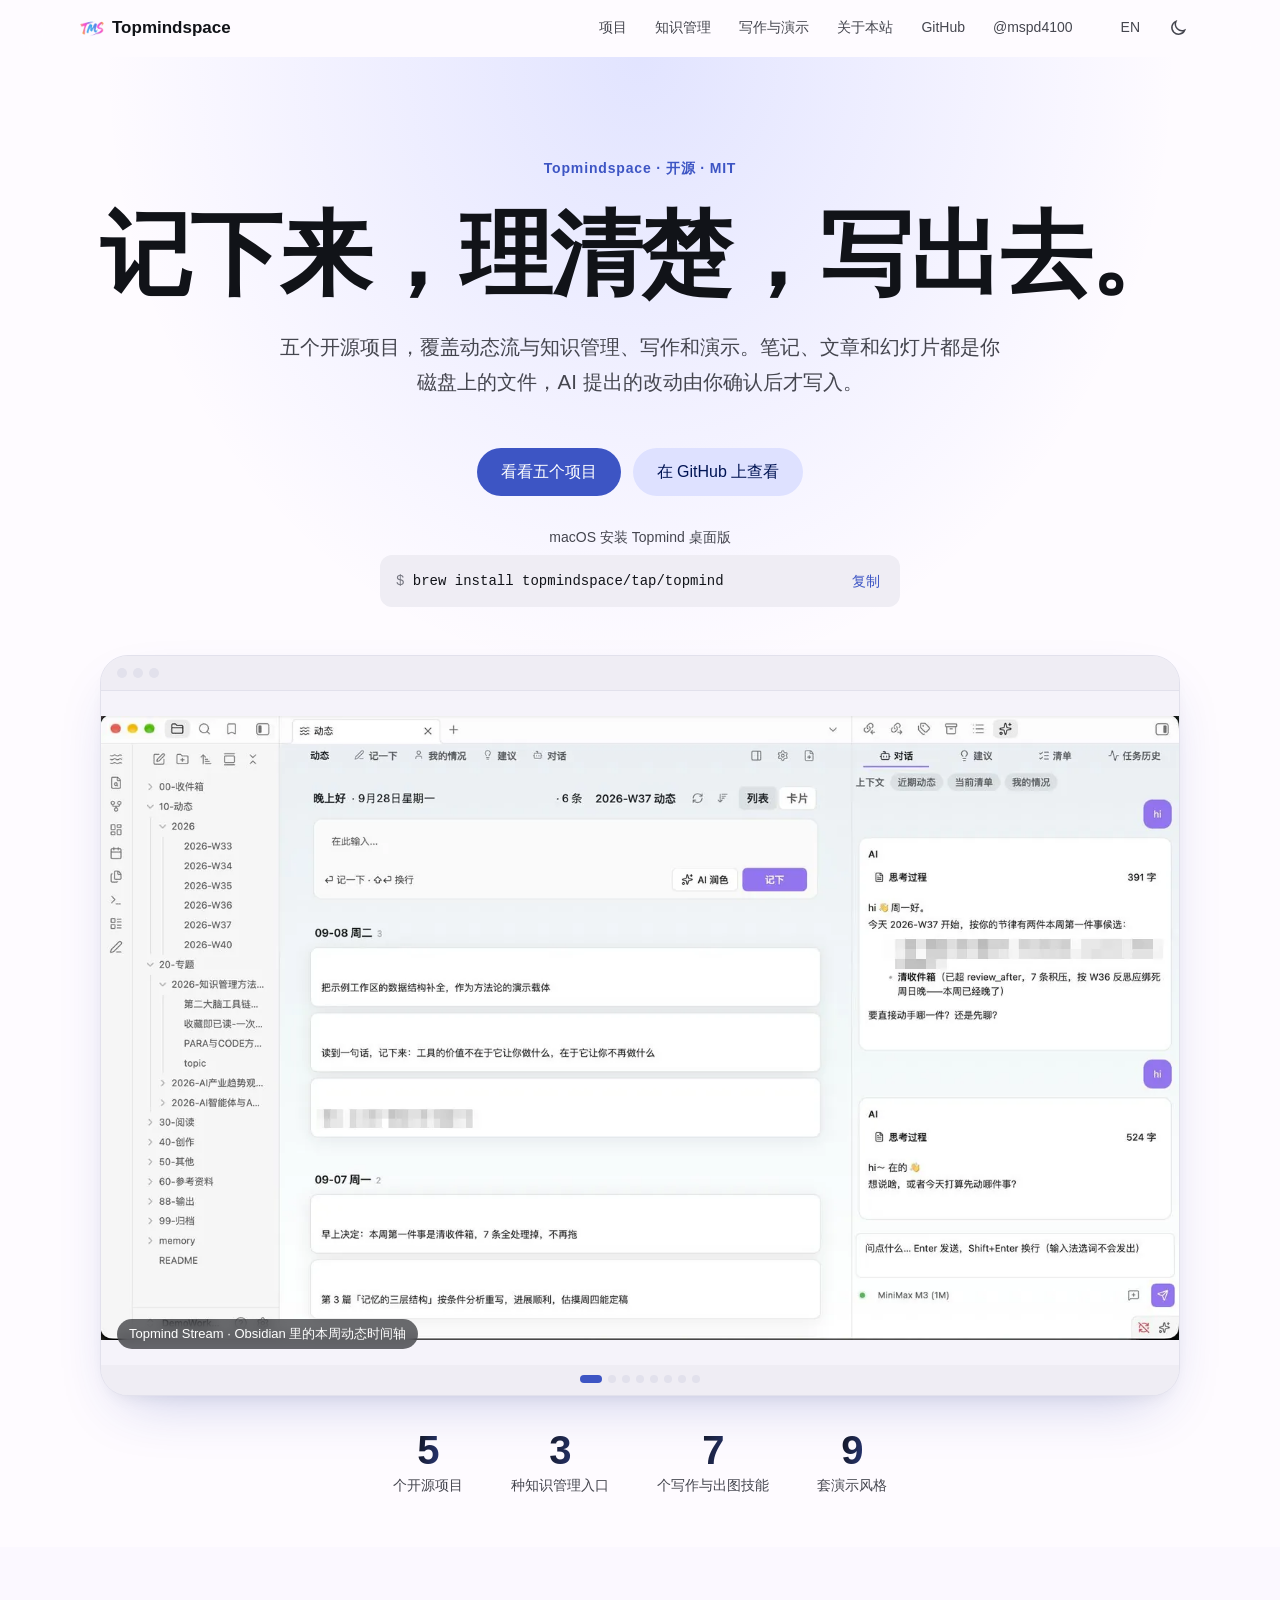
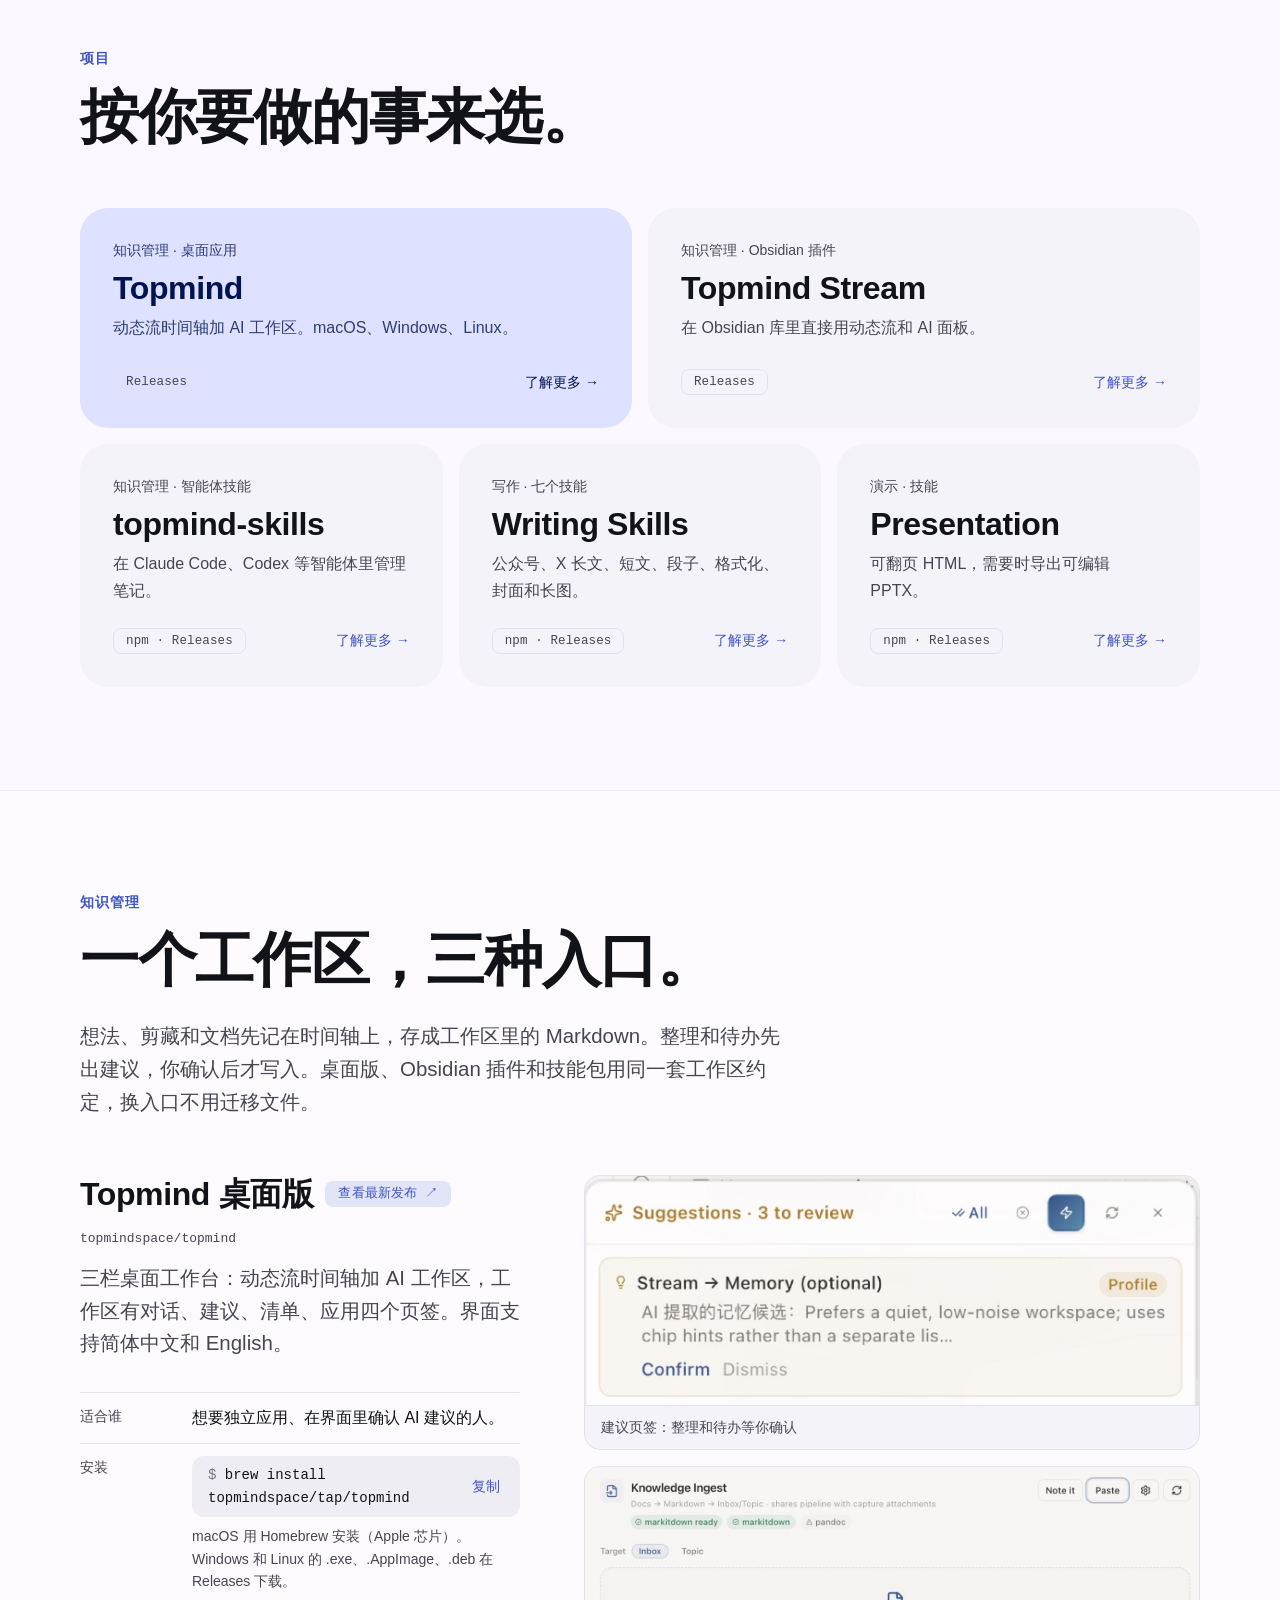
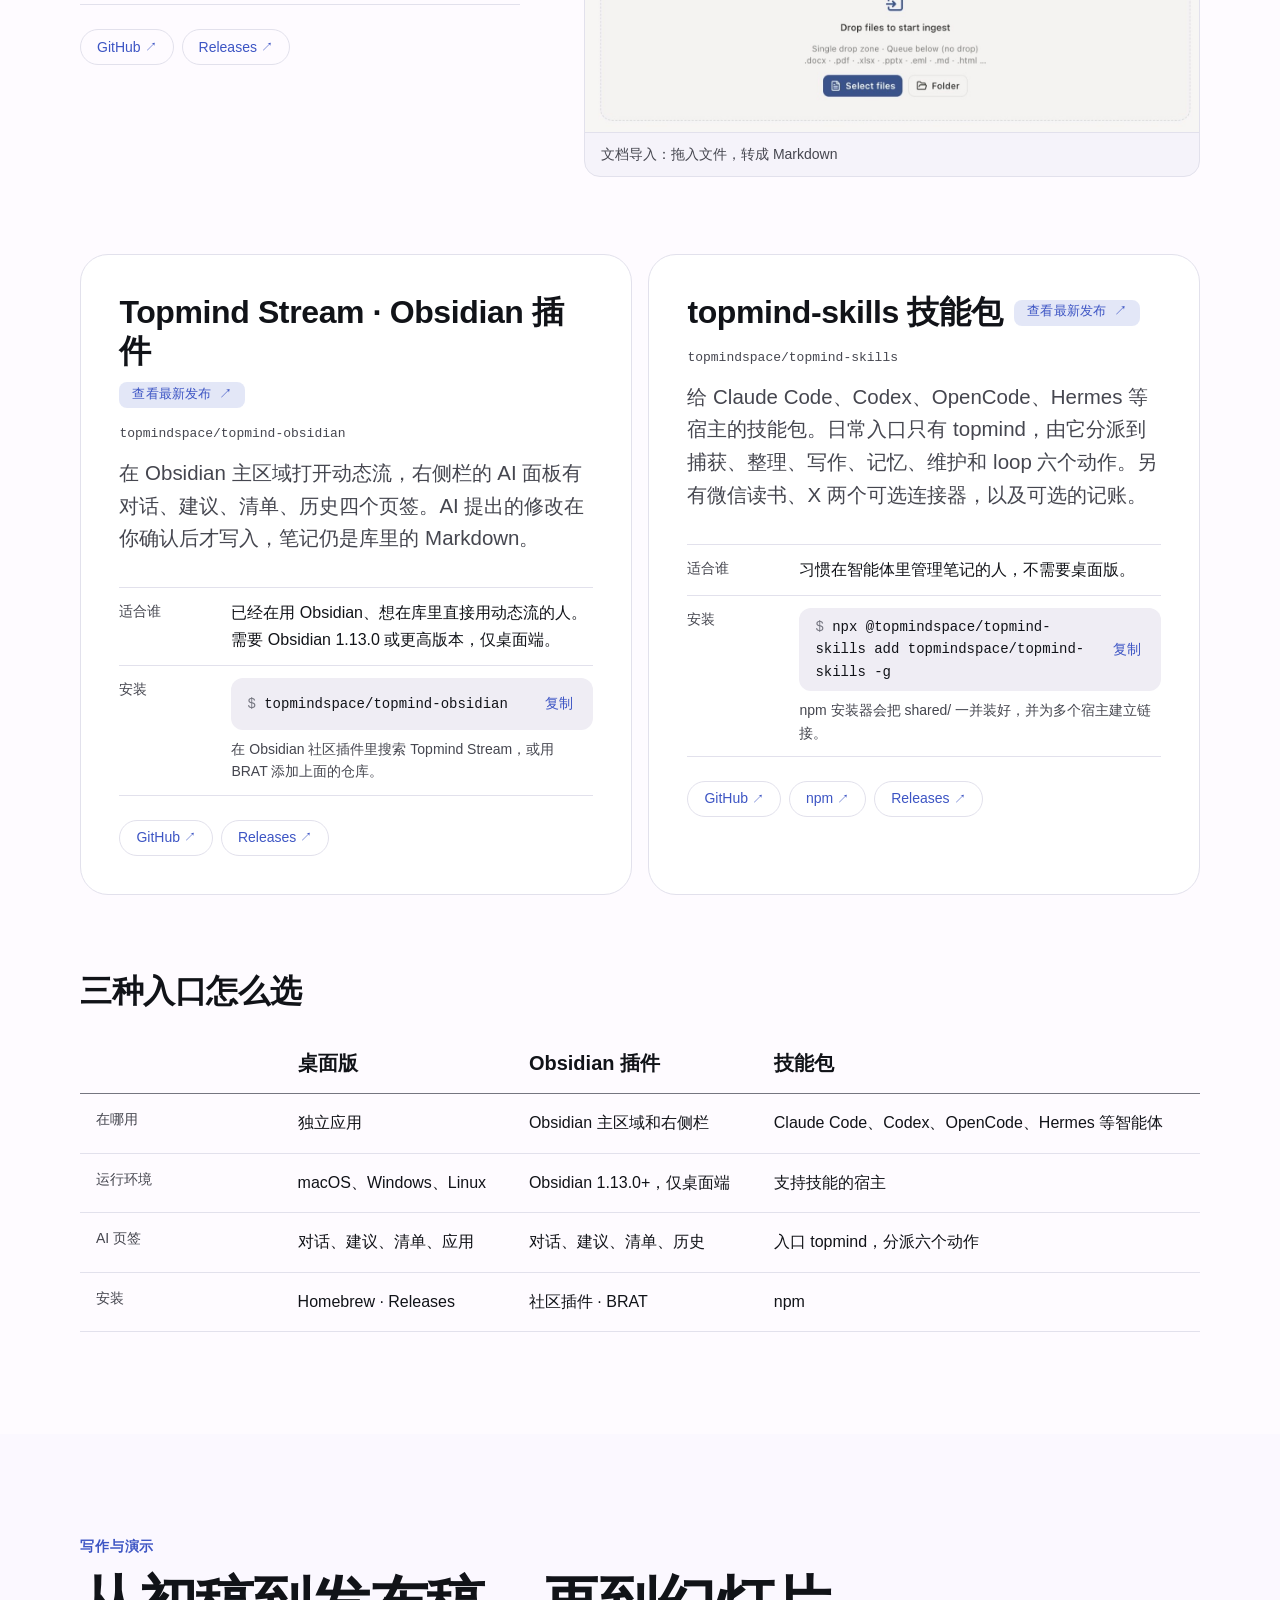
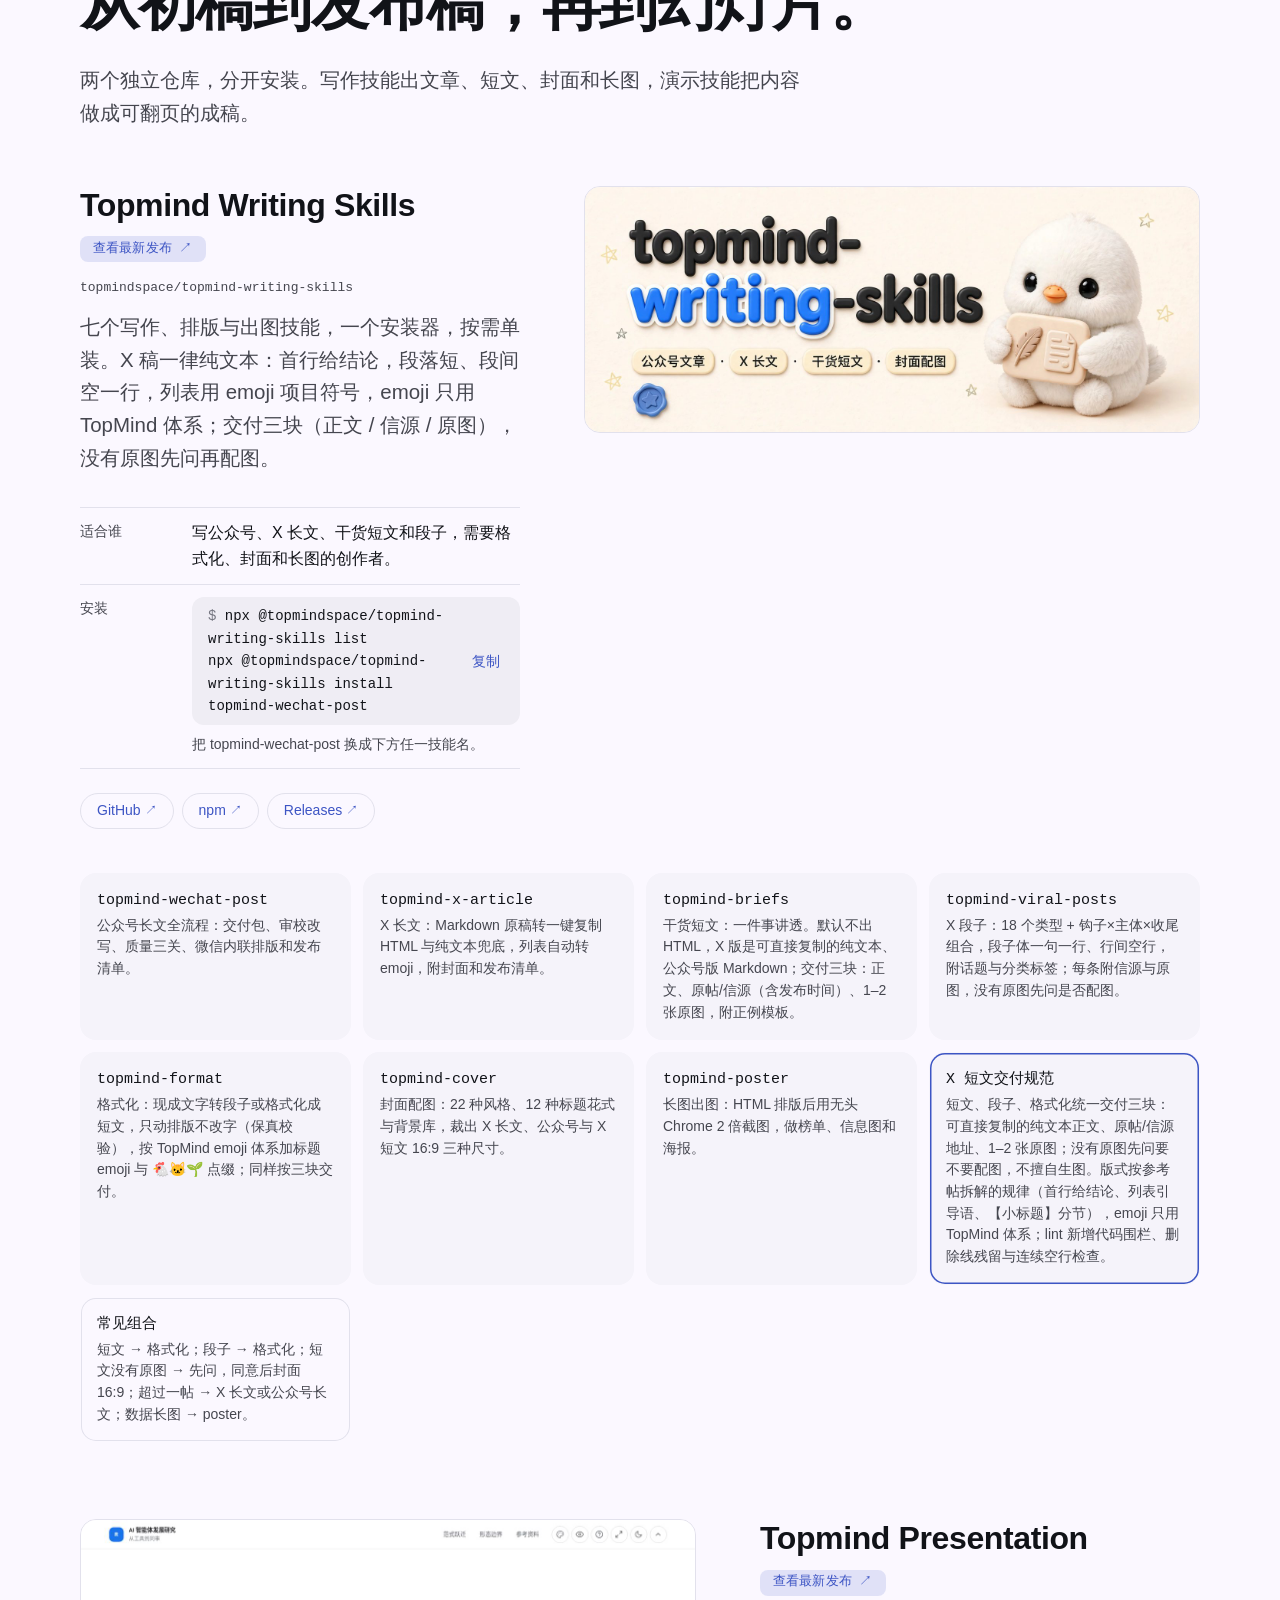
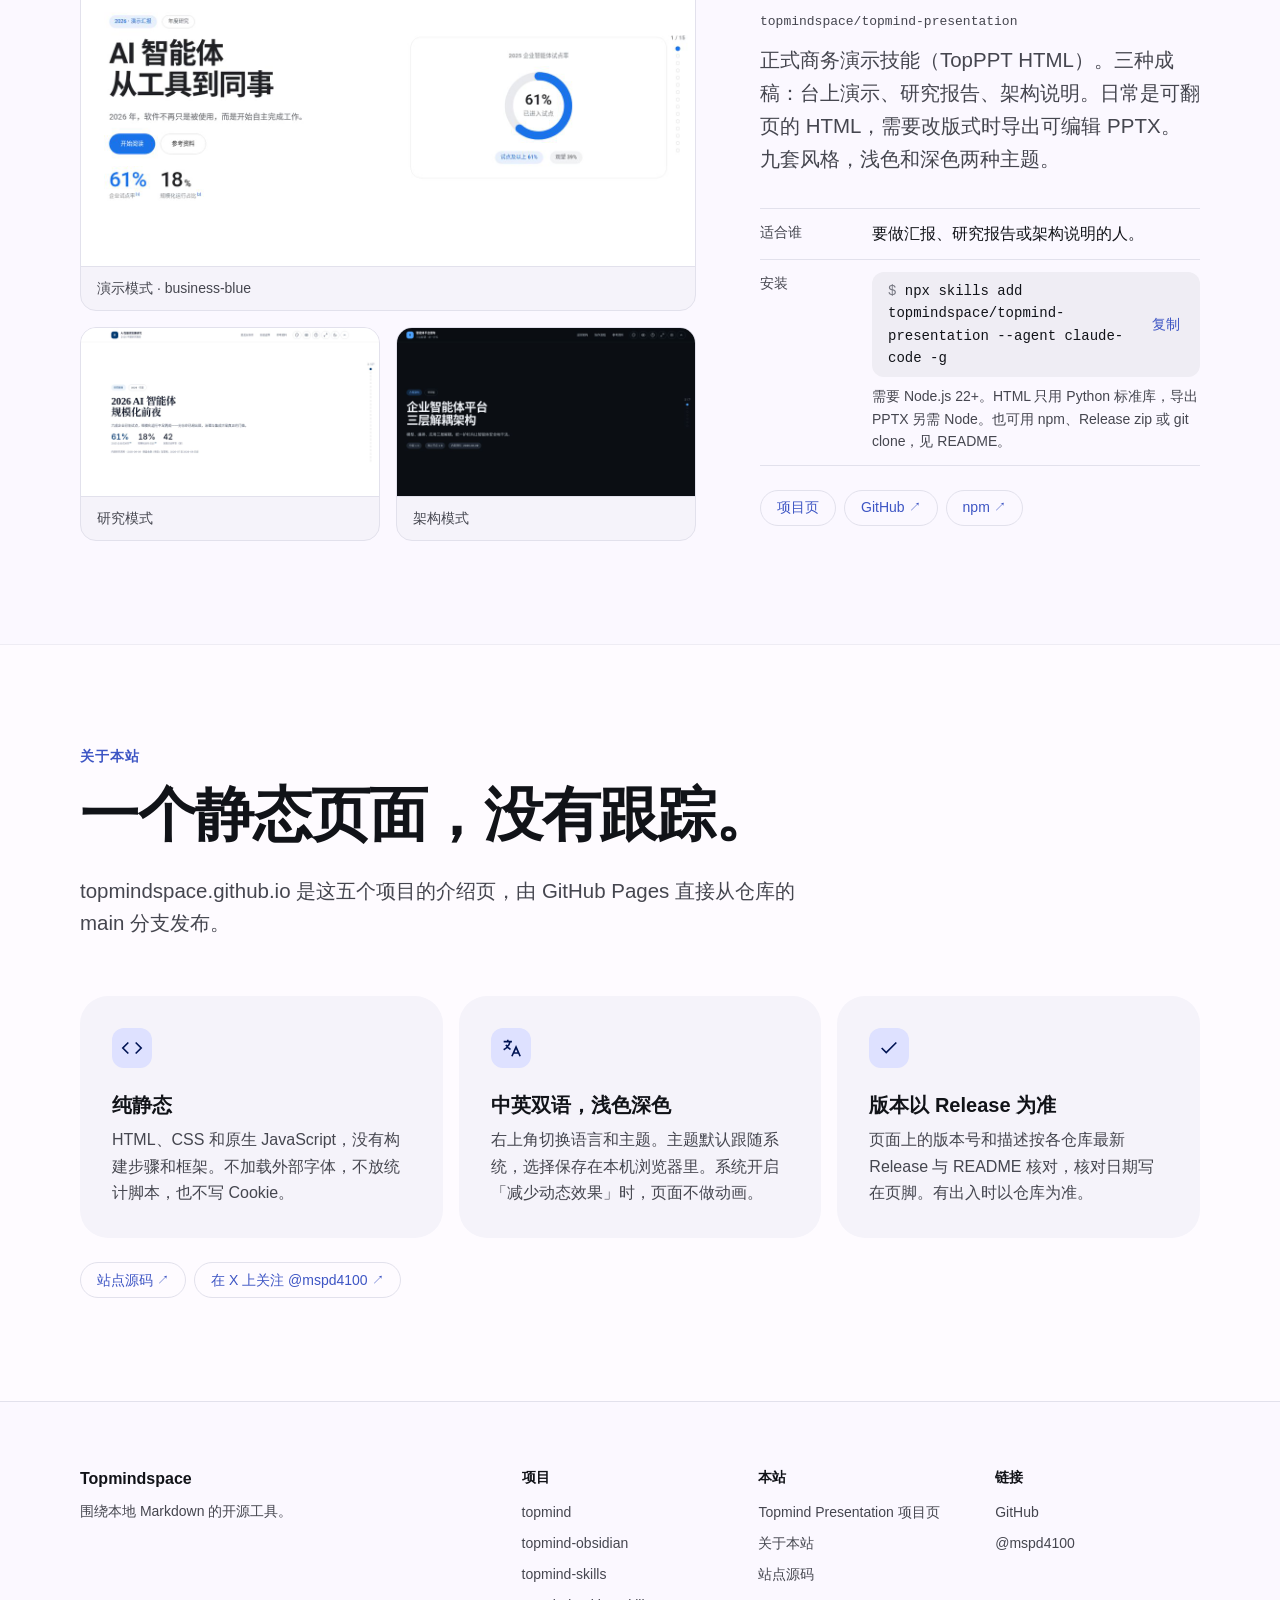
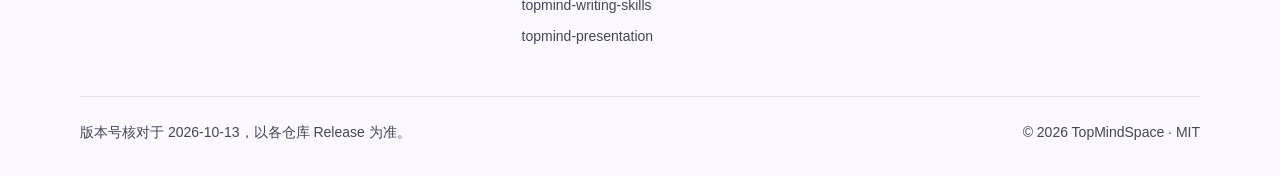
==== index.html @ 994884fd "site: 全站不写产品版本号——版本标签与 softwareVersion 改为指向 Releases/npm 的链接；check_no_versions.py 全站检查（Obsidian 宿主要求" ====
<!DOCTYPE html>
<html lang="zh-CN">
<head>
    <meta charset="UTF-8">
    <meta name="viewport" content="width=device-width, initial-scale=1.0">
    <title data-i18n="meta_title">Topmindspace｜知识管理、写作与演示</title>
    <meta name="description" data-i18n-meta="content:meta_description" content="Topmindspace 的开源项目：Topmind 个人动态流与知识管理（桌面版、Obsidian 插件、技能包），写作技能，以及生成可翻页 HTML 和可编辑 PPTX 的演示技能。">
    <meta name="author" content="TopMindSpace">
    <meta name="robots" content="index, follow">
    <meta name="theme-color" content="#fefbff">
    <link rel="canonical" href="https://topmindspace.github.io/">

    <meta property="og:title" data-i18n-meta="content:og_title" content="Topmindspace｜知识管理、写作与演示">
    <meta property="og:description" data-i18n-meta="content:og_description" content="Topmind 动态流与知识管理（桌面版、Obsidian 插件、技能包），写作与演示技能。文件留在本地 Markdown。">
    <meta property="og:type" content="website">
    <meta property="og:url" content="https://topmindspace.github.io/">
    <meta property="og:image" content="https://topmindspace.github.io/assets/img/obsidian-stream-en.jpg">
    <meta property="og:image:alt" data-i18n-meta="content:obs_img_alt" content="Obsidian 里的 Topmind Stream：本周动态时间轴">
    <meta property="og:site_name" content="Topmindspace">
    <meta property="og:locale" data-i18n-meta="content:og_locale" content="zh_CN">
    <meta property="og:locale:alternate" content="en_US">

    <meta name="twitter:card" content="summary_large_image">
    <meta name="twitter:title" data-i18n-meta="content:og_title" content="Topmindspace｜知识管理、写作与演示">
    <meta name="twitter:description" data-i18n-meta="content:og_description" content="Topmind 动态流与知识管理（桌面版、Obsidian 插件、技能包），写作与演示技能。文件留在本地 Markdown。">
    <meta name="twitter:image" content="https://topmindspace.github.io/assets/img/obsidian-stream-en.jpg">
    <meta name="twitter:site" content="@mspd4100">

    <link rel="icon" type="image/png" href="assets/img/logo-64.png">
    <link rel="apple-touch-icon" href="assets/img/icon-180.png">
    <script>
        (function () {
            var d = document.documentElement, t = null;
            try { t = localStorage.getItem('topmind-theme'); if (localStorage.getItem('topmind-lang') === 'en') d.setAttribute('data-pending-lang', 'en'); } catch (e) {}
            if (t !== 'dark' && t !== 'light') t = window.matchMedia && matchMedia('(prefers-color-scheme: dark)').matches ? 'dark' : 'light';
            d.setAttribute('data-theme', t);
            d.classList.add('js');
            var m = document.querySelector('meta[name="theme-color"]');
            if (m) m.setAttribute('content', t === 'dark' ? '#111319' : '#fefbff');
        })();
    </script>
    <link rel="stylesheet" href="assets/css/home.css">

    <script type="application/ld+json">
    {
        "@context": "https://schema.org",
        "@graph": [
            {
                "@type": "Organization",
                "name": "TopMindSpace",
                "url": "https://topmindspace.github.io/",
                "sameAs": ["https://github.com/topmindspace", "https://x.com/mspd4100"]
            },
            {
                "@type": "WebSite",
                "name": "Topmindspace",
                "url": "https://topmindspace.github.io/",
                "inLanguage": ["zh-CN", "en"],
                "publisher": {"@type": "Organization", "name": "TopMindSpace", "url": "https://github.com/topmindspace"}
            },
            {
                "@type": "SoftwareApplication",
                "name": "Topmind",
                "applicationCategory": "ProductivityApplication",
                "operatingSystem": "macOS, Windows, Linux",
                "downloadUrl": "https://github.com/topmindspace/topmind/releases",
                "url": "https://github.com/topmindspace/topmind",
                "downloadUrl": "https://github.com/topmindspace/topmind/releases"
            },
            {
                "@type": "SoftwareApplication",
                "name": "Topmind Stream for Obsidian",
                "applicationCategory": "ProductivityApplication",
                "operatingSystem": "macOS, Windows, Linux",
                "downloadUrl": "https://github.com/topmindspace/topmind-obsidian/releases",
                "url": "https://github.com/topmindspace/topmind-obsidian"
            },
            {
                "@type": "SoftwareApplication",
                "name": "topmind-skills",
                "applicationCategory": "DeveloperApplication",
                "downloadUrl": "https://www.npmjs.com/package/@topmindspace/topmind-skills",
                "url": "https://github.com/topmindspace/topmind-skills"
            },
            {
                "@type": "SoftwareApplication",
                "name": "Topmind Writing Skills",
                "applicationCategory": "DeveloperApplication",
                "downloadUrl": "https://www.npmjs.com/package/@topmindspace/topmind-writing-skills",
                "url": "https://github.com/topmindspace/topmind-writing-skills"
            },
            {
                "@type": "SoftwareApplication",
                "name": "Topmind Presentation",
                "applicationCategory": "DeveloperApplication",
                "downloadUrl": "https://www.npmjs.com/package/@topmindspace/topmind-presentation",
                "url": "https://github.com/topmindspace/topmind-presentation"
            }
        ]
    }
    </script>
</head>
<body>
    <a href="#main" class="skip-link" data-i18n="skip_link">跳到主要内容</a>

    <header class="topbar" id="nav">
        <div class="topbar__inner">
            <a href="" class="topbar__brand">
                <img src="assets/img/logo-64.png" alt="" class="topbar__logo" width="24" height="24">
                <span>Topmindspace</span>
            </a>
            <nav class="topbar__links" id="navLinks" data-i18n-attr="aria-label:nav_aria_label" aria-label="主导航">
                <a href="#projects" class="topbar__link nav__link" data-i18n="nav_projects">项目</a>
                <a href="#knowledge" class="topbar__link nav__link" data-i18n="nav_knowledge">知识管理</a>
                <a href="#create" class="topbar__link nav__link" data-i18n="nav_create">写作与演示</a>
                <a href="#about" class="topbar__link nav__link" data-i18n="nav_about">关于本站</a>
                <a href="https://github.com/topmindspace" target="_blank" rel="noopener noreferrer" class="topbar__link nav__link">GitHub</a>
                <a href="https://x.com/mspd4100" target="_blank" rel="noopener noreferrer" class="topbar__link nav__link">@mspd4100</a>
            </nav>
            <div class="topbar__actions">
                <button class="icon-btn" id="langToggle" type="button" aria-label="EN，切换到英文">
                    <span id="langCurrent">EN</span>
                </button>
                <button class="icon-btn" id="themeToggle" type="button" data-i18n-attr="aria-label:theme_aria" aria-label="切换浅色或深色">
                    <svg class="when-light" viewBox="0 0 24 24" fill="none" stroke="currentColor" stroke-width="1.8" aria-hidden="true"><path d="M20 14.5A8 8 0 0 1 9.5 4a8 8 0 1 0 10.5 10.5Z"/></svg>
                    <svg class="when-dark" viewBox="0 0 24 24" fill="none" stroke="currentColor" stroke-width="1.8" aria-hidden="true"><circle cx="12" cy="12" r="4"/><path d="M12 2v2M12 20v2M4.9 4.9l1.4 1.4M17.7 17.7l1.4 1.4M2 12h2M20 12h2M4.9 19.1l1.4-1.4M17.7 6.3l1.4-1.4"/></svg>
                </button>
                <button class="icon-btn topbar__burger" id="navBurger" type="button" aria-expanded="false" aria-controls="navLinks" data-i18n-attr="aria-label:nav_menu" aria-label="打开菜单">
                    <svg viewBox="0 0 24 24" fill="none" stroke="currentColor" stroke-width="1.8" aria-hidden="true"><path d="M4 8h16M4 16h16"/></svg>
                </button>
            </div>
        </div>
    </header>

    <main id="main" tabindex="-1">
        <section class="hero" aria-labelledby="hero-title">
            <div class="wrap">
                <p class="eyebrow" data-i18n="hero_eyebrow">Topmindspace · 开源 · MIT</p>
                <h1 id="hero-title" class="display" data-i18n="hero_title">记下来，理清楚，写出去。</h1>
                <p class="lede" data-i18n="hero_lede">五个开源项目，覆盖动态流与知识管理、写作和演示。笔记、文章和幻灯片都是你磁盘上的文件，AI 提出的改动由你确认后才写入。</p>
                <div class="hero__cta">
                    <a class="btn btn--filled" href="#projects" data-i18n="hero_cta_projects">看看五个项目</a>
                    <a class="btn btn--tonal" href="https://github.com/topmindspace" target="_blank" rel="noopener noreferrer" data-i18n="hero_cta_github">在 GitHub 上查看</a>
                </div>
                <div class="hero__install">
                    <p class="label" data-i18n="hero_install_label">macOS 安装 Topmind 桌面版</p>
                    <div class="cmd">
                        <pre><code>brew install topmindspace/tap/topmind</code></pre>
                        <button class="icon-btn copy-btn" type="button" data-copy="brew install topmindspace/tap/topmind" data-i18n="copy_label" data-i18n-attr="aria-label:copy_aria" aria-label="复制安装命令">复制</button>
                    </div>
                </div>
                <figure class="hero__visual reveal">
                    <div class="device carousel" data-carousel aria-roledescription="carousel" data-i18n-attr="aria-label:hero_car_aria" aria-label="项目截图轮播" tabindex="0">
                        <div class="device__bar" aria-hidden="true"><i></i><i></i><i></i></div>
                        <div class="carousel__viewport">
                        <ul class="carousel__track" aria-live="polite">
                            <li class="carousel__slide" role="group" aria-roledescription="slide" aria-label="1 / 8">
                                <img width="1500" height="868" fetchpriority="high" decoding="async" data-i18n-attr="src:hero_s1_src;alt:hero_s1" src="assets/img/hero/01-stream-zh.webp" alt="Topmind Stream · Obsidian 里的本周动态时间轴">
                                <p class="carousel__cap" data-i18n="hero_s1">Topmind Stream · Obsidian 里的本周动态时间轴</p>
                            </li>
                            <li class="carousel__slide" role="group" aria-roledescription="slide" aria-label="2 / 8" aria-hidden="true">
                                <img width="1440" height="900" loading="lazy" decoding="async" data-i18n-attr="alt:hero_s2" src="assets/img/hero/02-topstream.webp" alt="TopStream · AI 精选资源广场">
                                <p class="carousel__cap" data-i18n="hero_s2">TopStream · AI 精选资源广场</p>
                            </li>
                            <li class="carousel__slide" role="group" aria-roledescription="slide" aria-label="3 / 8" aria-hidden="true">
                                <img width="1280" height="720" loading="lazy" decoding="async" data-i18n-attr="alt:hero_s3" src="assets/img/hero/03-presentation.webp" alt="Topmind Presentation · 演示模式">
                                <p class="carousel__cap" data-i18n="hero_s3">Topmind Presentation · 演示模式</p>
                            </li>
                            <li class="carousel__slide" role="group" aria-roledescription="slide" aria-label="4 / 8" aria-hidden="true">
                                <img width="1280" height="720" loading="lazy" decoding="async" data-i18n-attr="alt:hero_s4" src="assets/img/hero/04-report.webp" alt="Topmind Presentation · 研究报告模式">
                                <p class="carousel__cap" data-i18n="hero_s4">Topmind Presentation · 研究报告模式</p>
                            </li>
                            <li class="carousel__slide" role="group" aria-roledescription="slide" aria-label="5 / 8" aria-hidden="true">
                                <img width="1600" height="640" loading="lazy" decoding="async" data-i18n-attr="alt:hero_s5" src="assets/img/hero/05-writing.webp" alt="Topmind Writing Skills · 七个写作与出图技能">
                                <p class="carousel__cap" data-i18n="hero_s5">Topmind Writing Skills · 七个写作与出图技能</p>
                            </li>
                            <li class="carousel__slide" role="group" aria-roledescription="slide" aria-label="6 / 8" aria-hidden="true">
                                <img width="1600" height="640" loading="lazy" decoding="async" data-i18n-attr="alt:hero_s6" src="assets/img/hero/06-cover-white.webp" alt="topmind-cover 样张 · 白色清新风">
                                <p class="carousel__cap" data-i18n="hero_s6">topmind-cover 样张 · 白色清新风</p>
                            </li>
                            <li class="carousel__slide" role="group" aria-roledescription="slide" aria-label="7 / 8" aria-hidden="true">
                                <img width="1600" height="640" loading="lazy" decoding="async" data-i18n-attr="alt:hero_s7" src="assets/img/hero/07-cover-dark.webp" alt="topmind-cover 样张 · 暗色 SaaS 风">
                                <p class="carousel__cap" data-i18n="hero_s7">topmind-cover 样张 · 暗色 SaaS 风</p>
                            </li>
                            <li class="carousel__slide" role="group" aria-roledescription="slide" aria-label="8 / 8" aria-hidden="true">
                                <img width="1440" height="620" loading="lazy" decoding="async" data-i18n-attr="alt:hero_s8" src="assets/img/hero/08-ingest.webp" alt="Topmind 桌面版 · 文档导入转 Markdown">
                                <p class="carousel__cap" data-i18n="hero_s8">Topmind 桌面版 · 文档导入转 Markdown</p>
                            </li>
                        </ul>
                        <button class="carousel__btn carousel__btn--prev" type="button" data-dir="-1" data-i18n-attr="aria-label:hero_car_prev" aria-label="上一张"><svg viewBox="0 0 24 24" aria-hidden="true"><path d="M15 5l-7 7 7 7"/></svg></button>
                        <button class="carousel__btn carousel__btn--next" type="button" data-dir="1" data-i18n-attr="aria-label:hero_car_next" aria-label="下一张"><svg viewBox="0 0 24 24" aria-hidden="true"><path d="M9 5l7 7-7 7"/></svg></button>
                        </div>
                        <div class="carousel__dots" role="tablist"></div>
                    </div>
                </figure>
                <dl class="hero__stats">
                    <div class="stat"><dt class="visually-hidden" data-i18n="stat_projects_l">开源项目</dt><dd><b>5</b><span data-i18n="stat_projects">个开源项目</span></dd></div>
                    <div class="stat"><dt class="visually-hidden" data-i18n="stat_entry_l">入口</dt><dd><b>3</b><span data-i18n="stat_entry">种知识管理入口</span></dd></div>
                    <div class="stat"><dt class="visually-hidden" data-i18n="stat_skills_l">写作技能</dt><dd><b>7</b><span data-i18n="stat_skills">个写作与出图技能</span></dd></div>
                    <div class="stat"><dt class="visually-hidden" data-i18n="stat_styles_l">演示风格</dt><dd><b>9</b><span data-i18n="stat_styles">套演示风格</span></dd></div>
                </dl>
            </div>
        </section>

        <section class="section section--tonal" id="projects" aria-labelledby="projects-title">
            <div class="wrap">
                <div class="section__head reveal">
                    <span class="eyebrow" data-i18n="projects_eyebrow">项目</span>
                    <h2 id="projects-title" class="headline" data-i18n="projects_title">按你要做的事来选。</h2>
                </div>
                <div class="bento">
                    <a class="tile tile--feature tile--a reveal" href="#topmind">
                        <span class="tile__kicker" data-i18n="tile_desk_k">知识管理 · 桌面应用</span>
                        <span class="tile__name">Topmind</span>
                        <span class="tile__desc" data-i18n="tile_desk_d">动态流时间轴加 AI 工作区。macOS、Windows、Linux。</span>
                        <span class="tile__foot"><span class="tag">Releases</span><span class="tile__more" data-i18n="tile_more">了解更多 →</span></span>
                    </a>
                    <a class="tile tile--b reveal" href="#obsidian">
                        <span class="tile__kicker" data-i18n="tile_obs_k">知识管理 · Obsidian 插件</span>
                        <span class="tile__name">Topmind Stream</span>
                        <span class="tile__desc" data-i18n="tile_obs_d">在 Obsidian 库里直接用动态流和 AI 面板。</span>
                        <span class="tile__foot"><span class="tag">Releases</span><span class="tile__more" data-i18n="tile_more">了解更多 →</span></span>
                    </a>
                    <a class="tile tile--c reveal" href="#skills">
                        <span class="tile__kicker" data-i18n="tile_skl_k">知识管理 · 智能体技能</span>
                        <span class="tile__name">topmind-skills</span>
                        <span class="tile__desc" data-i18n="tile_skl_d">在 Claude Code、Codex 等智能体里管理笔记。</span>
                        <span class="tile__foot"><span class="tag">npm · Releases</span><span class="tile__more" data-i18n="tile_more">了解更多 →</span></span>
                    </a>
                    <a class="tile tile--c reveal" href="#writing">
                        <span class="tile__kicker" data-i18n="tile_write_k">写作 · 七个技能</span>
                        <span class="tile__name">Writing Skills</span>
                        <span class="tile__desc" data-i18n="tile_write_d">公众号、X 长文、短文、段子、格式化、封面和长图。</span>
                        <span class="tile__foot"><span class="tag" data-i18n="write_tag">npm · Releases</span><span class="tile__more" data-i18n="tile_more">了解更多 →</span></span>
                    </a>
                    <a class="tile tile--c reveal" href="#presentation">
                        <span class="tile__kicker" data-i18n="tile_pres_k">演示 · 技能</span>
                        <span class="tile__name">Presentation</span>
                        <span class="tile__desc" data-i18n="tile_pres_d">可翻页 HTML，需要时导出可编辑 PPTX。</span>
                        <span class="tile__foot"><span class="tag">npm · Releases</span><span class="tile__more" data-i18n="tile_more">了解更多 →</span></span>
                    </a>
                </div>
            </div>
        </section>

        <section class="section" id="knowledge" aria-labelledby="know-title">
            <div class="wrap">
                <div class="section__head reveal">
                    <span class="eyebrow" data-i18n="know_eyebrow">知识管理</span>
                    <h2 id="know-title" class="headline" data-i18n="know_title">一个工作区，三种入口。</h2>
                    <p class="body" data-i18n="know_lead">想法、剪藏和文档先记在时间轴上，存成工作区里的 Markdown。整理和待办先出建议，你确认后才写入。桌面版、Obsidian 插件和技能包用同一套工作区约定，换入口不用迁移文件。</p>
                </div>

                <article class="product reveal" id="topmind" aria-labelledby="desk-name">
                    <div class="product__text">
                        <div class="product__head">
                            <h3 id="desk-name" class="title-lg" data-i18n="desk_name">Topmind 桌面版</h3>
                            <a class="tag tag--accent" href="https://github.com/topmindspace/topmind/releases/latest" target="_blank" rel="noopener noreferrer" data-i18n="link_latest">查看最新发布 ↗</a>
                        </div>
                        <span class="product__repo">topmindspace/topmind</span>
                        <p class="product__lead" data-i18n="desk_what">三栏桌面工作台：动态流时间轴加 AI 工作区，工作区有对话、建议、清单、应用四个页签。界面支持简体中文和 English。</p>
                        <dl class="facts">
                            <div class="facts__row"><dt data-i18n="lbl_for">适合谁</dt><dd data-i18n="desk_for">想要独立应用、在界面里确认 AI 建议的人。</dd></div>
                            <div class="facts__row"><dt data-i18n="lbl_install">安装</dt><dd>
                                <div class="cmd">
                                    <pre><code>brew install topmindspace/tap/topmind</code></pre>
                                    <button class="icon-btn copy-btn" type="button" data-copy="brew install topmindspace/tap/topmind" data-i18n="copy_label" data-i18n-attr="aria-label:copy_aria" aria-label="复制安装命令">复制</button>
                                </div>
                                <p class="note" data-i18n="desk_note">macOS 用 Homebrew 安装（Apple 芯片）。Windows 和 Linux 的 .exe、.AppImage、.deb 在 Releases 下载。</p>
                            </dd></div>
                        </dl>
                        <p class="links">
                            <a href="https://github.com/topmindspace/topmind" target="_blank" rel="noopener noreferrer" data-i18n="link_github">GitHub</a>
                            <a href="https://github.com/topmindspace/topmind/releases" target="_blank" rel="noopener noreferrer" data-i18n="link_releases">Releases</a>
                        </p>
                    </div>
                    <div class="product__media">
                        <figure class="shot"><img src="assets/img/showcase-ai-agent.jpg" width="1327" height="495" loading="lazy" data-i18n-attr="alt:desk_shot_suggest_alt" alt="Topmind 建议面板：待确认的整理建议"><figcaption data-i18n="desk_shot_suggest">建议页签：整理和待办等你确认</figcaption></figure>
                        <figure class="shot"><img src="assets/img/showcase-ingest.jpg" width="1440" height="620" loading="lazy" data-i18n-attr="alt:desk_shot_ingest_alt" alt="Topmind 知识导入：拖入文件转成 Markdown"><figcaption data-i18n="desk_shot_ingest">文档导入：拖入文件，转成 Markdown</figcaption></figure>
                    </div>
                </article>

                <div class="duo">
                    <article class="card reveal" id="obsidian" aria-labelledby="obs-name">
                        <div class="product__head">
                            <h3 id="obs-name" class="title-lg" data-i18n="obs_name">Topmind Stream · Obsidian 插件</h3>
                            <a class="tag tag--accent" href="https://github.com/topmindspace/topmind-obsidian/releases/latest" target="_blank" rel="noopener noreferrer" data-i18n="link_latest">查看最新发布 ↗</a>
                        </div>
                        <span class="product__repo">topmindspace/topmind-obsidian</span>
                        <p class="product__lead" data-i18n="obs_what">在 Obsidian 主区域打开动态流，右侧栏的 AI 面板有对话、建议、清单、历史四个页签。AI 提出的修改在你确认后才写入，笔记仍是库里的 Markdown。</p>
                        <dl class="facts">
                            <div class="facts__row"><dt data-i18n="lbl_for">适合谁</dt><dd data-i18n="obs_for">已经在用 Obsidian、想在库里直接用动态流的人。需要 Obsidian 1.13.0 或更高版本，仅桌面端。</dd></div>
                            <div class="facts__row"><dt data-i18n="lbl_install">安装</dt><dd>
                                <div class="cmd">
                                    <pre><code>topmindspace/topmind-obsidian</code></pre>
                                    <button class="icon-btn copy-btn" type="button" data-copy="topmindspace/topmind-obsidian" data-i18n="copy_label" data-i18n-attr="aria-label:copy_aria" aria-label="复制安装命令">复制</button>
                                </div>
                                <p class="note" data-i18n="obs_note">在 Obsidian 社区插件里搜索 Topmind Stream，或用 BRAT 添加上面的仓库。</p>
                            </dd></div>
                        </dl>
                        <p class="links">
                            <a href="https://github.com/topmindspace/topmind-obsidian" target="_blank" rel="noopener noreferrer" data-i18n="link_github">GitHub</a>
                            <a href="https://github.com/topmindspace/topmind-obsidian/releases" target="_blank" rel="noopener noreferrer" data-i18n="link_releases">Releases</a>
                        </p>
                    </article>

                    <article class="card reveal" id="skills" aria-labelledby="skl-name">
                        <div class="product__head">
                            <h3 id="skl-name" class="title-lg" data-i18n="skl_name">topmind-skills 技能包</h3>
                            <a class="tag tag--accent" href="https://github.com/topmindspace/topmind-skills/releases/latest" target="_blank" rel="noopener noreferrer" data-i18n="link_latest">查看最新发布 ↗</a>
                        </div>
                        <span class="product__repo">topmindspace/topmind-skills</span>
                        <p class="product__lead" data-i18n="skl_what">给 Claude Code、Codex、OpenCode、Hermes 等宿主的技能包。日常入口只有 topmind，由它分派到捕获、整理、写作、记忆、维护和 loop 六个动作。另有微信读书、X 两个可选连接器，以及可选的记账。</p>
                        <dl class="facts">
                            <div class="facts__row"><dt data-i18n="lbl_for">适合谁</dt><dd data-i18n="skl_for">习惯在智能体里管理笔记的人，不需要桌面版。</dd></div>
                            <div class="facts__row"><dt data-i18n="lbl_install">安装</dt><dd>
                                <div class="cmd">
                                    <pre><code>npx @topmindspace/topmind-skills add topmindspace/topmind-skills -g</code></pre>
                                    <button class="icon-btn copy-btn" type="button" data-copy="npx @topmindspace/topmind-skills add topmindspace/topmind-skills -g" data-i18n="copy_label" data-i18n-attr="aria-label:copy_aria" aria-label="复制安装命令">复制</button>
                                </div>
                                <p class="note" data-i18n="skl_note">npm 安装器会把 shared/ 一并装好，并为多个宿主建立链接。</p>
                            </dd></div>
                        </dl>
                        <p class="links">
                            <a href="https://github.com/topmindspace/topmind-skills" target="_blank" rel="noopener noreferrer" data-i18n="link_github">GitHub</a>
                            <a href="https://www.npmjs.com/package/@topmindspace/topmind-skills" target="_blank" rel="noopener noreferrer" data-i18n="link_npm">npm</a>
                            <a href="https://github.com/topmindspace/topmind-skills/releases" target="_blank" rel="noopener noreferrer" data-i18n="link_releases">Releases</a>
                        </p>
                    </article>
                </div>

                <div class="compare reveal" role="region" tabindex="0" data-i18n-attr="aria-label:cmp_title" aria-label="三种入口怎么选">
                    <h3 class="title-lg" data-i18n="cmp_title">三种入口怎么选</h3>
                    <table>
                        <thead>
                            <tr><th scope="col"><span class="visually-hidden" data-i18n="cmp_item">对比项</span></th><th scope="col" data-i18n="cmp_c1">桌面版</th><th scope="col" data-i18n="cmp_c2">Obsidian 插件</th><th scope="col" data-i18n="cmp_c3">技能包</th></tr>
                        </thead>
                        <tbody>
                            <tr><th scope="row" data-i18n="cmp_r1">在哪用</th><td data-i18n="cmp_r1c1">独立应用</td><td data-i18n="cmp_r1c2">Obsidian 主区域和右侧栏</td><td data-i18n="cmp_r1c3">Claude Code、Codex、OpenCode、Hermes 等智能体</td></tr>
                            <tr><th scope="row" data-i18n="cmp_r2">运行环境</th><td data-i18n="cmp_r2c1">macOS、Windows、Linux</td><td data-i18n="cmp_r2c2">Obsidian 1.13.0+，仅桌面端</td><td data-i18n="cmp_r2c3">支持技能的宿主</td></tr>
                            <tr><th scope="row" data-i18n="cmp_r3">AI 页签</th><td data-i18n="cmp_r3c1">对话、建议、清单、应用</td><td data-i18n="cmp_r3c2">对话、建议、清单、历史</td><td data-i18n="cmp_r3c3">入口 topmind，分派六个动作</td></tr>
                            <tr><th scope="row" data-i18n="cmp_r4">安装</th><td>Homebrew · Releases</td><td data-i18n="cmp_r4c2">社区插件 · BRAT</td><td>npm</td></tr>
                        </tbody>
                    </table>
                </div>
            </div>
        </section>

        <section class="section section--tonal" id="create" aria-labelledby="create-title">
            <div class="wrap">
                <div class="section__head reveal">
                    <span class="eyebrow" data-i18n="create_eyebrow">写作与演示</span>
                    <h2 id="create-title" class="headline" data-i18n="create_title">从初稿到发布稿，再到幻灯片。</h2>
                    <p class="body" data-i18n="create_lead">两个独立仓库，分开安装。写作技能出文章、短文、封面和长图，演示技能把内容做成可翻页的成稿。</p>
                </div>

                <article class="product reveal" id="writing" aria-labelledby="write-name">
                    <div class="product__text">
                        <div class="product__head">
                            <h3 id="write-name" class="title-lg" data-i18n="write_name">Topmind Writing Skills</h3>
                            <a class="tag tag--accent" href="https://github.com/topmindspace/topmind-writing-skills/releases/latest" target="_blank" rel="noopener noreferrer" data-i18n="link_latest">查看最新发布 ↗</a>
                        </div>
                        <span class="product__repo">topmindspace/topmind-writing-skills</span>
                        <p class="product__lead" data-i18n="write_what">七个写作、排版与出图技能，一个安装器，按需单装。X 稿一律纯文本：段子行间空行，短文分段 + 克制 emoji，带来源链接，原图优先。</p>
                        <dl class="facts">
                            <div class="facts__row"><dt data-i18n="lbl_for">适合谁</dt><dd data-i18n="write_for">写公众号、X 长文、干货短文和段子，需要格式化、封面和长图的创作者。</dd></div>
                            <div class="facts__row"><dt data-i18n="lbl_install">安装</dt><dd>
                                <div class="cmd">
                                    <pre><code>npx @topmindspace/topmind-writing-skills list
npx @topmindspace/topmind-writing-skills install topmind-wechat-post</code></pre>
                                    <button class="icon-btn copy-btn" type="button" data-copy="npx @topmindspace/topmind-writing-skills list&#10;npx @topmindspace/topmind-writing-skills install topmind-wechat-post" data-i18n="copy_label" data-i18n-attr="aria-label:copy_aria" aria-label="复制安装命令">复制</button>
                                </div>
                                <p class="note" data-i18n="write_note">把 topmind-wechat-post 换成下方任一技能名。</p>
                            </dd></div>
                        </dl>
                        <p class="links">
                            <a href="https://github.com/topmindspace/topmind-writing-skills" target="_blank" rel="noopener noreferrer" data-i18n="link_github">GitHub</a>
                            <a href="https://www.npmjs.com/package/@topmindspace/topmind-writing-skills" target="_blank" rel="noopener noreferrer" data-i18n="link_npm">npm</a>
                            <a href="https://github.com/topmindspace/topmind-writing-skills/releases" target="_blank" rel="noopener noreferrer" data-i18n="link_releases">Releases</a>
                        </p>
                    </div>
                    <div class="product__media">
                        <figure class="shot"><img src="assets/img/writing-cover.jpg" width="1600" height="640" loading="lazy" data-i18n-attr="alt:write_img_alt" alt="Topmind Writing Skills 封面：公众号文章、X 长文、干货短文、封面配图"></figure>
                    </div>
                </article>

                <ul class="skills" data-i18n-attr="aria-label:skills_aria" aria-label="七个写作技能">
                    <li class="skill reveal"><p class="skill__name">topmind-wechat-post</p><p class="skill__desc" data-i18n="ws_wechat">公众号长文全流程：交付包、审校改写、质量三关、微信内联排版和发布清单。</p></li>
                    <li class="skill reveal"><p class="skill__name">topmind-x-article</p><p class="skill__desc" data-i18n="ws_x">X 长文：Markdown 原稿转一键复制 HTML 与纯文本兜底，列表自动转 emoji，附封面和发布清单。</p></li>
                    <li class="skill reveal"><p class="skill__name">topmind-briefs</p><p class="skill__desc" data-i18n="ws_briefs">干货短文：一件事讲透。默认不出 HTML，X 版一段纯文本、公众号版 Markdown；原图优先，交付附来源、发布时间与链接。</p></li>
                    <li class="skill reveal"><p class="skill__name">topmind-viral-posts</p><p class="skill__desc" data-i18n="ws_viral">X 段子：18 个类型 + 钩子×主体×收尾组合，段子体一句一行、行间空行，附话题与分类标签。</p></li>
                    <li class="skill reveal"><p class="skill__name">topmind-format</p><p class="skill__desc" data-i18n="ws_format">新 · 格式化：现成文字转段子或格式化成短文，只动排版不改字，按 emoji 体系加标题 emoji 与 🐔🐱🌱 点缀。</p></li>
                    <li class="skill reveal"><p class="skill__name">topmind-cover</p><p class="skill__desc" data-i18n="ws_cover">封面配图：22 种风格、12 种标题花式与背景库，裁出 X 长文、公众号与 X 短文 16:9 三种尺寸。</p></li>
                    <li class="skill reveal"><p class="skill__name">topmind-poster</p><p class="skill__desc" data-i18n="ws_poster">长图出图：HTML 排版后用无头 Chrome 2 倍截图，做榜单、信息图和海报。</p></li>
                    <li class="skill skill--new reveal"><p class="skill__name" data-i18n="ws_xrules_t">X 短文交付规范</p><p class="skill__desc" data-i18n="ws_xrules">短文、段子、格式化统一交付三块：可直接复制的纯文本正文、原帖/信源地址、1–2 张原图；没有原图先问要不要配图，不擅自生图。版式按参考帖拆解的规律（首行给结论、列表引导语、【小标题】分节），emoji 只用 TopMind 体系；lint 新增代码围栏、删除线残留与连续空行检查。</p></li>
                    <li class="skill skill--combo reveal"><p class="skill__name" data-i18n="ws_combo_t">常见组合</p><p class="skill__desc" data-i18n="ws_combo">短文 → 格式化；段子 → 格式化；短文没有原图 → 封面 16:9；超过一帖 → X 长文或公众号长文；数据长图 → poster。</p></li>
                </ul>

                <article class="product product--flip reveal" id="presentation" aria-labelledby="pres-name">
                    <div class="product__text">
                        <div class="product__head">
                            <h3 id="pres-name" class="title-lg" data-i18n="pres_name">Topmind Presentation</h3>
                            <a class="tag tag--accent" href="https://github.com/topmindspace/topmind-presentation/releases/latest" target="_blank" rel="noopener noreferrer" data-i18n="link_latest">查看最新发布 ↗</a>
                        </div>
                        <span class="product__repo">topmindspace/topmind-presentation</span>
                        <p class="product__lead" data-i18n="pres_what">正式商务演示技能（TopPPT HTML）。三种成稿：台上演示、研究报告、架构说明。日常是可翻页的 HTML，需要改版式时导出可编辑 PPTX。九套风格，浅色和深色两种主题。</p>
                        <dl class="facts">
                            <div class="facts__row"><dt data-i18n="lbl_for">适合谁</dt><dd data-i18n="pres_for">要做汇报、研究报告或架构说明的人。</dd></div>
                            <div class="facts__row"><dt data-i18n="lbl_install">安装</dt><dd>
                                <div class="cmd">
                                    <pre><code>npx skills add topmindspace/topmind-presentation --agent claude-code -g</code></pre>
                                    <button class="icon-btn copy-btn" type="button" data-copy="npx skills add topmindspace/topmind-presentation --agent claude-code -g" data-i18n="copy_label" data-i18n-attr="aria-label:copy_aria" aria-label="复制安装命令">复制</button>
                                </div>
                                <p class="note" data-i18n="pres_note">需要 Node.js 22+。HTML 只用 Python 标准库，导出 PPTX 另需 Node。也可用 npm、Release zip 或 git clone，见 README。</p>
                            </dd></div>
                        </dl>
                        <p class="links">
                            <a href="presentation/" data-i18n="pres_page">项目页</a>
                            <a href="https://github.com/topmindspace/topmind-presentation" target="_blank" rel="noopener noreferrer" data-i18n="link_github">GitHub</a>
                            <a href="https://www.npmjs.com/package/@topmindspace/topmind-presentation" target="_blank" rel="noopener noreferrer" data-i18n="link_npm">npm</a>
                        </p>
                    </div>
                    <div class="product__media">
                        <figure class="shot"><img src="assets/img/presentation/sample-presentation.jpg" width="1280" height="720" loading="lazy" data-i18n-attr="alt:pres_sample_a_alt" alt="演示模式样张：business-blue 风格的封面页"><figcaption data-i18n="pres_sample_a">演示模式 · business-blue</figcaption></figure>
                        <div class="samples samples--two">
                            <figure class="shot"><img src="assets/img/presentation/sample-report.jpg" width="1280" height="720" loading="lazy" data-i18n-attr="alt:pres_sample_b_alt" alt="研究模式样张：mckinsey 风格的封面页"><figcaption data-i18n="pres_sample_b">研究模式</figcaption></figure>
                            <figure class="shot"><img src="assets/img/presentation/sample-architecture.jpg" width="1280" height="720" loading="lazy" data-i18n-attr="alt:pres_sample_c_alt" alt="架构模式样张：graphite-dark 风格的封面页"><figcaption data-i18n="pres_sample_c">架构模式</figcaption></figure>
                        </div>
                    </div>
                </article>
            </div>
        </section>

        <section class="section" id="about" aria-labelledby="about-title">
            <div class="wrap">
                <div class="section__head reveal">
                    <span class="eyebrow" data-i18n="about_eyebrow">关于本站</span>
                    <h2 id="about-title" class="headline" data-i18n="about_title">一个静态页面，没有跟踪。</h2>
                    <p class="body" data-i18n="about_lead">topmindspace.github.io 是这五个项目的介绍页，由 GitHub Pages 直接从仓库的 main 分支发布。</p>
                </div>
                <ul class="points">
                    <li class="point reveal">
                        <div class="point__icon" aria-hidden="true"><svg viewBox="0 0 24 24" fill="none" stroke="currentColor" stroke-width="1.8"><path d="M8 6 2 12l6 6M16 6l6 6-6 6"/></svg></div>
                        <h3 data-i18n="about_p1_t">纯静态</h3>
                        <p data-i18n="about_p1_d">HTML、CSS 和原生 JavaScript，没有构建步骤和框架。不加载外部字体，不放统计脚本，也不写 Cookie。</p>
                    </li>
                    <li class="point reveal">
                        <div class="point__icon" aria-hidden="true"><svg viewBox="0 0 24 24" fill="none" stroke="currentColor" stroke-width="1.8"><path d="M4 5h9M8.5 3v2M11 5c-1 4-3.5 7-7 9M6.5 8.5c1.2 2.2 3 4 5 5M13 21l4.5-10L22 21M14.5 17.5h6"/></svg></div>
                        <h3 data-i18n="about_p2_t">中英双语，浅色深色</h3>
                        <p data-i18n="about_p2_d">右上角切换语言和主题。主题默认跟随系统，选择保存在本机浏览器里。系统开启「减少动态效果」时，页面不做动画。</p>
                    </li>
                    <li class="point reveal">
                        <div class="point__icon" aria-hidden="true"><svg viewBox="0 0 24 24" fill="none" stroke="currentColor" stroke-width="1.8"><path d="M20 6 9 17l-5-5"/></svg></div>
                        <h3 data-i18n="about_p3_t">版本以 Release 为准</h3>
                        <p data-i18n="about_p3_d">页面上的版本号和描述按各仓库最新 Release 与 README 核对，核对日期写在页脚。有出入时以仓库为准。</p>
                    </li>
                </ul>
                <p class="links reveal">
                    <a href="https://github.com/topmindspace/topmindspace.github.io" target="_blank" rel="noopener noreferrer" data-i18n="footer_source">站点源码</a>
                    <a href="https://x.com/mspd4100" target="_blank" rel="noopener noreferrer" data-i18n="about_x">在 X 上关注 @mspd4100</a>
                </p>
            </div>
        </section>
    </main>

    <footer class="footer">
        <div class="wrap">
            <div class="footer__inner">
                <div class="footer__brand">
                    <p class="footer__name">Topmindspace</p>
                    <p class="footer__tag" data-i18n="footer_tagline">围绕本地 Markdown 的开源工具。</p>
                </div>
                <nav class="footer__col" data-i18n-attr="aria-label:footer_projects" aria-label="项目">
                    <p class="footer__head" data-i18n="footer_projects">项目</p>
                    <a href="https://github.com/topmindspace/topmind" target="_blank" rel="noopener noreferrer">topmind</a>
                    <a href="https://github.com/topmindspace/topmind-obsidian" target="_blank" rel="noopener noreferrer">topmind-obsidian</a>
                    <a href="https://github.com/topmindspace/topmind-skills" target="_blank" rel="noopener noreferrer">topmind-skills</a>
                    <a href="https://github.com/topmindspace/topmind-writing-skills" target="_blank" rel="noopener noreferrer">topmind-writing-skills</a>
                    <a href="https://github.com/topmindspace/topmind-presentation" target="_blank" rel="noopener noreferrer">topmind-presentation</a>
                </nav>
                <nav class="footer__col" data-i18n-attr="aria-label:footer_site" aria-label="本站">
                    <p class="footer__head" data-i18n="footer_site">本站</p>
                    <a href="presentation/" data-i18n="pres_page_footer">Topmind Presentation 项目页</a>
                    <a href="#about" data-i18n="nav_about">关于本站</a>
                    <a href="https://github.com/topmindspace/topmindspace.github.io" target="_blank" rel="noopener noreferrer" data-i18n="footer_source">站点源码</a>
                </nav>
                <nav class="footer__col" data-i18n-attr="aria-label:footer_links" aria-label="链接">
                    <p class="footer__head" data-i18n="footer_links">链接</p>
                    <a href="https://github.com/topmindspace" target="_blank" rel="noopener noreferrer">GitHub</a>
                    <a href="https://x.com/mspd4100" target="_blank" rel="noopener noreferrer">@mspd4100</a>
                </nav>
            </div>
            <div class="footer__bar">
                <p class="footer__copy" data-i18n="footer_verified">版本号核对于 2026-10-13，以各仓库 Release 为准。</p>
                <p class="footer__copy" data-i18n="footer_copy">© {{year}} TopMindSpace · MIT</p>
            </div>
        </div>
    </footer>

    <div class="toast" id="toast" role="status" aria-live="polite" data-i18n="toast_copied">已复制</div>

    <script src="assets/js/i18n.js"></script>
    <script src="assets/js/main.js"></script>
    <script src="assets/js/carousel.js"></script>
</body>
</html>
---- assets/css/home.css ----
/* ==========================================================================
   Topmindspace design system  ·  2026-10
   - Layout & type rhythm: large display type, generous whitespace, product
     narrative (Apple-like restraint).
   - Information hierarchy: one accent, monochrome text, dense facts in mono
     (technical clarity).
   - Color, shape, state & a11y: Material Design 3 tonal palette, surface
     containers, shape scale, state layers, 3:1+ / 4.5:1+ contrast.
   No web fonts (system stacks only), no build step, no third-party requests.
   ========================================================================== */

/* ---------- 1. Reference tokens (tonal palette, seed #4d6bfe) ---------- */
:root {
    --ref-primary-10: #001454;
    --ref-primary-20: #0a2584;
    --ref-primary-30: #243ba6;
    --ref-primary-40: #3d55c4;
    --ref-primary-80: #b9c3ff;
    --ref-primary-90: #dee1ff;
    --ref-primary-95: #f0efff;
    --ref-neutral-4: #0c0e14;
    --ref-neutral-6: #111319;
    --ref-neutral-10: #1a1b21;
    --ref-neutral-12: #1e1f26;
    --ref-neutral-17: #282a30;
    --ref-neutral-22: #33343b;
    --ref-neutral-90: #e3e1e9;
    --ref-neutral-94: #efedf4;
    --ref-neutral-96: #f5f3fa;
    --ref-neutral-98: #fbf8ff;
    --ref-neutral-99: #fefbff;
    --ref-nv-30: #45464f;
    --ref-nv-50: #757680;
    --ref-nv-60: #8f909a;
    --ref-nv-80: #c5c6d0;
    --ref-nv-90: #e2e1ec;
    --ref-tertiary-40: #00696d;
    --ref-tertiary-80: #4fd8de;

    /* Type */
    --font-sans: -apple-system, BlinkMacSystemFont, "SF Pro Text", "SF Pro Display", "Segoe UI",
        "PingFang SC", "Hiragino Sans GB", "Microsoft YaHei", "Noto Sans CJK SC", "Noto Sans SC",
        Roboto, "Helvetica Neue", Arial, sans-serif;
    --font-mono: ui-monospace, "SF Mono", "JetBrains Mono", Menlo, Consolas, "Liberation Mono", monospace;

    --type-display: 600 clamp(44px, 7.2vw, 96px) / 1.04 var(--font-sans);
    --type-headline: 600 clamp(32px, 4.6vw, 60px) / 1.08 var(--font-sans);
    --type-title-lg: 600 clamp(24px, 2.6vw, 32px) / 1.2 var(--font-sans);
    --type-title: 600 20px / 1.35 var(--font-sans);
    --type-body-lg: 400 clamp(18px, 1.6vw, 21px) / 1.6 var(--font-sans);
    --type-body: 400 16px / 1.65 var(--font-sans);
    --type-label: 500 14px / 1.4 var(--font-sans);
    --type-mono: 400 14px / 1.6 var(--font-mono);
    --tracking-tight: -0.022em;

    /* Spacing (4px grid) */
    --sp-1: 4px; --sp-2: 8px; --sp-3: 12px; --sp-4: 16px; --sp-5: 24px;
    --sp-6: 32px; --sp-7: 48px; --sp-8: 64px; --sp-9: 96px; --sp-10: 144px;
    --section-y: clamp(64px, 8vw, 120px);
    --gutter: clamp(20px, 4vw, 40px);
    --max: 1200px;
    --max-text: 720px;

    /* Shape (MD3 scale) */
    --shape-xs: 4px; --shape-sm: 8px; --shape-md: 12px; --shape-lg: 16px;
    --shape-xl: 28px; --shape-full: 999px;

    /* Motion (MD3 easing) */
    --ease-emph: cubic-bezier(0.2, 0, 0, 1);
    --ease-std: cubic-bezier(0.2, 0, 0, 1);
    --ease-decel: cubic-bezier(0.05, 0.7, 0.1, 1);
    --dur-s: 150ms; --dur-m: 300ms; --dur-l: 600ms;
}

/* ---------- 2. System tokens: light ---------- */
:root,
[data-theme="light"] {
    --primary: var(--ref-primary-40);
    --on-primary: #ffffff;
    --primary-container: var(--ref-primary-90);
    --on-primary-container: var(--ref-primary-10);
    --tertiary: var(--ref-tertiary-40);
    --surface: var(--ref-neutral-99);
    --surface-dim: var(--ref-neutral-94);
    --surface-container-lowest: #ffffff;
    --surface-container-low: var(--ref-neutral-98);
    --surface-container: var(--ref-neutral-96);
    --surface-container-high: var(--ref-neutral-94);
    --on-surface: #111318;
    --on-surface-variant: var(--ref-nv-30);
    --outline: var(--ref-nv-50);
    --outline-variant: var(--ref-nv-90);
    --scrim: rgba(10, 12, 20, 0.4);
    --nav-bg: rgba(254, 251, 255, 0.78);
    --hero-glow: radial-gradient(60% 60% at 50% 0%, rgba(77, 107, 254, 0.16), transparent 70%);
    --shadow-1: 0 1px 2px rgba(17, 19, 24, 0.06), 0 1px 3px 1px rgba(17, 19, 24, 0.04);
    --shadow-3: 0 24px 60px -24px rgba(36, 59, 166, 0.28), 0 8px 20px -12px rgba(17, 19, 24, 0.12);
    color-scheme: light;
}

/* ---------- 3. System tokens: dark ---------- */
[data-theme="dark"] {
    --primary: var(--ref-primary-80);
    --on-primary: var(--ref-primary-20);
    --primary-container: var(--ref-primary-30);
    --on-primary-container: var(--ref-primary-90);
    --tertiary: var(--ref-tertiary-80);
    --surface: var(--ref-neutral-6);
    --surface-dim: var(--ref-neutral-4);
    --surface-container-lowest: var(--ref-neutral-4);
    --surface-container-low: var(--ref-neutral-10);
    --surface-container: var(--ref-neutral-12);
    --surface-container-high: var(--ref-neutral-17);
    --on-surface: var(--ref-neutral-90);
    --on-surface-variant: var(--ref-nv-80);
    --outline: var(--ref-nv-60);
    --outline-variant: var(--ref-nv-30);
    --scrim: rgba(0, 0, 0, 0.6);
    --nav-bg: rgba(17, 19, 25, 0.72);
    --hero-glow: radial-gradient(60% 60% at 50% 0%, rgba(77, 107, 254, 0.28), transparent 70%);
    --shadow-1: 0 1px 2px rgba(0, 0, 0, 0.4);
    --shadow-3: 0 24px 60px -24px rgba(0, 0, 0, 0.7), 0 0 0 1px rgba(185, 195, 255, 0.06);
    color-scheme: dark;
}

/* ---------- 4. Base ---------- */
*, *::before, *::after { box-sizing: border-box; }
html { scroll-behavior: smooth; scroll-padding-top: 72px; -webkit-text-size-adjust: 100%; }
html[data-pending-lang] body { visibility: hidden; }
body {
    margin: 0;
    background: var(--surface);
    color: var(--on-surface);
    font: var(--type-body);
    -webkit-font-smoothing: antialiased;
    text-rendering: optimizeLegibility;
}
img { max-width: 100%; height: auto; display: block; }
a { color: var(--primary); text-decoration: none; }
a:hover { text-decoration: underline; text-underline-offset: 3px; }
:focus-visible { outline: 2px solid var(--primary); outline-offset: 3px; border-radius: var(--shape-xs); }
::selection { background: var(--primary-container); color: var(--on-primary-container); }
h1, h2, h3, p, dl, dd, figure, ul { margin: 0; }
ul { padding: 0; list-style: none; }
code, pre, kbd { font: var(--type-mono); }
.wrap { max-width: var(--max); margin: 0 auto; padding: 0 var(--gutter); }
.visually-hidden { position: absolute !important; width: 1px; height: 1px; overflow: hidden; clip: rect(0 0 0 0); white-space: nowrap; }

.skip-link {
    position: absolute; left: var(--sp-4); top: -60px; z-index: 100;
    background: var(--primary); color: var(--on-primary);
    padding: var(--sp-3) var(--sp-5); border-radius: var(--shape-full); font: var(--type-label);
}
.skip-link:focus { top: var(--sp-3); text-decoration: none; }
main:focus { outline: none; }

/* ---------- 5. Type roles ---------- */
.display { font: var(--type-display); letter-spacing: var(--tracking-tight); text-wrap: balance; }
.headline { font: var(--type-headline); letter-spacing: var(--tracking-tight); text-wrap: balance; }
.title-lg { font: var(--type-title-lg); letter-spacing: -0.012em; }
.title { font: var(--type-title); }
.lede { font: var(--type-body-lg); color: var(--on-surface-variant); max-width: var(--max-text); text-wrap: pretty; }
.body { color: var(--on-surface-variant); max-width: var(--max-text); text-wrap: pretty; }
.eyebrow { font: var(--type-label); color: var(--primary); letter-spacing: 0.02em; }
.label { font: var(--type-label); color: var(--on-surface-variant); }
.grad {
    background: linear-gradient(100deg, var(--primary) 10%, var(--tertiary) 90%);
    -webkit-background-clip: text; background-clip: text; color: transparent;
}

/* ---------- 6. Top app bar ---------- */
.topbar {
    position: sticky; top: 0; z-index: 50;
    background: var(--nav-bg);
    -webkit-backdrop-filter: saturate(180%) blur(20px); backdrop-filter: saturate(180%) blur(20px);
    border-bottom: 1px solid transparent;
    transition: border-color var(--dur-m) var(--ease-std);
}
.topbar.is-scrolled { border-bottom-color: var(--outline-variant); }
.topbar__inner { max-width: var(--max); margin: 0 auto; padding: 0 var(--gutter); height: 56px; display: flex; align-items: center; gap: var(--sp-5); }
.topbar__brand { display: flex; align-items: center; gap: var(--sp-2); color: var(--on-surface); font-weight: 600; font-size: 17px; }
.topbar__brand:hover { text-decoration: none; }
.topbar__logo { width: 24px; height: 24px; border-radius: 6px; }
.topbar__links { display: flex; gap: var(--sp-1); margin-left: auto; }
.topbar__link {
    position: relative; padding: var(--sp-2) var(--sp-3); border-radius: var(--shape-full);
    color: var(--on-surface-variant); font: var(--type-label); white-space: nowrap;
}
.topbar__link:hover { color: var(--on-surface); text-decoration: none; background: color-mix(in srgb, var(--on-surface) 8%, transparent); }
.topbar__link.is-active { color: var(--on-surface); background: color-mix(in srgb, var(--primary) 12%, transparent); }
.topbar__actions { display: flex; align-items: center; gap: var(--sp-1); }
.icon-btn {
    display: inline-grid; place-items: center; min-width: 40px; height: 40px; padding: 0 var(--sp-3);
    border: 0; border-radius: var(--shape-full); background: transparent; color: var(--on-surface-variant);
    font: var(--type-label); cursor: pointer; transition: background var(--dur-s) var(--ease-std);
}
.icon-btn:hover { background: color-mix(in srgb, var(--on-surface) 8%, transparent); color: var(--on-surface); }
.icon-btn:active { background: color-mix(in srgb, var(--on-surface) 12%, transparent); }
.icon-btn svg { width: 20px; height: 20px; }
.when-dark { display: none; }
[data-theme="dark"] .when-dark { display: inline; }
[data-theme="dark"] .when-light { display: none; }
.topbar__burger { display: none; }

@media (max-width: 860px) {
    .topbar__burger { display: inline-grid; }
    .topbar__links {
        position: absolute; left: 0; right: 0; top: 56px; margin: 0;
        flex-direction: column; gap: 0; padding: var(--sp-2) var(--gutter) var(--sp-5);
        background: var(--surface); border-bottom: 1px solid var(--outline-variant);
        box-shadow: var(--shadow-3);
        opacity: 0; transform: translateY(-8px); pointer-events: none; visibility: hidden;
        transition: opacity var(--dur-m) var(--ease-emph), transform var(--dur-m) var(--ease-emph), visibility 0s linear var(--dur-m);
    }
    .topbar.is-open .topbar__links { opacity: 1; transform: none; pointer-events: auto; visibility: visible; transition-delay: 0s; }
    .topbar__link { padding: var(--sp-4) var(--sp-3); font-size: 17px; border-radius: var(--shape-md); }
}

/* ---------- 7. Buttons (MD3 filled / tonal / text) ---------- */
.btn {
    display: inline-flex; align-items: center; justify-content: center; gap: var(--sp-2);
    min-height: 48px; padding: 0 var(--sp-5); border-radius: var(--shape-full);
    font: 500 16px/1 var(--font-sans); border: 0; cursor: pointer; position: relative; overflow: hidden;
    transition: box-shadow var(--dur-s) var(--ease-std), transform var(--dur-s) var(--ease-std);
}
.btn:hover { text-decoration: none; }
.btn::after { content: ""; position: absolute; inset: 0; background: currentColor; opacity: 0; transition: opacity var(--dur-s) var(--ease-std); }
.btn:hover::after { opacity: 0.08; }
.btn:active::after { opacity: 0.12; }
.btn--filled { background: var(--primary); color: var(--on-primary); }
.btn--filled:hover { box-shadow: var(--shadow-1); }
.btn--tonal { background: var(--primary-container); color: var(--on-primary-container); }
.btn--text { background: transparent; color: var(--primary); padding: 0 var(--sp-3); }
.btn svg { width: 18px; height: 18px; }

/* ---------- 8. Hero ---------- */
.hero { position: relative; padding: clamp(72px, 12vw, 160px) 0 var(--sp-8); text-align: center; overflow: hidden; }
.hero::before { content: ""; position: absolute; inset: 0; background: var(--hero-glow); pointer-events: none; }
.hero > .wrap { position: relative; }
.hero .eyebrow { margin-bottom: var(--sp-5); }
.hero .display { max-width: 18em; margin: 0 auto; }
.hero .lede { margin: var(--sp-5) auto 0; }
.hero__cta { display: flex; flex-wrap: wrap; justify-content: center; gap: var(--sp-3); margin-top: var(--sp-7); }
.hero__install { max-width: 520px; margin: var(--sp-6) auto 0; text-align: left; }
.hero__install .label { text-align: center; margin-bottom: var(--sp-2); }
.hero__visual { margin: var(--sp-8) auto 0; max-width: 1080px; }
.device {
    border-radius: var(--shape-xl); overflow: hidden; background: var(--surface-container);
    border: 1px solid var(--outline-variant); box-shadow: var(--shadow-3);
}
.device__bar { display: flex; gap: 6px; padding: 12px 16px; border-bottom: 1px solid var(--outline-variant); background: var(--surface-container-high); }
.device__bar i { width: 10px; height: 10px; border-radius: 50%; background: var(--outline-variant); }
/* hero carousel */
.carousel { position: relative; outline: none; }
.carousel:focus-visible { box-shadow: var(--shadow-3), 0 0 0 3px var(--primary); }
.carousel__viewport { position: relative; overflow: hidden; }
.carousel__track { display: flex; margin: 0; padding: 0; list-style: none; transition: transform 640ms var(--ease-std); will-change: transform; }
.carousel__slide { flex: 0 0 100%; min-width: 0; position: relative; aspect-ratio: 16 / 9; background: var(--surface-container); display: grid; place-items: center; }
.carousel__slide img { width: 100%; height: 100%; object-fit: contain; display: block; }
.carousel__cap {
    position: absolute; left: var(--sp-4); bottom: var(--sp-4); max-width: calc(100% - 2 * var(--sp-4));
    margin: 0; padding: 6px 12px; border-radius: var(--shape-full);
    font: 500 13px/1.4 var(--font-sans); color: #fff; background: rgba(17, 19, 24, 0.62);
    backdrop-filter: blur(6px); -webkit-backdrop-filter: blur(6px);
}
.carousel__btn {
    position: absolute; top: 50%; translate: 0 -50%; width: 40px; height: 40px; border: 0; border-radius: 50%;
    display: grid; place-items: center; cursor: pointer; color: var(--on-surface);
    background: color-mix(in srgb, var(--surface) 82%, transparent); box-shadow: var(--shadow-1);
    opacity: 0.0; transition: opacity var(--dur-m) var(--ease-std), background var(--dur-s);
}
.carousel:hover .carousel__btn, .carousel:focus-within .carousel__btn { opacity: 1; }
.carousel__btn:hover { background: var(--surface); }
.carousel__btn--prev { left: var(--sp-3); } .carousel__btn--next { right: var(--sp-3); }
.carousel__btn svg { width: 20px; height: 20px; fill: none; stroke: currentColor; stroke-width: 2.2; stroke-linecap: round; stroke-linejoin: round; }
.carousel__dots { display: flex; justify-content: center; gap: 6px; padding: 10px 0 12px; background: var(--surface-container-high); }
.carousel__dot { width: 8px; height: 8px; padding: 0; border: 0; border-radius: var(--shape-full); background: var(--outline-variant); cursor: pointer; transition: width var(--dur-m) var(--ease-std), background var(--dur-s); }
.carousel__dot[aria-selected="true"] { width: 22px; background: var(--primary); }
@media (hover: none) { .carousel__btn { opacity: 1; width: 34px; height: 34px; } }
@media (max-width: 560px) { .carousel__cap { font-size: 12px; left: var(--sp-2); bottom: var(--sp-2); } .carousel__btn { display: none; } }
@media (prefers-reduced-motion: reduce) { .carousel__track { transition: none; } }

.hero__stats { display: flex; flex-wrap: wrap; justify-content: center; gap: var(--sp-2) var(--sp-7); margin-top: var(--sp-7); }
.stat { text-align: center; }
.stat b { display: block; font: 600 clamp(28px, 3.4vw, 40px)/1.1 var(--font-sans); letter-spacing: var(--tracking-tight); }
.stat span { font: var(--type-label); color: var(--on-surface-variant); }

/* ---------- 9. Command block ---------- */
.cmd {
    display: flex; align-items: center; gap: var(--sp-2);
    background: var(--surface-container-high); border-radius: var(--shape-md);
    padding: var(--sp-2) var(--sp-2) var(--sp-2) var(--sp-4);
}
.cmd pre { flex: 1; min-width: 0; margin: 0; color: var(--on-surface); white-space: pre-wrap; overflow-wrap: anywhere; }
.cmd pre::before { content: "$ "; color: var(--outline); }
.copy-btn { flex: none; height: 36px; color: var(--primary); }
.copy-btn.is-copied { color: var(--tertiary); }
.note { font-size: 14px; line-height: 1.6; color: var(--on-surface-variant); margin-top: var(--sp-2); }

/* ---------- 10. Sections ---------- */
.section { padding: var(--section-y) 0; }
.section--tonal { background: var(--surface-container-low); }
.section__head { max-width: 860px; margin-bottom: clamp(40px, 6vw, 72px); }
.section__head--center { margin-left: auto; margin-right: auto; text-align: center; }
.section__head--center .body { margin: 0 auto; }
.section__head .eyebrow { margin-bottom: var(--sp-3); display: block; }
.section__head .body { margin-top: var(--sp-5); font: var(--type-body-lg); }

/* ---------- 11. Bento (project overview) ---------- */
.bento { display: grid; grid-template-columns: repeat(6, 1fr); gap: var(--sp-4); }
.tile {
    position: relative; display: flex; flex-direction: column; gap: var(--sp-2);
    min-height: 220px; padding: var(--sp-6); border-radius: var(--shape-xl);
    background: var(--surface-container); color: var(--on-surface); overflow: hidden;
    transition: transform var(--dur-m) var(--ease-emph), background var(--dur-m) var(--ease-std);
}
.tile:hover { text-decoration: none; background: var(--surface-container-high); transform: translateY(-2px); }
.tile--a { grid-column: span 3; }
.tile--b { grid-column: span 3; }
.tile--c { grid-column: span 2; }
.tile__kicker { font: var(--type-label); color: var(--on-surface-variant); }
.tile__name { font: var(--type-title-lg); letter-spacing: -0.012em; }
.tile__desc { color: var(--on-surface-variant); }
.tile__foot { margin-top: auto; padding-top: var(--sp-4); display: flex; align-items: center; justify-content: space-between; gap: var(--sp-3); }
.tile__more { font: var(--type-label); color: var(--primary); }
.tile--feature { background: var(--primary-container); color: var(--on-primary-container); }
.tile--feature .tile__desc, .tile--feature .tile__kicker { color: color-mix(in srgb, var(--on-primary-container) 80%, transparent); }
.tile--feature:hover { background: color-mix(in srgb, var(--primary-container) 88%, var(--on-primary-container)); }
.tile--feature .tile__more { color: var(--on-primary-container); }
@media (max-width: 900px) { .tile--a, .tile--b, .tile--c { grid-column: span 6; } .tile { min-height: 0; } }

/* ---------- 12. Chips / tags ---------- */
.tag {
    display: inline-flex; align-items: center; height: 26px; padding: 0 var(--sp-3);
    border-radius: var(--shape-sm); border: 1px solid var(--outline-variant);
    font: 500 12.5px/1 var(--font-mono); color: var(--on-surface-variant); white-space: nowrap; vertical-align: middle;
}
.tag--accent { border-color: transparent; background: color-mix(in srgb, var(--primary) 14%, transparent); color: var(--primary); }

/* ---------- 13. Product blocks ---------- */
.product { display: grid; grid-template-columns: minmax(0, 5fr) minmax(0, 7fr); gap: clamp(32px, 5vw, 72px); align-items: start; }
.product + .product, .skills + .product, .product + .duo, .duo + .compare { margin-top: clamp(48px, 6vw, 88px); }
.product--flip { grid-template-columns: minmax(0, 7fr) minmax(0, 5fr); }
.product--flip .product__media { order: -1; }
.product__head { display: flex; flex-wrap: wrap; align-items: center; gap: var(--sp-3); margin-bottom: var(--sp-4); }
.product__repo { font: var(--type-mono); font-size: 13px; color: var(--on-surface-variant); display: block; margin-bottom: var(--sp-3); }
.product__lead { font: var(--type-body-lg); color: var(--on-surface-variant); }
.product__media { display: grid; gap: var(--sp-4); }
.shot { border-radius: var(--shape-lg); overflow: hidden; background: var(--surface-container); border: 1px solid var(--outline-variant); }
.shot figcaption { padding: var(--sp-3) var(--sp-4); font: var(--type-label); color: var(--on-surface-variant); border-top: 1px solid var(--outline-variant); }
@media (max-width: 900px) {
    .product, .product--flip { grid-template-columns: minmax(0, 1fr); }
    .product--flip .product__media { order: 0; }
}

/* Facts list (definition rows) */
.facts { margin-top: var(--sp-6); border-top: 1px solid var(--outline-variant); }
.facts__row { display: grid; grid-template-columns: 96px 1fr; gap: var(--sp-4); padding: var(--sp-3) 0; border-bottom: 1px solid var(--outline-variant); }
.facts dt { font: var(--type-label); color: var(--on-surface-variant); padding-top: 2px; }
.facts dd { min-width: 0; }
@media (max-width: 520px) { .facts__row { grid-template-columns: 1fr; gap: var(--sp-2); } }

.links { display: flex; flex-wrap: wrap; gap: var(--sp-2); margin-top: var(--sp-5); }
.links a {
    display: inline-flex; align-items: center; height: 36px; padding: 0 var(--sp-4);
    border-radius: var(--shape-full); border: 1px solid var(--outline-variant);
    font: var(--type-label); color: var(--primary);
}
.links a:hover { text-decoration: none; background: color-mix(in srgb, var(--primary) 8%, transparent); }
.links a[target="_blank"]::after { content: "↗"; margin-left: 4px; font-size: 12px; }

/* Duo cards */
.duo { display: grid; grid-template-columns: 1fr 1fr; gap: var(--sp-4); }
.card {
    border-radius: var(--shape-xl); background: var(--surface-container-lowest);
    border: 1px solid var(--outline-variant); padding: clamp(24px, 3vw, 40px); min-width: 0;
}
.section--tonal .card { background: var(--surface); }
.card__media { margin: calc(-1 * clamp(24px, 3vw, 40px)); margin-bottom: var(--sp-6); border-bottom: 1px solid var(--outline-variant); overflow: hidden; border-radius: var(--shape-xl) var(--shape-xl) 0 0; }
@media (max-width: 900px) { .duo { grid-template-columns: 1fr; } }

/* Compare table */
.compare { overflow-x: auto; }
.compare h3 { margin-bottom: var(--sp-5); }
.compare table { width: 100%; min-width: 640px; border-collapse: collapse; }
.compare th, .compare td { text-align: left; vertical-align: top; padding: var(--sp-4); border-bottom: 1px solid var(--outline-variant); }
.compare thead th { font: var(--type-title); border-bottom-color: var(--outline); }
.compare tbody th { font: var(--type-label); color: var(--on-surface-variant); width: 18%; }
.compare td { color: var(--on-surface); }

/* Skills grid */
.skills { display: grid; grid-template-columns: repeat(4, 1fr); gap: var(--sp-3); margin-top: clamp(28px, 3.5vw, 44px); }
.skill { padding: var(--sp-4); border-radius: var(--shape-lg); background: var(--surface-container); display: flex; flex-direction: column; gap: var(--sp-1); }
.skill--new { box-shadow: inset 0 0 0 1.5px var(--primary, #0B57D0); }
.skill--combo { background: transparent; box-shadow: inset 0 0 0 1px var(--outline-variant); }
.skill__name { display: flex; align-items: center; justify-content: space-between; gap: var(--sp-2); font: 500 15px/1.4 var(--font-mono); }
.skill__desc { color: var(--on-surface-variant); font-size: 14px; line-height: 1.55; }
@media (max-width: 1100px) { .skills { grid-template-columns: repeat(3, 1fr); } }
@media (max-width: 900px) { .skills { grid-template-columns: 1fr 1fr; } }
@media (max-width: 560px) { .skills { grid-template-columns: 1fr; } }

/* Samples strip */
.samples { display: grid; grid-template-columns: repeat(3, 1fr); gap: var(--sp-4); }
.samples figcaption strong { display: block; color: var(--on-surface); font-weight: 600; }
@media (max-width: 720px) {
    .samples { grid-auto-flow: column; grid-template-columns: none; grid-auto-columns: 82%; overflow-x: auto; scroll-snap-type: x mandatory; padding-bottom: var(--sp-2); }
    .samples > * { scroll-snap-align: start; }
}

/* About */
.points { display: grid; grid-template-columns: repeat(3, 1fr); gap: var(--sp-4); }
.point { padding: var(--sp-6); border-radius: var(--shape-xl); background: var(--surface-container); }
.point h3 { font: var(--type-title); margin-bottom: var(--sp-2); }
.point p { color: var(--on-surface-variant); }
.point__icon { width: 40px; height: 40px; border-radius: var(--shape-md); display: grid; place-items: center; background: var(--primary-container); color: var(--on-primary-container); margin-bottom: var(--sp-5); }
.point__icon svg { width: 22px; height: 22px; }
@media (max-width: 900px) { .points { grid-template-columns: 1fr; } }

/* Toolbar list (presentation page) */
.keys { display: grid; grid-template-columns: repeat(3, 1fr); gap: var(--sp-4); }
.key { padding: var(--sp-5); border-radius: var(--shape-lg); background: var(--surface); border: 1px solid var(--outline-variant); }
.key__name { display: flex; align-items: center; gap: var(--sp-2); font-weight: 600; margin-bottom: var(--sp-1); }
.key__desc { color: var(--on-surface-variant); font-size: 15px; }
kbd { display: inline-grid; place-items: center; min-width: 26px; height: 26px; padding: 0 6px; border-radius: var(--shape-sm); border: 1px solid var(--outline-variant); border-bottom-width: 2px; background: var(--surface-container); font-size: 12.5px; }
@media (max-width: 900px) { .keys { grid-template-columns: 1fr 1fr; } }
@media (max-width: 560px) { .keys { grid-template-columns: 1fr; } }

.back { display: inline-flex; align-items: center; gap: var(--sp-1); font: var(--type-label); margin-bottom: var(--sp-6); }
.matrix { max-width: 900px; margin: 0 auto; }

/* ---------- 14. Footer ---------- */
.footer { background: var(--surface-container-low); border-top: 1px solid var(--outline-variant); padding: var(--sp-8) 0 var(--sp-6); font-size: 14px; }
.footer__inner { display: grid; grid-template-columns: 2fr 1fr 1fr 1fr; gap: var(--sp-6); }
.footer__name { font-weight: 600; font-size: 16px; margin-bottom: var(--sp-2); }
.footer__tag, .footer__copy { color: var(--on-surface-variant); }
.footer__col { display: flex; flex-direction: column; gap: var(--sp-2); }
.footer__head { font-weight: 600; margin-bottom: var(--sp-1); }
.footer__col a { color: var(--on-surface-variant); }
.footer__col a:hover { color: var(--on-surface); }
.footer__bar { display: flex; flex-wrap: wrap; justify-content: space-between; gap: var(--sp-3); margin-top: var(--sp-7); padding-top: var(--sp-5); border-top: 1px solid var(--outline-variant); }
@media (max-width: 860px) { .footer__inner { grid-template-columns: 1fr 1fr; } .footer__brand { grid-column: 1 / -1; } }

/* ---------- 15. Snackbar ---------- */
.toast {
    position: fixed; left: 50%; bottom: var(--sp-6); z-index: 90;
    transform: translate(-50%, 16px); opacity: 0; pointer-events: none;
    background: var(--on-surface); color: var(--surface); padding: var(--sp-3) var(--sp-5);
    border-radius: var(--shape-sm); font: var(--type-label); box-shadow: var(--shadow-3);
    transition: opacity var(--dur-m) var(--ease-emph), transform var(--dur-m) var(--ease-emph);
}
.toast.is-visible { opacity: 1; transform: translate(-50%, 0); }

/* ---------- 16. Motion ---------- */
.js .reveal { opacity: 0; transform: translateY(24px); transition: opacity var(--dur-l) var(--ease-decel), transform var(--dur-l) var(--ease-decel); }
.js .reveal.is-in { opacity: 1; transform: none; }
@media (prefers-reduced-motion: reduce) {
    html { scroll-behavior: auto; }
    *, *::before, *::after { transition-duration: 0.01ms !important; animation-duration: 0.01ms !important; }
    .js .reveal { opacity: 1; transform: none; }
    .tile:hover { transform: none; }
}
@media (prefers-contrast: more) {
    :root, [data-theme] { --outline-variant: var(--outline); }
}
@media print {
    .topbar, .toast, .hero::before { display: none; }
    .js .reveal { opacity: 1; transform: none; }
}

/* Two-up samples inside a product media column */
.samples--two { grid-template-columns: 1fr 1fr; }
@media (max-width: 720px) { .samples--two { grid-auto-flow: row; grid-template-columns: 1fr 1fr; grid-auto-columns: auto; overflow: visible; } }
.hero .back { display: inline-flex; }
.hero .eyebrow .tag { margin-left: var(--sp-1); }

/* ---------- 20. Refinements (2026-10-14): calmer rhythm, softer surfaces, consistent hover ---------- */
body { line-height: 1.65; font-feature-settings: "palt" 1, "kern" 1; }
.display { line-height: 1.12; }
.headline { line-height: 1.22; }
.lede, .body { line-height: 1.7; }
.eyebrow { text-transform: none; letter-spacing: 0.06em; font-weight: 600; }
.section__head { margin-bottom: clamp(32px, 4.5vw, 56px); }
.section + .section:not(.section--tonal) { border-top: 1px solid color-mix(in srgb, var(--outline-variant) 55%, transparent); }
.hero { padding-top: clamp(56px, 8vw, 112px); padding-bottom: var(--sp-7); }
.hero__visual { margin-top: var(--sp-7); }
.hero__stats { margin-top: var(--sp-6); }
.stat b { background: linear-gradient(100deg, var(--on-surface) 30%, var(--primary)); -webkit-background-clip: text; background-clip: text; color: transparent; }

.tile, .skill, .card, .shot {
    transition: transform var(--dur-m) var(--ease-std), box-shadow var(--dur-m) var(--ease-std),
                background var(--dur-s) var(--ease-std), border-color var(--dur-s);
}
.tile { border: 1px solid transparent; }
.tile:hover { border-color: color-mix(in srgb, var(--primary) 22%, transparent); box-shadow: var(--shadow-3); }
.skill { border: 1px solid transparent; }
.skill:hover { transform: translateY(-2px); background: var(--surface-container-high); border-color: color-mix(in srgb, var(--primary) 18%, transparent); }
.skill--combo:hover { background: var(--surface-container-low); }
.card:hover { border-color: color-mix(in srgb, var(--primary) 26%, var(--outline-variant)); box-shadow: var(--shadow-1); }
.shot { border-radius: var(--shape-lg); overflow: hidden; }
.shot:hover { transform: translateY(-2px); box-shadow: var(--shadow-3); }
.tag { letter-spacing: 0.01em; }
@media (prefers-reduced-motion: reduce) {
    .tile:hover, .skill:hover, .shot:hover { transform: none; }
}
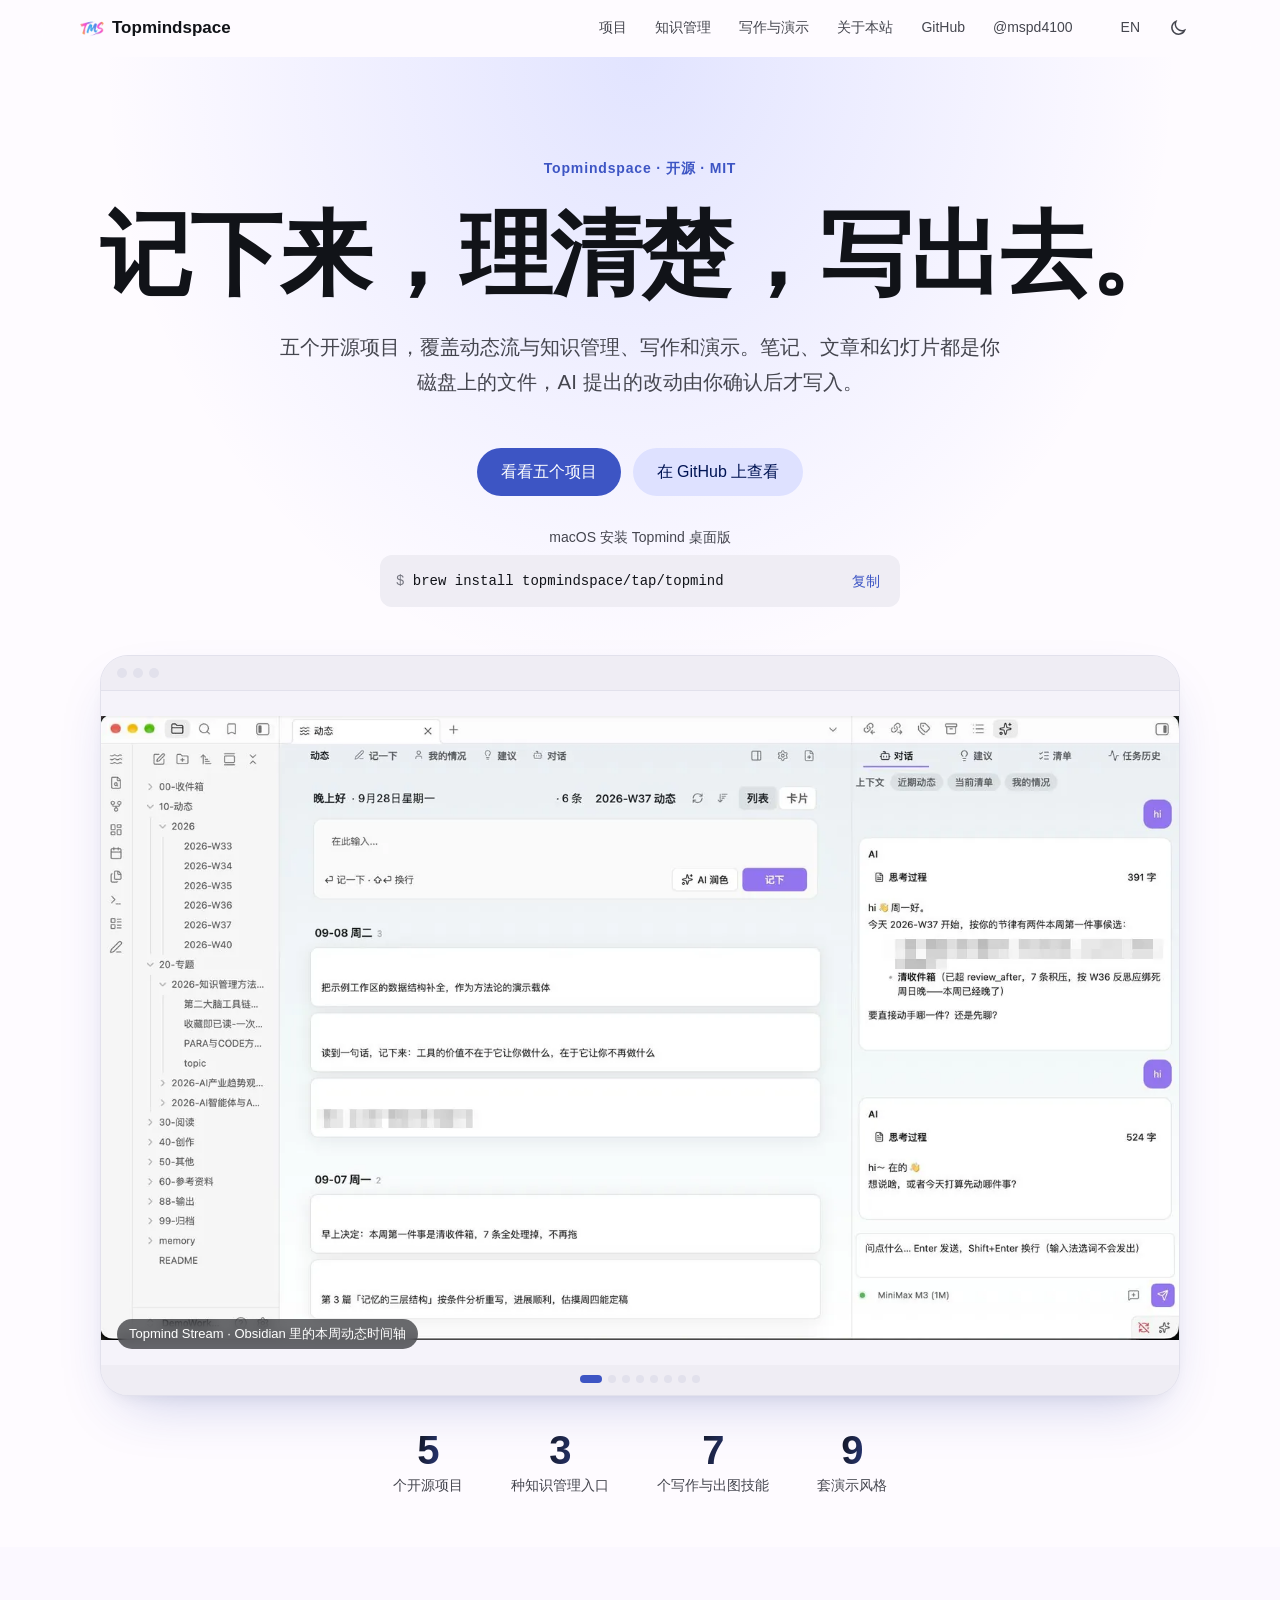
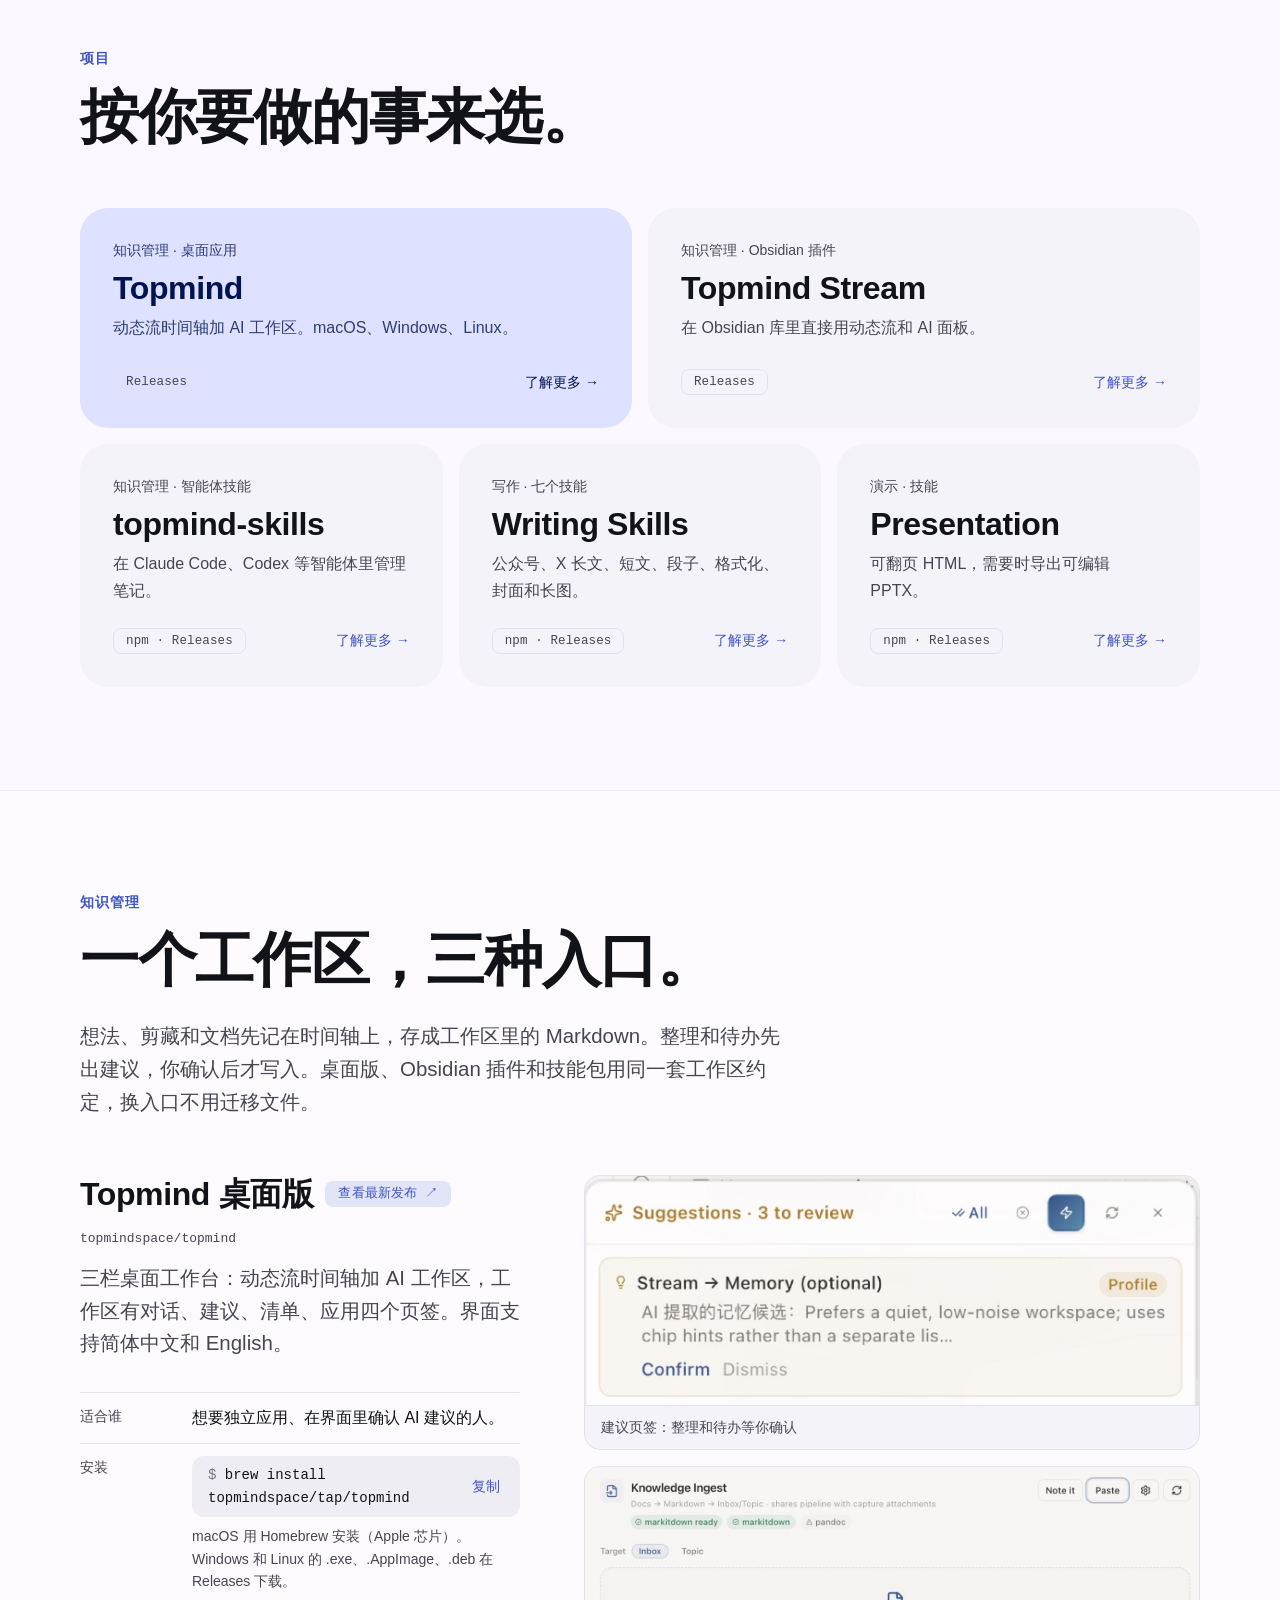
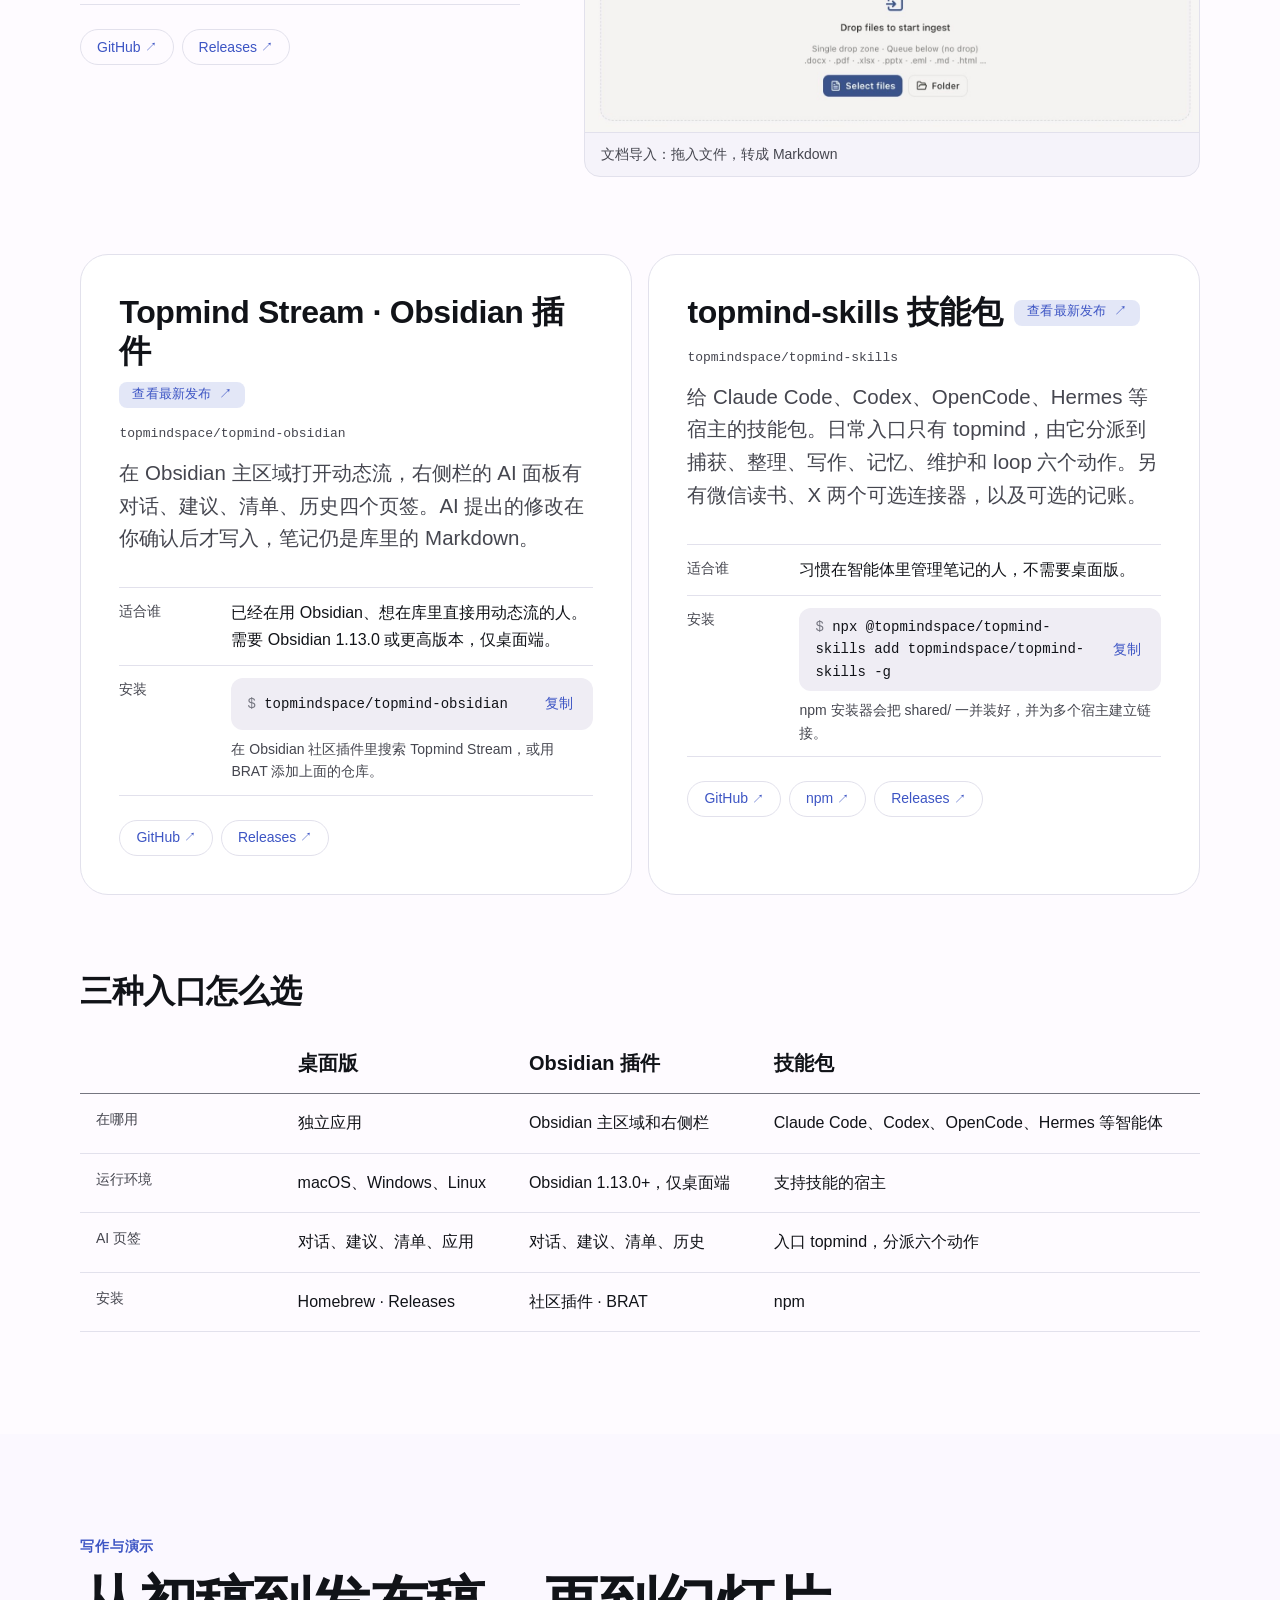
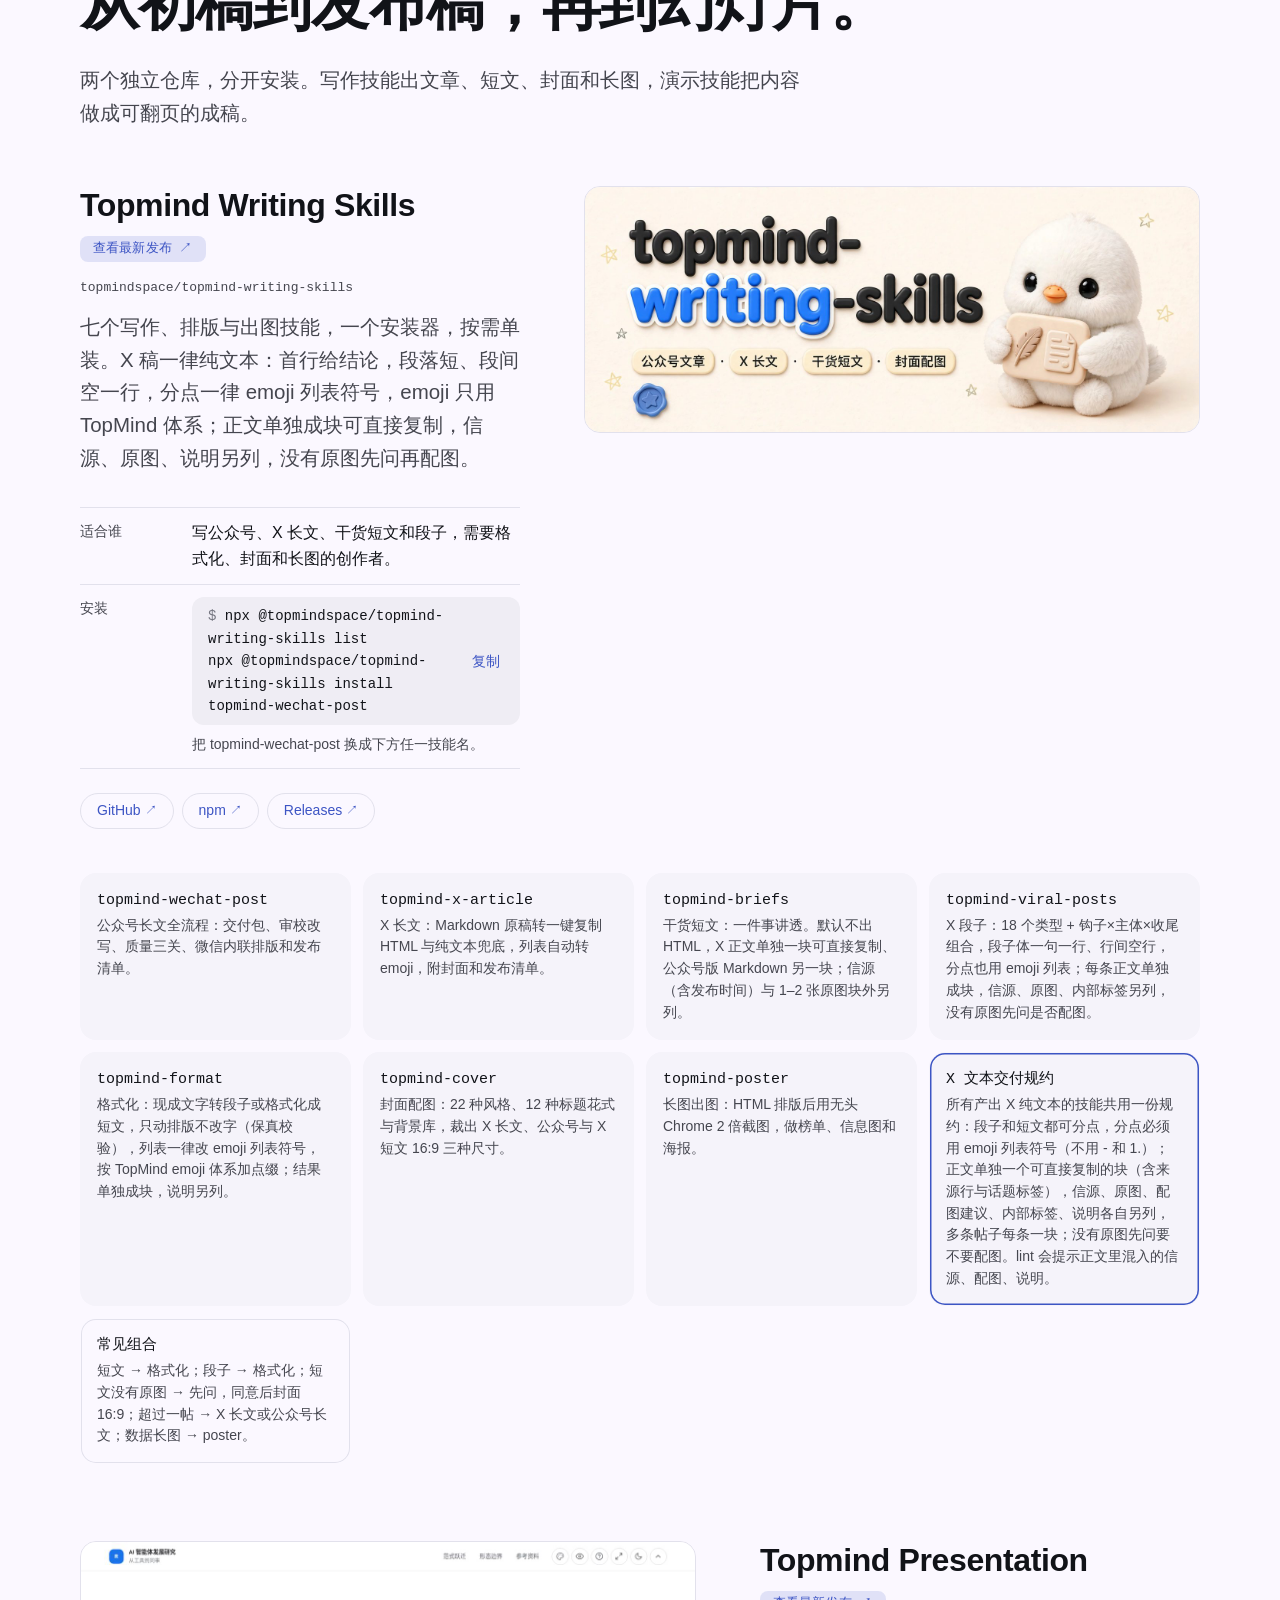
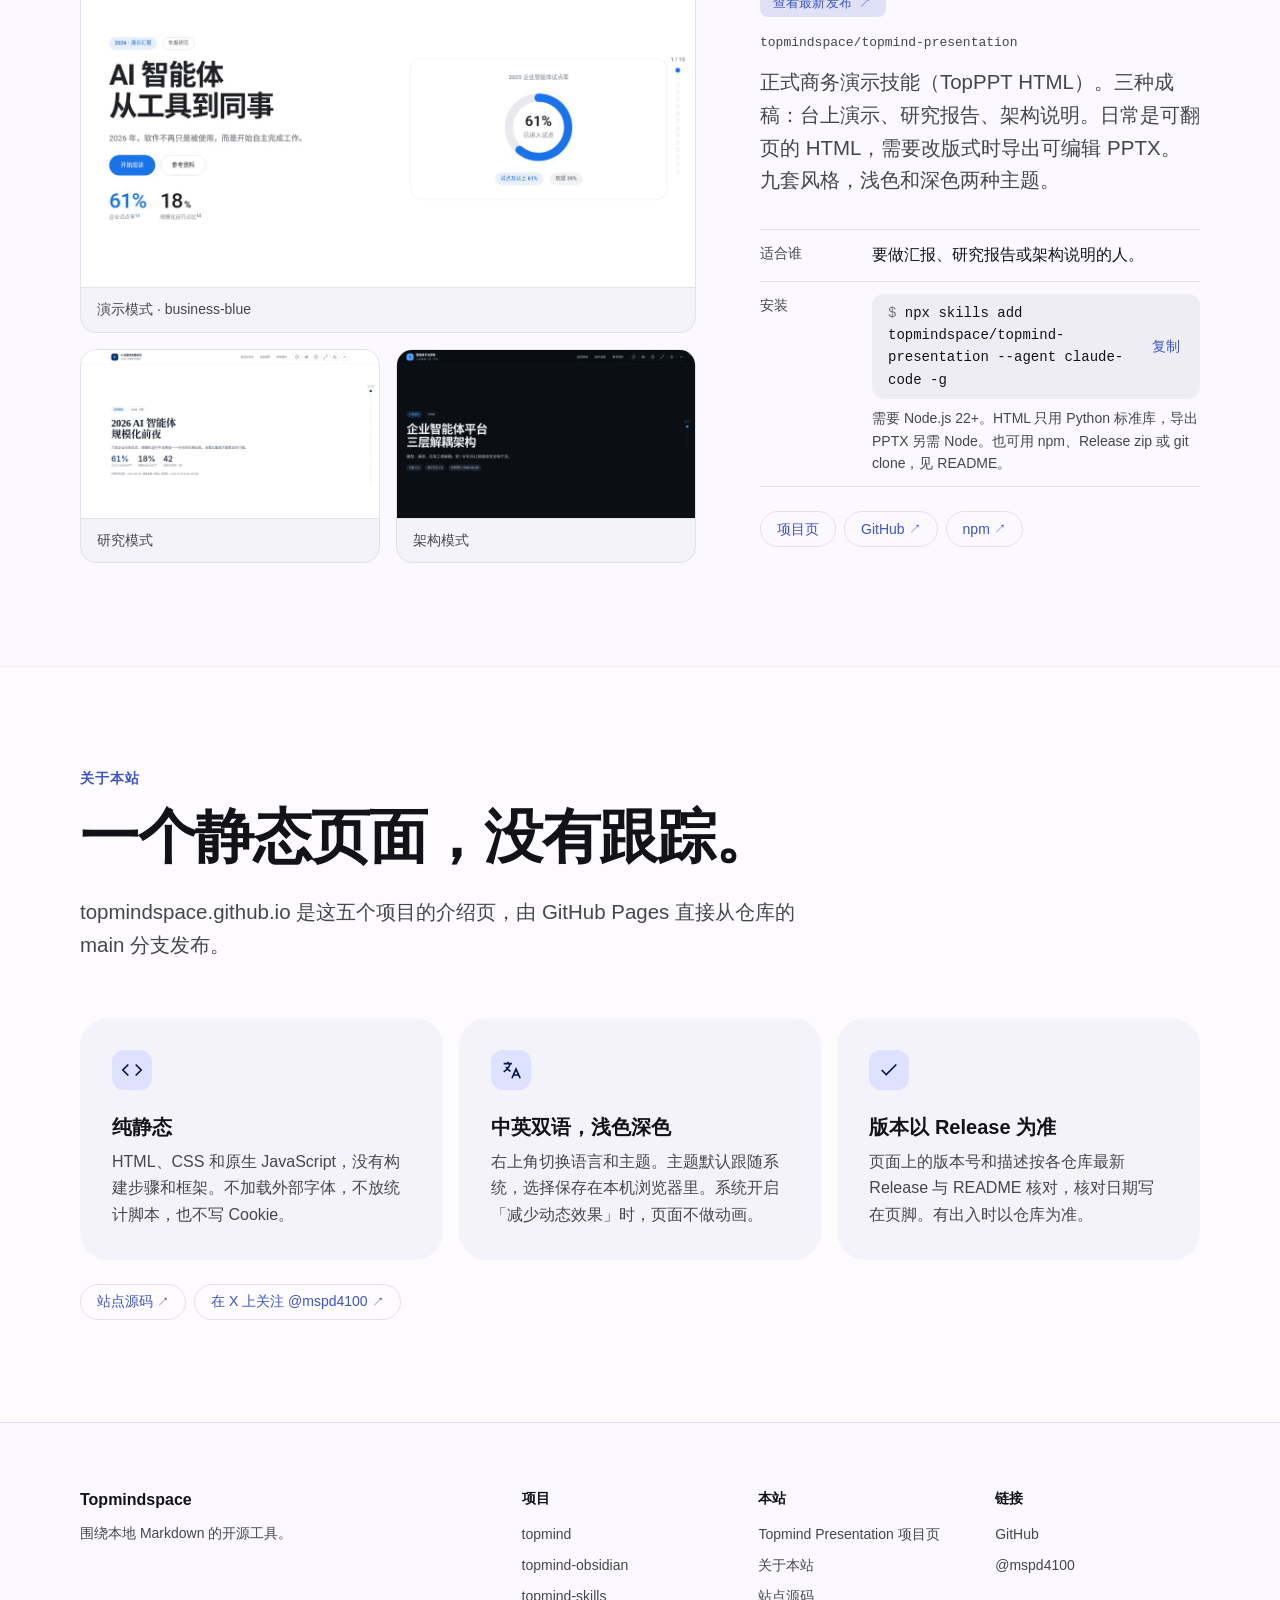
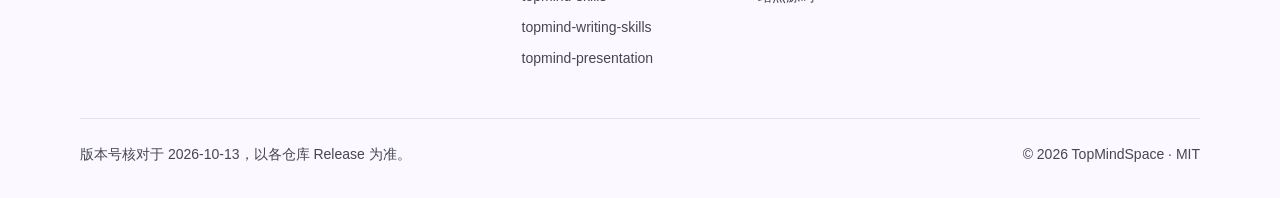
==== commit b0ed05e4: "site(writing): 同步 X 文本交付规约（分点必用 emoji 列表、正文单独成块、信源/原图/说明另列）" ====
--- a/index.html
+++ b/index.html
@@ -361,7 +361,7 @@
                             <a class="tag tag--accent" href="https://github.com/topmindspace/topmind-writing-skills/releases/latest" target="_blank" rel="noopener noreferrer" data-i18n="link_latest">查看最新发布 ↗</a>
                         </div>
                         <span class="product__repo">topmindspace/topmind-writing-skills</span>
-                        <p class="product__lead" data-i18n="write_what">七个写作、排版与出图技能，一个安装器，按需单装。X 稿一律纯文本：段子行间空行，短文分段 + 克制 emoji，带来源链接，原图优先。</p>
+                        <p class="product__lead" data-i18n="write_what">七个写作、排版与出图技能，一个安装器，按需单装。X 稿一律纯文本：首行给结论，段落短、段间空一行，分点一律 emoji 列表符号，emoji 只用 TopMind 体系；正文单独成块可直接复制，信源、原图、说明另列，没有原图先问再配图。</p>
                         <dl class="facts">
                             <div class="facts__row"><dt data-i18n="lbl_for">适合谁</dt><dd data-i18n="write_for">写公众号、X 长文、干货短文和段子，需要格式化、封面和长图的创作者。</dd></div>
                             <div class="facts__row"><dt data-i18n="lbl_install">安装</dt><dd>
@@ -387,12 +387,12 @@
                 <ul class="skills" data-i18n-attr="aria-label:skills_aria" aria-label="七个写作技能">
                     <li class="skill reveal"><p class="skill__name">topmind-wechat-post</p><p class="skill__desc" data-i18n="ws_wechat">公众号长文全流程：交付包、审校改写、质量三关、微信内联排版和发布清单。</p></li>
                     <li class="skill reveal"><p class="skill__name">topmind-x-article</p><p class="skill__desc" data-i18n="ws_x">X 长文：Markdown 原稿转一键复制 HTML 与纯文本兜底，列表自动转 emoji，附封面和发布清单。</p></li>
-                    <li class="skill reveal"><p class="skill__name">topmind-briefs</p><p class="skill__desc" data-i18n="ws_briefs">干货短文：一件事讲透。默认不出 HTML，X 版一段纯文本、公众号版 Markdown；原图优先，交付附来源、发布时间与链接。</p></li>
-                    <li class="skill reveal"><p class="skill__name">topmind-viral-posts</p><p class="skill__desc" data-i18n="ws_viral">X 段子：18 个类型 + 钩子×主体×收尾组合，段子体一句一行、行间空行，附话题与分类标签。</p></li>
-                    <li class="skill reveal"><p class="skill__name">topmind-format</p><p class="skill__desc" data-i18n="ws_format">新 · 格式化：现成文字转段子或格式化成短文，只动排版不改字，按 emoji 体系加标题 emoji 与 🐔🐱🌱 点缀。</p></li>
+                    <li class="skill reveal"><p class="skill__name">topmind-briefs</p><p class="skill__desc" data-i18n="ws_briefs">干货短文：一件事讲透。默认不出 HTML，X 正文单独一块可直接复制、公众号版 Markdown 另一块；信源（含发布时间）与 1–2 张原图块外另列。</p></li>
+                    <li class="skill reveal"><p class="skill__name">topmind-viral-posts</p><p class="skill__desc" data-i18n="ws_viral">X 段子：18 个类型 + 钩子×主体×收尾组合，段子体一句一行、行间空行，分点也用 emoji 列表；每条正文单独成块，信源、原图、内部标签另列，没有原图先问是否配图。</p></li>
+                    <li class="skill reveal"><p class="skill__name">topmind-format</p><p class="skill__desc" data-i18n="ws_format">格式化：现成文字转段子或格式化成短文，只动排版不改字（保真校验），列表一律改 emoji 列表符号，按 TopMind emoji 体系加点缀；结果单独成块，说明另列。</p></li>
                     <li class="skill reveal"><p class="skill__name">topmind-cover</p><p class="skill__desc" data-i18n="ws_cover">封面配图：22 种风格、12 种标题花式与背景库，裁出 X 长文、公众号与 X 短文 16:9 三种尺寸。</p></li>
                     <li class="skill reveal"><p class="skill__name">topmind-poster</p><p class="skill__desc" data-i18n="ws_poster">长图出图：HTML 排版后用无头 Chrome 2 倍截图，做榜单、信息图和海报。</p></li>
-                    <li class="skill skill--new reveal"><p class="skill__name" data-i18n="ws_xrules_t">X 短文交付规范</p><p class="skill__desc" data-i18n="ws_xrules">短文、段子、格式化统一交付三块：可直接复制的纯文本正文、原帖/信源地址、1–2 张原图；没有原图先问要不要配图，不擅自生图。版式按参考帖拆解的规律（首行给结论、列表引导语、【小标题】分节），emoji 只用 TopMind 体系；lint 新增代码围栏、删除线残留与连续空行检查。</p></li>
+                    <li class="skill skill--new reveal"><p class="skill__name" data-i18n="ws_xrules_t">X 文本交付规约</p><p class="skill__desc" data-i18n="ws_xrules">所有产出 X 纯文本的技能共用一份规约：段子和短文都可分点，分点必须用 emoji 列表符号（不用 - 和 1.）；正文单独一个可直接复制的块（含来源行与话题标签），信源、原图、配图建议、内部标签、说明各自另列，多条帖子每条一块；没有原图先问要不要配图。lint 会提示正文里混入的信源、配图、说明。</p></li>
                     <li class="skill skill--combo reveal"><p class="skill__name" data-i18n="ws_combo_t">常见组合</p><p class="skill__desc" data-i18n="ws_combo">短文 → 格式化；段子 → 格式化；短文没有原图 → 封面 16:9；超过一帖 → X 长文或公众号长文；数据长图 → poster。</p></li>
                 </ul>
 
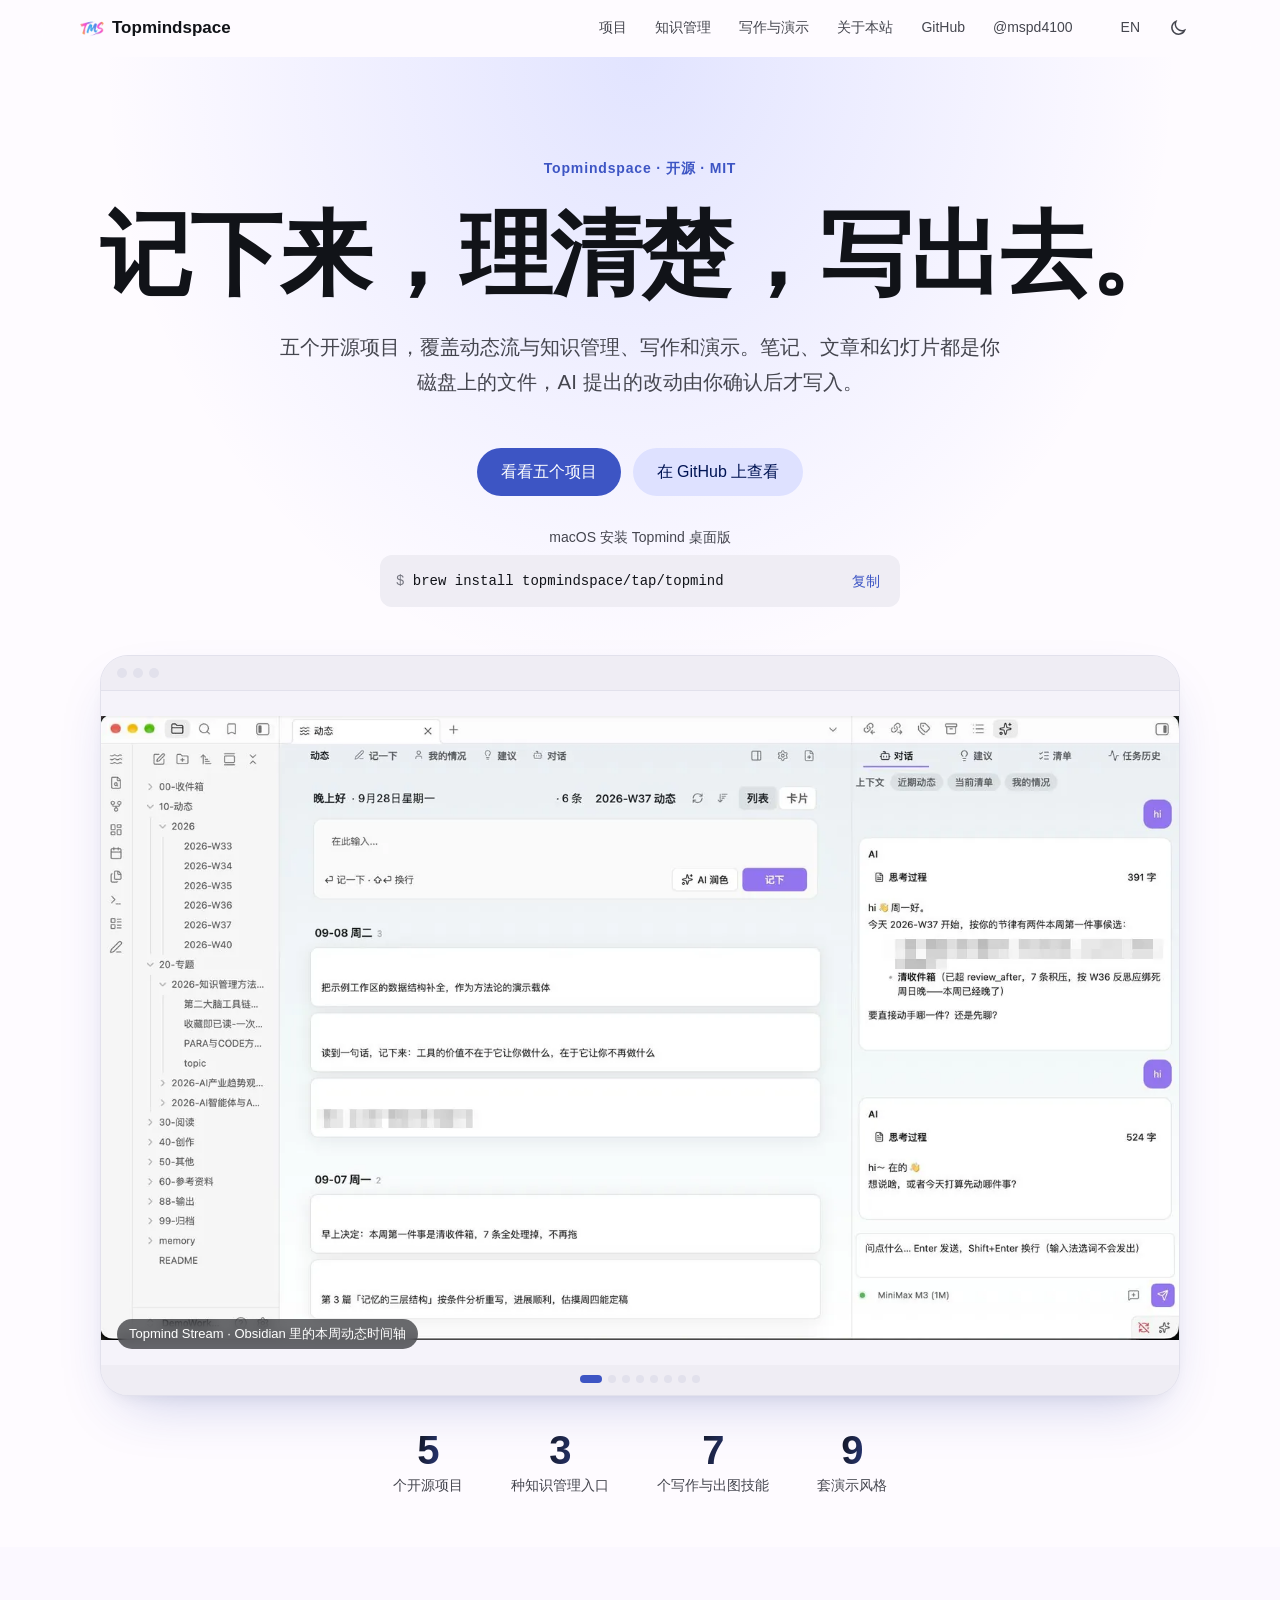
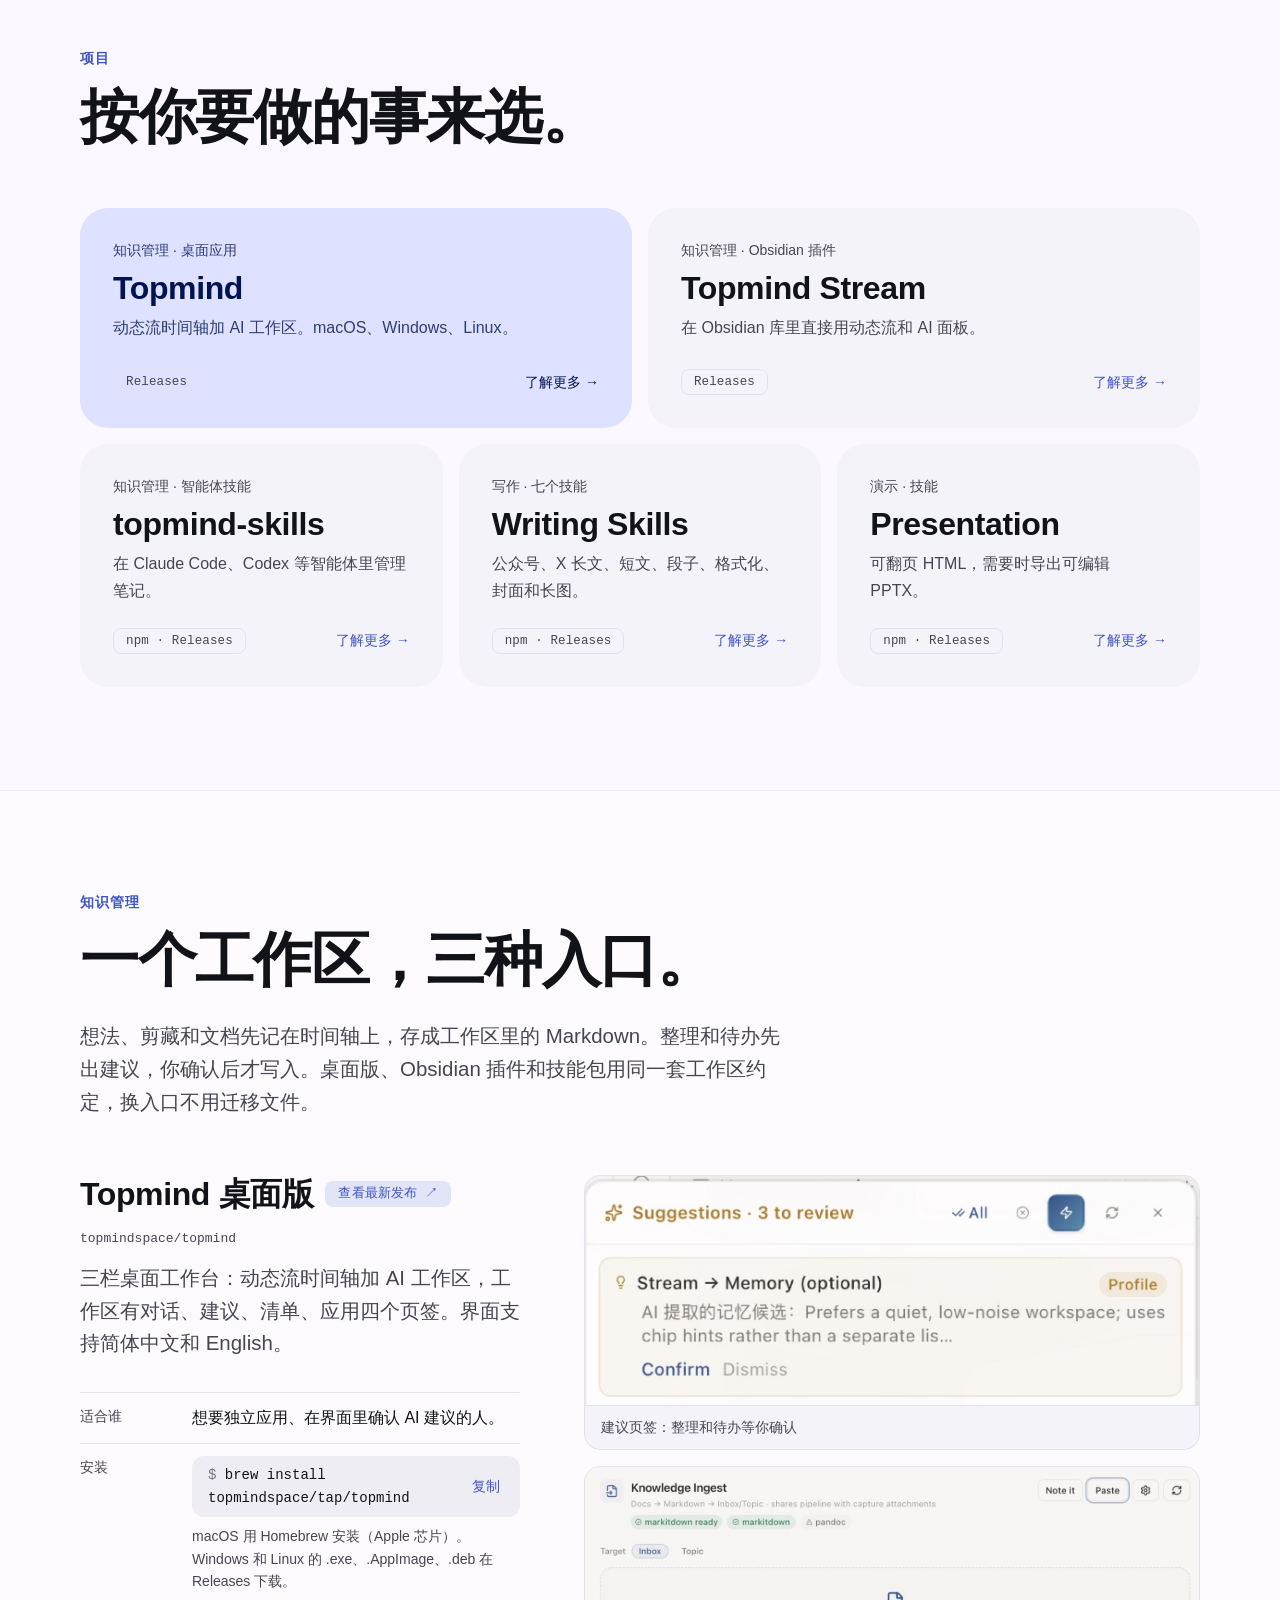
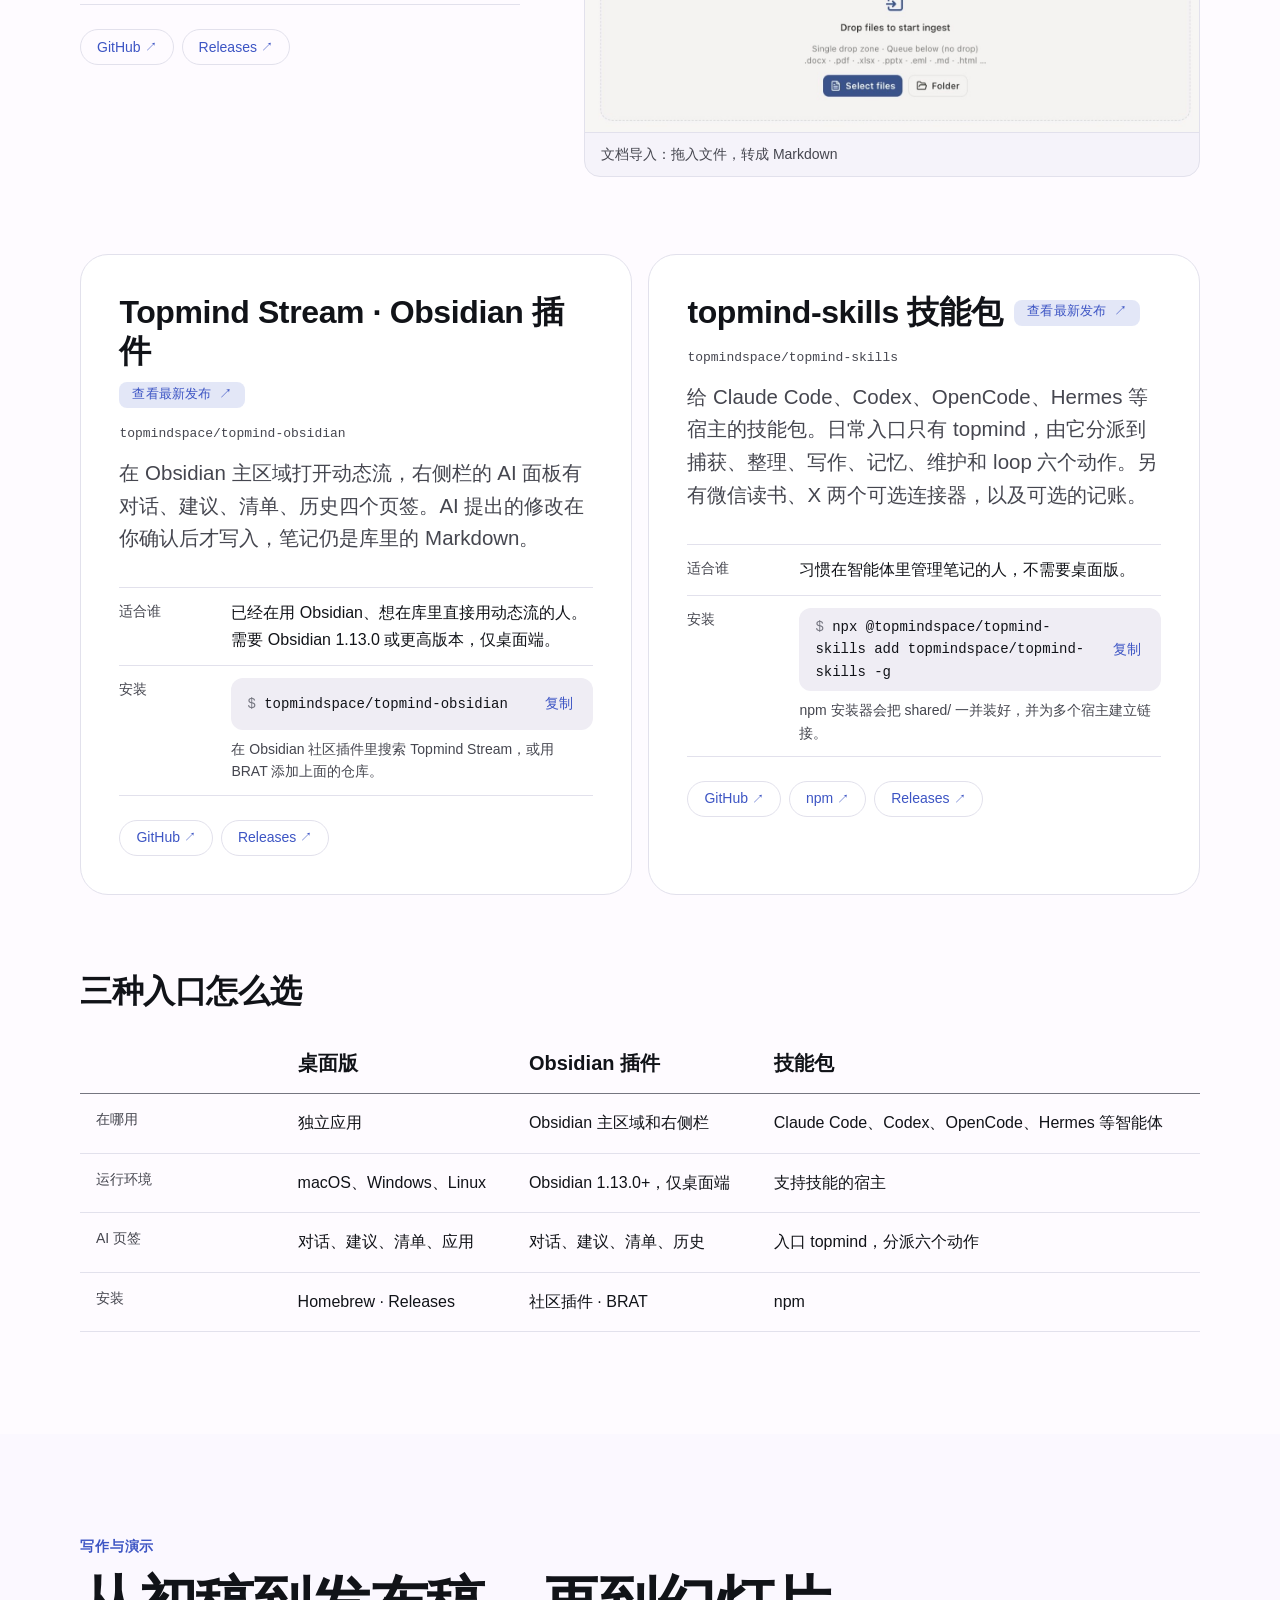
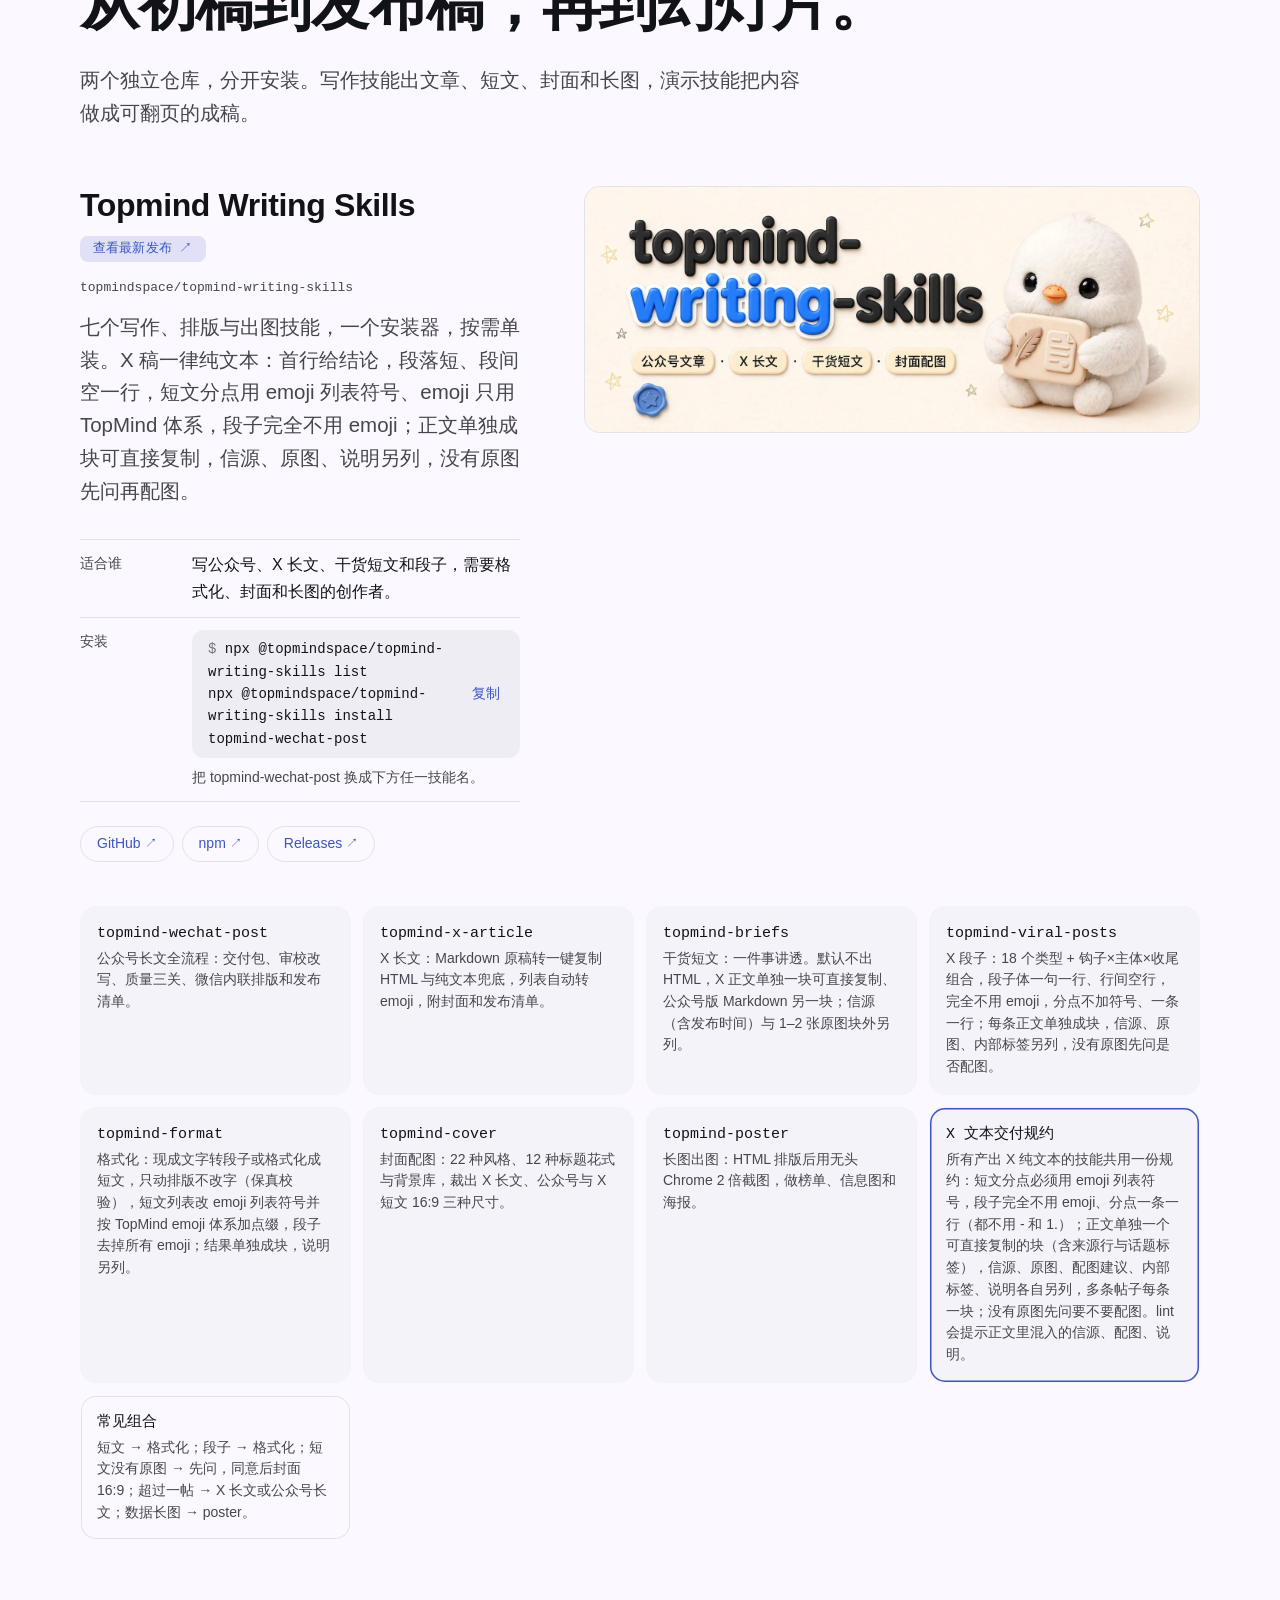
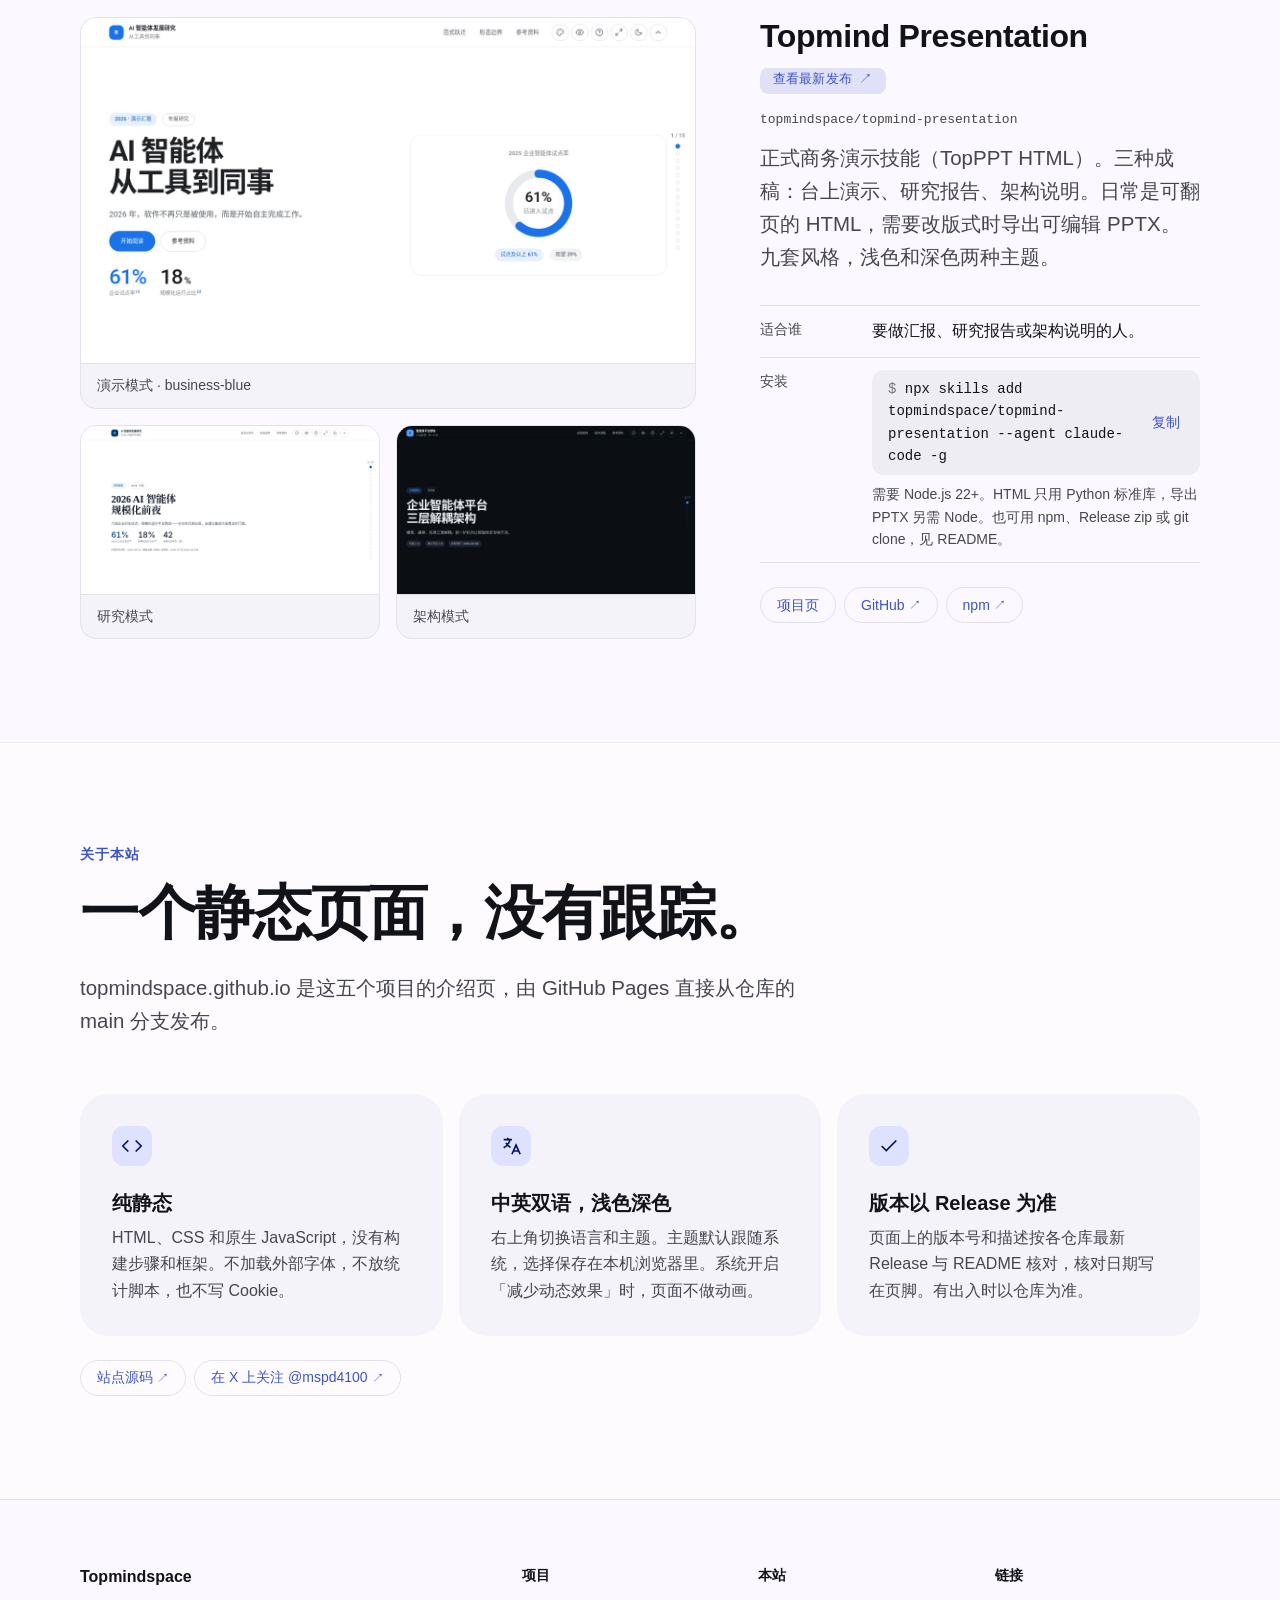
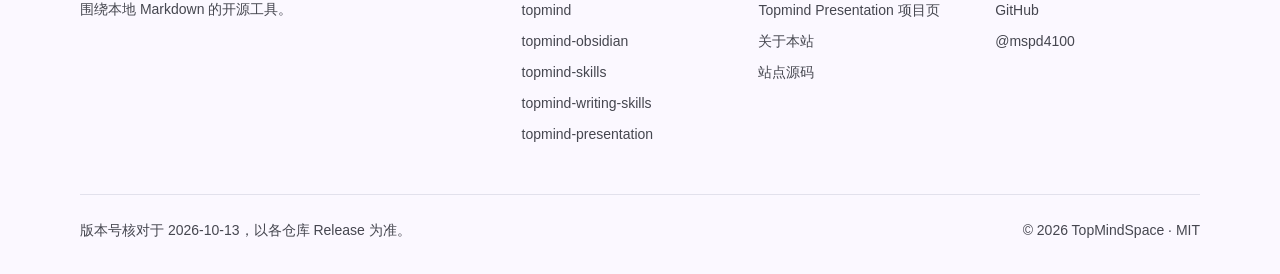
==== commit bf77d5e5: "site: 段子不用 emoji、短文用 emoji 列表" ====
--- a/index.html
+++ b/index.html
@@ -361,7 +361,7 @@
                             <a class="tag tag--accent" href="https://github.com/topmindspace/topmind-writing-skills/releases/latest" target="_blank" rel="noopener noreferrer" data-i18n="link_latest">查看最新发布 ↗</a>
                         </div>
                         <span class="product__repo">topmindspace/topmind-writing-skills</span>
-                        <p class="product__lead" data-i18n="write_what">七个写作、排版与出图技能，一个安装器，按需单装。X 稿一律纯文本：首行给结论，段落短、段间空一行，分点一律 emoji 列表符号，emoji 只用 TopMind 体系；正文单独成块可直接复制，信源、原图、说明另列，没有原图先问再配图。</p>
+                        <p class="product__lead" data-i18n="write_what">七个写作、排版与出图技能，一个安装器，按需单装。X 稿一律纯文本：首行给结论，段落短、段间空一行，短文分点用 emoji 列表符号、emoji 只用 TopMind 体系，段子完全不用 emoji；正文单独成块可直接复制，信源、原图、说明另列，没有原图先问再配图。</p>
                         <dl class="facts">
                             <div class="facts__row"><dt data-i18n="lbl_for">适合谁</dt><dd data-i18n="write_for">写公众号、X 长文、干货短文和段子，需要格式化、封面和长图的创作者。</dd></div>
                             <div class="facts__row"><dt data-i18n="lbl_install">安装</dt><dd>
@@ -388,11 +388,11 @@
                     <li class="skill reveal"><p class="skill__name">topmind-wechat-post</p><p class="skill__desc" data-i18n="ws_wechat">公众号长文全流程：交付包、审校改写、质量三关、微信内联排版和发布清单。</p></li>
                     <li class="skill reveal"><p class="skill__name">topmind-x-article</p><p class="skill__desc" data-i18n="ws_x">X 长文：Markdown 原稿转一键复制 HTML 与纯文本兜底，列表自动转 emoji，附封面和发布清单。</p></li>
                     <li class="skill reveal"><p class="skill__name">topmind-briefs</p><p class="skill__desc" data-i18n="ws_briefs">干货短文：一件事讲透。默认不出 HTML，X 正文单独一块可直接复制、公众号版 Markdown 另一块；信源（含发布时间）与 1–2 张原图块外另列。</p></li>
-                    <li class="skill reveal"><p class="skill__name">topmind-viral-posts</p><p class="skill__desc" data-i18n="ws_viral">X 段子：18 个类型 + 钩子×主体×收尾组合，段子体一句一行、行间空行，分点也用 emoji 列表；每条正文单独成块，信源、原图、内部标签另列，没有原图先问是否配图。</p></li>
-                    <li class="skill reveal"><p class="skill__name">topmind-format</p><p class="skill__desc" data-i18n="ws_format">格式化：现成文字转段子或格式化成短文，只动排版不改字（保真校验），列表一律改 emoji 列表符号，按 TopMind emoji 体系加点缀；结果单独成块，说明另列。</p></li>
+                    <li class="skill reveal"><p class="skill__name">topmind-viral-posts</p><p class="skill__desc" data-i18n="ws_viral">X 段子：18 个类型 + 钩子×主体×收尾组合，段子体一句一行、行间空行，完全不用 emoji，分点不加符号、一条一行；每条正文单独成块，信源、原图、内部标签另列，没有原图先问是否配图。</p></li>
+                    <li class="skill reveal"><p class="skill__name">topmind-format</p><p class="skill__desc" data-i18n="ws_format">格式化：现成文字转段子或格式化成短文，只动排版不改字（保真校验），短文列表改 emoji 列表符号并按 TopMind emoji 体系加点缀，段子去掉所有 emoji；结果单独成块，说明另列。</p></li>
                     <li class="skill reveal"><p class="skill__name">topmind-cover</p><p class="skill__desc" data-i18n="ws_cover">封面配图：22 种风格、12 种标题花式与背景库，裁出 X 长文、公众号与 X 短文 16:9 三种尺寸。</p></li>
                     <li class="skill reveal"><p class="skill__name">topmind-poster</p><p class="skill__desc" data-i18n="ws_poster">长图出图：HTML 排版后用无头 Chrome 2 倍截图，做榜单、信息图和海报。</p></li>
-                    <li class="skill skill--new reveal"><p class="skill__name" data-i18n="ws_xrules_t">X 文本交付规约</p><p class="skill__desc" data-i18n="ws_xrules">所有产出 X 纯文本的技能共用一份规约：段子和短文都可分点，分点必须用 emoji 列表符号（不用 - 和 1.）；正文单独一个可直接复制的块（含来源行与话题标签），信源、原图、配图建议、内部标签、说明各自另列，多条帖子每条一块；没有原图先问要不要配图。lint 会提示正文里混入的信源、配图、说明。</p></li>
+                    <li class="skill skill--new reveal"><p class="skill__name" data-i18n="ws_xrules_t">X 文本交付规约</p><p class="skill__desc" data-i18n="ws_xrules">所有产出 X 纯文本的技能共用一份规约：短文分点必须用 emoji 列表符号，段子完全不用 emoji、分点一条一行（都不用 - 和 1.）；正文单独一个可直接复制的块（含来源行与话题标签），信源、原图、配图建议、内部标签、说明各自另列，多条帖子每条一块；没有原图先问要不要配图。lint 会提示正文里混入的信源、配图、说明。</p></li>
                     <li class="skill skill--combo reveal"><p class="skill__name" data-i18n="ws_combo_t">常见组合</p><p class="skill__desc" data-i18n="ws_combo">短文 → 格式化；段子 → 格式化；短文没有原图 → 封面 16:9；超过一帖 → X 长文或公众号长文；数据长图 → poster。</p></li>
                 </ul>
 
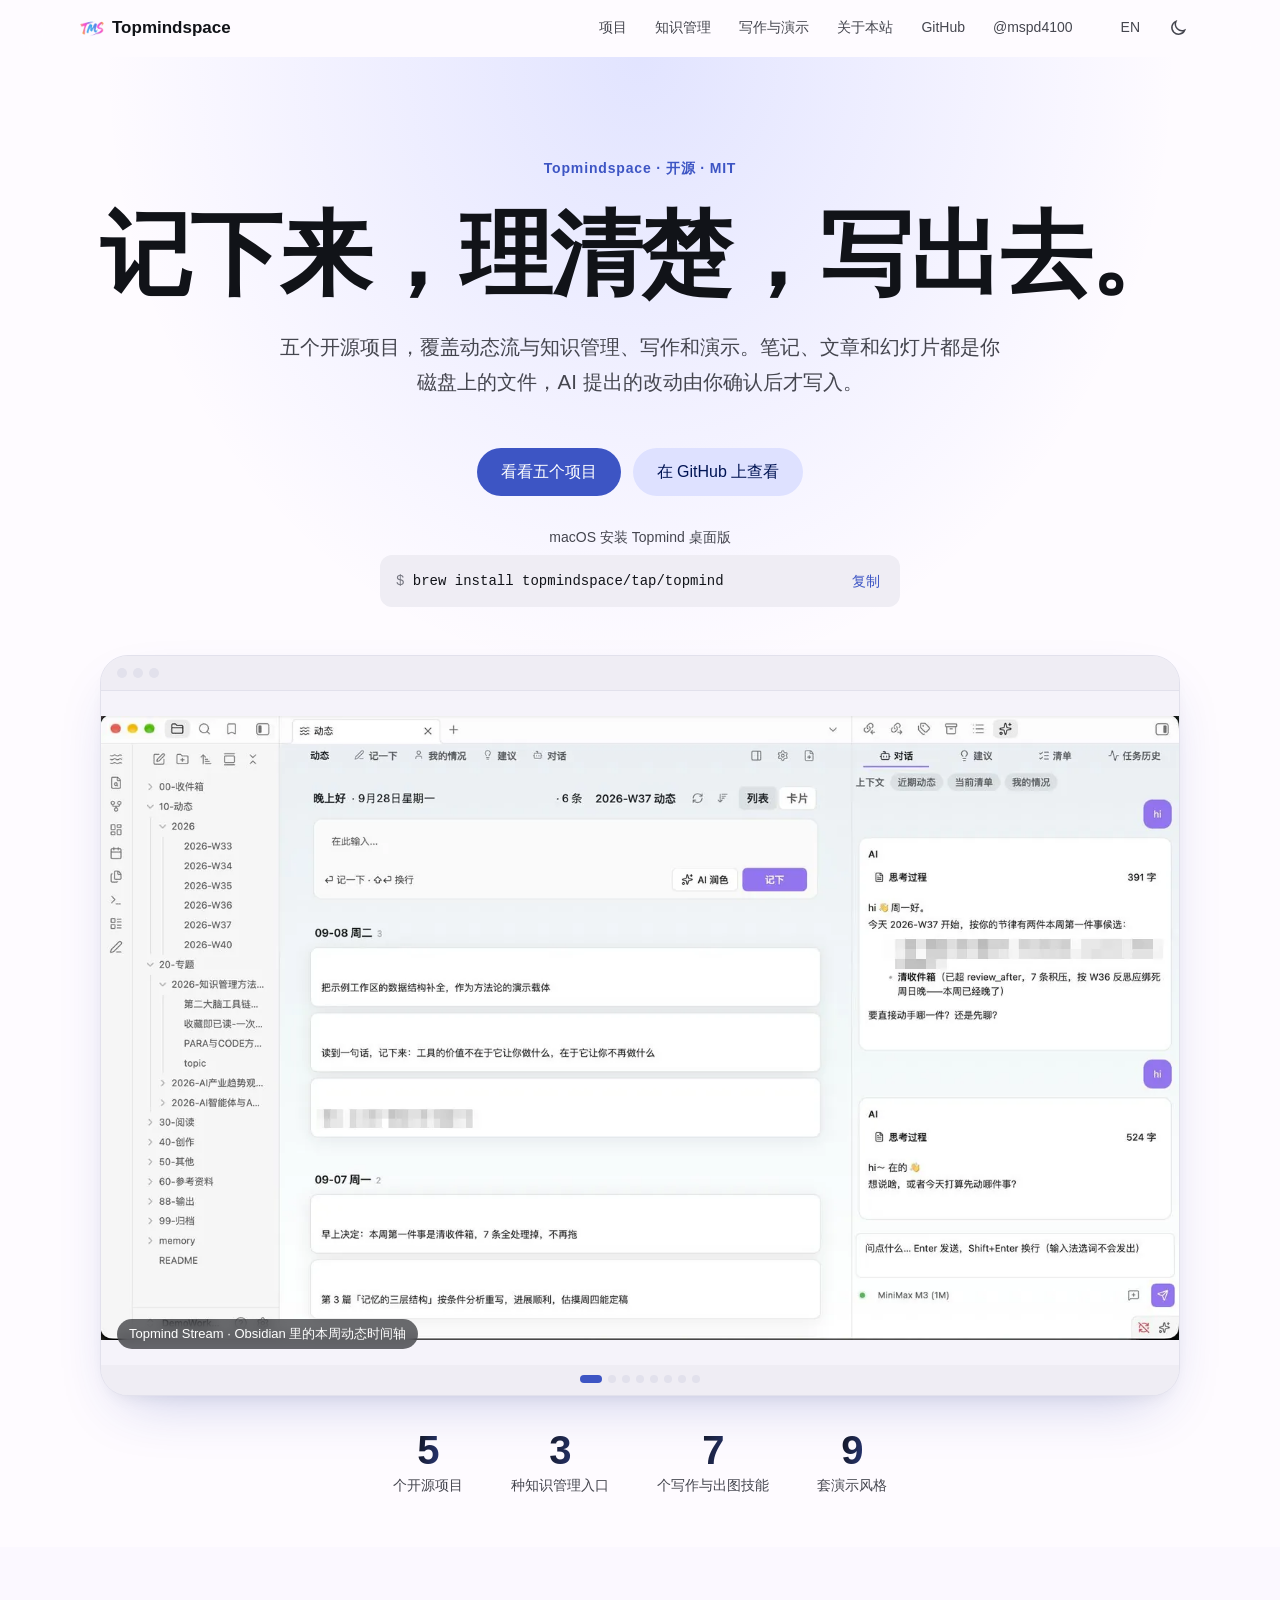
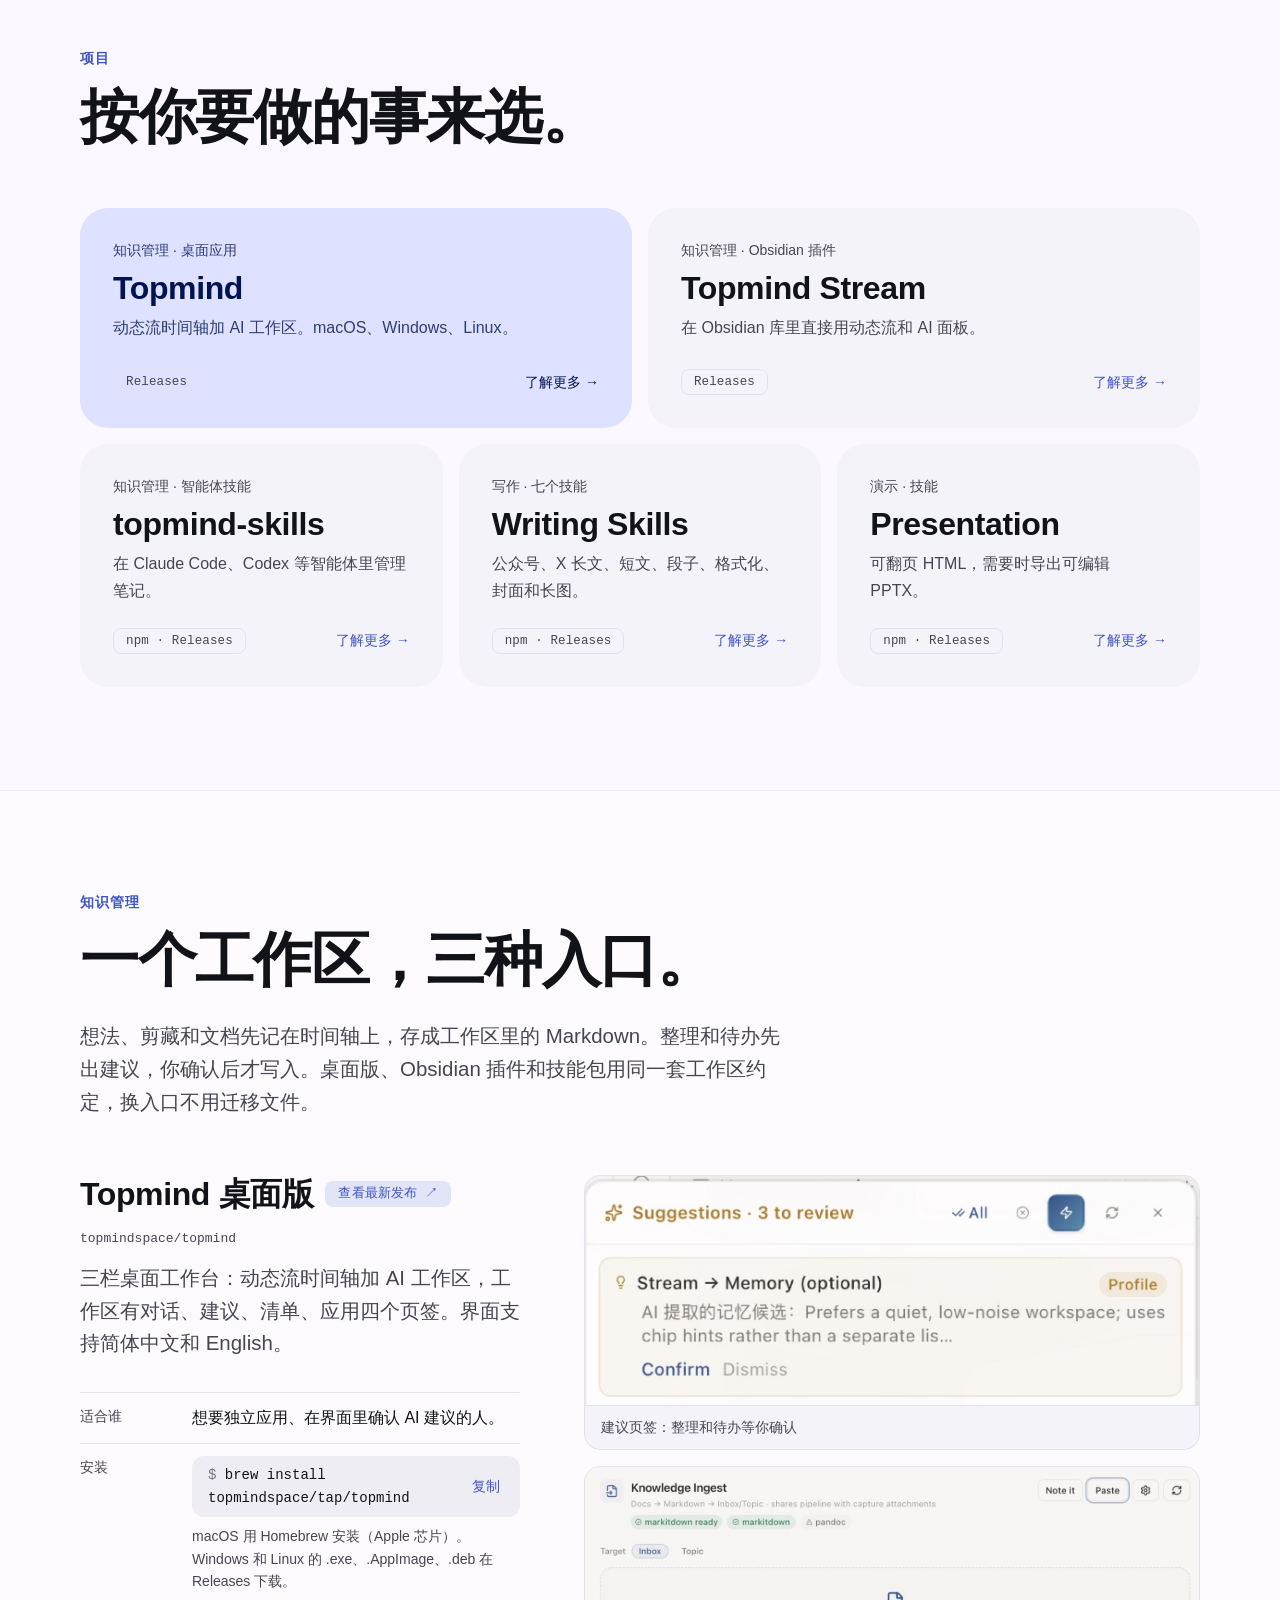
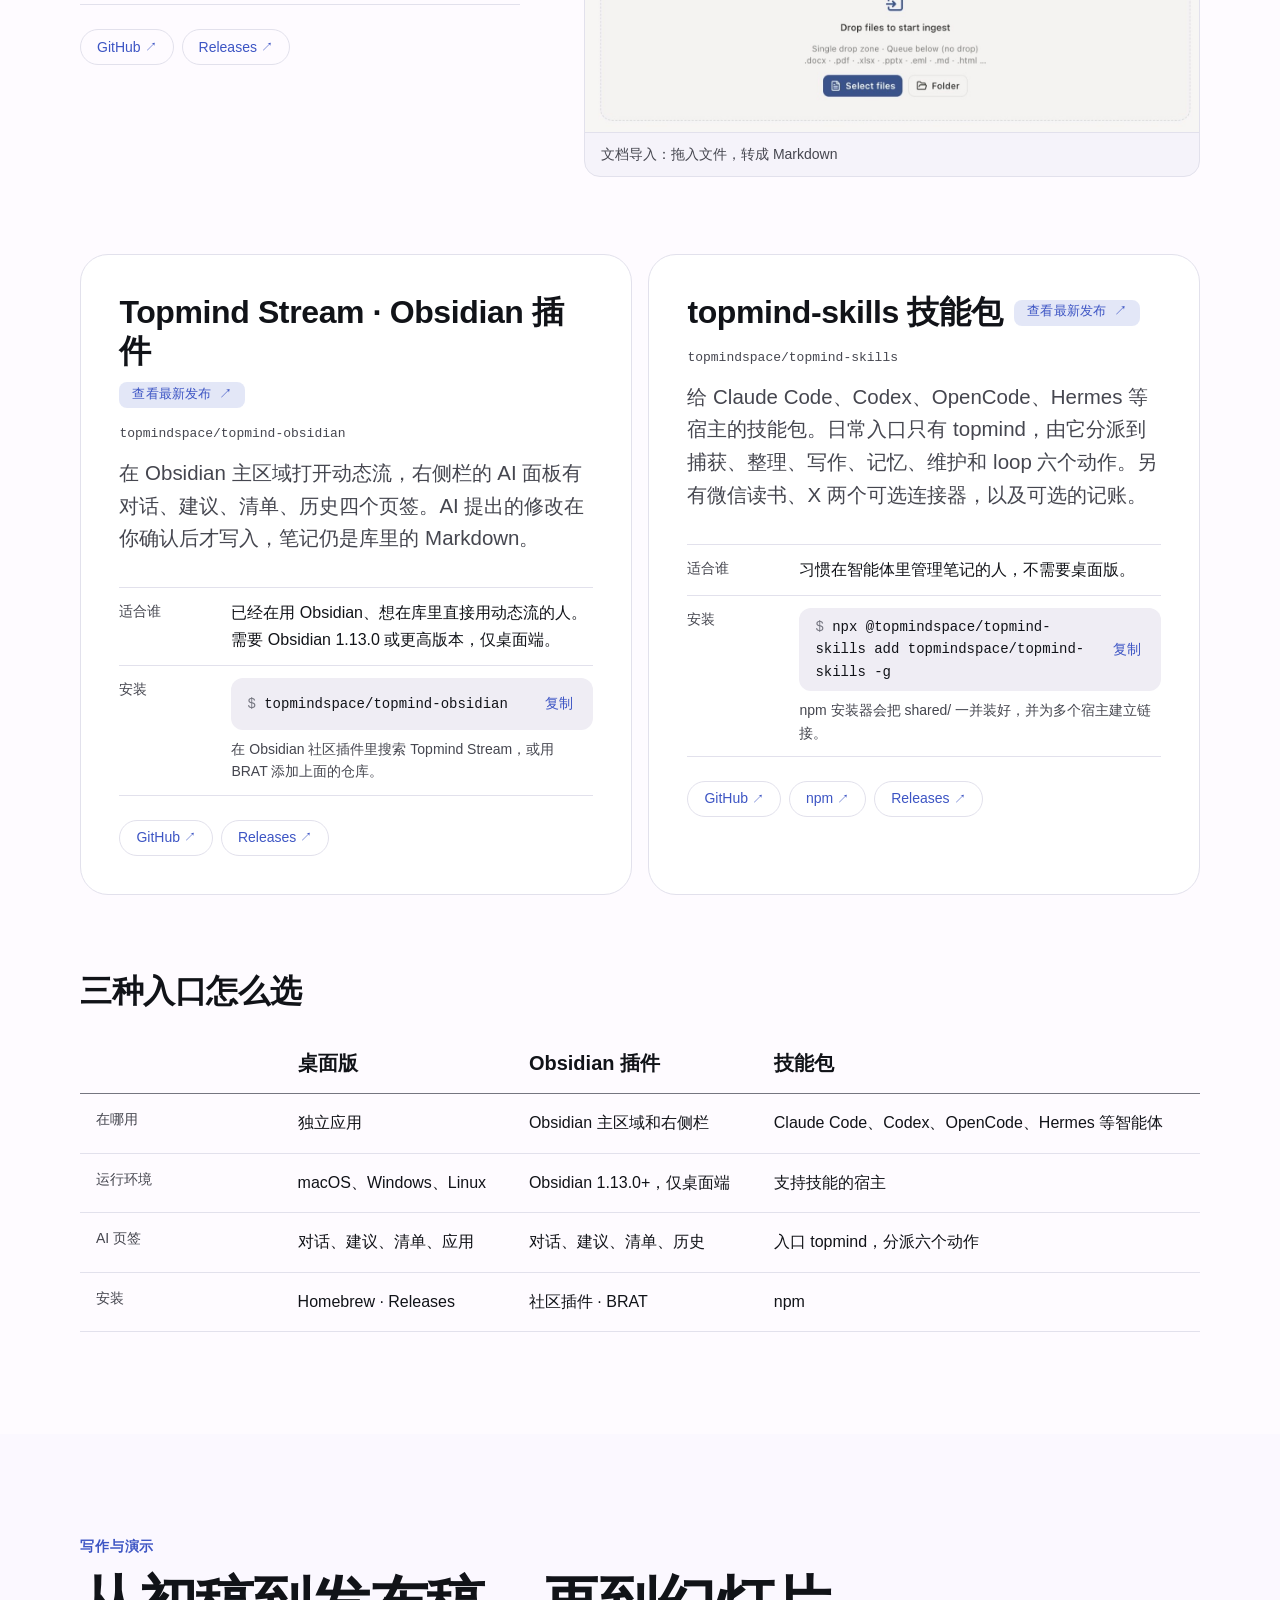
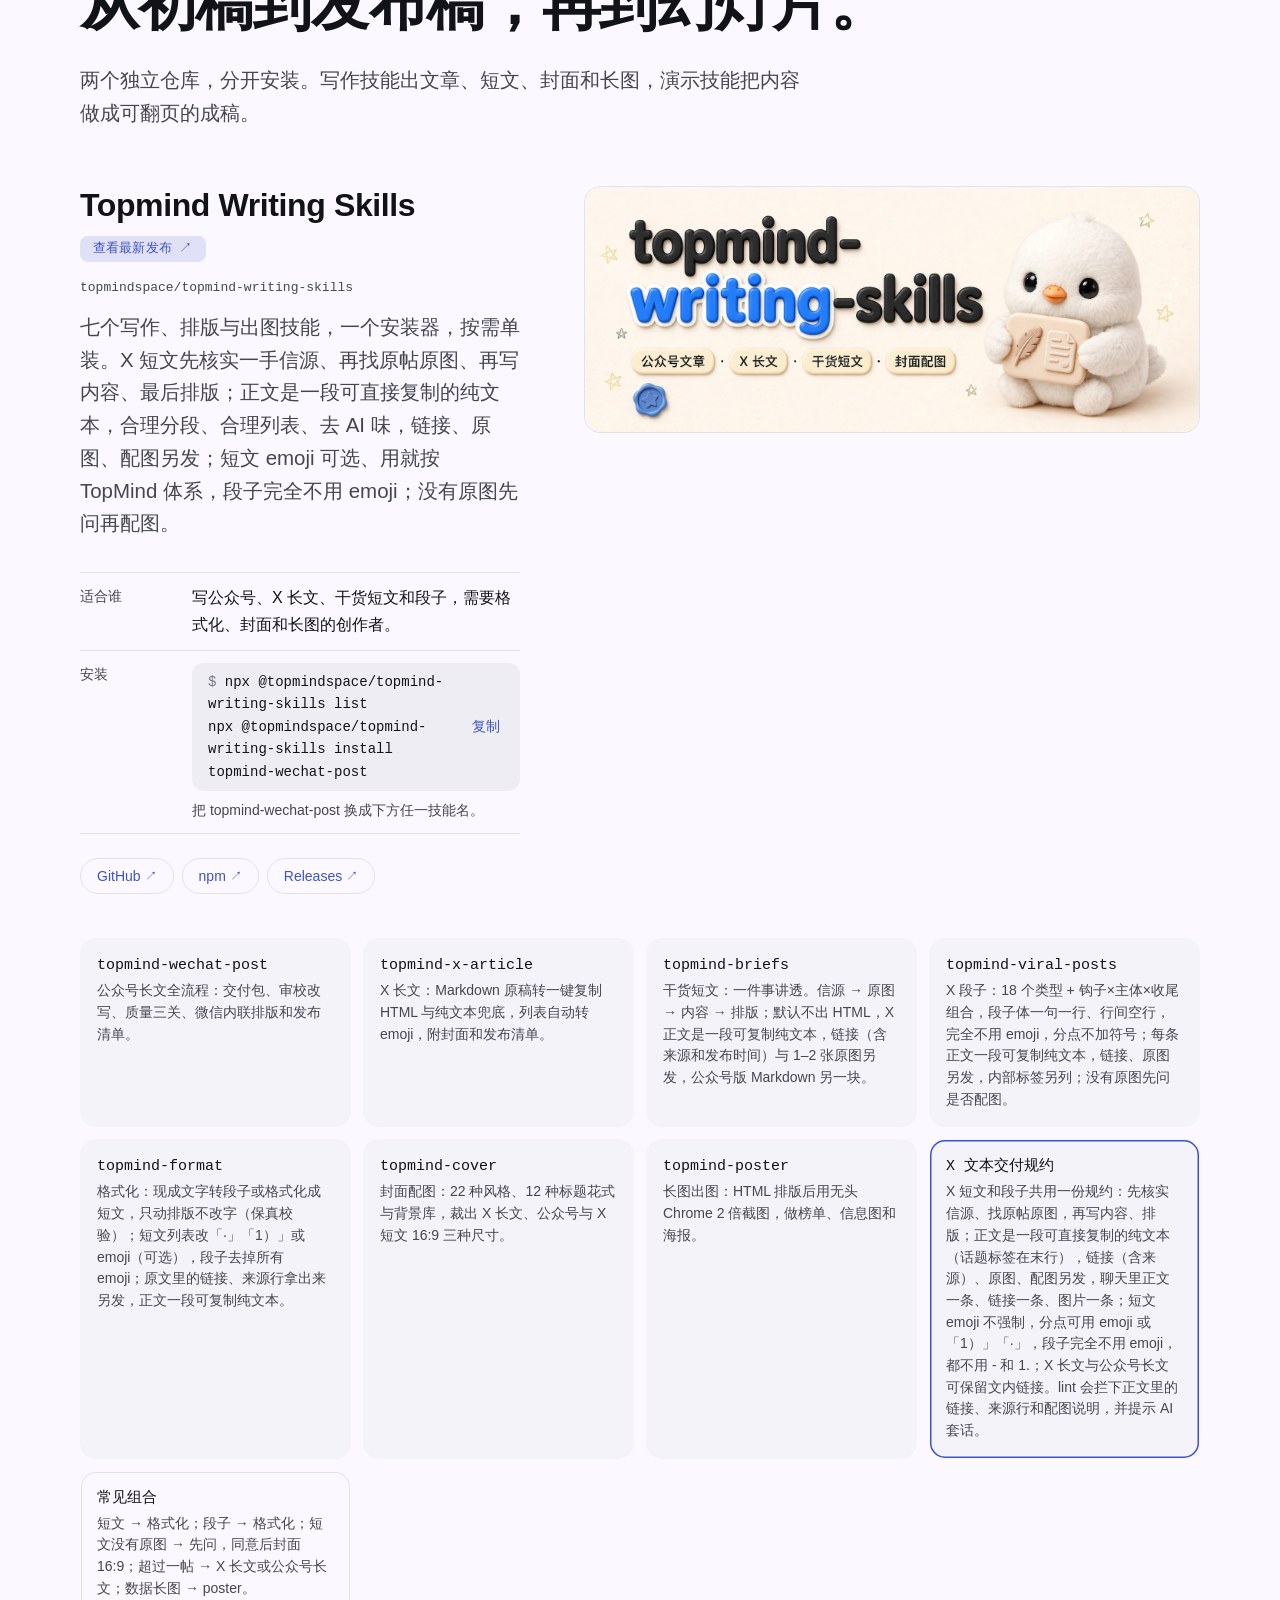
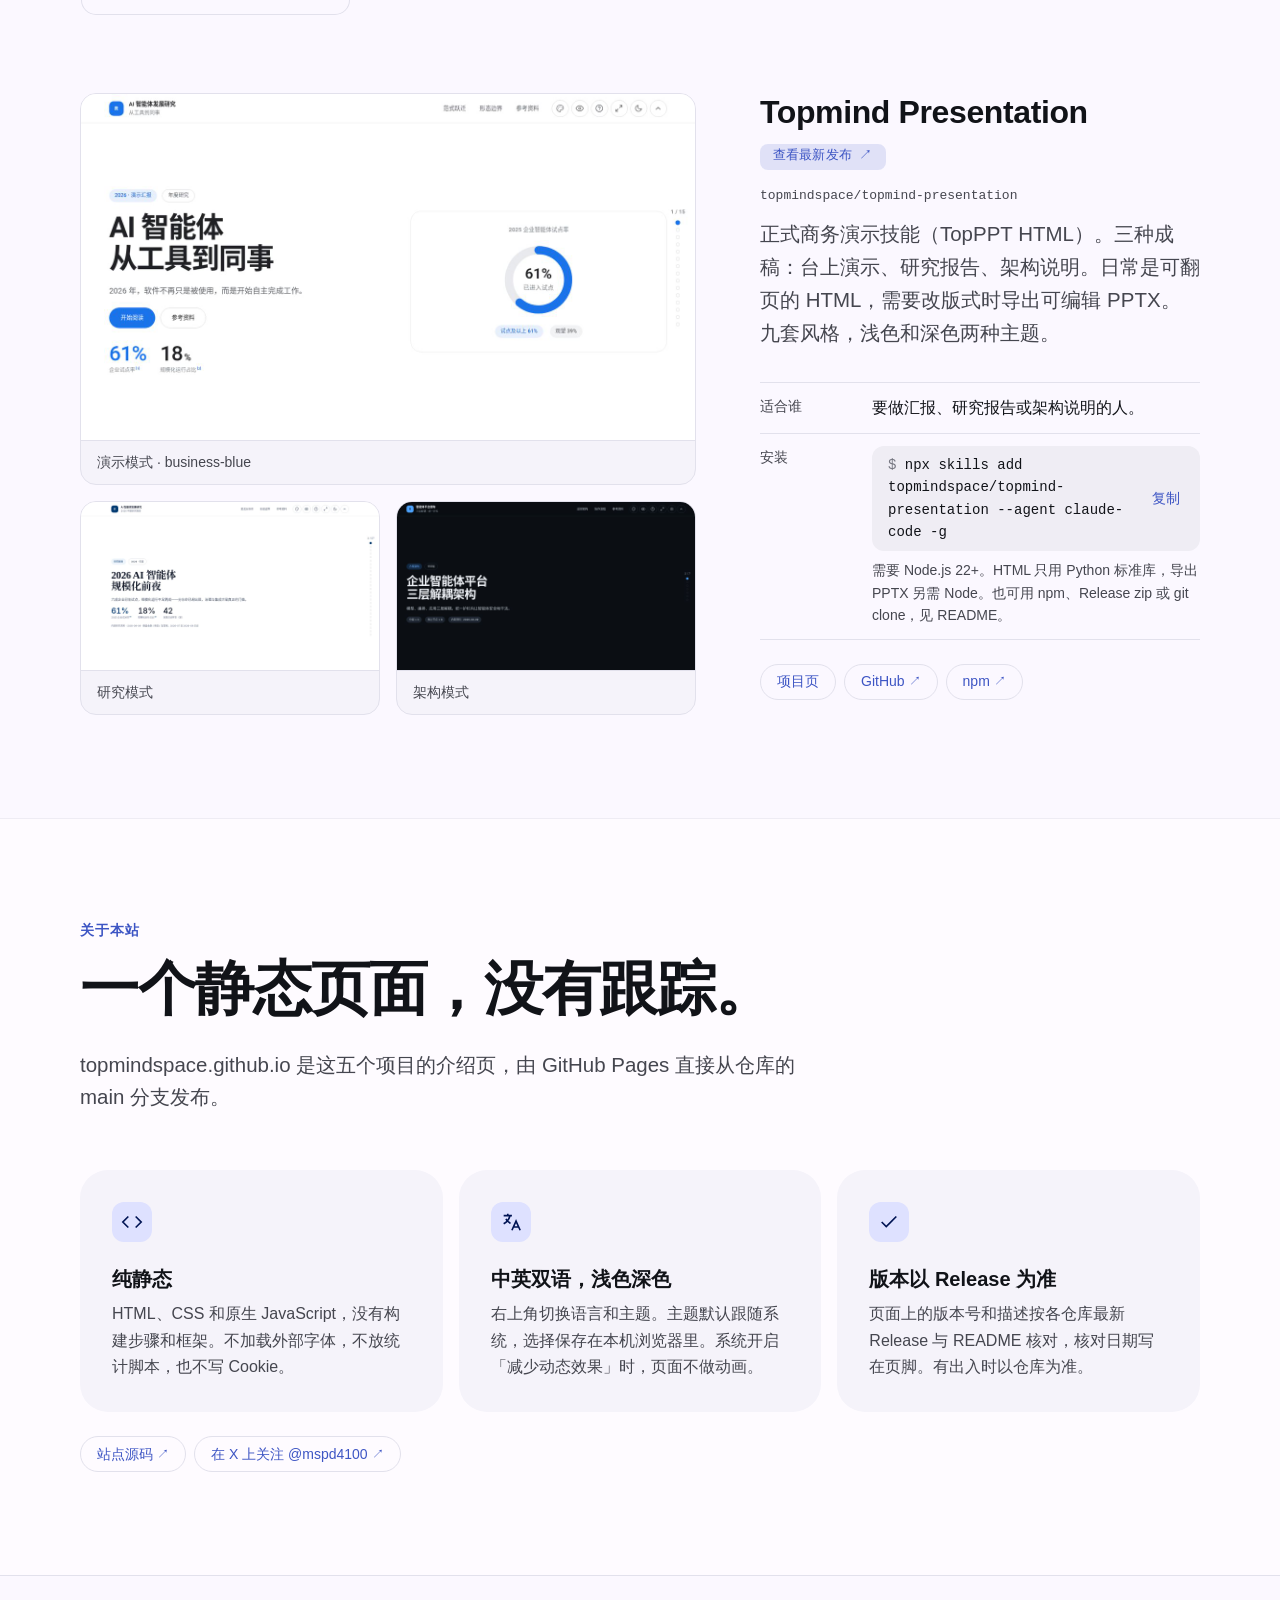
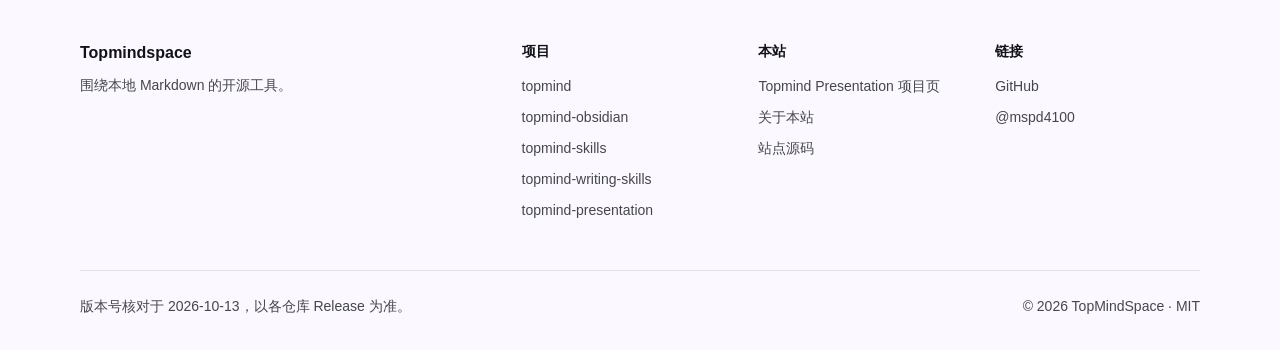
==== commit 8156dd25: "site: 交付规约文案——信源优先、正文纯文本、链接图片另发、短文 emoji 可选" ====
--- a/index.html
+++ b/index.html
@@ -361,7 +361,7 @@
                             <a class="tag tag--accent" href="https://github.com/topmindspace/topmind-writing-skills/releases/latest" target="_blank" rel="noopener noreferrer" data-i18n="link_latest">查看最新发布 ↗</a>
                         </div>
                         <span class="product__repo">topmindspace/topmind-writing-skills</span>
-                        <p class="product__lead" data-i18n="write_what">七个写作、排版与出图技能，一个安装器，按需单装。X 稿一律纯文本：首行给结论，段落短、段间空一行，短文分点用 emoji 列表符号、emoji 只用 TopMind 体系，段子完全不用 emoji；正文单独成块可直接复制，信源、原图、说明另列，没有原图先问再配图。</p>
+                        <p class="product__lead" data-i18n="write_what">七个写作、排版与出图技能，一个安装器，按需单装。X 短文先核实一手信源、再找原帖原图、再写内容、最后排版；正文是一段可直接复制的纯文本，合理分段、合理列表、去 AI 味，链接、原图、配图另发；短文 emoji 可选、用就按 TopMind 体系，段子完全不用 emoji；没有原图先问再配图。</p>
                         <dl class="facts">
                             <div class="facts__row"><dt data-i18n="lbl_for">适合谁</dt><dd data-i18n="write_for">写公众号、X 长文、干货短文和段子，需要格式化、封面和长图的创作者。</dd></div>
                             <div class="facts__row"><dt data-i18n="lbl_install">安装</dt><dd>
@@ -387,12 +387,12 @@
                 <ul class="skills" data-i18n-attr="aria-label:skills_aria" aria-label="七个写作技能">
                     <li class="skill reveal"><p class="skill__name">topmind-wechat-post</p><p class="skill__desc" data-i18n="ws_wechat">公众号长文全流程：交付包、审校改写、质量三关、微信内联排版和发布清单。</p></li>
                     <li class="skill reveal"><p class="skill__name">topmind-x-article</p><p class="skill__desc" data-i18n="ws_x">X 长文：Markdown 原稿转一键复制 HTML 与纯文本兜底，列表自动转 emoji，附封面和发布清单。</p></li>
-                    <li class="skill reveal"><p class="skill__name">topmind-briefs</p><p class="skill__desc" data-i18n="ws_briefs">干货短文：一件事讲透。默认不出 HTML，X 正文单独一块可直接复制、公众号版 Markdown 另一块；信源（含发布时间）与 1–2 张原图块外另列。</p></li>
-                    <li class="skill reveal"><p class="skill__name">topmind-viral-posts</p><p class="skill__desc" data-i18n="ws_viral">X 段子：18 个类型 + 钩子×主体×收尾组合，段子体一句一行、行间空行，完全不用 emoji，分点不加符号、一条一行；每条正文单独成块，信源、原图、内部标签另列，没有原图先问是否配图。</p></li>
-                    <li class="skill reveal"><p class="skill__name">topmind-format</p><p class="skill__desc" data-i18n="ws_format">格式化：现成文字转段子或格式化成短文，只动排版不改字（保真校验），短文列表改 emoji 列表符号并按 TopMind emoji 体系加点缀，段子去掉所有 emoji；结果单独成块，说明另列。</p></li>
+                    <li class="skill reveal"><p class="skill__name">topmind-briefs</p><p class="skill__desc" data-i18n="ws_briefs">干货短文：一件事讲透。信源 → 原图 → 内容 → 排版；默认不出 HTML，X 正文是一段可复制纯文本，链接（含来源和发布时间）与 1–2 张原图另发，公众号版 Markdown 另一块。</p></li>
+                    <li class="skill reveal"><p class="skill__name">topmind-viral-posts</p><p class="skill__desc" data-i18n="ws_viral">X 段子：18 个类型 + 钩子×主体×收尾组合，段子体一句一行、行间空行，完全不用 emoji，分点不加符号；每条正文一段可复制纯文本，链接、原图另发，内部标签另列；没有原图先问是否配图。</p></li>
+                    <li class="skill reveal"><p class="skill__name">topmind-format</p><p class="skill__desc" data-i18n="ws_format">格式化：现成文字转段子或格式化成短文，只动排版不改字（保真校验）；短文列表改「·」「1）」或 emoji（可选），段子去掉所有 emoji；原文里的链接、来源行拿出来另发，正文一段可复制纯文本。</p></li>
                     <li class="skill reveal"><p class="skill__name">topmind-cover</p><p class="skill__desc" data-i18n="ws_cover">封面配图：22 种风格、12 种标题花式与背景库，裁出 X 长文、公众号与 X 短文 16:9 三种尺寸。</p></li>
                     <li class="skill reveal"><p class="skill__name">topmind-poster</p><p class="skill__desc" data-i18n="ws_poster">长图出图：HTML 排版后用无头 Chrome 2 倍截图，做榜单、信息图和海报。</p></li>
-                    <li class="skill skill--new reveal"><p class="skill__name" data-i18n="ws_xrules_t">X 文本交付规约</p><p class="skill__desc" data-i18n="ws_xrules">所有产出 X 纯文本的技能共用一份规约：短文分点必须用 emoji 列表符号，段子完全不用 emoji、分点一条一行（都不用 - 和 1.）；正文单独一个可直接复制的块（含来源行与话题标签），信源、原图、配图建议、内部标签、说明各自另列，多条帖子每条一块；没有原图先问要不要配图。lint 会提示正文里混入的信源、配图、说明。</p></li>
+                    <li class="skill skill--new reveal"><p class="skill__name" data-i18n="ws_xrules_t">X 文本交付规约</p><p class="skill__desc" data-i18n="ws_xrules">X 短文和段子共用一份规约：先核实信源、找原帖原图，再写内容、排版；正文是一段可直接复制的纯文本（话题标签在末行），链接（含来源）、原图、配图另发，聊天里正文一条、链接一条、图片一条；短文 emoji 不强制，分点可用 emoji 或「1）」「·」，段子完全不用 emoji，都不用 - 和 1.；X 长文与公众号长文可保留文内链接。lint 会拦下正文里的链接、来源行和配图说明，并提示 AI 套话。</p></li>
                     <li class="skill skill--combo reveal"><p class="skill__name" data-i18n="ws_combo_t">常见组合</p><p class="skill__desc" data-i18n="ws_combo">短文 → 格式化；段子 → 格式化；短文没有原图 → 封面 16:9；超过一帖 → X 长文或公众号长文；数据长图 → poster。</p></li>
                 </ul>
 
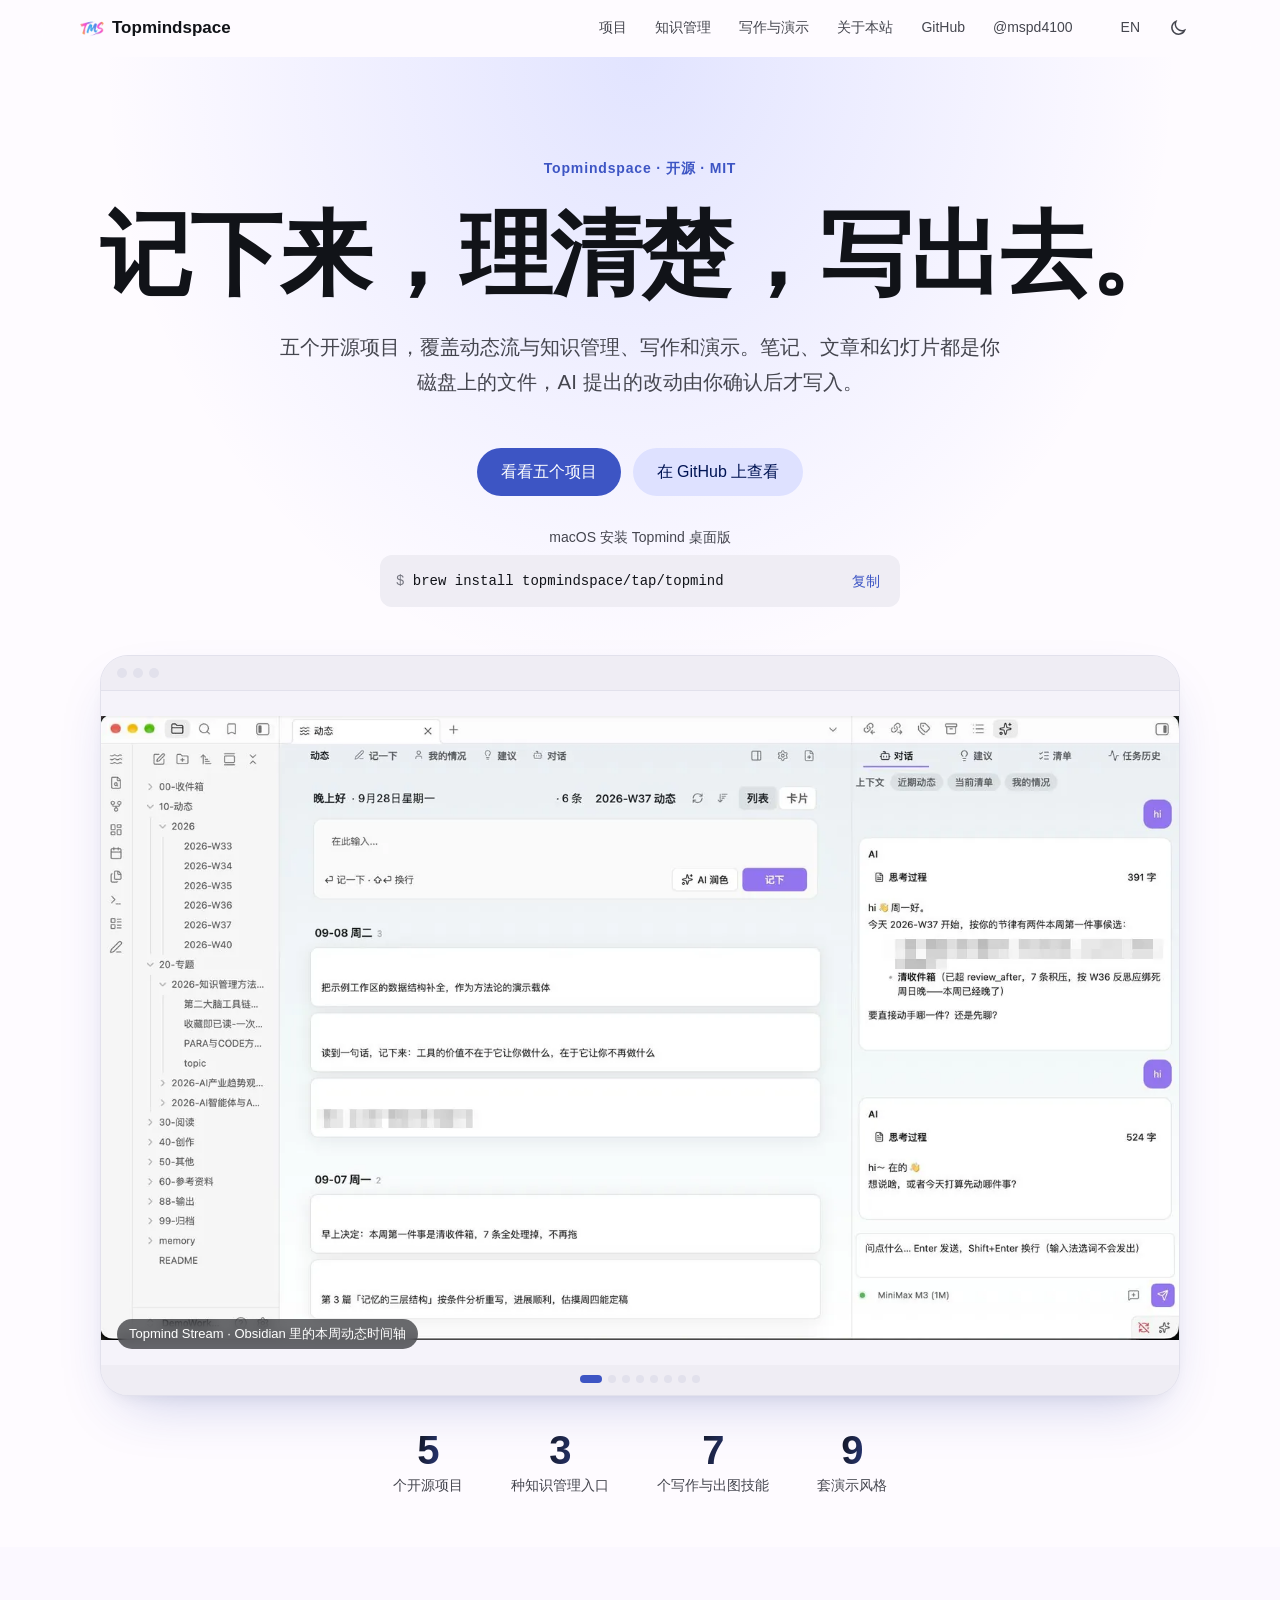
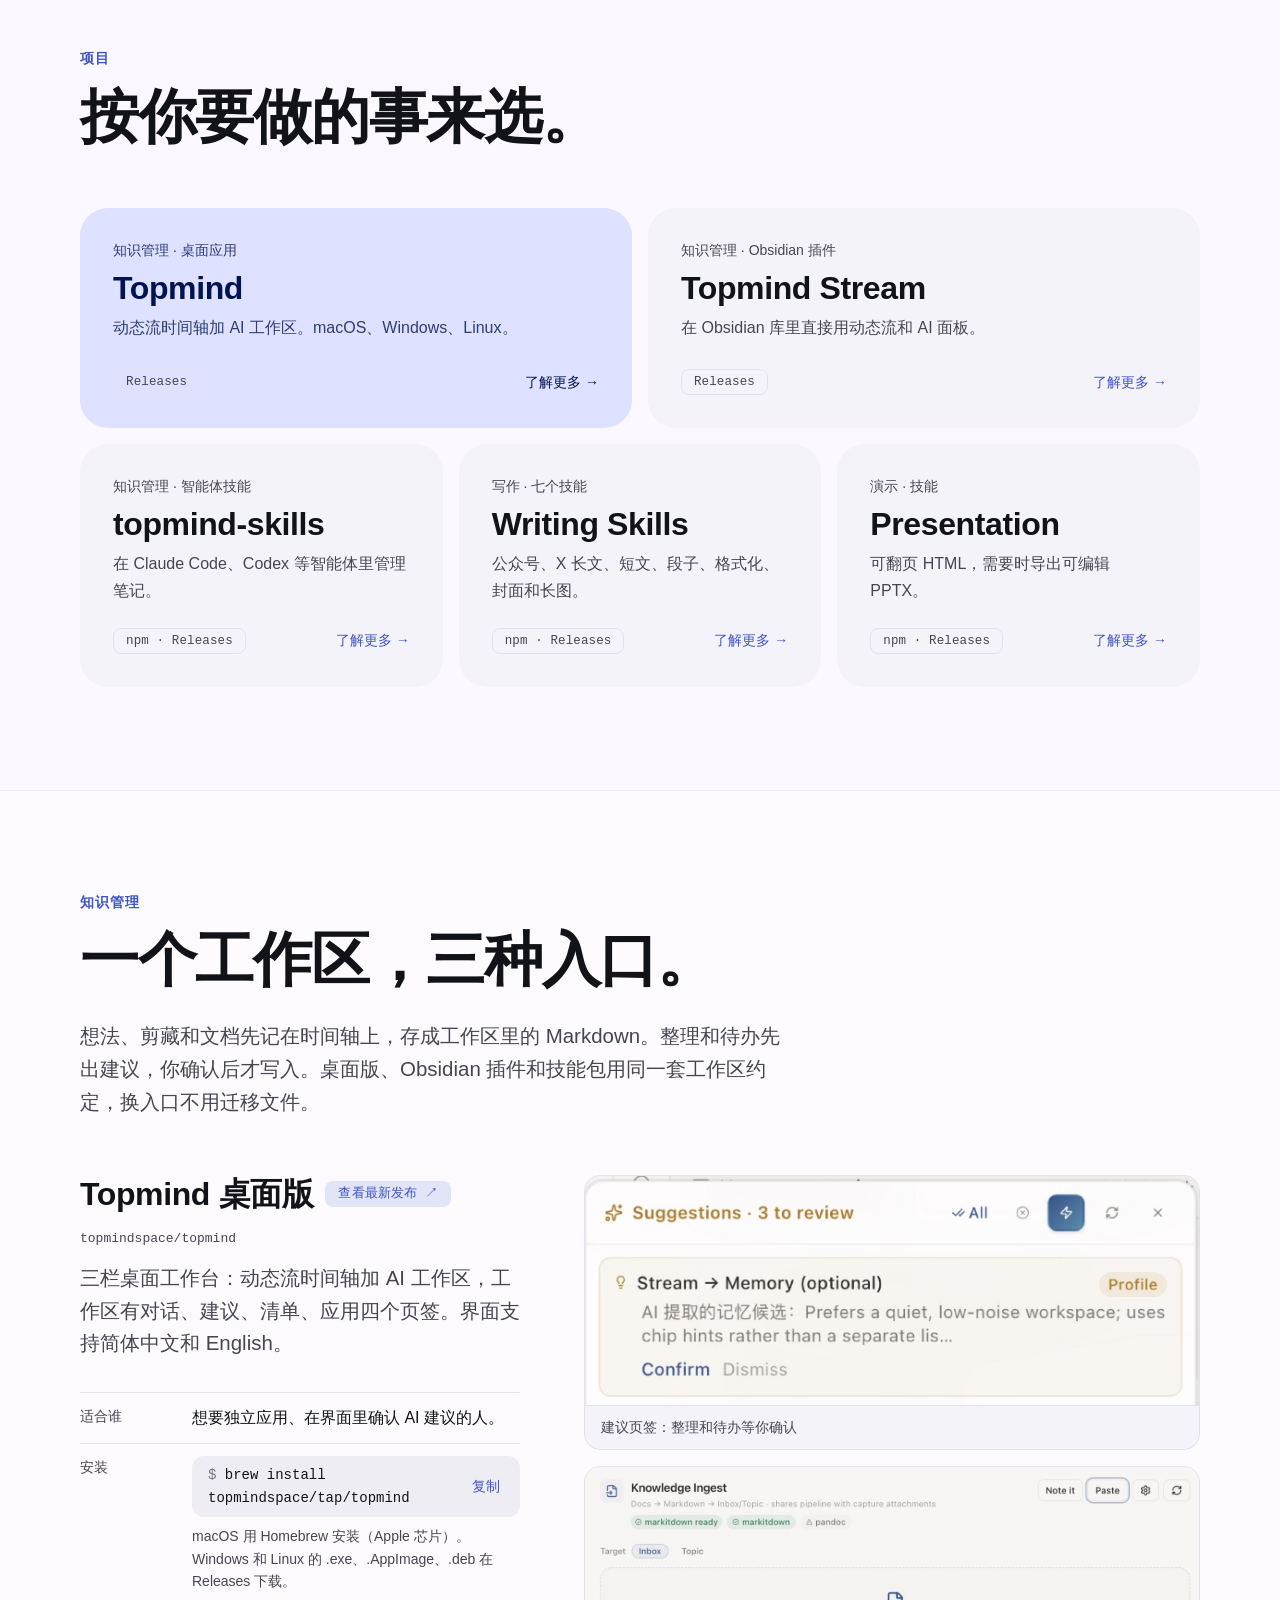
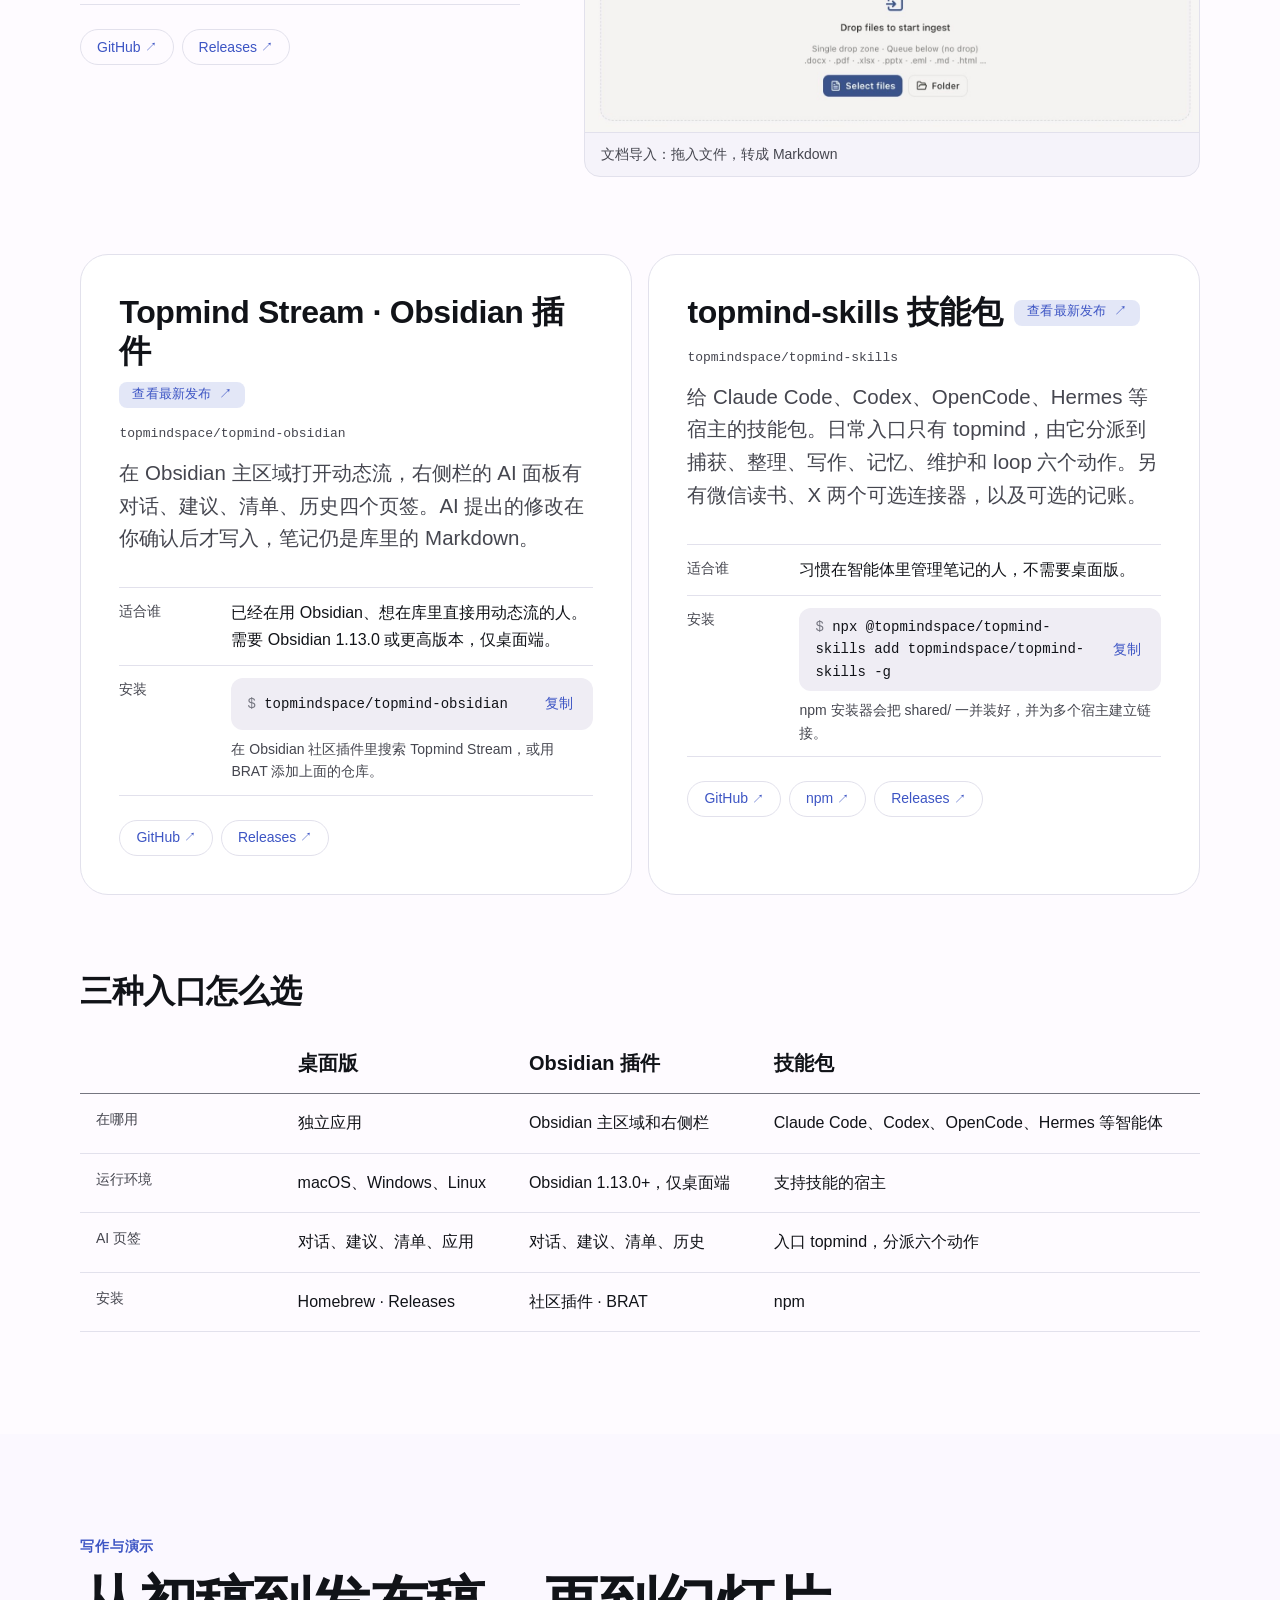
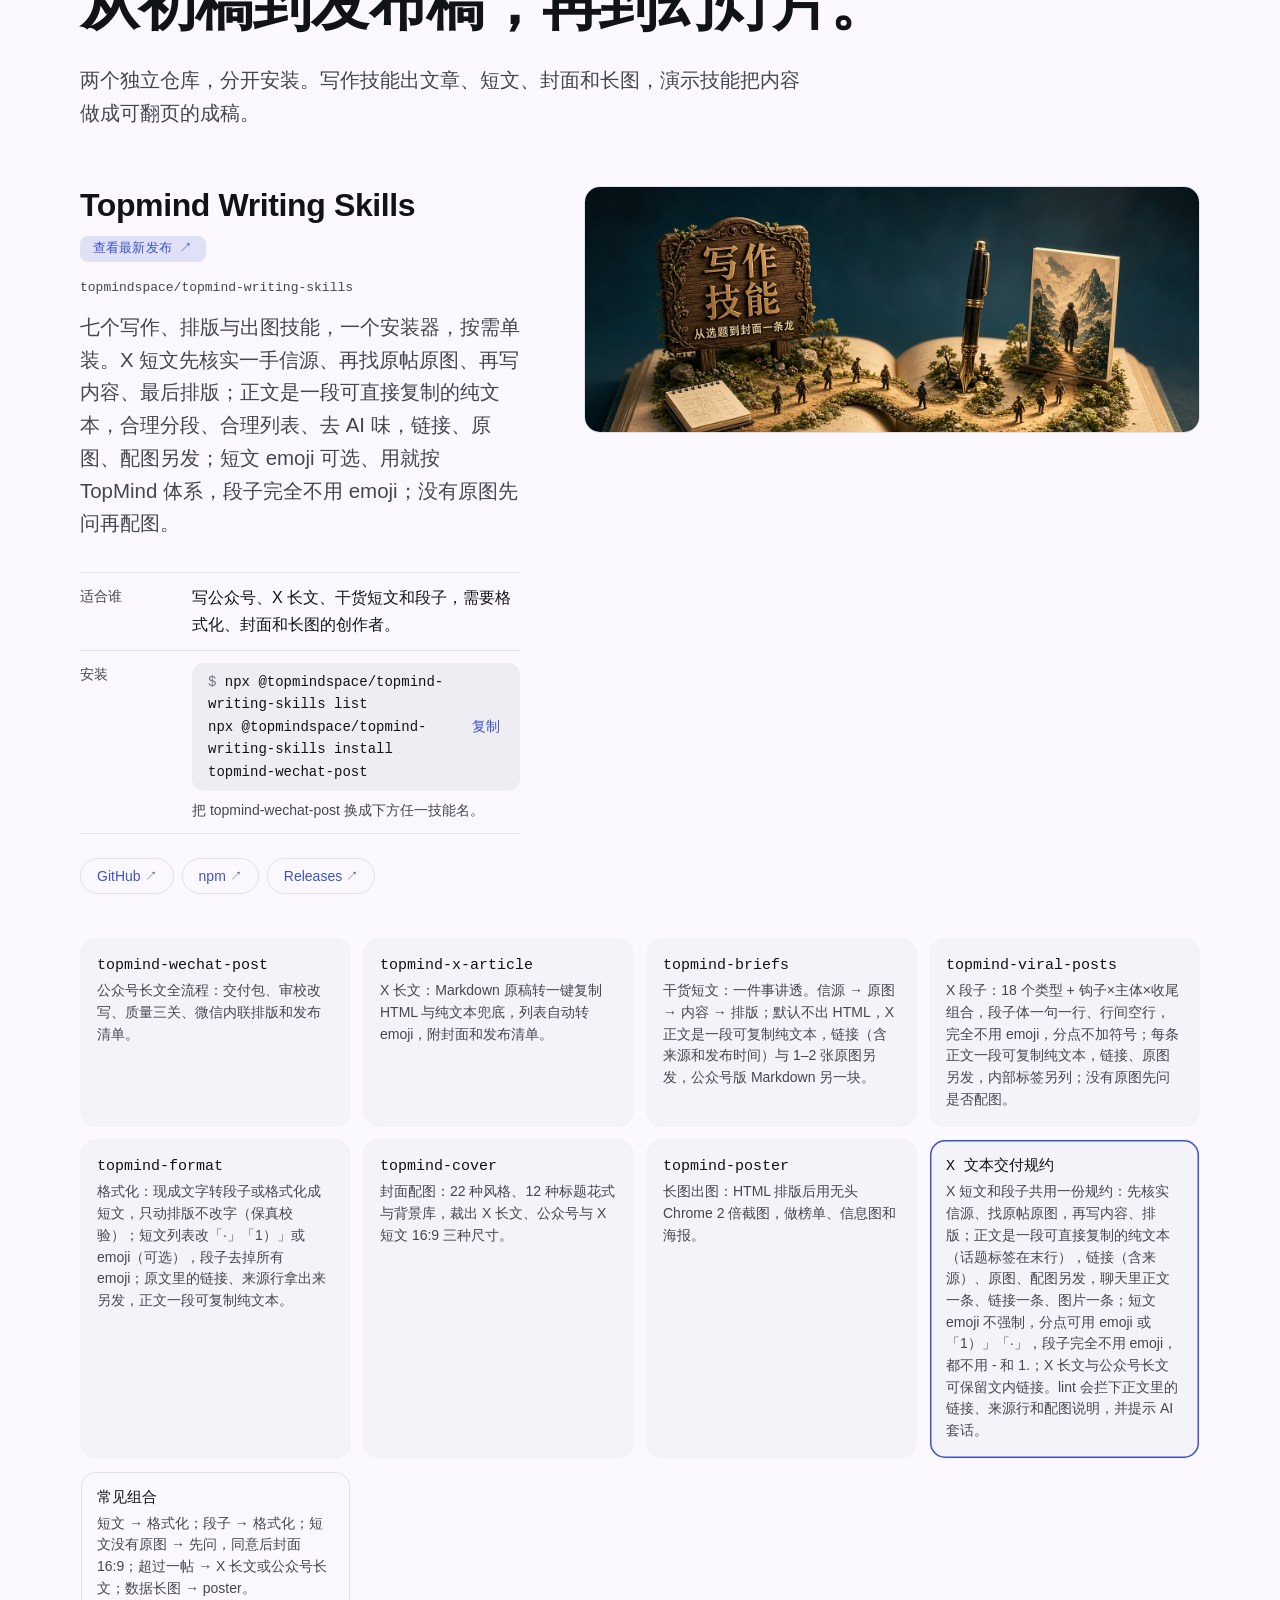
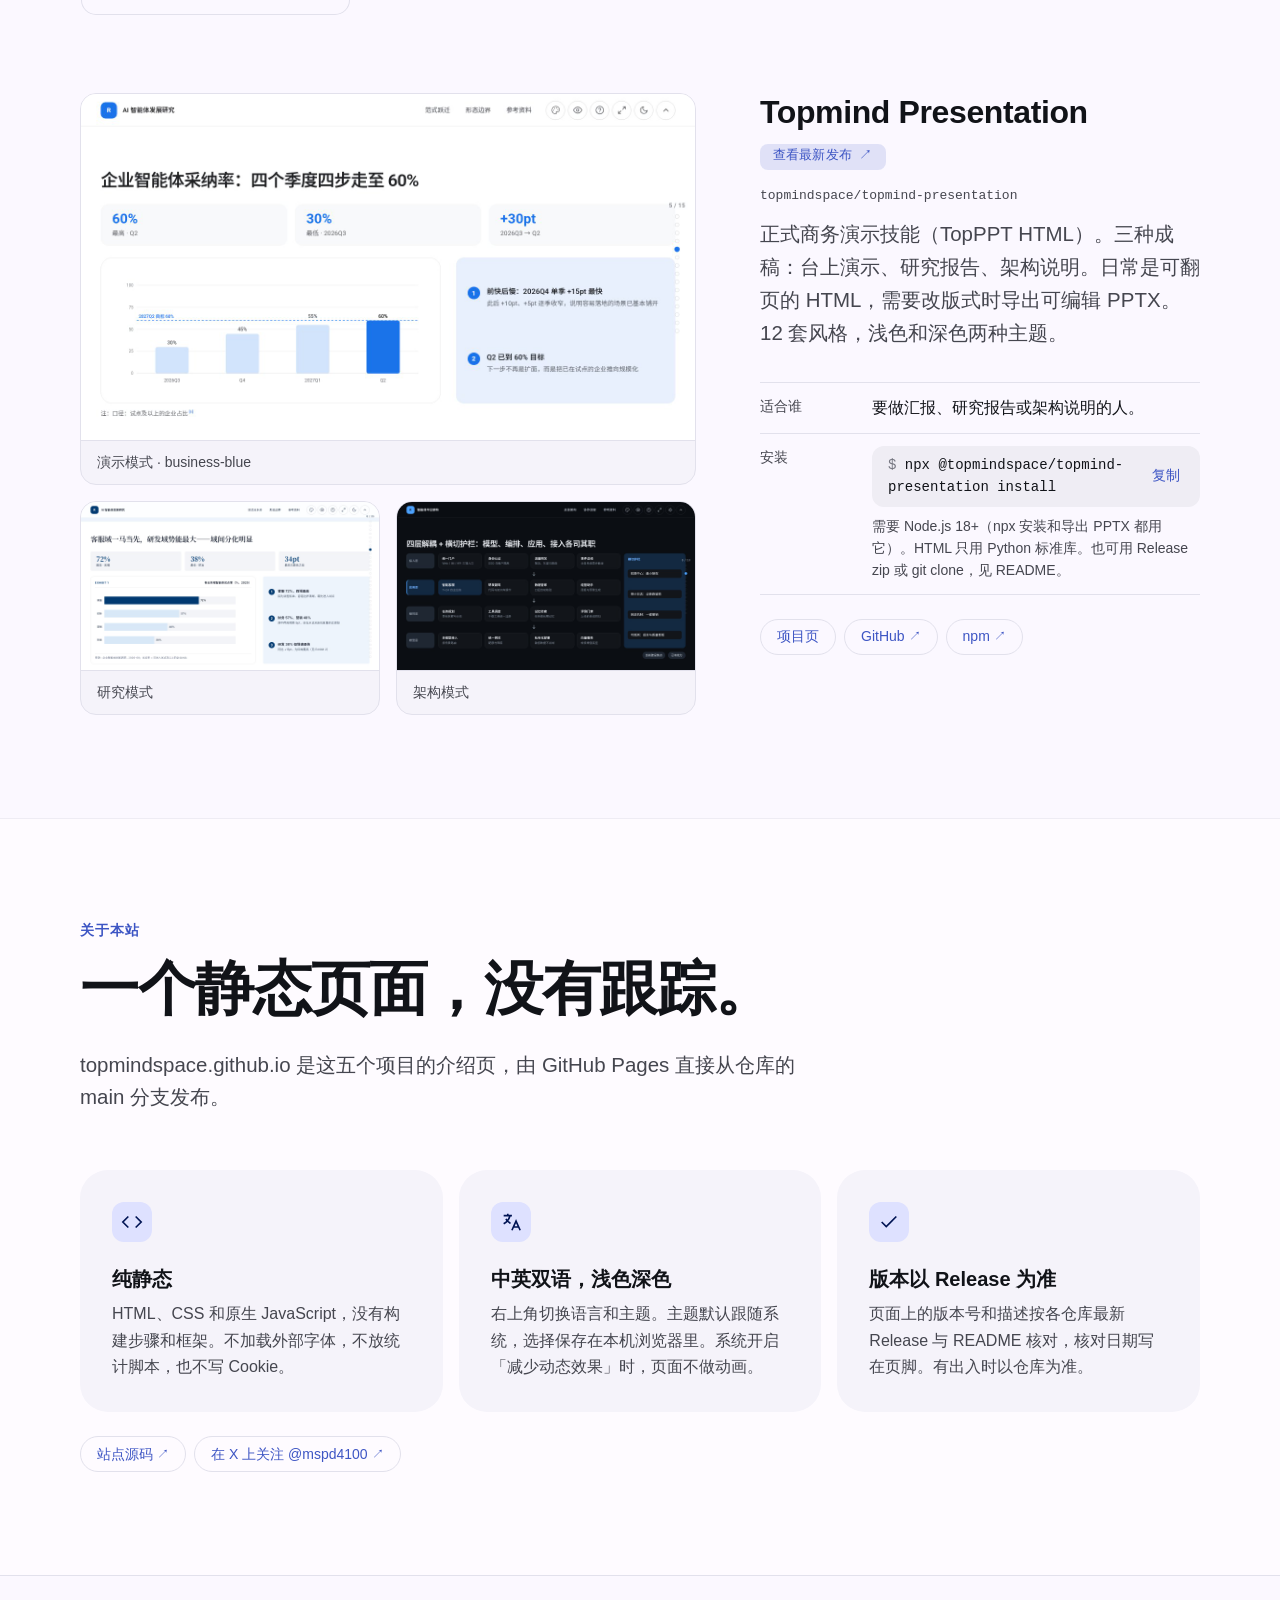
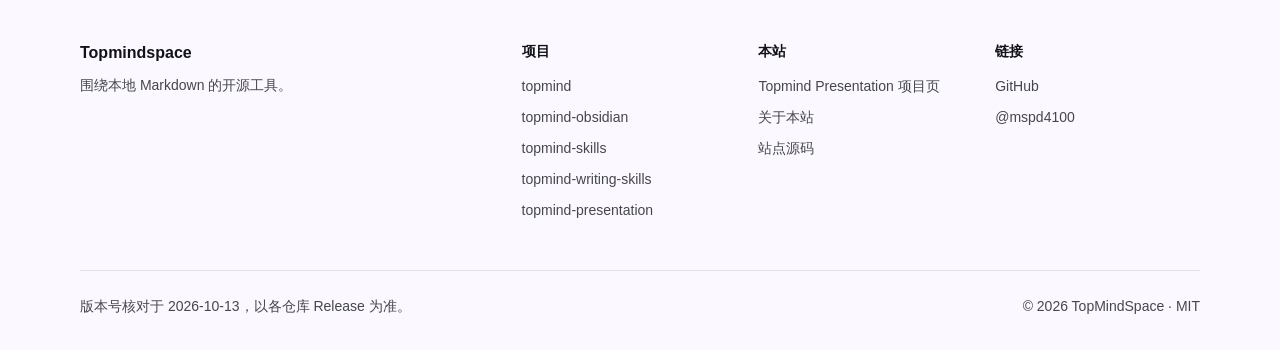
==== commit 233c0143: "presentation：同步 M13——新增多图表 / 高密度、简单版式、已有 PPT 美化（#beautify）三节与截图，风格总览更新为 12 套；安装命令改为已验证的 npx @topmind" ====
--- a/index.html
+++ b/index.html
@@ -403,15 +403,15 @@
                             <a class="tag tag--accent" href="https://github.com/topmindspace/topmind-presentation/releases/latest" target="_blank" rel="noopener noreferrer" data-i18n="link_latest">查看最新发布 ↗</a>
                         </div>
                         <span class="product__repo">topmindspace/topmind-presentation</span>
-                        <p class="product__lead" data-i18n="pres_what">正式商务演示技能（TopPPT HTML）。三种成稿：台上演示、研究报告、架构说明。日常是可翻页的 HTML，需要改版式时导出可编辑 PPTX。九套风格，浅色和深色两种主题。</p>
+                        <p class="product__lead" data-i18n="pres_what">正式商务演示技能（TopPPT HTML）。三种成稿：台上演示、研究报告、架构说明。日常是可翻页的 HTML，需要改版式时导出可编辑 PPTX。12 套风格，浅色和深色两种主题。</p>
                         <dl class="facts">
                             <div class="facts__row"><dt data-i18n="lbl_for">适合谁</dt><dd data-i18n="pres_for">要做汇报、研究报告或架构说明的人。</dd></div>
                             <div class="facts__row"><dt data-i18n="lbl_install">安装</dt><dd>
                                 <div class="cmd">
-                                    <pre><code>npx skills add topmindspace/topmind-presentation --agent claude-code -g</code></pre>
-                                    <button class="icon-btn copy-btn" type="button" data-copy="npx skills add topmindspace/topmind-presentation --agent claude-code -g" data-i18n="copy_label" data-i18n-attr="aria-label:copy_aria" aria-label="复制安装命令">复制</button>
+                                    <pre><code>npx @topmindspace/topmind-presentation install</code></pre>
+                                    <button class="icon-btn copy-btn" type="button" data-copy="npx @topmindspace/topmind-presentation install" data-i18n="copy_label" data-i18n-attr="aria-label:copy_aria" aria-label="复制安装命令">复制</button>
                                 </div>
-                                <p class="note" data-i18n="pres_note">需要 Node.js 22+。HTML 只用 Python 标准库，导出 PPTX 另需 Node。也可用 npm、Release zip 或 git clone，见 README。</p>
+                                <p class="note" data-i18n="pres_note">需要 Node.js 18+（npx 安装和导出 PPTX 都用它）。HTML 只用 Python 标准库。也可用 Release zip 或 git clone，见 README。</p>
                             </dd></div>
                         </dl>
                         <p class="links">
--- a/assets/css/home.css
+++ b/assets/css/home.css
@@ -427,6 +427,7 @@
 
 .back { display: inline-flex; align-items: center; gap: var(--sp-1); font: var(--type-label); margin-bottom: var(--sp-6); }
 .matrix { max-width: 900px; margin: 0 auto; }
+.matrix--wide { max-width: 1120px; }  /* 横版拼图（简单页四联、美化前后对比）需要更宽 */
 
 /* ---------- 14. Footer ---------- */
 .footer { background: var(--surface-container-low); border-top: 1px solid var(--outline-variant); padding: var(--sp-8) 0 var(--sp-6); font-size: 14px; }
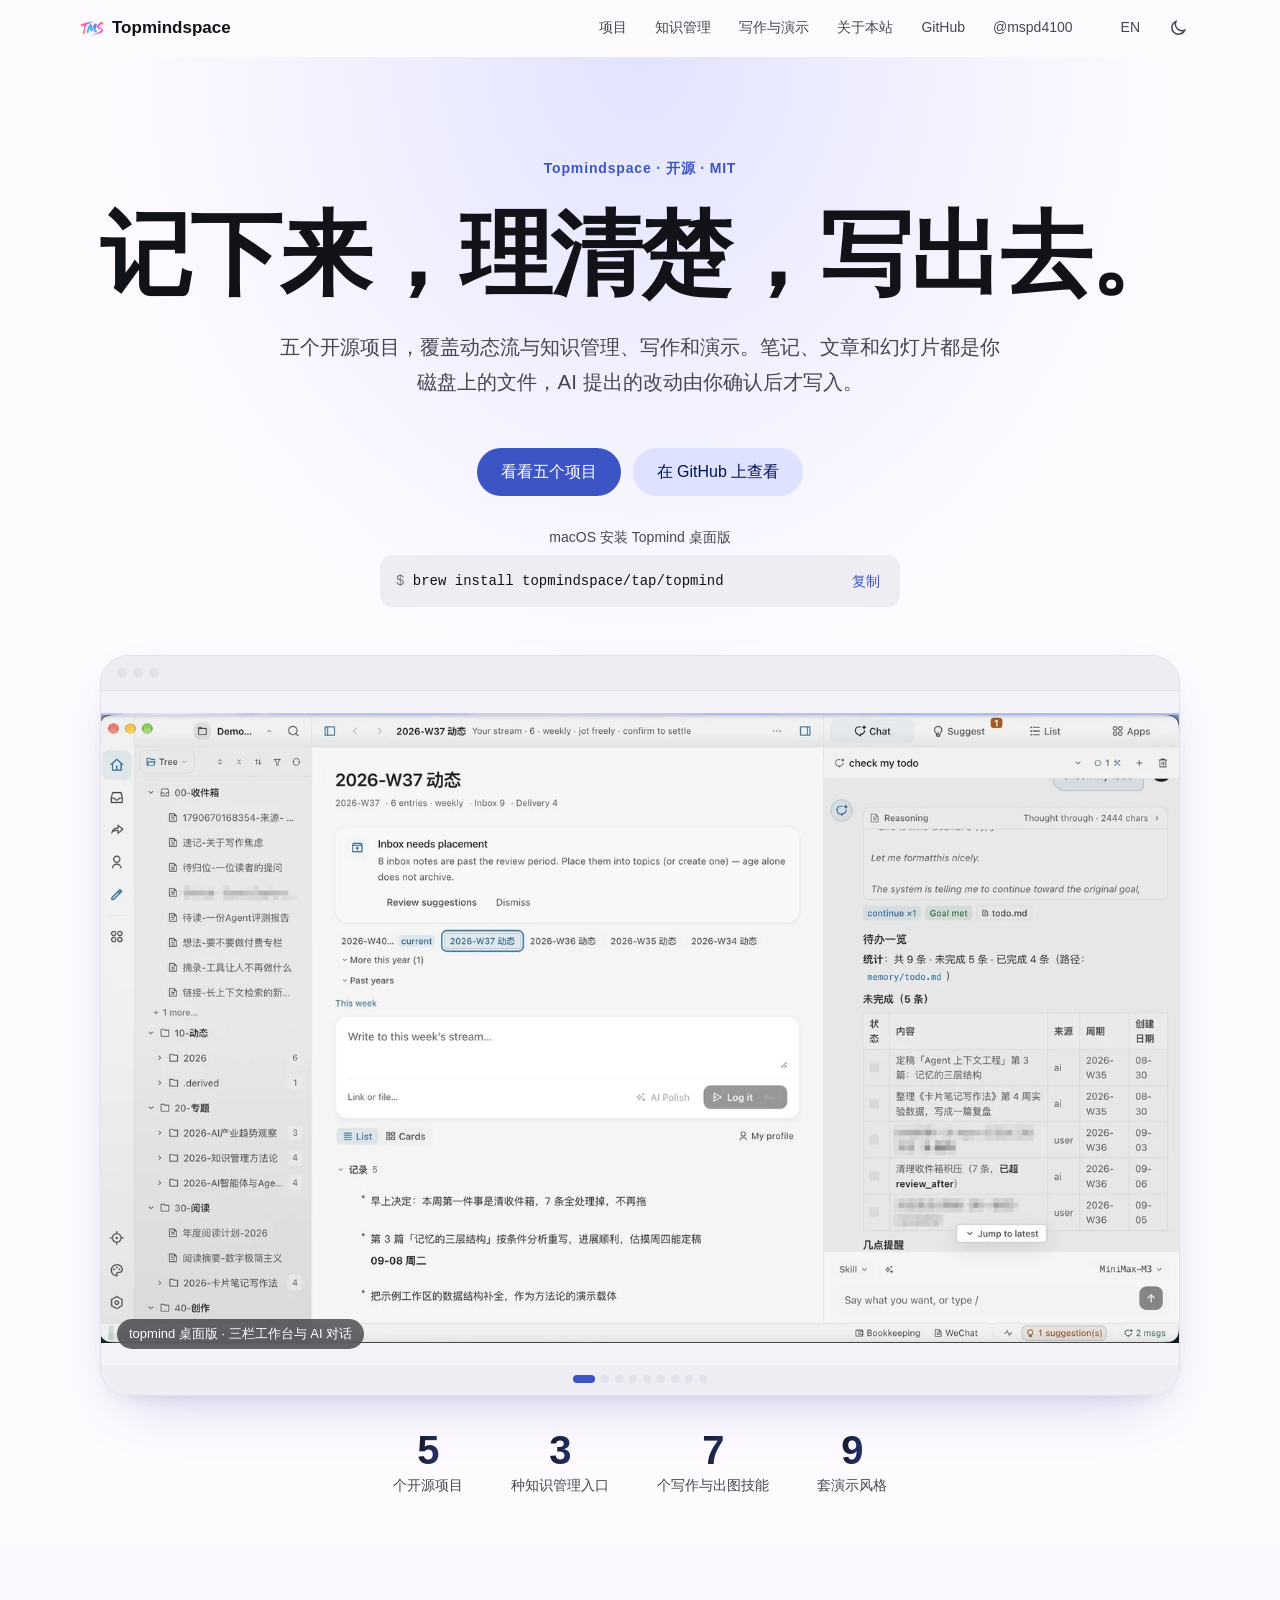
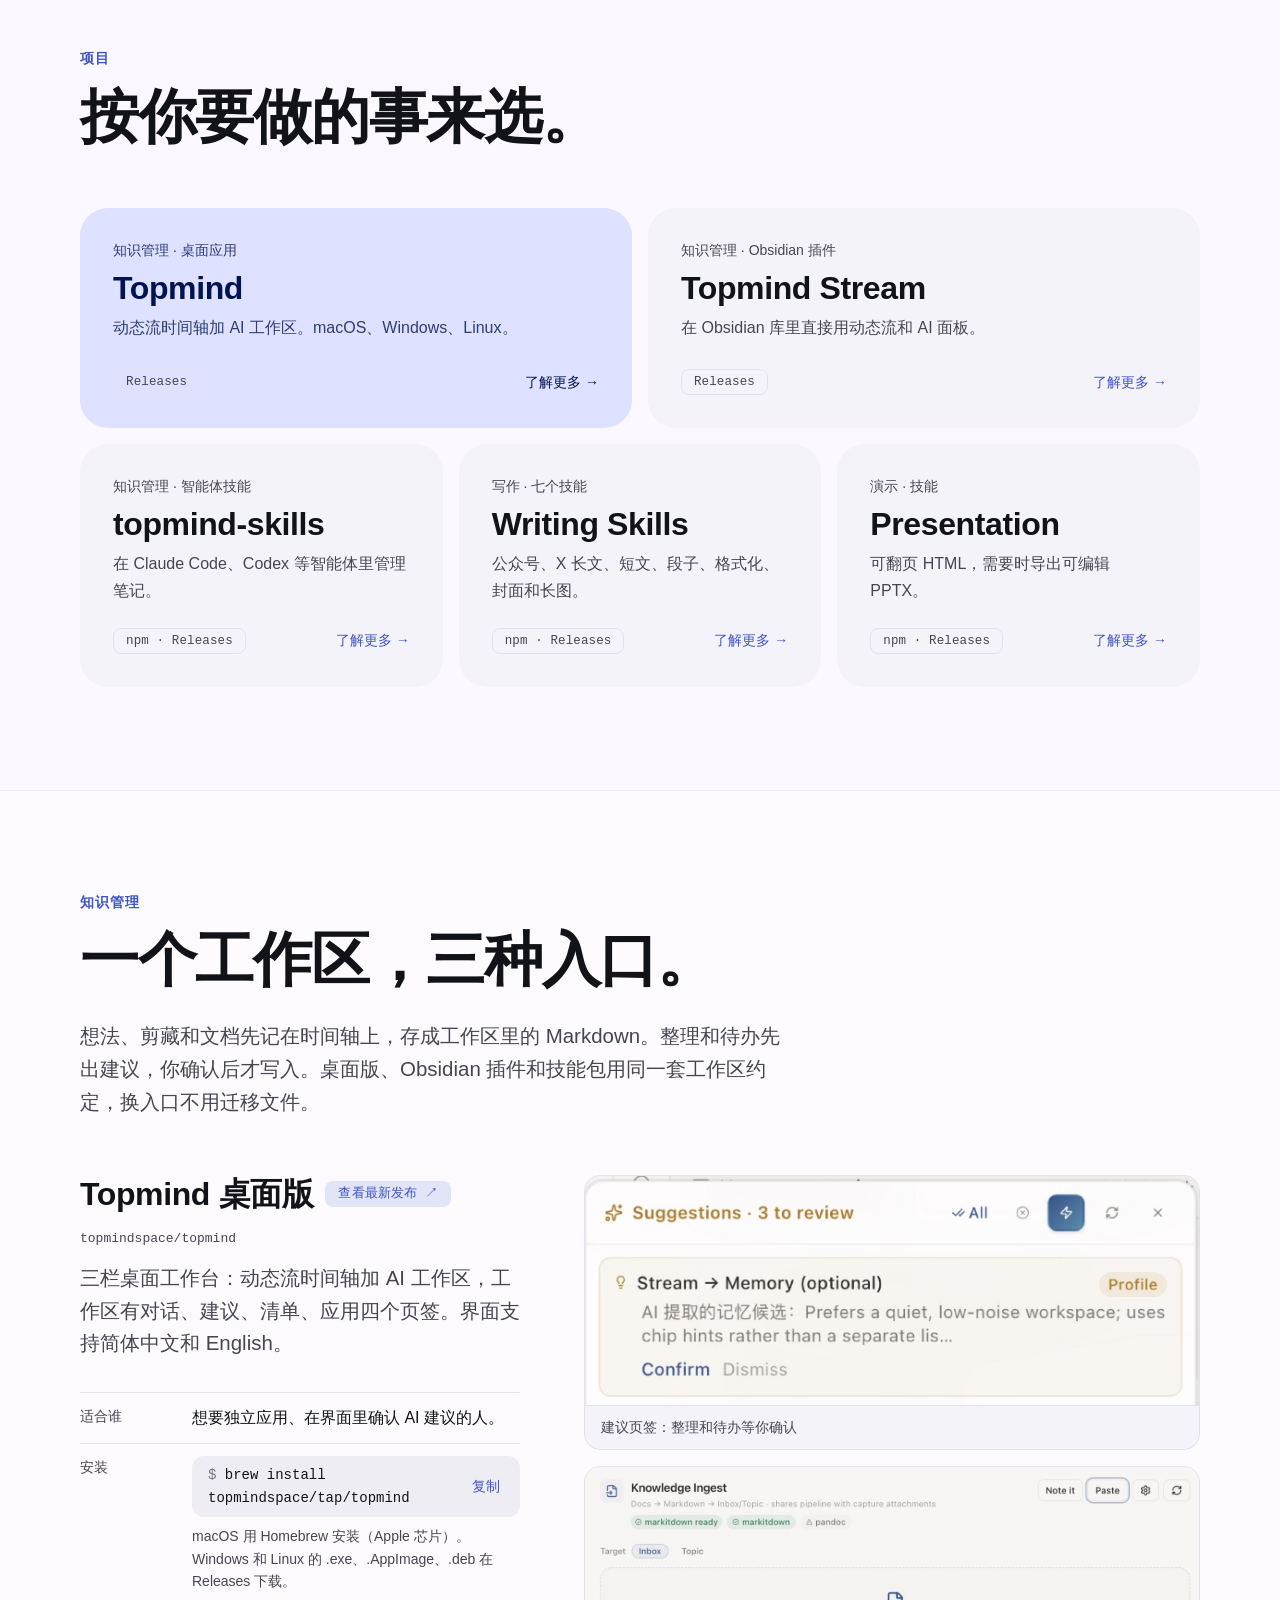
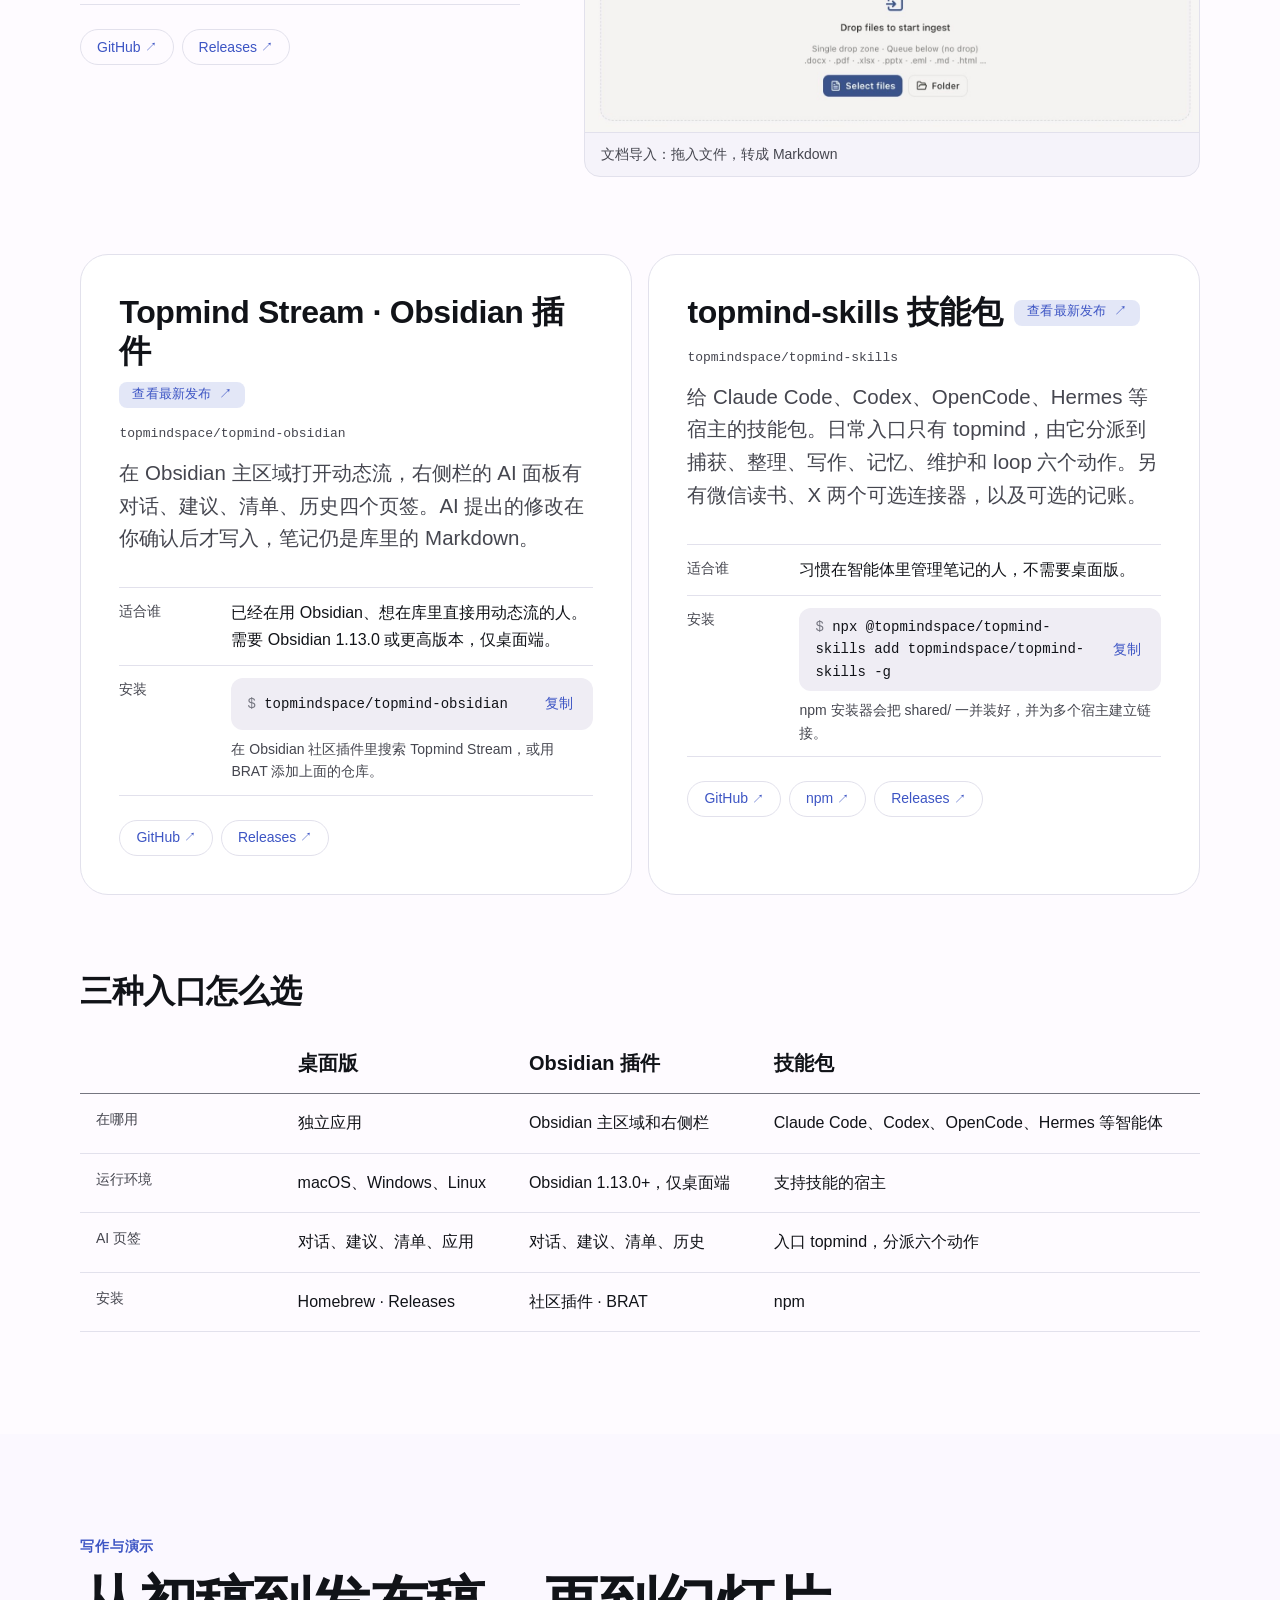
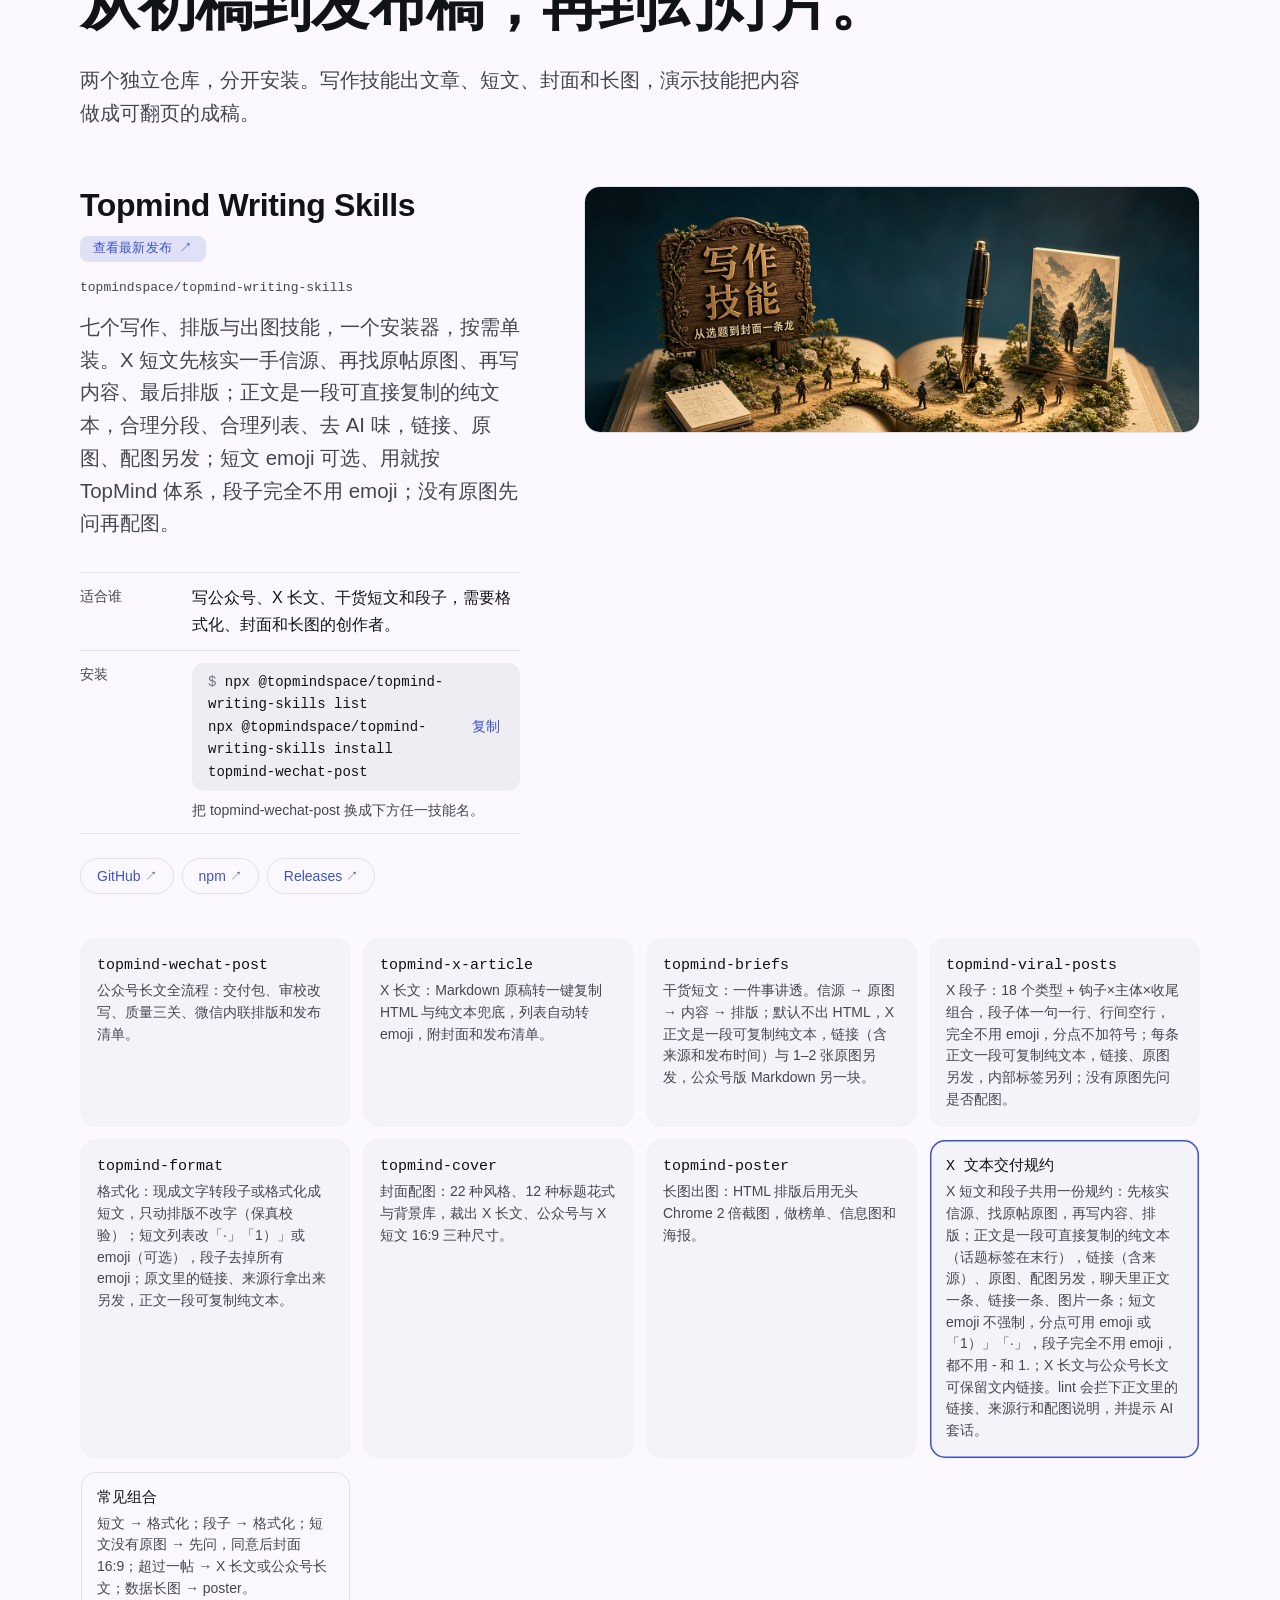
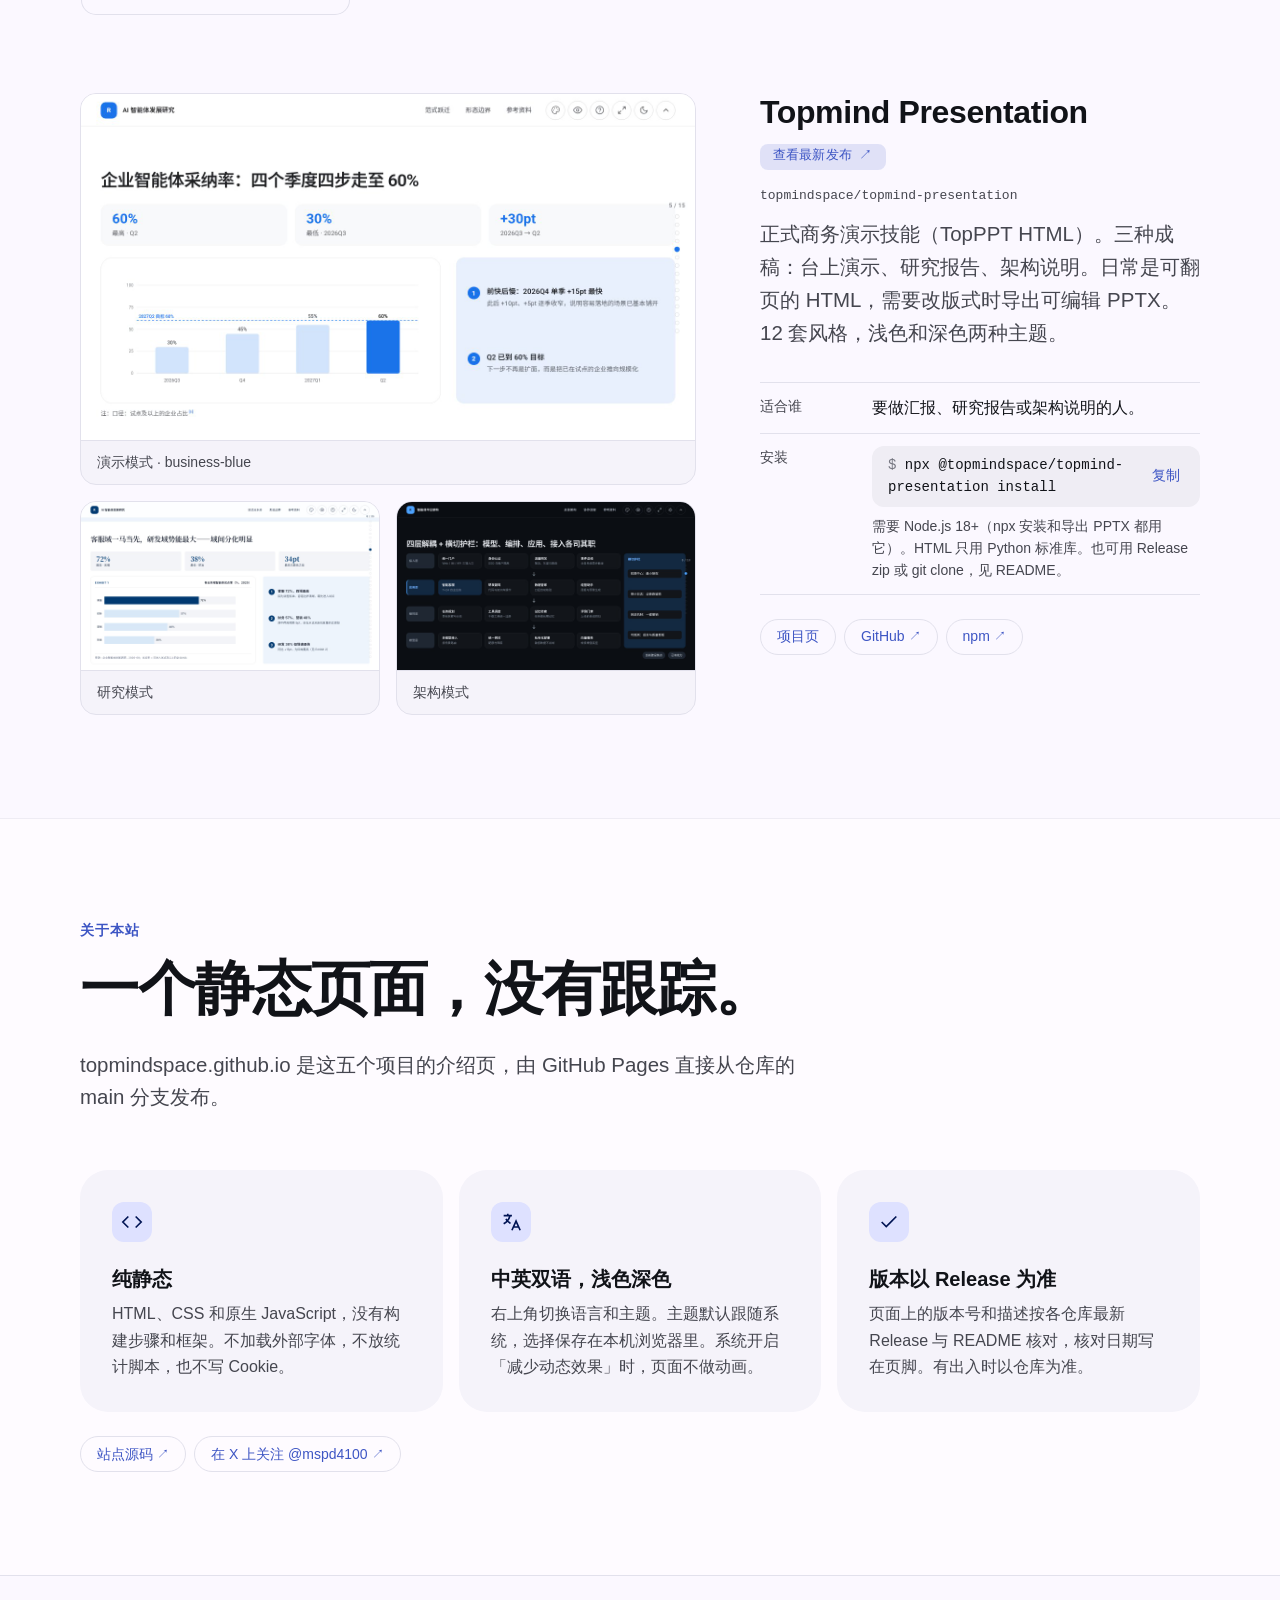
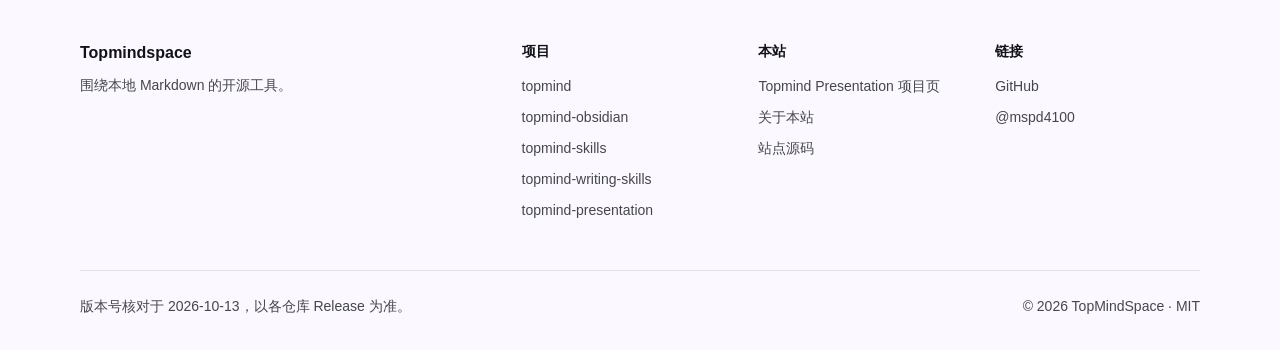
==== commit aa5c62da: "首页：hero 轮播第一张换成 topmind 桌面版主图（三栏工作台与 AI 对话），Obsidian Stream 顺延到第二张；og:image / twitter:image 改用桌面版 12" ====
--- a/index.html
+++ b/index.html
@@ -14,8 +14,10 @@
     <meta property="og:description" data-i18n-meta="content:og_description" content="Topmind 动态流与知识管理（桌面版、Obsidian 插件、技能包），写作与演示技能。文件留在本地 Markdown。">
     <meta property="og:type" content="website">
     <meta property="og:url" content="https://topmindspace.github.io/">
-    <meta property="og:image" content="https://topmindspace.github.io/assets/img/obsidian-stream-en.jpg">
-    <meta property="og:image:alt" data-i18n-meta="content:obs_img_alt" content="Obsidian 里的 Topmind Stream：本周动态时间轴">
+    <meta property="og:image" content="https://topmindspace.github.io/assets/img/og-desktop-stream.jpg">
+    <meta property="og:image:alt" data-i18n-meta="content:og_img_alt" content="topmind 桌面版：左侧目录、中间本周动态、右侧 AI 对话整理待办">
+    <meta property="og:image:width" content="1200">
+    <meta property="og:image:height" content="630">
     <meta property="og:site_name" content="Topmindspace">
     <meta property="og:locale" data-i18n-meta="content:og_locale" content="zh_CN">
     <meta property="og:locale:alternate" content="en_US">
@@ -23,7 +25,7 @@
     <meta name="twitter:card" content="summary_large_image">
     <meta name="twitter:title" data-i18n-meta="content:og_title" content="Topmindspace｜知识管理、写作与演示">
     <meta name="twitter:description" data-i18n-meta="content:og_description" content="Topmind 动态流与知识管理（桌面版、Obsidian 插件、技能包），写作与演示技能。文件留在本地 Markdown。">
-    <meta name="twitter:image" content="https://topmindspace.github.io/assets/img/obsidian-stream-en.jpg">
+    <meta name="twitter:image" content="https://topmindspace.github.io/assets/img/og-desktop-stream.jpg">
     <meta name="twitter:site" content="@mspd4100">
 
     <link rel="icon" type="image/png" href="assets/img/logo-64.png">
@@ -154,37 +156,41 @@
                         <div class="device__bar" aria-hidden="true"><i></i><i></i><i></i></div>
                         <div class="carousel__viewport">
                         <ul class="carousel__track" aria-live="polite">
-                            <li class="carousel__slide" role="group" aria-roledescription="slide" aria-label="1 / 8">
-                                <img width="1500" height="868" fetchpriority="high" decoding="async" data-i18n-attr="src:hero_s1_src;alt:hero_s1" src="assets/img/hero/01-stream-zh.webp" alt="Topmind Stream · Obsidian 里的本周动态时间轴">
-                                <p class="carousel__cap" data-i18n="hero_s1">Topmind Stream · Obsidian 里的本周动态时间轴</p>
-                            </li>
-                            <li class="carousel__slide" role="group" aria-roledescription="slide" aria-label="2 / 8" aria-hidden="true">
-                                <img width="1440" height="900" loading="lazy" decoding="async" data-i18n-attr="alt:hero_s2" src="assets/img/hero/02-topstream.webp" alt="TopStream · AI 精选资源广场">
-                                <p class="carousel__cap" data-i18n="hero_s2">TopStream · AI 精选资源广场</p>
-                            </li>
-                            <li class="carousel__slide" role="group" aria-roledescription="slide" aria-label="3 / 8" aria-hidden="true">
-                                <img width="1280" height="720" loading="lazy" decoding="async" data-i18n-attr="alt:hero_s3" src="assets/img/hero/03-presentation.webp" alt="Topmind Presentation · 演示模式">
-                                <p class="carousel__cap" data-i18n="hero_s3">Topmind Presentation · 演示模式</p>
-                            </li>
-                            <li class="carousel__slide" role="group" aria-roledescription="slide" aria-label="4 / 8" aria-hidden="true">
-                                <img width="1280" height="720" loading="lazy" decoding="async" data-i18n-attr="alt:hero_s4" src="assets/img/hero/04-report.webp" alt="Topmind Presentation · 研究报告模式">
-                                <p class="carousel__cap" data-i18n="hero_s4">Topmind Presentation · 研究报告模式</p>
-                            </li>
-                            <li class="carousel__slide" role="group" aria-roledescription="slide" aria-label="5 / 8" aria-hidden="true">
-                                <img width="1600" height="640" loading="lazy" decoding="async" data-i18n-attr="alt:hero_s5" src="assets/img/hero/05-writing.webp" alt="Topmind Writing Skills · 七个写作与出图技能">
-                                <p class="carousel__cap" data-i18n="hero_s5">Topmind Writing Skills · 七个写作与出图技能</p>
-                            </li>
-                            <li class="carousel__slide" role="group" aria-roledescription="slide" aria-label="6 / 8" aria-hidden="true">
-                                <img width="1600" height="640" loading="lazy" decoding="async" data-i18n-attr="alt:hero_s6" src="assets/img/hero/06-cover-white.webp" alt="topmind-cover 样张 · 白色清新风">
-                                <p class="carousel__cap" data-i18n="hero_s6">topmind-cover 样张 · 白色清新风</p>
-                            </li>
-                            <li class="carousel__slide" role="group" aria-roledescription="slide" aria-label="7 / 8" aria-hidden="true">
-                                <img width="1600" height="640" loading="lazy" decoding="async" data-i18n-attr="alt:hero_s7" src="assets/img/hero/07-cover-dark.webp" alt="topmind-cover 样张 · 暗色 SaaS 风">
-                                <p class="carousel__cap" data-i18n="hero_s7">topmind-cover 样张 · 暗色 SaaS 风</p>
-                            </li>
-                            <li class="carousel__slide" role="group" aria-roledescription="slide" aria-label="8 / 8" aria-hidden="true">
-                                <img width="1440" height="620" loading="lazy" decoding="async" data-i18n-attr="alt:hero_s8" src="assets/img/hero/08-ingest.webp" alt="Topmind 桌面版 · 文档导入转 Markdown">
-                                <p class="carousel__cap" data-i18n="hero_s8">Topmind 桌面版 · 文档导入转 Markdown</p>
+                            <li class="carousel__slide" role="group" aria-roledescription="slide" aria-label="1 / 9">
+                                <img width="1500" height="876" fetchpriority="high" decoding="async" data-i18n-attr="alt:hero_s1" src="assets/img/hero/00-desktop-stream.webp" alt="topmind 桌面版 · 三栏工作台与 AI 对话">
+                                <p class="carousel__cap" data-i18n="hero_s1">topmind 桌面版 · 三栏工作台与 AI 对话</p>
+                            </li>
+                            <li class="carousel__slide" role="group" aria-roledescription="slide" aria-label="2 / 9" aria-hidden="true">
+                                <img width="1500" height="868" loading="lazy" decoding="async" data-i18n-attr="src:hero_s2_src;alt:hero_s2" src="assets/img/hero/01-stream-zh.webp" alt="Topmind Stream · Obsidian 里的本周动态时间轴">
+                                <p class="carousel__cap" data-i18n="hero_s2">Topmind Stream · Obsidian 里的本周动态时间轴</p>
+                            </li>
+                            <li class="carousel__slide" role="group" aria-roledescription="slide" aria-label="3 / 9" aria-hidden="true">
+                                <img width="1440" height="900" loading="lazy" decoding="async" data-i18n-attr="alt:hero_s3" src="assets/img/hero/02-topstream.webp" alt="TopStream · AI 精选资源广场">
+                                <p class="carousel__cap" data-i18n="hero_s3">TopStream · AI 精选资源广场</p>
+                            </li>
+                            <li class="carousel__slide" role="group" aria-roledescription="slide" aria-label="4 / 9" aria-hidden="true">
+                                <img width="1280" height="720" loading="lazy" decoding="async" data-i18n-attr="alt:hero_s4" src="assets/img/hero/03-presentation.webp" alt="Topmind Presentation · 演示模式">
+                                <p class="carousel__cap" data-i18n="hero_s4">Topmind Presentation · 演示模式</p>
+                            </li>
+                            <li class="carousel__slide" role="group" aria-roledescription="slide" aria-label="5 / 9" aria-hidden="true">
+                                <img width="1280" height="720" loading="lazy" decoding="async" data-i18n-attr="alt:hero_s5" src="assets/img/hero/04-report.webp" alt="Topmind Presentation · 研究报告模式">
+                                <p class="carousel__cap" data-i18n="hero_s5">Topmind Presentation · 研究报告模式</p>
+                            </li>
+                            <li class="carousel__slide" role="group" aria-roledescription="slide" aria-label="6 / 9" aria-hidden="true">
+                                <img width="1600" height="640" loading="lazy" decoding="async" data-i18n-attr="alt:hero_s6" src="assets/img/hero/05-writing.webp" alt="Topmind Writing Skills · 七个写作与出图技能">
+                                <p class="carousel__cap" data-i18n="hero_s6">Topmind Writing Skills · 七个写作与出图技能</p>
+                            </li>
+                            <li class="carousel__slide" role="group" aria-roledescription="slide" aria-label="7 / 9" aria-hidden="true">
+                                <img width="1600" height="640" loading="lazy" decoding="async" data-i18n-attr="alt:hero_s7" src="assets/img/hero/06-cover-white.webp" alt="topmind-cover 样张 · 白色清新风">
+                                <p class="carousel__cap" data-i18n="hero_s7">topmind-cover 样张 · 白色清新风</p>
+                            </li>
+                            <li class="carousel__slide" role="group" aria-roledescription="slide" aria-label="8 / 9" aria-hidden="true">
+                                <img width="1600" height="640" loading="lazy" decoding="async" data-i18n-attr="alt:hero_s8" src="assets/img/hero/07-cover-dark.webp" alt="topmind-cover 样张 · 暗色 SaaS 风">
+                                <p class="carousel__cap" data-i18n="hero_s8">topmind-cover 样张 · 暗色 SaaS 风</p>
+                            </li>
+                            <li class="carousel__slide" role="group" aria-roledescription="slide" aria-label="9 / 9" aria-hidden="true">
+                                <img width="1440" height="620" loading="lazy" decoding="async" data-i18n-attr="alt:hero_s9" src="assets/img/hero/08-ingest.webp" alt="Topmind 桌面版 · 文档导入转 Markdown">
+                                <p class="carousel__cap" data-i18n="hero_s9">Topmind 桌面版 · 文档导入转 Markdown</p>
                             </li>
                         </ul>
                         <button class="carousel__btn carousel__btn--prev" type="button" data-dir="-1" data-i18n-attr="aria-label:hero_car_prev" aria-label="上一张"><svg viewBox="0 0 24 24" aria-hidden="true"><path d="M15 5l-7 7 7 7"/></svg></button>
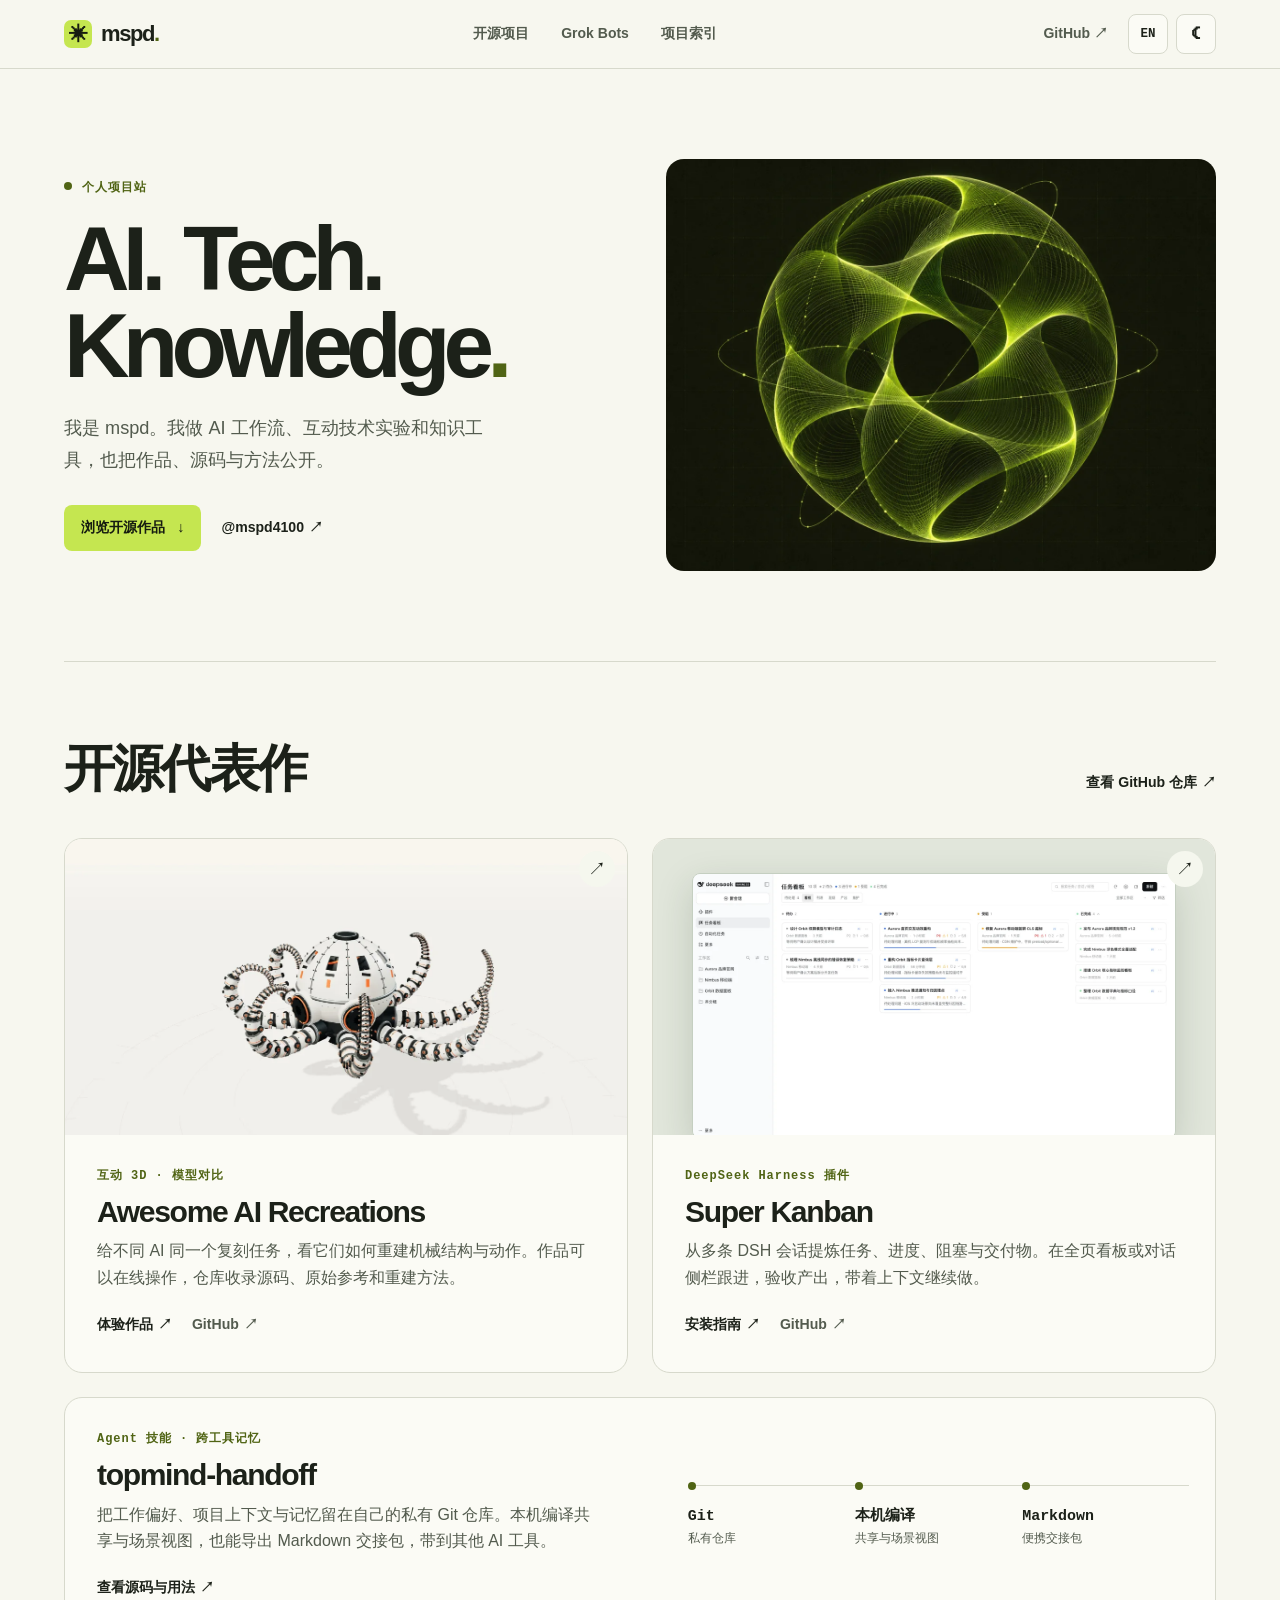
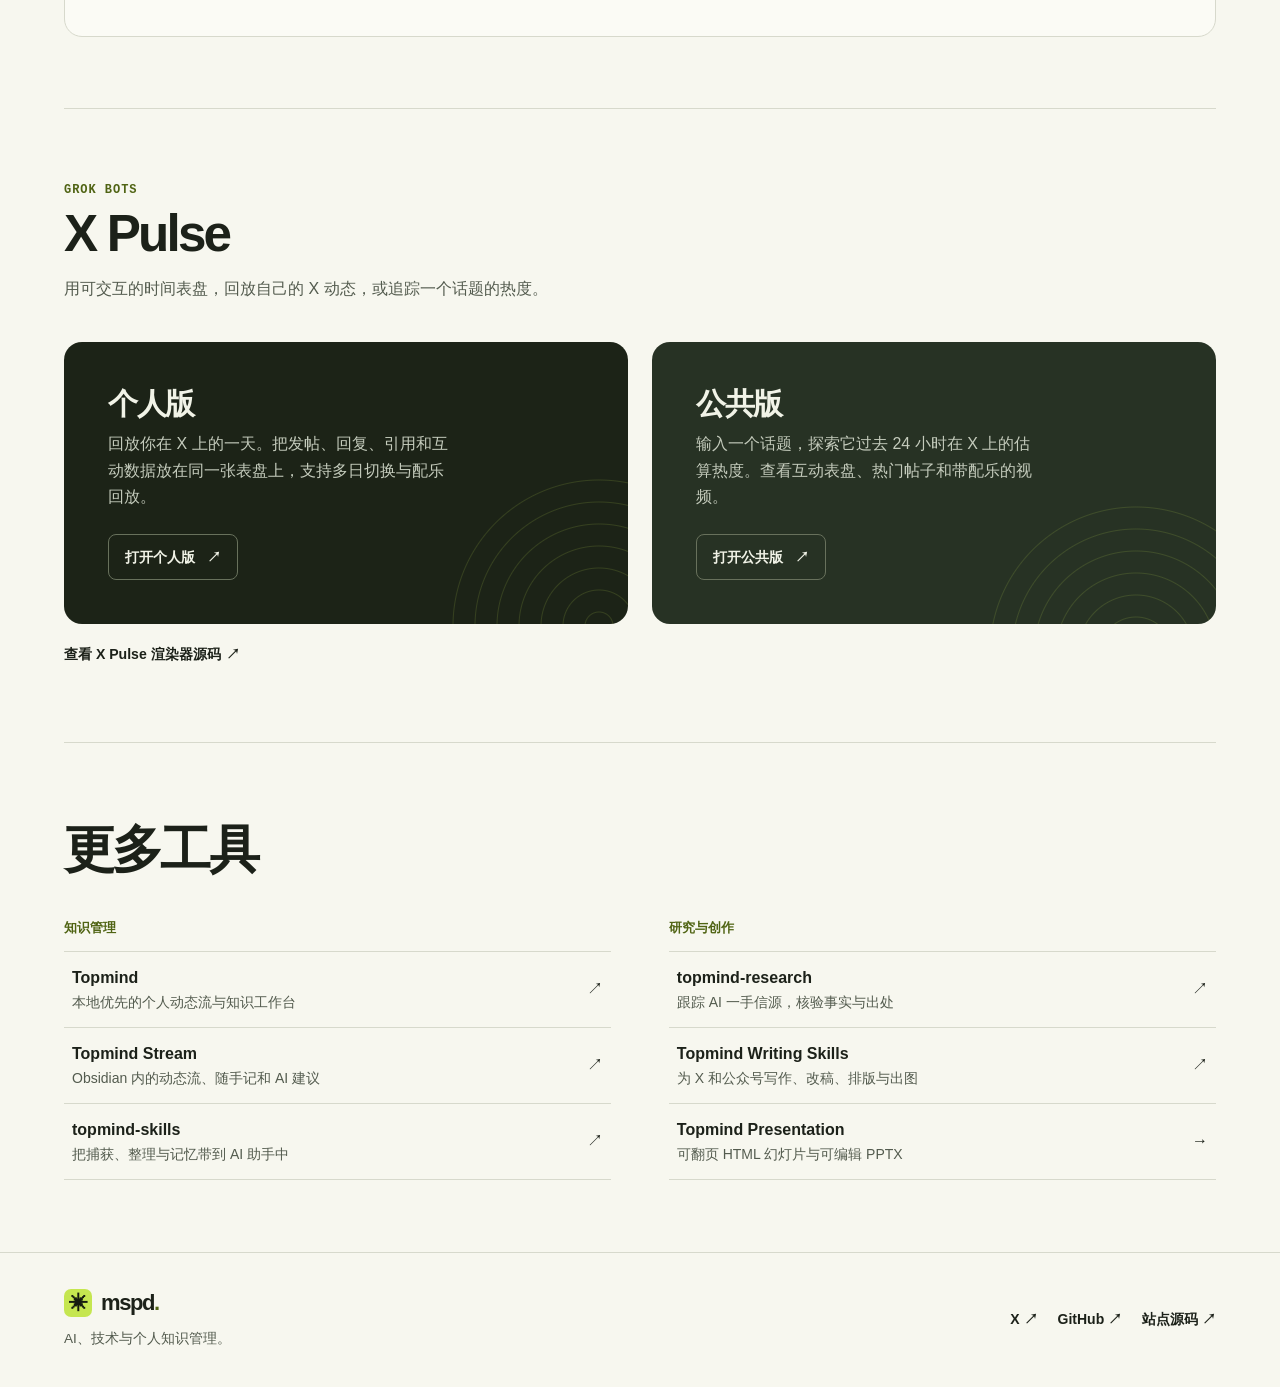
==== commit f6127521: "Rebuild the site around AI, tech, and knowledge" ====
--- a/index.html
+++ b/index.html
@@ -1,512 +1,192 @@
 <!DOCTYPE html>
-<html lang="zh-CN">
+<html lang="zh-CN" data-i18n-base="i18n">
 <head>
     <meta charset="UTF-8">
-    <meta name="viewport" content="width=device-width, initial-scale=1.0">
-    <title data-i18n="meta_title">Topmindspace｜知识管理、写作与演示</title>
-    <meta name="description" data-i18n-meta="content:meta_description" content="Topmindspace 的开源项目：Topmind 个人动态流与知识管理（桌面版、Obsidian 插件、技能包），写作技能，以及生成可翻页 HTML 和可编辑 PPTX 的演示技能。">
-    <meta name="author" content="TopMindSpace">
-    <meta name="robots" content="index, follow">
-    <meta name="theme-color" content="#fefbff">
+    <meta name="viewport" content="width=device-width, initial-scale=1">
+    <title data-i18n="site_title">AI · Tech · Knowledge | mspd</title>
+    <meta name="description" data-i18n-meta="content:site_description" content="mspd 的个人项目站，收录 AI 工作流、开源工具、互动 3D 实验与知识管理项目。">
+    <meta name="author" content="mspd">
+    <meta name="theme-color" content="#f7f7ef">
     <link rel="canonical" href="https://topmindspace.github.io/">
-
-    <meta property="og:title" data-i18n-meta="content:og_title" content="Topmindspace｜知识管理、写作与演示">
-    <meta property="og:description" data-i18n-meta="content:og_description" content="Topmind 动态流与知识管理（桌面版、Obsidian 插件、技能包），写作与演示技能。文件留在本地 Markdown。">
+    <link rel="icon" type="image/png" href="assets/img/work/mark.png">
     <meta property="og:type" content="website">
+    <meta property="og:site_name" content="mspd">
+    <meta property="og:title" content="AI · Tech · Knowledge | mspd">
+    <meta property="og:description" data-i18n-meta="content:site_description" content="mspd 的个人项目站，收录 AI 工作流、开源工具、互动 3D 实验与知识管理项目。">
     <meta property="og:url" content="https://topmindspace.github.io/">
-    <meta property="og:image" content="https://topmindspace.github.io/assets/img/og-desktop-stream.jpg">
-    <meta property="og:image:alt" data-i18n-meta="content:og_img_alt" content="topmind 桌面版：左侧目录、中间本周动态、右侧 AI 对话整理待办">
+    <meta property="og:image" content="https://topmindspace.github.io/assets/img/work/share.jpg">
     <meta property="og:image:width" content="1200">
     <meta property="og:image:height" content="630">
-    <meta property="og:site_name" content="Topmindspace">
+    <meta property="og:image:alt" content="AI · Tech · Knowledge / mspd">
     <meta property="og:locale" data-i18n-meta="content:og_locale" content="zh_CN">
     <meta property="og:locale:alternate" content="en_US">
-
     <meta name="twitter:card" content="summary_large_image">
-    <meta name="twitter:title" data-i18n-meta="content:og_title" content="Topmindspace｜知识管理、写作与演示">
-    <meta name="twitter:description" data-i18n-meta="content:og_description" content="Topmind 动态流与知识管理（桌面版、Obsidian 插件、技能包），写作与演示技能。文件留在本地 Markdown。">
-    <meta name="twitter:image" content="https://topmindspace.github.io/assets/img/og-desktop-stream.jpg">
     <meta name="twitter:site" content="@mspd4100">
-
-    <link rel="icon" type="image/png" href="assets/img/logo-64.png">
-    <link rel="apple-touch-icon" href="assets/img/icon-180.png">
-    <script>
-        (function () {
-            var d = document.documentElement, t = null;
-            try { t = localStorage.getItem('topmind-theme'); if (localStorage.getItem('topmind-lang') === 'en') d.setAttribute('data-pending-lang', 'en'); } catch (e) {}
-            if (t !== 'dark' && t !== 'light') t = window.matchMedia && matchMedia('(prefers-color-scheme: dark)').matches ? 'dark' : 'light';
-            d.setAttribute('data-theme', t);
-            d.classList.add('js');
-            var m = document.querySelector('meta[name="theme-color"]');
-            if (m) m.setAttribute('content', t === 'dark' ? '#111319' : '#fefbff');
-        })();
-    </script>
-    <link rel="stylesheet" href="assets/css/home.css">
-
+    <meta name="twitter:image" content="https://topmindspace.github.io/assets/img/work/share.jpg">
     <script type="application/ld+json">
     {
-        "@context": "https://schema.org",
-        "@graph": [
-            {
-                "@type": "Organization",
-                "name": "TopMindSpace",
-                "url": "https://topmindspace.github.io/",
-                "sameAs": ["https://github.com/topmindspace", "https://x.com/mspd4100"]
-            },
-            {
-                "@type": "WebSite",
-                "name": "Topmindspace",
-                "url": "https://topmindspace.github.io/",
-                "inLanguage": ["zh-CN", "en"],
-                "publisher": {"@type": "Organization", "name": "TopMindSpace", "url": "https://github.com/topmindspace"}
-            },
-            {
-                "@type": "SoftwareApplication",
-                "name": "Topmind",
-                "applicationCategory": "ProductivityApplication",
-                "operatingSystem": "macOS, Windows, Linux",
-                "downloadUrl": "https://github.com/topmindspace/topmind/releases",
-                "url": "https://github.com/topmindspace/topmind",
-                "downloadUrl": "https://github.com/topmindspace/topmind/releases"
-            },
-            {
-                "@type": "SoftwareApplication",
-                "name": "Topmind Stream for Obsidian",
-                "applicationCategory": "ProductivityApplication",
-                "operatingSystem": "macOS, Windows, Linux",
-                "downloadUrl": "https://github.com/topmindspace/topmind-obsidian/releases",
-                "url": "https://github.com/topmindspace/topmind-obsidian"
-            },
-            {
-                "@type": "SoftwareApplication",
-                "name": "topmind-skills",
-                "applicationCategory": "DeveloperApplication",
-                "downloadUrl": "https://www.npmjs.com/package/@topmindspace/topmind-skills",
-                "url": "https://github.com/topmindspace/topmind-skills"
-            },
-            {
-                "@type": "SoftwareApplication",
-                "name": "Topmind Writing Skills",
-                "applicationCategory": "DeveloperApplication",
-                "downloadUrl": "https://www.npmjs.com/package/@topmindspace/topmind-writing-skills",
-                "url": "https://github.com/topmindspace/topmind-writing-skills"
-            },
-            {
-                "@type": "SoftwareApplication",
-                "name": "Topmind Presentation",
-                "applicationCategory": "DeveloperApplication",
-                "downloadUrl": "https://www.npmjs.com/package/@topmindspace/topmind-presentation",
-                "url": "https://github.com/topmindspace/topmind-presentation"
-            }
-        ]
+      "@context": "https://schema.org",
+      "@type": "WebSite",
+      "name": "AI · Tech · Knowledge",
+      "url": "https://topmindspace.github.io/",
+      "inLanguage": ["zh-CN", "en"],
+      "author": {"@type": "Person", "name": "mspd", "sameAs": "https://x.com/mspd4100"}
     }
     </script>
+    <script src="assets/js/theme.js"></script>
+    <link rel="stylesheet" href="assets/css/home.css">
+    <script src="assets/js/i18n.js" defer></script>
+    <script src="assets/js/main.js" defer></script>
 </head>
 <body>
     <a href="#main" class="skip-link" data-i18n="skip_link">跳到主要内容</a>
-
     <header class="topbar" id="nav">
-        <div class="topbar__inner">
-            <a href="" class="topbar__brand">
-                <img src="assets/img/logo-64.png" alt="" class="topbar__logo" width="24" height="24">
-                <span>Topmindspace</span>
-            </a>
+        <div class="wrap topbar__inner">
+            <a href="./" class="wordmark"><span class="mark" aria-hidden="true">✳</span>mspd<span class="wordmark__dot" aria-hidden="true">.</span></a>
             <nav class="topbar__links" id="navLinks" data-i18n-attr="aria-label:nav_aria_label" aria-label="主导航">
-                <a href="#projects" class="topbar__link nav__link" data-i18n="nav_projects">项目</a>
-                <a href="#knowledge" class="topbar__link nav__link" data-i18n="nav_knowledge">知识管理</a>
-                <a href="#create" class="topbar__link nav__link" data-i18n="nav_create">写作与演示</a>
-                <a href="#about" class="topbar__link nav__link" data-i18n="nav_about">关于本站</a>
-                <a href="https://github.com/topmindspace" target="_blank" rel="noopener noreferrer" class="topbar__link nav__link">GitHub</a>
-                <a href="https://x.com/mspd4100" target="_blank" rel="noopener noreferrer" class="topbar__link nav__link">@mspd4100</a>
+                <a class="nav__link" href="#projects" data-i18n="nav_projects">开源项目</a>
+                <a class="nav__link" href="#bots" data-i18n="nav_bots">Grok Bots</a>
+                <a class="nav__link" href="#index" data-i18n="nav_index">项目索引</a>
             </nav>
             <div class="topbar__actions">
-                <button class="icon-btn" id="langToggle" type="button" aria-label="EN，切换到英文">
-                    <span id="langCurrent">EN</span>
-                </button>
-                <button class="icon-btn" id="themeToggle" type="button" data-i18n-attr="aria-label:theme_aria" aria-label="切换浅色或深色">
-                    <svg class="when-light" viewBox="0 0 24 24" fill="none" stroke="currentColor" stroke-width="1.8" aria-hidden="true"><path d="M20 14.5A8 8 0 0 1 9.5 4a8 8 0 1 0 10.5 10.5Z"/></svg>
-                    <svg class="when-dark" viewBox="0 0 24 24" fill="none" stroke="currentColor" stroke-width="1.8" aria-hidden="true"><circle cx="12" cy="12" r="4"/><path d="M12 2v2M12 20v2M4.9 4.9l1.4 1.4M17.7 17.7l1.4 1.4M2 12h2M20 12h2M4.9 19.1l1.4-1.4M17.7 6.3l1.4-1.4"/></svg>
-                </button>
-                <button class="icon-btn topbar__burger" id="navBurger" type="button" aria-expanded="false" aria-controls="navLinks" data-i18n-attr="aria-label:nav_menu" aria-label="打开菜单">
-                    <svg viewBox="0 0 24 24" fill="none" stroke="currentColor" stroke-width="1.8" aria-hidden="true"><path d="M4 8h16M4 16h16"/></svg>
-                </button>
+                <a class="topbar__github" href="https://github.com/topmindspace">GitHub <span aria-hidden="true">↗</span></a>
+                <button class="icon-btn" id="langToggle" type="button" aria-label="切换到英文"><span id="langCurrent">EN</span></button>
+                <button class="icon-btn" id="themeToggle" type="button" data-i18n-attr="aria-label:theme_aria" aria-label="深色模式" aria-pressed="false"><span aria-hidden="true" class="when-light">☾</span><span aria-hidden="true" class="when-dark">☀</span></button>
+                <button class="icon-btn topbar__burger" id="navBurger" type="button" aria-expanded="false" aria-controls="navLinks" aria-label="打开菜单"><span aria-hidden="true">☰</span></button>
             </div>
         </div>
     </header>
 
     <main id="main" tabindex="-1">
-        <section class="hero" aria-labelledby="hero-title">
-            <div class="wrap">
-                <p class="eyebrow" data-i18n="hero_eyebrow">Topmindspace · 开源 · MIT</p>
-                <h1 id="hero-title" class="display" data-i18n="hero_title">记下来，理清楚，写出去。</h1>
-                <p class="lede" data-i18n="hero_lede">五个开源项目，覆盖动态流与知识管理、写作和演示。笔记、文章和幻灯片都是你磁盘上的文件，AI 提出的改动由你确认后才写入。</p>
-                <div class="hero__cta">
-                    <a class="btn btn--filled" href="#projects" data-i18n="hero_cta_projects">看看五个项目</a>
-                    <a class="btn btn--tonal" href="https://github.com/topmindspace" target="_blank" rel="noopener noreferrer" data-i18n="hero_cta_github">在 GitHub 上查看</a>
+        <section class="wrap home-hero" aria-labelledby="hero-title">
+            <div class="home-hero__copy">
+                <p class="eyebrow"><span class="status-dot" aria-hidden="true"></span><span data-i18n="hero_eyebrow">个人项目站</span></p>
+                <h1 id="hero-title" lang="en">AI. Tech.<br>Knowledge<span class="hero-period">.</span></h1>
+                <p class="lede" data-i18n="hero_lede">我是 mspd。我做 AI 工作流、互动技术实验和知识工具，也把作品、源码与方法公开。</p>
+                <div class="actions">
+                    <a class="btn btn--primary" href="#projects"><span data-i18n="hero_projects">浏览开源作品</span><span aria-hidden="true">↓</span></a>
+                    <a class="text-link" href="https://x.com/mspd4100">@mspd4100 <span aria-hidden="true">↗</span></a>
                 </div>
-                <div class="hero__install">
-                    <p class="label" data-i18n="hero_install_label">macOS 安装 Topmind 桌面版</p>
-                    <div class="cmd">
-                        <pre><code>brew install topmindspace/tap/topmind</code></pre>
-                        <button class="icon-btn copy-btn" type="button" data-copy="brew install topmindspace/tap/topmind" data-i18n="copy_label" data-i18n-attr="aria-label:copy_aria" aria-label="复制安装命令">复制</button>
-                    </div>
-                </div>
-                <figure class="hero__visual reveal">
-                    <div class="device carousel" data-carousel aria-roledescription="carousel" data-i18n-attr="aria-label:hero_car_aria" aria-label="项目截图轮播" tabindex="0">
-                        <div class="device__bar" aria-hidden="true"><i></i><i></i><i></i></div>
-                        <div class="carousel__viewport">
-                        <ul class="carousel__track" aria-live="polite">
-                            <li class="carousel__slide" role="group" aria-roledescription="slide" aria-label="1 / 9">
-                                <img width="1500" height="876" fetchpriority="high" decoding="async" data-i18n-attr="alt:hero_s1" src="assets/img/hero/00-desktop-stream.webp" alt="topmind 桌面版 · 三栏工作台与 AI 对话">
-                                <p class="carousel__cap" data-i18n="hero_s1">topmind 桌面版 · 三栏工作台与 AI 对话</p>
-                            </li>
-                            <li class="carousel__slide" role="group" aria-roledescription="slide" aria-label="2 / 9" aria-hidden="true">
-                                <img width="1500" height="868" loading="lazy" decoding="async" data-i18n-attr="src:hero_s2_src;alt:hero_s2" src="assets/img/hero/01-stream-zh.webp" alt="Topmind Stream · Obsidian 里的本周动态时间轴">
-                                <p class="carousel__cap" data-i18n="hero_s2">Topmind Stream · Obsidian 里的本周动态时间轴</p>
-                            </li>
-                            <li class="carousel__slide" role="group" aria-roledescription="slide" aria-label="3 / 9" aria-hidden="true">
-                                <img width="1440" height="900" loading="lazy" decoding="async" data-i18n-attr="alt:hero_s3" src="assets/img/hero/02-topstream.webp" alt="TopStream · AI 精选资源广场">
-                                <p class="carousel__cap" data-i18n="hero_s3">TopStream · AI 精选资源广场</p>
-                            </li>
-                            <li class="carousel__slide" role="group" aria-roledescription="slide" aria-label="4 / 9" aria-hidden="true">
-                                <img width="1280" height="720" loading="lazy" decoding="async" data-i18n-attr="alt:hero_s4" src="assets/img/hero/03-presentation.webp" alt="Topmind Presentation · 演示模式">
-                                <p class="carousel__cap" data-i18n="hero_s4">Topmind Presentation · 演示模式</p>
-                            </li>
-                            <li class="carousel__slide" role="group" aria-roledescription="slide" aria-label="5 / 9" aria-hidden="true">
-                                <img width="1280" height="720" loading="lazy" decoding="async" data-i18n-attr="alt:hero_s5" src="assets/img/hero/04-report.webp" alt="Topmind Presentation · 研究报告模式">
-                                <p class="carousel__cap" data-i18n="hero_s5">Topmind Presentation · 研究报告模式</p>
-                            </li>
-                            <li class="carousel__slide" role="group" aria-roledescription="slide" aria-label="6 / 9" aria-hidden="true">
-                                <img width="1600" height="640" loading="lazy" decoding="async" data-i18n-attr="alt:hero_s6" src="assets/img/hero/05-writing.webp" alt="Topmind Writing Skills · 七个写作与出图技能">
-                                <p class="carousel__cap" data-i18n="hero_s6">Topmind Writing Skills · 七个写作与出图技能</p>
-                            </li>
-                            <li class="carousel__slide" role="group" aria-roledescription="slide" aria-label="7 / 9" aria-hidden="true">
-                                <img width="1600" height="640" loading="lazy" decoding="async" data-i18n-attr="alt:hero_s7" src="assets/img/hero/06-cover-white.webp" alt="topmind-cover 样张 · 白色清新风">
-                                <p class="carousel__cap" data-i18n="hero_s7">topmind-cover 样张 · 白色清新风</p>
-                            </li>
-                            <li class="carousel__slide" role="group" aria-roledescription="slide" aria-label="8 / 9" aria-hidden="true">
-                                <img width="1600" height="640" loading="lazy" decoding="async" data-i18n-attr="alt:hero_s8" src="assets/img/hero/07-cover-dark.webp" alt="topmind-cover 样张 · 暗色 SaaS 风">
-                                <p class="carousel__cap" data-i18n="hero_s8">topmind-cover 样张 · 暗色 SaaS 风</p>
-                            </li>
-                            <li class="carousel__slide" role="group" aria-roledescription="slide" aria-label="9 / 9" aria-hidden="true">
-                                <img width="1440" height="620" loading="lazy" decoding="async" data-i18n-attr="alt:hero_s9" src="assets/img/hero/08-ingest.webp" alt="Topmind 桌面版 · 文档导入转 Markdown">
-                                <p class="carousel__cap" data-i18n="hero_s9">Topmind 桌面版 · 文档导入转 Markdown</p>
-                            </li>
-                        </ul>
-                        <button class="carousel__btn carousel__btn--prev" type="button" data-dir="-1" data-i18n-attr="aria-label:hero_car_prev" aria-label="上一张"><svg viewBox="0 0 24 24" aria-hidden="true"><path d="M15 5l-7 7 7 7"/></svg></button>
-                        <button class="carousel__btn carousel__btn--next" type="button" data-dir="1" data-i18n-attr="aria-label:hero_car_next" aria-label="下一张"><svg viewBox="0 0 24 24" aria-hidden="true"><path d="M9 5l7 7-7 7"/></svg></button>
-                        </div>
-                        <div class="carousel__dots" role="tablist"></div>
-                    </div>
-                </figure>
-                <dl class="hero__stats">
-                    <div class="stat"><dt class="visually-hidden" data-i18n="stat_projects_l">开源项目</dt><dd><b>5</b><span data-i18n="stat_projects">个开源项目</span></dd></div>
-                    <div class="stat"><dt class="visually-hidden" data-i18n="stat_entry_l">入口</dt><dd><b>3</b><span data-i18n="stat_entry">种知识管理入口</span></dd></div>
-                    <div class="stat"><dt class="visually-hidden" data-i18n="stat_skills_l">写作技能</dt><dd><b>7</b><span data-i18n="stat_skills">个写作与出图技能</span></dd></div>
-                    <div class="stat"><dt class="visually-hidden" data-i18n="stat_styles_l">演示风格</dt><dd><b>9</b><span data-i18n="stat_styles">套演示风格</span></dd></div>
-                </dl>
+            </div>
+            <div class="home-hero__art">
+                <img src="assets/img/work/atlas.webp" width="1200" height="900" alt="" fetchpriority="high">
             </div>
         </section>
 
-        <section class="section section--tonal" id="projects" aria-labelledby="projects-title">
-            <div class="wrap">
-                <div class="section__head reveal">
-                    <span class="eyebrow" data-i18n="projects_eyebrow">项目</span>
-                    <h2 id="projects-title" class="headline" data-i18n="projects_title">按你要做的事来选。</h2>
+        <section class="wrap section" id="projects" tabindex="-1" aria-labelledby="projects-title">
+            <div class="section__head section__head--split">
+                <div>
+                    <h2 class="headline" id="projects-title" data-i18n="projects_title">开源代表作</h2>
                 </div>
-                <div class="bento">
-                    <a class="tile tile--feature tile--a reveal" href="#topmind">
-                        <span class="tile__kicker" data-i18n="tile_desk_k">知识管理 · 桌面应用</span>
-                        <span class="tile__name">Topmind</span>
-                        <span class="tile__desc" data-i18n="tile_desk_d">动态流时间轴加 AI 工作区。macOS、Windows、Linux。</span>
-                        <span class="tile__foot"><span class="tag">Releases</span><span class="tile__more" data-i18n="tile_more">了解更多 →</span></span>
+                <a class="text-link" href="https://github.com/orgs/topmindspace/repositories"><span data-i18n="all_repos">查看 GitHub 仓库</span> <span aria-hidden="true">↗</span></a>
+            </div>
+            <div class="work-grid">
+                <article class="work" id="recreations">
+                    <a class="work__media work__media--dark" href="https://topmindspace.github.io/awesome-ai-recreations/" aria-labelledby="recreations-title recreations-demo">
+                        <img src="assets/img/work/oc8.webp" width="1200" height="675" loading="lazy" decoding="async" data-i18n-attr="alt:recreations_alt" alt="机械章鱼 OC-8 的 3D 复刻画面">
+                        <span class="media-arrow" aria-hidden="true">↗</span>
                     </a>
-                    <a class="tile tile--b reveal" href="#obsidian">
-                        <span class="tile__kicker" data-i18n="tile_obs_k">知识管理 · Obsidian 插件</span>
-                        <span class="tile__name">Topmind Stream</span>
-                        <span class="tile__desc" data-i18n="tile_obs_d">在 Obsidian 库里直接用动态流和 AI 面板。</span>
-                        <span class="tile__foot"><span class="tag">Releases</span><span class="tile__more" data-i18n="tile_more">了解更多 →</span></span>
-                    </a>
-                    <a class="tile tile--c reveal" href="#skills">
-                        <span class="tile__kicker" data-i18n="tile_skl_k">知识管理 · 智能体技能</span>
-                        <span class="tile__name">topmind-skills</span>
-                        <span class="tile__desc" data-i18n="tile_skl_d">在 Claude Code、Codex 等智能体里管理笔记。</span>
-                        <span class="tile__foot"><span class="tag">npm · Releases</span><span class="tile__more" data-i18n="tile_more">了解更多 →</span></span>
-                    </a>
-                    <a class="tile tile--c reveal" href="#writing">
-                        <span class="tile__kicker" data-i18n="tile_write_k">写作 · 七个技能</span>
-                        <span class="tile__name">Writing Skills</span>
-                        <span class="tile__desc" data-i18n="tile_write_d">公众号、X 长文、短文、段子、格式化、封面和长图。</span>
-                        <span class="tile__foot"><span class="tag" data-i18n="write_tag">npm · Releases</span><span class="tile__more" data-i18n="tile_more">了解更多 →</span></span>
-                    </a>
-                    <a class="tile tile--c reveal" href="#presentation">
-                        <span class="tile__kicker" data-i18n="tile_pres_k">演示 · 技能</span>
-                        <span class="tile__name">Presentation</span>
-                        <span class="tile__desc" data-i18n="tile_pres_d">可翻页 HTML，需要时导出可编辑 PPTX。</span>
-                        <span class="tile__foot"><span class="tag">npm · Releases</span><span class="tile__more" data-i18n="tile_more">了解更多 →</span></span>
-                    </a>
-                </div>
-            </div>
-        </section>
-
-        <section class="section" id="knowledge" aria-labelledby="know-title">
-            <div class="wrap">
-                <div class="section__head reveal">
-                    <span class="eyebrow" data-i18n="know_eyebrow">知识管理</span>
-                    <h2 id="know-title" class="headline" data-i18n="know_title">一个工作区，三种入口。</h2>
-                    <p class="body" data-i18n="know_lead">想法、剪藏和文档先记在时间轴上，存成工作区里的 Markdown。整理和待办先出建议，你确认后才写入。桌面版、Obsidian 插件和技能包用同一套工作区约定，换入口不用迁移文件。</p>
-                </div>
-
-                <article class="product reveal" id="topmind" aria-labelledby="desk-name">
-                    <div class="product__text">
-                        <div class="product__head">
-                            <h3 id="desk-name" class="title-lg" data-i18n="desk_name">Topmind 桌面版</h3>
-                            <a class="tag tag--accent" href="https://github.com/topmindspace/topmind/releases/latest" target="_blank" rel="noopener noreferrer" data-i18n="link_latest">查看最新发布 ↗</a>
+                    <div class="work__body">
+                        <p class="eyebrow" data-i18n="recreations_type">互动 3D · 模型对比</p>
+                        <h3 id="recreations-title">Awesome AI Recreations</h3>
+                        <p data-i18n="recreations_desc">给不同 AI 同一个复刻任务，看它们如何重建机械结构与动作。作品可以在线操作，仓库收录源码、原始参考和重建方法。</p>
+                        <div class="actions">
+                            <a class="text-link" href="https://topmindspace.github.io/awesome-ai-recreations/"><span id="recreations-demo" data-i18n="recreations_demo">体验作品</span> <span aria-hidden="true">↗</span></a>
+                            <a class="text-link text-link--muted" href="https://github.com/topmindspace/awesome-ai-recreations" aria-label="Awesome AI Recreations on GitHub">GitHub <span aria-hidden="true">↗</span></a>
                         </div>
-                        <span class="product__repo">topmindspace/topmind</span>
-                        <p class="product__lead" data-i18n="desk_what">三栏桌面工作台：动态流时间轴加 AI 工作区，工作区有对话、建议、清单、应用四个页签。界面支持简体中文和 English。</p>
-                        <dl class="facts">
-                            <div class="facts__row"><dt data-i18n="lbl_for">适合谁</dt><dd data-i18n="desk_for">想要独立应用、在界面里确认 AI 建议的人。</dd></div>
-                            <div class="facts__row"><dt data-i18n="lbl_install">安装</dt><dd>
-                                <div class="cmd">
-                                    <pre><code>brew install topmindspace/tap/topmind</code></pre>
-                                    <button class="icon-btn copy-btn" type="button" data-copy="brew install topmindspace/tap/topmind" data-i18n="copy_label" data-i18n-attr="aria-label:copy_aria" aria-label="复制安装命令">复制</button>
-                                </div>
-                                <p class="note" data-i18n="desk_note">macOS 用 Homebrew 安装（Apple 芯片）。Windows 和 Linux 的 .exe、.AppImage、.deb 在 Releases 下载。</p>
-                            </dd></div>
-                        </dl>
-                        <p class="links">
-                            <a href="https://github.com/topmindspace/topmind" target="_blank" rel="noopener noreferrer" data-i18n="link_github">GitHub</a>
-                            <a href="https://github.com/topmindspace/topmind/releases" target="_blank" rel="noopener noreferrer" data-i18n="link_releases">Releases</a>
-                        </p>
-                    </div>
-                    <div class="product__media">
-                        <figure class="shot"><img src="assets/img/showcase-ai-agent.jpg" width="1327" height="495" loading="lazy" data-i18n-attr="alt:desk_shot_suggest_alt" alt="Topmind 建议面板：待确认的整理建议"><figcaption data-i18n="desk_shot_suggest">建议页签：整理和待办等你确认</figcaption></figure>
-                        <figure class="shot"><img src="assets/img/showcase-ingest.jpg" width="1440" height="620" loading="lazy" data-i18n-attr="alt:desk_shot_ingest_alt" alt="Topmind 知识导入：拖入文件转成 Markdown"><figcaption data-i18n="desk_shot_ingest">文档导入：拖入文件，转成 Markdown</figcaption></figure>
                     </div>
                 </article>
-
-                <div class="duo">
-                    <article class="card reveal" id="obsidian" aria-labelledby="obs-name">
-                        <div class="product__head">
-                            <h3 id="obs-name" class="title-lg" data-i18n="obs_name">Topmind Stream · Obsidian 插件</h3>
-                            <a class="tag tag--accent" href="https://github.com/topmindspace/topmind-obsidian/releases/latest" target="_blank" rel="noopener noreferrer" data-i18n="link_latest">查看最新发布 ↗</a>
+                <article class="work" id="dsh">
+                    <a class="work__media work__media--kanban" href="https://github.com/topmindspace/dsh-super-kanban" aria-labelledby="dsh-title dsh-github-label">
+                        <img src="assets/img/work/super-kanban.webp" width="1200" height="657" loading="lazy" decoding="async" data-i18n-attr="alt:dsh_alt" alt="Super Kanban 全页任务看板，使用演示数据">
+                        <span class="media-arrow" aria-hidden="true">↗</span>
+                    </a>
+                    <div class="work__body">
+                        <p class="eyebrow" data-i18n="dsh_type">DeepSeek Harness 插件</p>
+                        <h3 id="dsh-title">Super Kanban</h3>
+                        <p data-i18n="dsh_desc">从多条 DSH 会话提炼任务、进度、阻塞与交付物。在全页看板或对话侧栏跟进，验收产出，带着上下文继续做。</p>
+                        <div class="actions">
+                            <a class="text-link" href="https://github.com/topmindspace/dsh-super-kanban/blob/main/docs/INSTALL.md"><span data-i18n="install_guide">安装指南</span> <span aria-hidden="true">↗</span></a>
+                            <a class="text-link text-link--muted" href="https://github.com/topmindspace/dsh-super-kanban" aria-label="Super Kanban on GitHub"><span id="dsh-github-label">GitHub</span> <span aria-hidden="true">↗</span></a>
                         </div>
-                        <span class="product__repo">topmindspace/topmind-obsidian</span>
-                        <p class="product__lead" data-i18n="obs_what">在 Obsidian 主区域打开动态流，右侧栏的 AI 面板有对话、建议、清单、历史四个页签。AI 提出的修改在你确认后才写入，笔记仍是库里的 Markdown。</p>
-                        <dl class="facts">
-                            <div class="facts__row"><dt data-i18n="lbl_for">适合谁</dt><dd data-i18n="obs_for">已经在用 Obsidian、想在库里直接用动态流的人。需要 Obsidian 1.13.0 或更高版本，仅桌面端。</dd></div>
-                            <div class="facts__row"><dt data-i18n="lbl_install">安装</dt><dd>
-                                <div class="cmd">
-                                    <pre><code>topmindspace/topmind-obsidian</code></pre>
-                                    <button class="icon-btn copy-btn" type="button" data-copy="topmindspace/topmind-obsidian" data-i18n="copy_label" data-i18n-attr="aria-label:copy_aria" aria-label="复制安装命令">复制</button>
-                                </div>
-                                <p class="note" data-i18n="obs_note">在 Obsidian 社区插件里搜索 Topmind Stream，或用 BRAT 添加上面的仓库。</p>
-                            </dd></div>
-                        </dl>
-                        <p class="links">
-                            <a href="https://github.com/topmindspace/topmind-obsidian" target="_blank" rel="noopener noreferrer" data-i18n="link_github">GitHub</a>
-                            <a href="https://github.com/topmindspace/topmind-obsidian/releases" target="_blank" rel="noopener noreferrer" data-i18n="link_releases">Releases</a>
-                        </p>
-                    </article>
-
-                    <article class="card reveal" id="skills" aria-labelledby="skl-name">
-                        <div class="product__head">
-                            <h3 id="skl-name" class="title-lg" data-i18n="skl_name">topmind-skills 技能包</h3>
-                            <a class="tag tag--accent" href="https://github.com/topmindspace/topmind-skills/releases/latest" target="_blank" rel="noopener noreferrer" data-i18n="link_latest">查看最新发布 ↗</a>
-                        </div>
-                        <span class="product__repo">topmindspace/topmind-skills</span>
-                        <p class="product__lead" data-i18n="skl_what">给 Claude Code、Codex、OpenCode、Hermes 等宿主的技能包。日常入口只有 topmind，由它分派到捕获、整理、写作、记忆、维护和 loop 六个动作。另有微信读书、X 两个可选连接器，以及可选的记账。</p>
-                        <dl class="facts">
-                            <div class="facts__row"><dt data-i18n="lbl_for">适合谁</dt><dd data-i18n="skl_for">习惯在智能体里管理笔记的人，不需要桌面版。</dd></div>
-                            <div class="facts__row"><dt data-i18n="lbl_install">安装</dt><dd>
-                                <div class="cmd">
-                                    <pre><code>npx @topmindspace/topmind-skills add topmindspace/topmind-skills -g</code></pre>
-                                    <button class="icon-btn copy-btn" type="button" data-copy="npx @topmindspace/topmind-skills add topmindspace/topmind-skills -g" data-i18n="copy_label" data-i18n-attr="aria-label:copy_aria" aria-label="复制安装命令">复制</button>
-                                </div>
-                                <p class="note" data-i18n="skl_note">npm 安装器会把 shared/ 一并装好，并为多个宿主建立链接。</p>
-                            </dd></div>
-                        </dl>
-                        <p class="links">
-                            <a href="https://github.com/topmindspace/topmind-skills" target="_blank" rel="noopener noreferrer" data-i18n="link_github">GitHub</a>
-                            <a href="https://www.npmjs.com/package/@topmindspace/topmind-skills" target="_blank" rel="noopener noreferrer" data-i18n="link_npm">npm</a>
-                            <a href="https://github.com/topmindspace/topmind-skills/releases" target="_blank" rel="noopener noreferrer" data-i18n="link_releases">Releases</a>
-                        </p>
-                    </article>
-                </div>
-
-                <div class="compare reveal" role="region" tabindex="0" data-i18n-attr="aria-label:cmp_title" aria-label="三种入口怎么选">
-                    <h3 class="title-lg" data-i18n="cmp_title">三种入口怎么选</h3>
-                    <table>
-                        <thead>
-                            <tr><th scope="col"><span class="visually-hidden" data-i18n="cmp_item">对比项</span></th><th scope="col" data-i18n="cmp_c1">桌面版</th><th scope="col" data-i18n="cmp_c2">Obsidian 插件</th><th scope="col" data-i18n="cmp_c3">技能包</th></tr>
-                        </thead>
-                        <tbody>
-                            <tr><th scope="row" data-i18n="cmp_r1">在哪用</th><td data-i18n="cmp_r1c1">独立应用</td><td data-i18n="cmp_r1c2">Obsidian 主区域和右侧栏</td><td data-i18n="cmp_r1c3">Claude Code、Codex、OpenCode、Hermes 等智能体</td></tr>
-                            <tr><th scope="row" data-i18n="cmp_r2">运行环境</th><td data-i18n="cmp_r2c1">macOS、Windows、Linux</td><td data-i18n="cmp_r2c2">Obsidian 1.13.0+，仅桌面端</td><td data-i18n="cmp_r2c3">支持技能的宿主</td></tr>
-                            <tr><th scope="row" data-i18n="cmp_r3">AI 页签</th><td data-i18n="cmp_r3c1">对话、建议、清单、应用</td><td data-i18n="cmp_r3c2">对话、建议、清单、历史</td><td data-i18n="cmp_r3c3">入口 topmind，分派六个动作</td></tr>
-                            <tr><th scope="row" data-i18n="cmp_r4">安装</th><td>Homebrew · Releases</td><td data-i18n="cmp_r4c2">社区插件 · BRAT</td><td>npm</td></tr>
-                        </tbody>
-                    </table>
-                </div>
-            </div>
-        </section>
-
-        <section class="section section--tonal" id="create" aria-labelledby="create-title">
-            <div class="wrap">
-                <div class="section__head reveal">
-                    <span class="eyebrow" data-i18n="create_eyebrow">写作与演示</span>
-                    <h2 id="create-title" class="headline" data-i18n="create_title">从初稿到发布稿，再到幻灯片。</h2>
-                    <p class="body" data-i18n="create_lead">两个独立仓库，分开安装。写作技能出文章、短文、封面和长图，演示技能把内容做成可翻页的成稿。</p>
-                </div>
-
-                <article class="product reveal" id="writing" aria-labelledby="write-name">
-                    <div class="product__text">
-                        <div class="product__head">
-                            <h3 id="write-name" class="title-lg" data-i18n="write_name">Topmind Writing Skills</h3>
-                            <a class="tag tag--accent" href="https://github.com/topmindspace/topmind-writing-skills/releases/latest" target="_blank" rel="noopener noreferrer" data-i18n="link_latest">查看最新发布 ↗</a>
-                        </div>
-                        <span class="product__repo">topmindspace/topmind-writing-skills</span>
-                        <p class="product__lead" data-i18n="write_what">七个写作、排版与出图技能，一个安装器，按需单装。X 短文先核实一手信源、再找原帖原图、再写内容、最后排版；正文是一段可直接复制的纯文本，合理分段、合理列表、去 AI 味，链接、原图、配图另发；短文 emoji 可选、用就按 TopMind 体系，段子完全不用 emoji；没有原图先问再配图。</p>
-                        <dl class="facts">
-                            <div class="facts__row"><dt data-i18n="lbl_for">适合谁</dt><dd data-i18n="write_for">写公众号、X 长文、干货短文和段子，需要格式化、封面和长图的创作者。</dd></div>
-                            <div class="facts__row"><dt data-i18n="lbl_install">安装</dt><dd>
-                                <div class="cmd">
-                                    <pre><code>npx @topmindspace/topmind-writing-skills list
-npx @topmindspace/topmind-writing-skills install topmind-wechat-post</code></pre>
-                                    <button class="icon-btn copy-btn" type="button" data-copy="npx @topmindspace/topmind-writing-skills list&#10;npx @topmindspace/topmind-writing-skills install topmind-wechat-post" data-i18n="copy_label" data-i18n-attr="aria-label:copy_aria" aria-label="复制安装命令">复制</button>
-                                </div>
-                                <p class="note" data-i18n="write_note">把 topmind-wechat-post 换成下方任一技能名。</p>
-                            </dd></div>
-                        </dl>
-                        <p class="links">
-                            <a href="https://github.com/topmindspace/topmind-writing-skills" target="_blank" rel="noopener noreferrer" data-i18n="link_github">GitHub</a>
-                            <a href="https://www.npmjs.com/package/@topmindspace/topmind-writing-skills" target="_blank" rel="noopener noreferrer" data-i18n="link_npm">npm</a>
-                            <a href="https://github.com/topmindspace/topmind-writing-skills/releases" target="_blank" rel="noopener noreferrer" data-i18n="link_releases">Releases</a>
-                        </p>
-                    </div>
-                    <div class="product__media">
-                        <figure class="shot"><img src="assets/img/writing-cover.jpg" width="1600" height="640" loading="lazy" data-i18n-attr="alt:write_img_alt" alt="Topmind Writing Skills 封面：公众号文章、X 长文、干货短文、封面配图"></figure>
                     </div>
                 </article>
-
-                <ul class="skills" data-i18n-attr="aria-label:skills_aria" aria-label="七个写作技能">
-                    <li class="skill reveal"><p class="skill__name">topmind-wechat-post</p><p class="skill__desc" data-i18n="ws_wechat">公众号长文全流程：交付包、审校改写、质量三关、微信内联排版和发布清单。</p></li>
-                    <li class="skill reveal"><p class="skill__name">topmind-x-article</p><p class="skill__desc" data-i18n="ws_x">X 长文：Markdown 原稿转一键复制 HTML 与纯文本兜底，列表自动转 emoji，附封面和发布清单。</p></li>
-                    <li class="skill reveal"><p class="skill__name">topmind-briefs</p><p class="skill__desc" data-i18n="ws_briefs">干货短文：一件事讲透。信源 → 原图 → 内容 → 排版；默认不出 HTML，X 正文是一段可复制纯文本，链接（含来源和发布时间）与 1–2 张原图另发，公众号版 Markdown 另一块。</p></li>
-                    <li class="skill reveal"><p class="skill__name">topmind-viral-posts</p><p class="skill__desc" data-i18n="ws_viral">X 段子：18 个类型 + 钩子×主体×收尾组合，段子体一句一行、行间空行，完全不用 emoji，分点不加符号；每条正文一段可复制纯文本，链接、原图另发，内部标签另列；没有原图先问是否配图。</p></li>
-                    <li class="skill reveal"><p class="skill__name">topmind-format</p><p class="skill__desc" data-i18n="ws_format">格式化：现成文字转段子或格式化成短文，只动排版不改字（保真校验）；短文列表改「·」「1）」或 emoji（可选），段子去掉所有 emoji；原文里的链接、来源行拿出来另发，正文一段可复制纯文本。</p></li>
-                    <li class="skill reveal"><p class="skill__name">topmind-cover</p><p class="skill__desc" data-i18n="ws_cover">封面配图：22 种风格、12 种标题花式与背景库，裁出 X 长文、公众号与 X 短文 16:9 三种尺寸。</p></li>
-                    <li class="skill reveal"><p class="skill__name">topmind-poster</p><p class="skill__desc" data-i18n="ws_poster">长图出图：HTML 排版后用无头 Chrome 2 倍截图，做榜单、信息图和海报。</p></li>
-                    <li class="skill skill--new reveal"><p class="skill__name" data-i18n="ws_xrules_t">X 文本交付规约</p><p class="skill__desc" data-i18n="ws_xrules">X 短文和段子共用一份规约：先核实信源、找原帖原图，再写内容、排版；正文是一段可直接复制的纯文本（话题标签在末行），链接（含来源）、原图、配图另发，聊天里正文一条、链接一条、图片一条；短文 emoji 不强制，分点可用 emoji 或「1）」「·」，段子完全不用 emoji，都不用 - 和 1.；X 长文与公众号长文可保留文内链接。lint 会拦下正文里的链接、来源行和配图说明，并提示 AI 套话。</p></li>
-                    <li class="skill skill--combo reveal"><p class="skill__name" data-i18n="ws_combo_t">常见组合</p><p class="skill__desc" data-i18n="ws_combo">短文 → 格式化；段子 → 格式化；短文没有原图 → 封面 16:9；超过一帖 → X 长文或公众号长文；数据长图 → poster。</p></li>
-                </ul>
-
-                <article class="product product--flip reveal" id="presentation" aria-labelledby="pres-name">
-                    <div class="product__text">
-                        <div class="product__head">
-                            <h3 id="pres-name" class="title-lg" data-i18n="pres_name">Topmind Presentation</h3>
-                            <a class="tag tag--accent" href="https://github.com/topmindspace/topmind-presentation/releases/latest" target="_blank" rel="noopener noreferrer" data-i18n="link_latest">查看最新发布 ↗</a>
-                        </div>
-                        <span class="product__repo">topmindspace/topmind-presentation</span>
-                        <p class="product__lead" data-i18n="pres_what">正式商务演示技能（TopPPT HTML）。三种成稿：台上演示、研究报告、架构说明。日常是可翻页的 HTML，需要改版式时导出可编辑 PPTX。12 套风格，浅色和深色两种主题。</p>
-                        <dl class="facts">
-                            <div class="facts__row"><dt data-i18n="lbl_for">适合谁</dt><dd data-i18n="pres_for">要做汇报、研究报告或架构说明的人。</dd></div>
-                            <div class="facts__row"><dt data-i18n="lbl_install">安装</dt><dd>
-                                <div class="cmd">
-                                    <pre><code>npx @topmindspace/topmind-presentation install</code></pre>
-                                    <button class="icon-btn copy-btn" type="button" data-copy="npx @topmindspace/topmind-presentation install" data-i18n="copy_label" data-i18n-attr="aria-label:copy_aria" aria-label="复制安装命令">复制</button>
-                                </div>
-                                <p class="note" data-i18n="pres_note">需要 Node.js 18+（npx 安装和导出 PPTX 都用它）。HTML 只用 Python 标准库。也可用 Release zip 或 git clone，见 README。</p>
-                            </dd></div>
-                        </dl>
-                        <p class="links">
-                            <a href="presentation/" data-i18n="pres_page">项目页</a>
-                            <a href="https://github.com/topmindspace/topmind-presentation" target="_blank" rel="noopener noreferrer" data-i18n="link_github">GitHub</a>
-                            <a href="https://www.npmjs.com/package/@topmindspace/topmind-presentation" target="_blank" rel="noopener noreferrer" data-i18n="link_npm">npm</a>
-                        </p>
-                    </div>
-                    <div class="product__media">
-                        <figure class="shot"><img src="assets/img/presentation/sample-presentation.jpg" width="1280" height="720" loading="lazy" data-i18n-attr="alt:pres_sample_a_alt" alt="演示模式样张：business-blue 风格的封面页"><figcaption data-i18n="pres_sample_a">演示模式 · business-blue</figcaption></figure>
-                        <div class="samples samples--two">
-                            <figure class="shot"><img src="assets/img/presentation/sample-report.jpg" width="1280" height="720" loading="lazy" data-i18n-attr="alt:pres_sample_b_alt" alt="研究模式样张：mckinsey 风格的封面页"><figcaption data-i18n="pres_sample_b">研究模式</figcaption></figure>
-                            <figure class="shot"><img src="assets/img/presentation/sample-architecture.jpg" width="1280" height="720" loading="lazy" data-i18n-attr="alt:pres_sample_c_alt" alt="架构模式样张：graphite-dark 风格的封面页"><figcaption data-i18n="pres_sample_c">架构模式</figcaption></figure>
+                <article class="work work--wide" id="handoff">
+                    <div class="work__body">
+                        <p class="eyebrow" data-i18n="handoff_type">Agent 技能 · 跨工具记忆</p>
+                        <h3>topmind-handoff</h3>
+                        <p data-i18n="handoff_desc">把工作偏好、项目上下文与记忆留在自己的私有 Git 仓库。本机编译共享与场景视图，也能导出 Markdown 交接包，带到其他 AI 工具。</p>
+                        <div class="actions">
+                            <a class="text-link" href="https://github.com/topmindspace/topmind-handoff"><span data-i18n="repo_docs">查看源码与用法</span> <span aria-hidden="true">↗</span></a>
                         </div>
                     </div>
+                    <ol class="handoff-flow" data-i18n-attr="aria-label:handoff_flow" aria-label="记忆交接流程">
+                        <li><span>Git</span><small data-i18n="handoff_step_git">私有仓库</small></li>
+                        <li><span data-i18n="handoff_step_compile">本机编译</span><small data-i18n="handoff_step_views">共享与场景视图</small></li>
+                        <li><span>Markdown</span><small data-i18n="handoff_step_package">便携交接包</small></li>
+                    </ol>
                 </article>
             </div>
         </section>
 
-        <section class="section" id="about" aria-labelledby="about-title">
-            <div class="wrap">
-                <div class="section__head reveal">
-                    <span class="eyebrow" data-i18n="about_eyebrow">关于本站</span>
-                    <h2 id="about-title" class="headline" data-i18n="about_title">一个静态页面，没有跟踪。</h2>
-                    <p class="body" data-i18n="about_lead">topmindspace.github.io 是这五个项目的介绍页，由 GitHub Pages 直接从仓库的 main 分支发布。</p>
+        <section class="wrap section" id="bots" tabindex="-1" aria-labelledby="bots-title">
+            <div class="section__head">
+                <p class="eyebrow">GROK BOTS</p>
+                <h2 class="headline" id="bots-title">X Pulse</h2>
+                <p class="section__lead" data-i18n="bots_lead">用可交互的时间表盘，回放自己的 X 动态，或追踪一个话题的热度。</p>
+            </div>
+            <div class="bot-grid">
+                <article class="bot bot--personal">
+                    <h3 data-i18n="personal_title">个人版</h3>
+                    <p data-i18n="personal_desc">回放你在 X 上的一天。把发帖、回复、引用和互动数据放在同一张表盘上，支持多日切换与配乐回放。</p>
+                    <a class="btn btn--bot" href="https://x.ai/bot/WXXQICyJA3NiSUumZ8uPq"><span data-i18n="personal_open">打开个人版</span> <span aria-hidden="true">↗</span></a>
+                </article>
+                <article class="bot bot--public">
+                    <h3 data-i18n="public_title">公共版</h3>
+                    <p data-i18n="public_desc">输入一个话题，探索它过去 24 小时在 X 上的估算热度。查看互动表盘、热门帖子和带配乐的视频。</p>
+                    <a class="btn btn--bot" href="https://x.ai/bot/xddKCOqGlqVtILAv4O3Lq"><span data-i18n="public_open">打开公共版</span> <span aria-hidden="true">↗</span></a>
+                </article>
+            </div>
+            <p class="bot-source"><a class="text-link" href="https://github.com/topmindspace/x-pulse-bot"><span data-i18n="bot_source">查看 X Pulse 渲染器源码</span> <span aria-hidden="true">↗</span></a></p>
+        </section>
+
+        <section class="wrap section" id="index" tabindex="-1" aria-labelledby="index-title">
+            <div class="section__head">
+                <h2 class="headline" id="index-title" data-i18n="index_title">更多工具</h2>
+            </div>
+            <div class="directory">
+                <div id="knowledge">
+                    <h3 class="directory__heading" data-i18n="nav_knowledge">知识管理</h3>
+                    <ul class="directory__list">
+                        <li id="topmind"><a href="https://github.com/topmindspace/topmind"><span><strong>Topmind</strong><small data-i18n="index_desktop">本地优先的个人动态流与知识工作台</small></span><span aria-hidden="true">↗</span></a></li>
+                        <li id="obsidian"><a href="https://github.com/topmindspace/topmind-obsidian"><span><strong>Topmind Stream</strong><small data-i18n="index_obsidian">Obsidian 内的动态流、随手记和 AI 建议</small></span><span aria-hidden="true">↗</span></a></li>
+                        <li id="skills"><a href="https://github.com/topmindspace/topmind-skills"><span><strong>topmind-skills</strong><small data-i18n="index_skills">把捕获、整理与记忆带到 AI 助手中</small></span><span aria-hidden="true">↗</span></a></li>
+                    </ul>
                 </div>
-                <ul class="points">
-                    <li class="point reveal">
-                        <div class="point__icon" aria-hidden="true"><svg viewBox="0 0 24 24" fill="none" stroke="currentColor" stroke-width="1.8"><path d="M8 6 2 12l6 6M16 6l6 6-6 6"/></svg></div>
-                        <h3 data-i18n="about_p1_t">纯静态</h3>
-                        <p data-i18n="about_p1_d">HTML、CSS 和原生 JavaScript，没有构建步骤和框架。不加载外部字体，不放统计脚本，也不写 Cookie。</p>
-                    </li>
-                    <li class="point reveal">
-                        <div class="point__icon" aria-hidden="true"><svg viewBox="0 0 24 24" fill="none" stroke="currentColor" stroke-width="1.8"><path d="M4 5h9M8.5 3v2M11 5c-1 4-3.5 7-7 9M6.5 8.5c1.2 2.2 3 4 5 5M13 21l4.5-10L22 21M14.5 17.5h6"/></svg></div>
-                        <h3 data-i18n="about_p2_t">中英双语，浅色深色</h3>
-                        <p data-i18n="about_p2_d">右上角切换语言和主题。主题默认跟随系统，选择保存在本机浏览器里。系统开启「减少动态效果」时，页面不做动画。</p>
-                    </li>
-                    <li class="point reveal">
-                        <div class="point__icon" aria-hidden="true"><svg viewBox="0 0 24 24" fill="none" stroke="currentColor" stroke-width="1.8"><path d="M20 6 9 17l-5-5"/></svg></div>
-                        <h3 data-i18n="about_p3_t">版本以 Release 为准</h3>
-                        <p data-i18n="about_p3_d">页面上的版本号和描述按各仓库最新 Release 与 README 核对，核对日期写在页脚。有出入时以仓库为准。</p>
-                    </li>
-                </ul>
-                <p class="links reveal">
-                    <a href="https://github.com/topmindspace/topmindspace.github.io" target="_blank" rel="noopener noreferrer" data-i18n="footer_source">站点源码</a>
-                    <a href="https://x.com/mspd4100" target="_blank" rel="noopener noreferrer" data-i18n="about_x">在 X 上关注 @mspd4100</a>
-                </p>
+                <div id="create">
+                    <h3 class="directory__heading" data-i18n="nav_create">研究与创作</h3>
+                    <ul class="directory__list">
+                        <li id="research"><a href="https://github.com/topmindspace/topmind-research"><span><strong>topmind-research</strong><small data-i18n="index_research">跟踪 AI 一手信源，核验事实与出处</small></span><span aria-hidden="true">↗</span></a></li>
+                        <li id="writing"><a href="https://github.com/topmindspace/topmind-writing-skills"><span><strong>Topmind Writing Skills</strong><small data-i18n="index_writing">为 X 和公众号写作、改稿、排版与出图</small></span><span aria-hidden="true">↗</span></a></li>
+                        <li id="presentation"><a href="presentation/"><span><strong>Topmind Presentation</strong><small data-i18n="index_presentation">可翻页 HTML 幻灯片与可编辑 PPTX</small></span><span aria-hidden="true">→</span></a></li>
+                    </ul>
+                </div>
             </div>
         </section>
     </main>
 
-    <footer class="footer">
-        <div class="wrap">
-            <div class="footer__inner">
-                <div class="footer__brand">
-                    <p class="footer__name">Topmindspace</p>
-                    <p class="footer__tag" data-i18n="footer_tagline">围绕本地 Markdown 的开源工具。</p>
-                </div>
-                <nav class="footer__col" data-i18n-attr="aria-label:footer_projects" aria-label="项目">
-                    <p class="footer__head" data-i18n="footer_projects">项目</p>
-                    <a href="https://github.com/topmindspace/topmind" target="_blank" rel="noopener noreferrer">topmind</a>
-                    <a href="https://github.com/topmindspace/topmind-obsidian" target="_blank" rel="noopener noreferrer">topmind-obsidian</a>
-                    <a href="https://github.com/topmindspace/topmind-skills" target="_blank" rel="noopener noreferrer">topmind-skills</a>
-                    <a href="https://github.com/topmindspace/topmind-writing-skills" target="_blank" rel="noopener noreferrer">topmind-writing-skills</a>
-                    <a href="https://github.com/topmindspace/topmind-presentation" target="_blank" rel="noopener noreferrer">topmind-presentation</a>
-                </nav>
-                <nav class="footer__col" data-i18n-attr="aria-label:footer_site" aria-label="本站">
-                    <p class="footer__head" data-i18n="footer_site">本站</p>
-                    <a href="presentation/" data-i18n="pres_page_footer">Topmind Presentation 项目页</a>
-                    <a href="#about" data-i18n="nav_about">关于本站</a>
-                    <a href="https://github.com/topmindspace/topmindspace.github.io" target="_blank" rel="noopener noreferrer" data-i18n="footer_source">站点源码</a>
-                </nav>
-                <nav class="footer__col" data-i18n-attr="aria-label:footer_links" aria-label="链接">
-                    <p class="footer__head" data-i18n="footer_links">链接</p>
-                    <a href="https://github.com/topmindspace" target="_blank" rel="noopener noreferrer">GitHub</a>
-                    <a href="https://x.com/mspd4100" target="_blank" rel="noopener noreferrer">@mspd4100</a>
-                </nav>
+    <footer class="footer" id="about">
+        <div class="wrap footer__inner">
+            <div>
+                <a class="wordmark" href="./"><span class="mark" aria-hidden="true">✳</span>mspd<span class="wordmark__dot" aria-hidden="true">.</span></a>
+                <p data-i18n="footer_tagline">AI、技术与个人知识管理。</p>
             </div>
-            <div class="footer__bar">
-                <p class="footer__copy" data-i18n="footer_verified">版本号核对于 2026-10-13，以各仓库 Release 为准。</p>
-                <p class="footer__copy" data-i18n="footer_copy">© {{year}} TopMindSpace · MIT</p>
-            </div>
+            <nav class="footer__links" data-i18n-attr="aria-label:footer_links" aria-label="外部链接">
+                <a href="https://x.com/mspd4100">X <span aria-hidden="true">↗</span></a>
+                <a href="https://github.com/topmindspace">GitHub <span aria-hidden="true">↗</span></a>
+                <a href="https://github.com/topmindspace/topmindspace.github.io"><span data-i18n="footer_source">站点源码</span> <span aria-hidden="true">↗</span></a>
+            </nav>
         </div>
     </footer>
-
-    <div class="toast" id="toast" role="status" aria-live="polite" data-i18n="toast_copied">已复制</div>
-
-    <script src="assets/js/i18n.js"></script>
-    <script src="assets/js/main.js"></script>
-    <script src="assets/js/carousel.js"></script>
 </body>
 </html>
--- a/assets/css/home.css
+++ b/assets/css/home.css
@@ -1,505 +1,232 @@
-/* ==========================================================================
-   Topmindspace design system  ·  2026-10
-   - Layout & type rhythm: large display type, generous whitespace, product
-     narrative (Apple-like restraint).
-   - Information hierarchy: one accent, monochrome text, dense facts in mono
-     (technical clarity).
-   - Color, shape, state & a11y: Material Design 3 tonal palette, surface
-     containers, shape scale, state layers, 3:1+ / 4.5:1+ contrast.
-   No web fonts (system stacks only), no build step, no third-party requests.
-   ========================================================================== */
-
-/* ---------- 1. Reference tokens (tonal palette, seed #4d6bfe) ---------- */
 :root {
-    --ref-primary-10: #001454;
-    --ref-primary-20: #0a2584;
-    --ref-primary-30: #243ba6;
-    --ref-primary-40: #3d55c4;
-    --ref-primary-80: #b9c3ff;
-    --ref-primary-90: #dee1ff;
-    --ref-primary-95: #f0efff;
-    --ref-neutral-4: #0c0e14;
-    --ref-neutral-6: #111319;
-    --ref-neutral-10: #1a1b21;
-    --ref-neutral-12: #1e1f26;
-    --ref-neutral-17: #282a30;
-    --ref-neutral-22: #33343b;
-    --ref-neutral-90: #e3e1e9;
-    --ref-neutral-94: #efedf4;
-    --ref-neutral-96: #f5f3fa;
-    --ref-neutral-98: #fbf8ff;
-    --ref-neutral-99: #fefbff;
-    --ref-nv-30: #45464f;
-    --ref-nv-50: #757680;
-    --ref-nv-60: #8f909a;
-    --ref-nv-80: #c5c6d0;
-    --ref-nv-90: #e2e1ec;
-    --ref-tertiary-40: #00696d;
-    --ref-tertiary-80: #4fd8de;
-
-    /* Type */
-    --font-sans: -apple-system, BlinkMacSystemFont, "SF Pro Text", "SF Pro Display", "Segoe UI",
-        "PingFang SC", "Hiragino Sans GB", "Microsoft YaHei", "Noto Sans CJK SC", "Noto Sans SC",
-        Roboto, "Helvetica Neue", Arial, sans-serif;
-    --font-mono: ui-monospace, "SF Mono", "JetBrains Mono", Menlo, Consolas, "Liberation Mono", monospace;
-
-    --type-display: 600 clamp(44px, 7.2vw, 96px) / 1.04 var(--font-sans);
-    --type-headline: 600 clamp(32px, 4.6vw, 60px) / 1.08 var(--font-sans);
-    --type-title-lg: 600 clamp(24px, 2.6vw, 32px) / 1.2 var(--font-sans);
-    --type-title: 600 20px / 1.35 var(--font-sans);
-    --type-body-lg: 400 clamp(18px, 1.6vw, 21px) / 1.6 var(--font-sans);
-    --type-body: 400 16px / 1.65 var(--font-sans);
-    --type-label: 500 14px / 1.4 var(--font-sans);
-    --type-mono: 400 14px / 1.6 var(--font-mono);
-    --tracking-tight: -0.022em;
-
-    /* Spacing (4px grid) */
-    --sp-1: 4px; --sp-2: 8px; --sp-3: 12px; --sp-4: 16px; --sp-5: 24px;
-    --sp-6: 32px; --sp-7: 48px; --sp-8: 64px; --sp-9: 96px; --sp-10: 144px;
-    --section-y: clamp(64px, 8vw, 120px);
-    --gutter: clamp(20px, 4vw, 40px);
-    --max: 1200px;
-    --max-text: 720px;
-
-    /* Shape (MD3 scale) */
-    --shape-xs: 4px; --shape-sm: 8px; --shape-md: 12px; --shape-lg: 16px;
-    --shape-xl: 28px; --shape-full: 999px;
-
-    /* Motion (MD3 easing) */
-    --ease-emph: cubic-bezier(0.2, 0, 0, 1);
-    --ease-std: cubic-bezier(0.2, 0, 0, 1);
-    --ease-decel: cubic-bezier(0.05, 0.7, 0.1, 1);
-    --dur-s: 150ms; --dur-m: 300ms; --dur-l: 600ms;
-}
-
-/* ---------- 2. System tokens: light ---------- */
-:root,
-[data-theme="light"] {
-    --primary: var(--ref-primary-40);
-    --on-primary: #ffffff;
-    --primary-container: var(--ref-primary-90);
-    --on-primary-container: var(--ref-primary-10);
-    --tertiary: var(--ref-tertiary-40);
-    --surface: var(--ref-neutral-99);
-    --surface-dim: var(--ref-neutral-94);
-    --surface-container-lowest: #ffffff;
-    --surface-container-low: var(--ref-neutral-98);
-    --surface-container: var(--ref-neutral-96);
-    --surface-container-high: var(--ref-neutral-94);
-    --on-surface: #111318;
-    --on-surface-variant: var(--ref-nv-30);
-    --outline: var(--ref-nv-50);
-    --outline-variant: var(--ref-nv-90);
-    --scrim: rgba(10, 12, 20, 0.4);
-    --nav-bg: rgba(254, 251, 255, 0.78);
-    --hero-glow: radial-gradient(60% 60% at 50% 0%, rgba(77, 107, 254, 0.16), transparent 70%);
-    --shadow-1: 0 1px 2px rgba(17, 19, 24, 0.06), 0 1px 3px 1px rgba(17, 19, 24, 0.04);
-    --shadow-3: 0 24px 60px -24px rgba(36, 59, 166, 0.28), 0 8px 20px -12px rgba(17, 19, 24, 0.12);
     color-scheme: light;
-}
-
-/* ---------- 3. System tokens: dark ---------- */
-[data-theme="dark"] {
-    --primary: var(--ref-primary-80);
-    --on-primary: var(--ref-primary-20);
-    --primary-container: var(--ref-primary-30);
-    --on-primary-container: var(--ref-primary-90);
-    --tertiary: var(--ref-tertiary-80);
-    --surface: var(--ref-neutral-6);
-    --surface-dim: var(--ref-neutral-4);
-    --surface-container-lowest: var(--ref-neutral-4);
-    --surface-container-low: var(--ref-neutral-10);
-    --surface-container: var(--ref-neutral-12);
-    --surface-container-high: var(--ref-neutral-17);
-    --on-surface: var(--ref-neutral-90);
-    --on-surface-variant: var(--ref-nv-80);
-    --outline: var(--ref-nv-60);
-    --outline-variant: var(--ref-nv-30);
-    --scrim: rgba(0, 0, 0, 0.6);
-    --nav-bg: rgba(17, 19, 25, 0.72);
-    --hero-glow: radial-gradient(60% 60% at 50% 0%, rgba(77, 107, 254, 0.28), transparent 70%);
-    --shadow-1: 0 1px 2px rgba(0, 0, 0, 0.4);
-    --shadow-3: 0 24px 60px -24px rgba(0, 0, 0, 0.7), 0 0 0 1px rgba(185, 195, 255, 0.06);
+    --page: #f7f7ef;
+    --surface: #fbfbf5;
+    --soft: #edeee3;
+    --ink: #1c2119;
+    --muted: #535b4e;
+    --line: #d7d9cc;
+    --accent: #c5e650;
+    --accent-ink: #506414;
+    --dark: #1c2317;
+    --dark-ink: #f1f3e7;
+    --dark-muted: #c4cbbc;
+    --radius: 18px;
+    --width: 1200px;
+    --gutter: clamp(20px, 5vw, 72px);
+    --sans: Geist, Inter, -apple-system, BlinkMacSystemFont, "Segoe UI", "PingFang SC", "Microsoft YaHei", sans-serif;
+    --mono: "SFMono-Regular", Consolas, "Liberation Mono", monospace;
+}
+
+:root[data-theme="dark"] {
     color-scheme: dark;
-}
-
-/* ---------- 4. Base ---------- */
+    --page: #161a14;
+    --surface: #1d231b;
+    --soft: #232a20;
+    --ink: #f2f3e9;
+    --muted: #b3bcab;
+    --line: #3a4536;
+    --accent-ink: #d0e684;
+    --dark: #222c1d;
+}
+
+@media (prefers-color-scheme: dark) {
+    :root:not([data-theme]) {
+        color-scheme: dark;
+        --page: #161a14;
+        --surface: #1d231b;
+        --soft: #232a20;
+        --ink: #f2f3e9;
+        --muted: #b3bcab;
+        --line: #3a4536;
+        --accent-ink: #d0e684;
+        --dark: #222c1d;
+    }
+}
+
 *, *::before, *::after { box-sizing: border-box; }
-html { scroll-behavior: smooth; scroll-padding-top: 72px; -webkit-text-size-adjust: 100%; }
-html[data-pending-lang] body { visibility: hidden; }
-body {
-    margin: 0;
+html { scroll-padding-top: 92px; }
+body { margin: 0; color: var(--ink); background: var(--page); font: 16px/1.65 var(--sans); }
+img { display: block; max-width: 100%; height: auto; }
+h1, h2, h3, p, figure { margin: 0; }
+ul, ol { padding: 0; margin: 0; }
+a { color: inherit; }
+button { color: inherit; font: inherit; }
+:focus-visible { outline: 2px solid var(--accent-ink); outline-offset: 4px; }
+::selection { color: #191e12; background: var(--accent); }
+[hidden] { display: none !important; }
+.wrap { width: min(var(--width), calc(100% - 2 * var(--gutter))); margin-inline: auto; }
+.skip-link { position: fixed; z-index: 20; top: 8px; left: 12px; padding: 8px 12px; transform: translateY(-150%); color: #171b11; background: var(--accent); }
+.skip-link:focus { transform: none; }
+
+.topbar { position: sticky; top: 0; z-index: 10; border-bottom: 1px solid var(--line); background: var(--page); }
+.topbar__inner { min-height: 68px; display: flex; align-items: center; justify-content: space-between; gap: 20px; }
+.wordmark { display: inline-flex; align-items: center; width: fit-content; font-size: 22px; font-weight: 760; line-height: 1; letter-spacing: -.065em; text-decoration: none; }
+.mark { display: grid; place-items: center; flex: none; margin-inline-end: 9px; width: 28px; height: 28px; border-radius: 7px; color: #161c10; background: var(--accent); font: bold 19px/1 var(--sans); letter-spacing: 0; }
+.wordmark__dot { color: var(--accent-ink); }
+.topbar__links, .topbar__actions { display: flex; align-items: center; gap: 8px; }
+.nav__link, .topbar__github { border-radius: 8px; padding: 9px 12px; font-size: .875rem; font-weight: 650; color: var(--muted); text-decoration: none; white-space: nowrap; }
+.nav__link:hover, .topbar__github:hover, .nav__link[aria-current="location"], .icon-btn:hover { background: var(--soft); color: var(--ink); }
+.icon-btn {
+    display: inline-grid;
+    place-items: center;
+    min-height: 40px;
+    min-width: 40px;
+    padding: 0 8px;
+    border: 1px solid var(--line);
+    border-radius: 8px;
     background: var(--surface);
-    color: var(--on-surface);
-    font: var(--type-body);
-    -webkit-font-smoothing: antialiased;
-    text-rendering: optimizeLegibility;
-}
-img { max-width: 100%; height: auto; display: block; }
-a { color: var(--primary); text-decoration: none; }
-a:hover { text-decoration: underline; text-underline-offset: 3px; }
-:focus-visible { outline: 2px solid var(--primary); outline-offset: 3px; border-radius: var(--shape-xs); }
-::selection { background: var(--primary-container); color: var(--on-primary-container); }
-h1, h2, h3, p, dl, dd, figure, ul { margin: 0; }
-ul { padding: 0; list-style: none; }
-code, pre, kbd { font: var(--type-mono); }
-.wrap { max-width: var(--max); margin: 0 auto; padding: 0 var(--gutter); }
-.visually-hidden { position: absolute !important; width: 1px; height: 1px; overflow: hidden; clip: rect(0 0 0 0); white-space: nowrap; }
-
-.skip-link {
-    position: absolute; left: var(--sp-4); top: -60px; z-index: 100;
-    background: var(--primary); color: var(--on-primary);
-    padding: var(--sp-3) var(--sp-5); border-radius: var(--shape-full); font: var(--type-label);
-}
-.skip-link:focus { top: var(--sp-3); text-decoration: none; }
-main:focus { outline: none; }
-
-/* ---------- 5. Type roles ---------- */
-.display { font: var(--type-display); letter-spacing: var(--tracking-tight); text-wrap: balance; }
-.headline { font: var(--type-headline); letter-spacing: var(--tracking-tight); text-wrap: balance; }
-.title-lg { font: var(--type-title-lg); letter-spacing: -0.012em; }
-.title { font: var(--type-title); }
-.lede { font: var(--type-body-lg); color: var(--on-surface-variant); max-width: var(--max-text); text-wrap: pretty; }
-.body { color: var(--on-surface-variant); max-width: var(--max-text); text-wrap: pretty; }
-.eyebrow { font: var(--type-label); color: var(--primary); letter-spacing: 0.02em; }
-.label { font: var(--type-label); color: var(--on-surface-variant); }
-.grad {
-    background: linear-gradient(100deg, var(--primary) 10%, var(--tertiary) 90%);
-    -webkit-background-clip: text; background-clip: text; color: transparent;
-}
-
-/* ---------- 6. Top app bar ---------- */
-.topbar {
-    position: sticky; top: 0; z-index: 50;
-    background: var(--nav-bg);
-    -webkit-backdrop-filter: saturate(180%) blur(20px); backdrop-filter: saturate(180%) blur(20px);
-    border-bottom: 1px solid transparent;
-    transition: border-color var(--dur-m) var(--ease-std);
-}
-.topbar.is-scrolled { border-bottom-color: var(--outline-variant); }
-.topbar__inner { max-width: var(--max); margin: 0 auto; padding: 0 var(--gutter); height: 56px; display: flex; align-items: center; gap: var(--sp-5); }
-.topbar__brand { display: flex; align-items: center; gap: var(--sp-2); color: var(--on-surface); font-weight: 600; font-size: 17px; }
-.topbar__brand:hover { text-decoration: none; }
-.topbar__logo { width: 24px; height: 24px; border-radius: 6px; }
-.topbar__links { display: flex; gap: var(--sp-1); margin-left: auto; }
-.topbar__link {
-    position: relative; padding: var(--sp-2) var(--sp-3); border-radius: var(--shape-full);
-    color: var(--on-surface-variant); font: var(--type-label); white-space: nowrap;
-}
-.topbar__link:hover { color: var(--on-surface); text-decoration: none; background: color-mix(in srgb, var(--on-surface) 8%, transparent); }
-.topbar__link.is-active { color: var(--on-surface); background: color-mix(in srgb, var(--primary) 12%, transparent); }
-.topbar__actions { display: flex; align-items: center; gap: var(--sp-1); }
-.icon-btn {
-    display: inline-grid; place-items: center; min-width: 40px; height: 40px; padding: 0 var(--sp-3);
-    border: 0; border-radius: var(--shape-full); background: transparent; color: var(--on-surface-variant);
-    font: var(--type-label); cursor: pointer; transition: background var(--dur-s) var(--ease-std);
-}
-.icon-btn:hover { background: color-mix(in srgb, var(--on-surface) 8%, transparent); color: var(--on-surface); }
-.icon-btn:active { background: color-mix(in srgb, var(--on-surface) 12%, transparent); }
-.icon-btn svg { width: 20px; height: 20px; }
-.when-dark { display: none; }
+    cursor: pointer;
+    font: 600 .78rem/1 var(--mono);
+}
+#themeToggle { font-size: 1.18rem; }
+.when-dark, [data-theme="dark"] .when-light { display: none; }
 [data-theme="dark"] .when-dark { display: inline; }
-[data-theme="dark"] .when-light { display: none; }
-.topbar__burger { display: none; }
-
-@media (max-width: 860px) {
-    .topbar__burger { display: inline-grid; }
-    .topbar__links {
-        position: absolute; left: 0; right: 0; top: 56px; margin: 0;
-        flex-direction: column; gap: 0; padding: var(--sp-2) var(--gutter) var(--sp-5);
-        background: var(--surface); border-bottom: 1px solid var(--outline-variant);
-        box-shadow: var(--shadow-3);
-        opacity: 0; transform: translateY(-8px); pointer-events: none; visibility: hidden;
-        transition: opacity var(--dur-m) var(--ease-emph), transform var(--dur-m) var(--ease-emph), visibility 0s linear var(--dur-m);
-    }
-    .topbar.is-open .topbar__links { opacity: 1; transform: none; pointer-events: auto; visibility: visible; transition-delay: 0s; }
-    .topbar__link { padding: var(--sp-4) var(--sp-3); font-size: 17px; border-radius: var(--shape-md); }
-}
-
-/* ---------- 7. Buttons (MD3 filled / tonal / text) ---------- */
-.btn {
-    display: inline-flex; align-items: center; justify-content: center; gap: var(--sp-2);
-    min-height: 48px; padding: 0 var(--sp-5); border-radius: var(--shape-full);
-    font: 500 16px/1 var(--font-sans); border: 0; cursor: pointer; position: relative; overflow: hidden;
-    transition: box-shadow var(--dur-s) var(--ease-std), transform var(--dur-s) var(--ease-std);
-}
-.btn:hover { text-decoration: none; }
-.btn::after { content: ""; position: absolute; inset: 0; background: currentColor; opacity: 0; transition: opacity var(--dur-s) var(--ease-std); }
-.btn:hover::after { opacity: 0.08; }
-.btn:active::after { opacity: 0.12; }
-.btn--filled { background: var(--primary); color: var(--on-primary); }
-.btn--filled:hover { box-shadow: var(--shadow-1); }
-.btn--tonal { background: var(--primary-container); color: var(--on-primary-container); }
-.btn--text { background: transparent; color: var(--primary); padding: 0 var(--sp-3); }
-.btn svg { width: 18px; height: 18px; }
-
-/* ---------- 8. Hero ---------- */
-.hero { position: relative; padding: clamp(72px, 12vw, 160px) 0 var(--sp-8); text-align: center; overflow: hidden; }
-.hero::before { content: ""; position: absolute; inset: 0; background: var(--hero-glow); pointer-events: none; }
-.hero > .wrap { position: relative; }
-.hero .eyebrow { margin-bottom: var(--sp-5); }
-.hero .display { max-width: 18em; margin: 0 auto; }
-.hero .lede { margin: var(--sp-5) auto 0; }
-.hero__cta { display: flex; flex-wrap: wrap; justify-content: center; gap: var(--sp-3); margin-top: var(--sp-7); }
-.hero__install { max-width: 520px; margin: var(--sp-6) auto 0; text-align: left; }
-.hero__install .label { text-align: center; margin-bottom: var(--sp-2); }
-.hero__visual { margin: var(--sp-8) auto 0; max-width: 1080px; }
-.device {
-    border-radius: var(--shape-xl); overflow: hidden; background: var(--surface-container);
-    border: 1px solid var(--outline-variant); box-shadow: var(--shadow-3);
-}
-.device__bar { display: flex; gap: 6px; padding: 12px 16px; border-bottom: 1px solid var(--outline-variant); background: var(--surface-container-high); }
-.device__bar i { width: 10px; height: 10px; border-radius: 50%; background: var(--outline-variant); }
-/* hero carousel */
-.carousel { position: relative; outline: none; }
-.carousel:focus-visible { box-shadow: var(--shadow-3), 0 0 0 3px var(--primary); }
-.carousel__viewport { position: relative; overflow: hidden; }
-.carousel__track { display: flex; margin: 0; padding: 0; list-style: none; transition: transform 640ms var(--ease-std); will-change: transform; }
-.carousel__slide { flex: 0 0 100%; min-width: 0; position: relative; aspect-ratio: 16 / 9; background: var(--surface-container); display: grid; place-items: center; }
-.carousel__slide img { width: 100%; height: 100%; object-fit: contain; display: block; }
-.carousel__cap {
-    position: absolute; left: var(--sp-4); bottom: var(--sp-4); max-width: calc(100% - 2 * var(--sp-4));
-    margin: 0; padding: 6px 12px; border-radius: var(--shape-full);
-    font: 500 13px/1.4 var(--font-sans); color: #fff; background: rgba(17, 19, 24, 0.62);
-    backdrop-filter: blur(6px); -webkit-backdrop-filter: blur(6px);
-}
-.carousel__btn {
-    position: absolute; top: 50%; translate: 0 -50%; width: 40px; height: 40px; border: 0; border-radius: 50%;
-    display: grid; place-items: center; cursor: pointer; color: var(--on-surface);
-    background: color-mix(in srgb, var(--surface) 82%, transparent); box-shadow: var(--shadow-1);
-    opacity: 0.0; transition: opacity var(--dur-m) var(--ease-std), background var(--dur-s);
-}
-.carousel:hover .carousel__btn, .carousel:focus-within .carousel__btn { opacity: 1; }
-.carousel__btn:hover { background: var(--surface); }
-.carousel__btn--prev { left: var(--sp-3); } .carousel__btn--next { right: var(--sp-3); }
-.carousel__btn svg { width: 20px; height: 20px; fill: none; stroke: currentColor; stroke-width: 2.2; stroke-linecap: round; stroke-linejoin: round; }
-.carousel__dots { display: flex; justify-content: center; gap: 6px; padding: 10px 0 12px; background: var(--surface-container-high); }
-.carousel__dot { width: 8px; height: 8px; padding: 0; border: 0; border-radius: var(--shape-full); background: var(--outline-variant); cursor: pointer; transition: width var(--dur-m) var(--ease-std), background var(--dur-s); }
-.carousel__dot[aria-selected="true"] { width: 22px; background: var(--primary); }
-@media (hover: none) { .carousel__btn { opacity: 1; width: 34px; height: 34px; } }
-@media (max-width: 560px) { .carousel__cap { font-size: 12px; left: var(--sp-2); bottom: var(--sp-2); } .carousel__btn { display: none; } }
-@media (prefers-reduced-motion: reduce) { .carousel__track { transition: none; } }
-
-.hero__stats { display: flex; flex-wrap: wrap; justify-content: center; gap: var(--sp-2) var(--sp-7); margin-top: var(--sp-7); }
-.stat { text-align: center; }
-.stat b { display: block; font: 600 clamp(28px, 3.4vw, 40px)/1.1 var(--font-sans); letter-spacing: var(--tracking-tight); }
-.stat span { font: var(--type-label); color: var(--on-surface-variant); }
-
-/* ---------- 9. Command block ---------- */
-.cmd {
-    display: flex; align-items: center; gap: var(--sp-2);
-    background: var(--surface-container-high); border-radius: var(--shape-md);
-    padding: var(--sp-2) var(--sp-2) var(--sp-2) var(--sp-4);
-}
-.cmd pre { flex: 1; min-width: 0; margin: 0; color: var(--on-surface); white-space: pre-wrap; overflow-wrap: anywhere; }
-.cmd pre::before { content: "$ "; color: var(--outline); }
-.copy-btn { flex: none; height: 36px; color: var(--primary); }
-.copy-btn.is-copied { color: var(--tertiary); }
-.note { font-size: 14px; line-height: 1.6; color: var(--on-surface-variant); margin-top: var(--sp-2); }
-
-/* ---------- 10. Sections ---------- */
-.section { padding: var(--section-y) 0; }
-.section--tonal { background: var(--surface-container-low); }
-.section__head { max-width: 860px; margin-bottom: clamp(40px, 6vw, 72px); }
-.section__head--center { margin-left: auto; margin-right: auto; text-align: center; }
-.section__head--center .body { margin: 0 auto; }
-.section__head .eyebrow { margin-bottom: var(--sp-3); display: block; }
-.section__head .body { margin-top: var(--sp-5); font: var(--type-body-lg); }
-
-/* ---------- 11. Bento (project overview) ---------- */
-.bento { display: grid; grid-template-columns: repeat(6, 1fr); gap: var(--sp-4); }
-.tile {
-    position: relative; display: flex; flex-direction: column; gap: var(--sp-2);
-    min-height: 220px; padding: var(--sp-6); border-radius: var(--shape-xl);
-    background: var(--surface-container); color: var(--on-surface); overflow: hidden;
-    transition: transform var(--dur-m) var(--ease-emph), background var(--dur-m) var(--ease-std);
-}
-.tile:hover { text-decoration: none; background: var(--surface-container-high); transform: translateY(-2px); }
-.tile--a { grid-column: span 3; }
-.tile--b { grid-column: span 3; }
-.tile--c { grid-column: span 2; }
-.tile__kicker { font: var(--type-label); color: var(--on-surface-variant); }
-.tile__name { font: var(--type-title-lg); letter-spacing: -0.012em; }
-.tile__desc { color: var(--on-surface-variant); }
-.tile__foot { margin-top: auto; padding-top: var(--sp-4); display: flex; align-items: center; justify-content: space-between; gap: var(--sp-3); }
-.tile__more { font: var(--type-label); color: var(--primary); }
-.tile--feature { background: var(--primary-container); color: var(--on-primary-container); }
-.tile--feature .tile__desc, .tile--feature .tile__kicker { color: color-mix(in srgb, var(--on-primary-container) 80%, transparent); }
-.tile--feature:hover { background: color-mix(in srgb, var(--primary-container) 88%, var(--on-primary-container)); }
-.tile--feature .tile__more { color: var(--on-primary-container); }
-@media (max-width: 900px) { .tile--a, .tile--b, .tile--c { grid-column: span 6; } .tile { min-height: 0; } }
-
-/* ---------- 12. Chips / tags ---------- */
-.tag {
-    display: inline-flex; align-items: center; height: 26px; padding: 0 var(--sp-3);
-    border-radius: var(--shape-sm); border: 1px solid var(--outline-variant);
-    font: 500 12.5px/1 var(--font-mono); color: var(--on-surface-variant); white-space: nowrap; vertical-align: middle;
-}
-.tag--accent { border-color: transparent; background: color-mix(in srgb, var(--primary) 14%, transparent); color: var(--primary); }
-
-/* ---------- 13. Product blocks ---------- */
-.product { display: grid; grid-template-columns: minmax(0, 5fr) minmax(0, 7fr); gap: clamp(32px, 5vw, 72px); align-items: start; }
-.product + .product, .skills + .product, .product + .duo, .duo + .compare { margin-top: clamp(48px, 6vw, 88px); }
-.product--flip { grid-template-columns: minmax(0, 7fr) minmax(0, 5fr); }
-.product--flip .product__media { order: -1; }
-.product__head { display: flex; flex-wrap: wrap; align-items: center; gap: var(--sp-3); margin-bottom: var(--sp-4); }
-.product__repo { font: var(--type-mono); font-size: 13px; color: var(--on-surface-variant); display: block; margin-bottom: var(--sp-3); }
-.product__lead { font: var(--type-body-lg); color: var(--on-surface-variant); }
-.product__media { display: grid; gap: var(--sp-4); }
-.shot { border-radius: var(--shape-lg); overflow: hidden; background: var(--surface-container); border: 1px solid var(--outline-variant); }
-.shot figcaption { padding: var(--sp-3) var(--sp-4); font: var(--type-label); color: var(--on-surface-variant); border-top: 1px solid var(--outline-variant); }
-@media (max-width: 900px) {
-    .product, .product--flip { grid-template-columns: minmax(0, 1fr); }
-    .product--flip .product__media { order: 0; }
-}
-
-/* Facts list (definition rows) */
-.facts { margin-top: var(--sp-6); border-top: 1px solid var(--outline-variant); }
-.facts__row { display: grid; grid-template-columns: 96px 1fr; gap: var(--sp-4); padding: var(--sp-3) 0; border-bottom: 1px solid var(--outline-variant); }
-.facts dt { font: var(--type-label); color: var(--on-surface-variant); padding-top: 2px; }
-.facts dd { min-width: 0; }
-@media (max-width: 520px) { .facts__row { grid-template-columns: 1fr; gap: var(--sp-2); } }
-
-.links { display: flex; flex-wrap: wrap; gap: var(--sp-2); margin-top: var(--sp-5); }
-.links a {
-    display: inline-flex; align-items: center; height: 36px; padding: 0 var(--sp-4);
-    border-radius: var(--shape-full); border: 1px solid var(--outline-variant);
-    font: var(--type-label); color: var(--primary);
-}
-.links a:hover { text-decoration: none; background: color-mix(in srgb, var(--primary) 8%, transparent); }
-.links a[target="_blank"]::after { content: "↗"; margin-left: 4px; font-size: 12px; }
-
-/* Duo cards */
-.duo { display: grid; grid-template-columns: 1fr 1fr; gap: var(--sp-4); }
-.card {
-    border-radius: var(--shape-xl); background: var(--surface-container-lowest);
-    border: 1px solid var(--outline-variant); padding: clamp(24px, 3vw, 40px); min-width: 0;
-}
-.section--tonal .card { background: var(--surface); }
-.card__media { margin: calc(-1 * clamp(24px, 3vw, 40px)); margin-bottom: var(--sp-6); border-bottom: 1px solid var(--outline-variant); overflow: hidden; border-radius: var(--shape-xl) var(--shape-xl) 0 0; }
-@media (max-width: 900px) { .duo { grid-template-columns: 1fr; } }
-
-/* Compare table */
-.compare { overflow-x: auto; }
-.compare h3 { margin-bottom: var(--sp-5); }
-.compare table { width: 100%; min-width: 640px; border-collapse: collapse; }
-.compare th, .compare td { text-align: left; vertical-align: top; padding: var(--sp-4); border-bottom: 1px solid var(--outline-variant); }
-.compare thead th { font: var(--type-title); border-bottom-color: var(--outline); }
-.compare tbody th { font: var(--type-label); color: var(--on-surface-variant); width: 18%; }
-.compare td { color: var(--on-surface); }
-
-/* Skills grid */
-.skills { display: grid; grid-template-columns: repeat(4, 1fr); gap: var(--sp-3); margin-top: clamp(28px, 3.5vw, 44px); }
-.skill { padding: var(--sp-4); border-radius: var(--shape-lg); background: var(--surface-container); display: flex; flex-direction: column; gap: var(--sp-1); }
-.skill--new { box-shadow: inset 0 0 0 1.5px var(--primary, #0B57D0); }
-.skill--combo { background: transparent; box-shadow: inset 0 0 0 1px var(--outline-variant); }
-.skill__name { display: flex; align-items: center; justify-content: space-between; gap: var(--sp-2); font: 500 15px/1.4 var(--font-mono); }
-.skill__desc { color: var(--on-surface-variant); font-size: 14px; line-height: 1.55; }
-@media (max-width: 1100px) { .skills { grid-template-columns: repeat(3, 1fr); } }
-@media (max-width: 900px) { .skills { grid-template-columns: 1fr 1fr; } }
-@media (max-width: 560px) { .skills { grid-template-columns: 1fr; } }
-
-/* Samples strip */
-.samples { display: grid; grid-template-columns: repeat(3, 1fr); gap: var(--sp-4); }
-.samples figcaption strong { display: block; color: var(--on-surface); font-weight: 600; }
-@media (max-width: 720px) {
-    .samples { grid-auto-flow: column; grid-template-columns: none; grid-auto-columns: 82%; overflow-x: auto; scroll-snap-type: x mandatory; padding-bottom: var(--sp-2); }
-    .samples > * { scroll-snap-align: start; }
-}
-
-/* About */
-.points { display: grid; grid-template-columns: repeat(3, 1fr); gap: var(--sp-4); }
-.point { padding: var(--sp-6); border-radius: var(--shape-xl); background: var(--surface-container); }
-.point h3 { font: var(--type-title); margin-bottom: var(--sp-2); }
-.point p { color: var(--on-surface-variant); }
-.point__icon { width: 40px; height: 40px; border-radius: var(--shape-md); display: grid; place-items: center; background: var(--primary-container); color: var(--on-primary-container); margin-bottom: var(--sp-5); }
-.point__icon svg { width: 22px; height: 22px; }
-@media (max-width: 900px) { .points { grid-template-columns: 1fr; } }
-
-/* Toolbar list (presentation page) */
-.keys { display: grid; grid-template-columns: repeat(3, 1fr); gap: var(--sp-4); }
-.key { padding: var(--sp-5); border-radius: var(--shape-lg); background: var(--surface); border: 1px solid var(--outline-variant); }
-.key__name { display: flex; align-items: center; gap: var(--sp-2); font-weight: 600; margin-bottom: var(--sp-1); }
-.key__desc { color: var(--on-surface-variant); font-size: 15px; }
-kbd { display: inline-grid; place-items: center; min-width: 26px; height: 26px; padding: 0 6px; border-radius: var(--shape-sm); border: 1px solid var(--outline-variant); border-bottom-width: 2px; background: var(--surface-container); font-size: 12.5px; }
-@media (max-width: 900px) { .keys { grid-template-columns: 1fr 1fr; } }
-@media (max-width: 560px) { .keys { grid-template-columns: 1fr; } }
-
-.back { display: inline-flex; align-items: center; gap: var(--sp-1); font: var(--type-label); margin-bottom: var(--sp-6); }
-.matrix { max-width: 900px; margin: 0 auto; }
-.matrix--wide { max-width: 1120px; }  /* 横版拼图（简单页四联、美化前后对比）需要更宽 */
-
-/* ---------- 14. Footer ---------- */
-.footer { background: var(--surface-container-low); border-top: 1px solid var(--outline-variant); padding: var(--sp-8) 0 var(--sp-6); font-size: 14px; }
-.footer__inner { display: grid; grid-template-columns: 2fr 1fr 1fr 1fr; gap: var(--sp-6); }
-.footer__name { font-weight: 600; font-size: 16px; margin-bottom: var(--sp-2); }
-.footer__tag, .footer__copy { color: var(--on-surface-variant); }
-.footer__col { display: flex; flex-direction: column; gap: var(--sp-2); }
-.footer__head { font-weight: 600; margin-bottom: var(--sp-1); }
-.footer__col a { color: var(--on-surface-variant); }
-.footer__col a:hover { color: var(--on-surface); }
-.footer__bar { display: flex; flex-wrap: wrap; justify-content: space-between; gap: var(--sp-3); margin-top: var(--sp-7); padding-top: var(--sp-5); border-top: 1px solid var(--outline-variant); }
-@media (max-width: 860px) { .footer__inner { grid-template-columns: 1fr 1fr; } .footer__brand { grid-column: 1 / -1; } }
-
-/* ---------- 15. Snackbar ---------- */
-.toast {
-    position: fixed; left: 50%; bottom: var(--sp-6); z-index: 90;
-    transform: translate(-50%, 16px); opacity: 0; pointer-events: none;
-    background: var(--on-surface); color: var(--surface); padding: var(--sp-3) var(--sp-5);
-    border-radius: var(--shape-sm); font: var(--type-label); box-shadow: var(--shadow-3);
-    transition: opacity var(--dur-m) var(--ease-emph), transform var(--dur-m) var(--ease-emph);
-}
-.toast.is-visible { opacity: 1; transform: translate(-50%, 0); }
-
-/* ---------- 16. Motion ---------- */
-.js .reveal { opacity: 0; transform: translateY(24px); transition: opacity var(--dur-l) var(--ease-decel), transform var(--dur-l) var(--ease-decel); }
-.js .reveal.is-in { opacity: 1; transform: none; }
+.topbar__burger, :root:not(.js) .topbar__actions button, :root:not(.js) .copy-btn { display: none; }
+
+.home-hero { display: grid; grid-template-columns: minmax(0, 1fr) minmax(0, 1fr); gap: clamp(20px, 4vw, 60px); align-items: center; padding-block: clamp(52px, 7vw, 100px) clamp(54px, 7vw, 96px); }
+.home-hero__art { overflow: hidden; border-radius: var(--radius); background: #171b11; }
+.home-hero__art img { width: 100%; }
+.eyebrow { color: var(--accent-ink); font: 650 .75rem/1.5 var(--mono); letter-spacing: .08em; }
+.status-dot { display: inline-block; width: 8px; height: 8px; margin-inline-end: 10px; vertical-align: 1px; border-radius: 50%; background: var(--accent-ink); }
+.home-hero h1 { margin-block: 18px 24px; font-size: clamp(3.4rem, 7.1vw, 6.55rem); line-height: .96; letter-spacing: -.075em; word-spacing: .055em; font-weight: 760; }
+.hero-period { color: var(--accent-ink); }
+.lede { max-width: 45ch; color: var(--muted); font-size: clamp(1rem, 1.42vw, 1.17rem); line-height: 1.75; }
+.actions { display: flex; flex-wrap: wrap; gap: 12px 20px; align-items: center; }
+.home-hero .actions { margin-top: 28px; }
+.btn { display: inline-flex; align-items: center; justify-content: center; gap: .85em; width: fit-content; min-height: 46px; padding: 10px 16px; border: 1px solid transparent; border-radius: 8px; text-decoration: none; font-weight: 700; font-size: .9rem; transition: background-color 140ms ease, color 140ms ease, border-color 140ms ease; }
+.btn--primary { color: #161c10; background: var(--accent); }
+.btn--primary:hover { background: #d8f485; }
+.btn--outline { border-color: var(--line); }
+.btn--outline:hover { background: var(--soft); }
+.text-link { display: inline-flex; align-items: center; gap: .35em; min-height: 32px; text-decoration: none; font-weight: 680; font-size: .88rem; }
+.text-link:hover { text-decoration: underline; text-underline-offset: .27em; }
+.text-link--muted { color: var(--muted); }
+
+.section { border-top: 1px solid var(--line); padding-block: clamp(40px, 5.6vw, 78px); }
+.section__head { margin-bottom: clamp(22px, 3.1vw, 42px); }
+.section__head--split { display: flex; justify-content: space-between; align-items: end; gap: 12px 24px; flex-wrap: wrap; }
+.headline { margin-top: 6px; font-size: clamp(1.95rem, 4vw, 3.5rem); font-weight: 730; letter-spacing: -.055em; line-height: 1.15; text-wrap: pretty; }
+.section__lead, .section__head .body { margin-top: 12px; max-width: 65ch; color: var(--muted); }
+.work-grid, .bot-grid, .directory { display: grid; grid-template-columns: repeat(2, minmax(0, 1fr)); gap: clamp(14px, 2vw, 24px); }
+.work { display: flex; flex-direction: column; min-width: 0; border: 1px solid var(--line); border-radius: var(--radius); background: var(--surface); overflow: hidden; }
+.work__media { display: grid; place-items: center; position: relative; isolation: isolate; overflow: hidden; width: 100%; aspect-ratio: 1.9; }
+.work__media--dark { background: #141720; }
+.work__media--dark img { width: 100%; height: 100%; object-fit: cover; }
+.work__media--kanban { background: #e1e6db; padding: 6% 7%; }
+.work__media--kanban img { width: 100%; border: 1px solid #c5cfc1; border-radius: 8px; box-shadow: 0 12px 36px #293c292d; }
+.work__media img { transition: transform 230ms ease; }
+.work__media:hover img { transform: scale(1.025); }
+.work__media:focus-visible { outline-offset: -5px; outline-color: var(--accent); }
+.media-arrow { position: absolute; top: 12px; right: 12px; display: grid; place-items: center; width: 36px; height: 36px; border-radius: 50%; color: #1c2119; background: #f5f7ee; font-size: 1.1rem; }
+.work__body { display: flex; flex: 1; flex-direction: column; align-items: start; gap: 9px; padding: clamp(18px, 2.55vw, 32px); }
+.work__body h3, .bot h3 { font-size: clamp(1.35rem, 2.35vw, 2.05rem); font-weight: 730; letter-spacing: -.045em; line-height: 1.18; overflow-wrap: anywhere; }
+.work__body > p:not(.eyebrow) { color: var(--muted); max-width: 57ch; }
+.work__body .actions { margin-top: auto; padding-top: 8px; }
+.work--wide { grid-column: 1 / -1; display: grid; grid-template-columns: minmax(0, 1.08fr) minmax(0, 1fr); align-items: center; }
+.handoff-flow { display: grid; grid-template-columns: repeat(3, minmax(0, 1fr)); margin: clamp(16px, 2vw, 32px); gap: 0; list-style: none; padding-block: 18px; }
+.handoff-flow li { position: relative; display: grid; gap: 3px; min-width: 0; padding: 20px 8px 0 0; border-top: 1px solid var(--line); }
+.handoff-flow li::before { content: ""; position: absolute; top: -4px; left: 0; width: 8px; height: 8px; border-radius: 50%; background: var(--accent-ink); }
+.handoff-flow li > span { font: 650 clamp(.74rem, 1.17vw, 1rem)/1.35 var(--mono); overflow-wrap: anywhere; }
+.handoff-flow small { font-size: .75rem; color: var(--muted); }
+
+.bot { display: flex; flex-direction: column; align-items: start; position: relative; isolation: isolate; min-height: 248px; padding: clamp(22px, 3.6vw, 44px); gap: 10px; overflow: hidden; border-radius: var(--radius); background: var(--dark); color: var(--dark-ink); }
+.bot--public { background: #273224; }
+.bot::before {
+    content: "";
+    position: absolute;
+    z-index: -1;
+    width: 310px;
+    aspect-ratio: 1;
+    right: -126px;
+    bottom: -157px;
+    border-radius: 50%;
+    background: repeating-radial-gradient(circle, transparent 0 13px, #c5e650 14px, transparent 15px 22px);
+    opacity: .15;
+    pointer-events: none;
+}
+.bot--public::before { right: -75px; bottom: -184px; }
+.bot > p { max-width: 39ch; color: var(--dark-muted); margin-bottom: 14px; }
+.btn--bot { color: var(--dark-ink); border-color: #68715c; margin-top: auto; }
+.btn--bot:hover { color: #1c2119; background: var(--accent); border-color: var(--accent); }
+.bot :focus-visible { outline-color: var(--accent); }
+.bot-source { margin-top: 14px; }
+
+.directory { gap: clamp(20px, 4.5vw, 62px); }
+.directory__heading { margin-bottom: 12px; color: var(--accent-ink); font: 650 .82rem/1.5 var(--mono); }
+.directory__list { list-style: none; border-top: 1px solid var(--line); }
+.directory__list li { border-bottom: 1px solid var(--line); }
+.directory__list a { display: flex; justify-content: space-between; align-items: center; gap: 12px; min-height: 75px; padding: 11px 8px; text-decoration: none; }
+.directory__list a:hover { background: var(--soft); }
+.directory__list strong { display: block; font-weight: 700; }
+.directory__list small { display: block; font-size: .875rem; color: var(--muted); }
+.footer { border-top: 1px solid var(--line); }
+.footer__inner { display: flex; flex-wrap: wrap; align-items: center; justify-content: space-between; gap: 20px 32px; min-height: 134px; padding-block: 26px; }
+.footer__inner p { margin-top: 10px; color: var(--muted); font-size: .85rem; }
+.footer__links { display: flex; gap: 10px 20px; flex-wrap: wrap; }
+.footer__links a { font-size: .875rem; text-decoration: none; font-weight: 650; }
+.footer__links a:hover { text-decoration: underline; text-underline-offset: .25em; }
+
+.detail-hero { padding-block: clamp(34px, 5.8vw, 80px) clamp(38px, 6vw, 84px); }
+.detail-hero .eyebrow { margin-top: 22px; }
+.detail-hero .display { max-width: 21ch; margin-block: 10px 16px; font-size: clamp(2.3rem, 6vw, 5.6rem); font-weight: 740; letter-spacing: -.045em; line-height: 1.06; text-wrap: pretty; }
+.detail-hero .lede { max-width: 58ch; }
+.detail-hero .actions { margin-top: 24px; }
+.detail-hero .shot { margin-top: clamp(22px, 4vw, 48px); }
+.detail-nav { display: flex; flex-wrap: wrap; gap: 8px 22px; margin-top: 24px; }
+.detail-nav a { color: var(--muted); }
+.samples, .keys { display: grid; grid-template-columns: repeat(3, minmax(0, 1fr)); gap: 16px; list-style: none; }
+.shot { overflow: hidden; border: 1px solid var(--line); border-radius: var(--radius); background: var(--surface); }
+.shot img { width: 100%; }
+.shot figcaption { padding: 12px 16px; color: var(--muted); font-size: .875rem; }
+.shot figcaption strong { display: block; color: var(--ink); }
+.matrix { max-width: 680px; }
+.matrix--wide { max-width: 940px; }
+.key { padding: 16px; border: 1px solid var(--line); border-radius: 12px; background: var(--surface); }
+.key__name { display: flex; align-items: center; gap: 10px; font-weight: 680; }
+.key__desc, .note, .facts { margin-top: 10px; font-size: .9rem; color: var(--muted); }
+kbd { display: grid; place-items: center; min-width: 32px; min-height: 32px; border: 1px solid var(--line); border-radius: 7px; background: var(--soft); font: 650 .85rem/1 var(--mono); }
+.install { display: grid; grid-template-columns: minmax(0, .85fr) minmax(0, 1.15fr); gap: 24px; align-items: start; }
+.cmd { display: flex; align-items: center; flex-wrap: wrap; gap: 8px; padding: 12px; border: 1px solid var(--line); border-radius: 10px; background: var(--surface); }
+.cmd pre { flex: 1 1 215px; white-space: pre-wrap; overflow-wrap: anywhere; margin: 0; padding: 4px; font: .875rem/1.6 var(--mono); }
+.facts__row { display: flex; gap: 12px; }
+.facts__row dt { font-weight: 700; }
+.facts__row dd { margin: 0; }
+.links { display: flex; flex-wrap: wrap; gap: 16px; font-size: .9rem; }
+.toast { position: fixed; z-index: 15; right: var(--gutter); bottom: 24px; visibility: hidden; padding: 10px 16px; border-radius: 8px; background: var(--ink); color: var(--page); }
+.toast.is-visible { visibility: visible; }
+
+@media (max-width: 890px) {
+    .topbar__inner { gap: 10px; }
+    .topbar__github { display: none; }
+    .home-hero h1 { font-size: clamp(3.25rem, 7.5vw, 4.7rem); }
+}
+
+@media (max-width: 690px) {
+    html { scroll-padding-top: 78px; }
+    .topbar__inner { min-height: 60px; flex-wrap: wrap; }
+    .topbar__links { order: 3; width: 100%; flex-wrap: wrap; padding-bottom: 10px; }
+    .js .topbar__links { display: none; }
+    .js .topbar.is-open .topbar__links { display: flex; }
+    .js .topbar__burger { display: inline-grid; font-size: 1rem; }
+    .home-hero { grid-template-columns: 1fr; gap: 26px; padding-block: 42px; }
+    .home-hero h1 { margin-block: 12px 18px; font-size: clamp(3.05rem, 11vw, 5.7rem); }
+    .home-hero .actions { margin-top: 18px; }
+    .work-grid, .bot-grid, .directory, .work--wide, .install { grid-template-columns: 1fr; }
+    .work--wide .handoff-flow { padding-block: 6px 0; margin-block: 8px 24px; margin-inline: 20px; }
+    .samples, .keys { grid-template-columns: repeat(2, minmax(0, 1fr)); }
+}
+
+@media (max-width: 425px) {
+    .samples, .keys { grid-template-columns: 1fr; }
+    .section__head--split .text-link { min-height: 24px; }
+}
+
 @media (prefers-reduced-motion: reduce) {
-    html { scroll-behavior: auto; }
-    *, *::before, *::after { transition-duration: 0.01ms !important; animation-duration: 0.01ms !important; }
-    .js .reveal { opacity: 1; transform: none; }
-    .tile:hover { transform: none; }
-}
+    *, *::before, *::after { transition: none !important; }
+}
+
 @media (prefers-contrast: more) {
-    :root, [data-theme] { --outline-variant: var(--outline); }
-}
-@media print {
-    .topbar, .toast, .hero::before { display: none; }
-    .js .reveal { opacity: 1; transform: none; }
-}
-
-/* Two-up samples inside a product media column */
-.samples--two { grid-template-columns: 1fr 1fr; }
-@media (max-width: 720px) { .samples--two { grid-auto-flow: row; grid-template-columns: 1fr 1fr; grid-auto-columns: auto; overflow: visible; } }
-.hero .back { display: inline-flex; }
-.hero .eyebrow .tag { margin-left: var(--sp-1); }
-
-/* ---------- 20. Refinements (2026-10-14): calmer rhythm, softer surfaces, consistent hover ---------- */
-body { line-height: 1.65; font-feature-settings: "palt" 1, "kern" 1; }
-.display { line-height: 1.12; }
-.headline { line-height: 1.22; }
-.lede, .body { line-height: 1.7; }
-.eyebrow { text-transform: none; letter-spacing: 0.06em; font-weight: 600; }
-.section__head { margin-bottom: clamp(32px, 4.5vw, 56px); }
-.section + .section:not(.section--tonal) { border-top: 1px solid color-mix(in srgb, var(--outline-variant) 55%, transparent); }
-.hero { padding-top: clamp(56px, 8vw, 112px); padding-bottom: var(--sp-7); }
-.hero__visual { margin-top: var(--sp-7); }
-.hero__stats { margin-top: var(--sp-6); }
-.stat b { background: linear-gradient(100deg, var(--on-surface) 30%, var(--primary)); -webkit-background-clip: text; background-clip: text; color: transparent; }
-
-.tile, .skill, .card, .shot {
-    transition: transform var(--dur-m) var(--ease-std), box-shadow var(--dur-m) var(--ease-std),
-                background var(--dur-s) var(--ease-std), border-color var(--dur-s);
-}
-.tile { border: 1px solid transparent; }
-.tile:hover { border-color: color-mix(in srgb, var(--primary) 22%, transparent); box-shadow: var(--shadow-3); }
-.skill { border: 1px solid transparent; }
-.skill:hover { transform: translateY(-2px); background: var(--surface-container-high); border-color: color-mix(in srgb, var(--primary) 18%, transparent); }
-.skill--combo:hover { background: var(--surface-container-low); }
-.card:hover { border-color: color-mix(in srgb, var(--primary) 26%, var(--outline-variant)); box-shadow: var(--shadow-1); }
-.shot { border-radius: var(--shape-lg); overflow: hidden; }
-.shot:hover { transform: translateY(-2px); box-shadow: var(--shadow-3); }
-.tag { letter-spacing: 0.01em; }
-@media (prefers-reduced-motion: reduce) {
-    .tile:hover, .skill:hover, .shot:hover { transform: none; }
-}
+    :root { --line: var(--muted); }
+    a:not(.wordmark, .work__media) { text-decoration: underline; }
+}
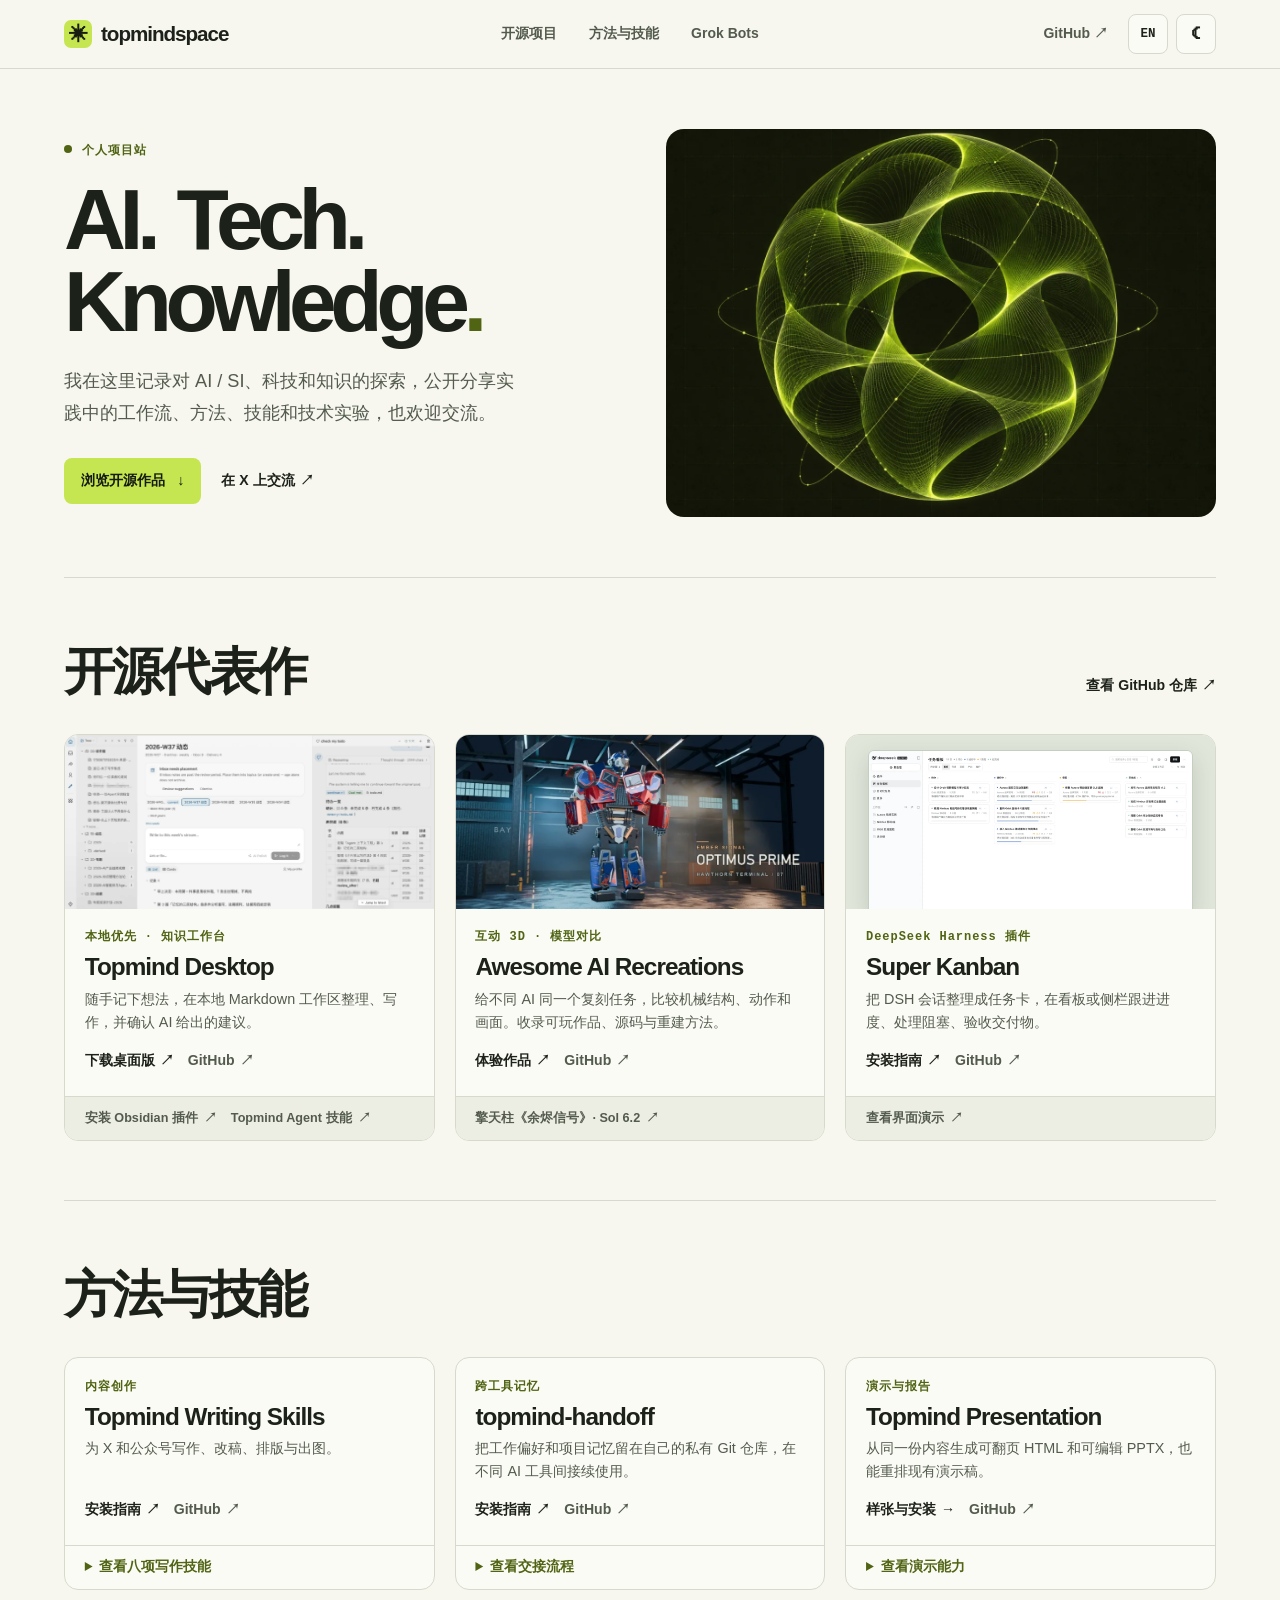
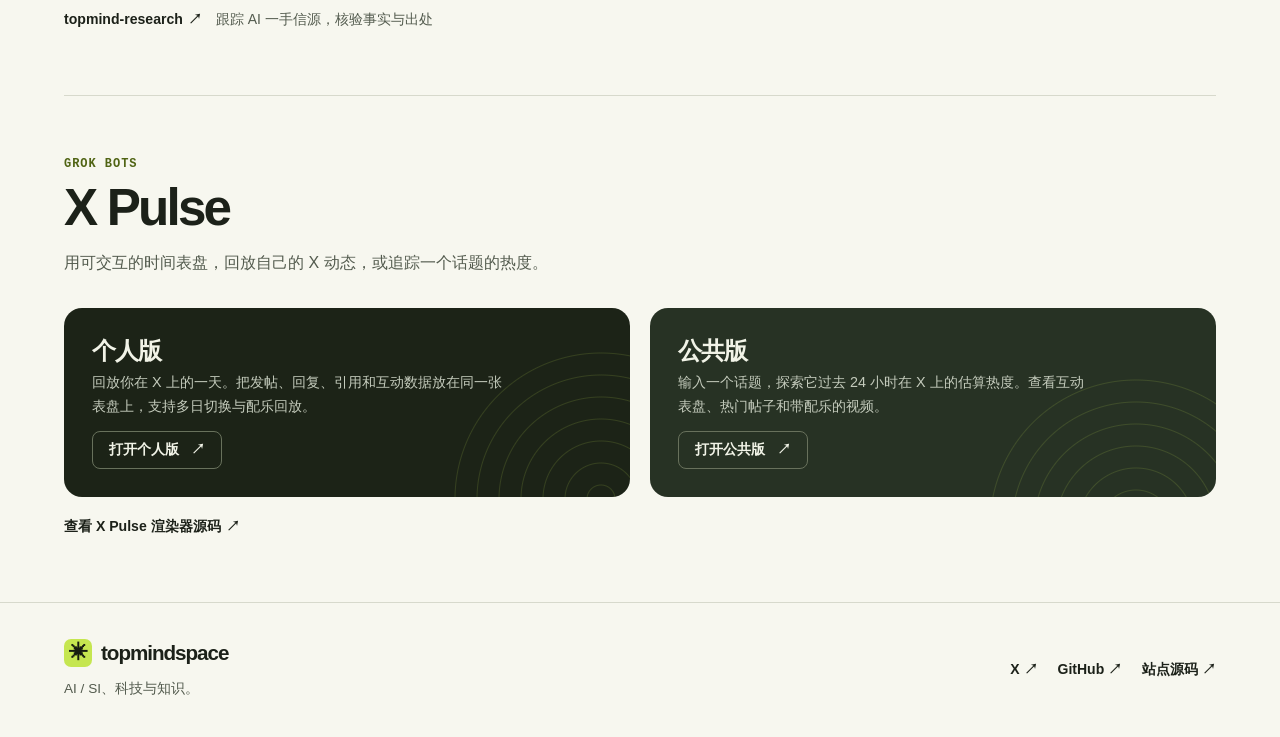
==== commit aefd5064: "Refine the project showcase and skill directory" ====
--- a/index.html
+++ b/index.html
@@ -3,26 +3,26 @@
 <head>
     <meta charset="UTF-8">
     <meta name="viewport" content="width=device-width, initial-scale=1">
-    <title data-i18n="site_title">AI · Tech · Knowledge | mspd</title>
-    <meta name="description" data-i18n-meta="content:site_description" content="mspd 的个人项目站，收录 AI 工作流、开源工具、互动 3D 实验与知识管理项目。">
+    <title data-i18n="site_title">AI · Tech · Knowledge | topmindspace</title>
+    <meta name="description" data-i18n-meta="content:site_description" content="探索 AI / SI、科技与个人知识管理，公开分享工作流、方法、技能与技术实验。">
     <meta name="author" content="mspd">
     <meta name="theme-color" content="#f7f7ef">
     <link rel="canonical" href="https://topmindspace.github.io/">
     <link rel="icon" type="image/png" href="assets/img/work/mark.png">
     <meta property="og:type" content="website">
-    <meta property="og:site_name" content="mspd">
-    <meta property="og:title" content="AI · Tech · Knowledge | mspd">
-    <meta property="og:description" data-i18n-meta="content:site_description" content="mspd 的个人项目站，收录 AI 工作流、开源工具、互动 3D 实验与知识管理项目。">
+    <meta property="og:site_name" content="topmindspace">
+    <meta property="og:title" content="AI · Tech · Knowledge | topmindspace">
+    <meta property="og:description" data-i18n-meta="content:site_description" content="探索 AI / SI、科技与个人知识管理，公开分享工作流、方法、技能与技术实验。">
     <meta property="og:url" content="https://topmindspace.github.io/">
-    <meta property="og:image" content="https://topmindspace.github.io/assets/img/work/share.jpg">
+    <meta property="og:image" content="https://topmindspace.github.io/assets/img/work/share-topmindspace.jpg">
     <meta property="og:image:width" content="1200">
     <meta property="og:image:height" content="630">
-    <meta property="og:image:alt" content="AI · Tech · Knowledge / mspd">
+    <meta property="og:image:alt" content="AI · Tech · Knowledge / topmindspace">
     <meta property="og:locale" data-i18n-meta="content:og_locale" content="zh_CN">
     <meta property="og:locale:alternate" content="en_US">
     <meta name="twitter:card" content="summary_large_image">
     <meta name="twitter:site" content="@mspd4100">
-    <meta name="twitter:image" content="https://topmindspace.github.io/assets/img/work/share.jpg">
+    <meta name="twitter:image" content="https://topmindspace.github.io/assets/img/work/share-topmindspace.jpg">
     <script type="application/ld+json">
     {
       "@context": "https://schema.org",
@@ -42,14 +42,14 @@
     <a href="#main" class="skip-link" data-i18n="skip_link">跳到主要内容</a>
     <header class="topbar" id="nav">
         <div class="wrap topbar__inner">
-            <a href="./" class="wordmark"><span class="mark" aria-hidden="true">✳</span>mspd<span class="wordmark__dot" aria-hidden="true">.</span></a>
+            <a href="./" class="wordmark"><span class="mark" aria-hidden="true">✳</span>topmindspace</a>
             <nav class="topbar__links" id="navLinks" data-i18n-attr="aria-label:nav_aria_label" aria-label="主导航">
                 <a class="nav__link" href="#projects" data-i18n="nav_projects">开源项目</a>
+                <a class="nav__link" href="#index" data-i18n="nav_index">方法与技能</a>
                 <a class="nav__link" href="#bots" data-i18n="nav_bots">Grok Bots</a>
-                <a class="nav__link" href="#index" data-i18n="nav_index">项目索引</a>
             </nav>
             <div class="topbar__actions">
-                <a class="topbar__github" href="https://github.com/topmindspace">GitHub <span aria-hidden="true">↗</span></a>
+                <a class="topbar__github" href="https://github.com/topmindspace" target="_blank" rel="noopener noreferrer">GitHub <span aria-hidden="true">↗</span></a>
                 <button class="icon-btn" id="langToggle" type="button" aria-label="切换到英文"><span id="langCurrent">EN</span></button>
                 <button class="icon-btn" id="themeToggle" type="button" data-i18n-attr="aria-label:theme_aria" aria-label="深色模式" aria-pressed="false"><span aria-hidden="true" class="when-light">☾</span><span aria-hidden="true" class="when-dark">☀</span></button>
                 <button class="icon-btn topbar__burger" id="navBurger" type="button" aria-expanded="false" aria-controls="navLinks" aria-label="打开菜单"><span aria-hidden="true">☰</span></button>
@@ -62,10 +62,10 @@
             <div class="home-hero__copy">
                 <p class="eyebrow"><span class="status-dot" aria-hidden="true"></span><span data-i18n="hero_eyebrow">个人项目站</span></p>
                 <h1 id="hero-title" lang="en">AI. Tech.<br>Knowledge<span class="hero-period">.</span></h1>
-                <p class="lede" data-i18n="hero_lede">我是 mspd。我做 AI 工作流、互动技术实验和知识工具，也把作品、源码与方法公开。</p>
+                <p class="lede" data-i18n="hero_lede">我在这里记录对 AI / SI、科技和知识的探索，公开分享实践中的工作流、方法、技能和技术实验，也欢迎交流。</p>
                 <div class="actions">
                     <a class="btn btn--primary" href="#projects"><span data-i18n="hero_projects">浏览开源作品</span><span aria-hidden="true">↓</span></a>
-                    <a class="text-link" href="https://x.com/mspd4100">@mspd4100 <span aria-hidden="true">↗</span></a>
+                    <a class="text-link" href="https://x.com/mspd4100" target="_blank" rel="noopener noreferrer"><span data-i18n="hero_contact">在 X 上交流</span> <span aria-hidden="true">↗</span></a>
                 </div>
             </div>
             <div class="home-hero__art">
@@ -75,58 +75,138 @@
 
         <section class="wrap section" id="projects" tabindex="-1" aria-labelledby="projects-title">
             <div class="section__head section__head--split">
-                <div>
-                    <h2 class="headline" id="projects-title" data-i18n="projects_title">开源代表作</h2>
-                </div>
-                <a class="text-link" href="https://github.com/orgs/topmindspace/repositories"><span data-i18n="all_repos">查看 GitHub 仓库</span> <span aria-hidden="true">↗</span></a>
+                <h2 class="headline" id="projects-title" data-i18n="projects_title">开源代表作</h2>
+                <a class="text-link" href="https://github.com/orgs/topmindspace/repositories" target="_blank" rel="noopener noreferrer"><span data-i18n="all_repos">查看 GitHub 仓库</span> <span aria-hidden="true">↗</span></a>
             </div>
             <div class="work-grid">
-                <article class="work" id="recreations">
-                    <a class="work__media work__media--dark" href="https://topmindspace.github.io/awesome-ai-recreations/" aria-labelledby="recreations-title recreations-demo">
-                        <img src="assets/img/work/oc8.webp" width="1200" height="675" loading="lazy" decoding="async" data-i18n-attr="alt:recreations_alt" alt="机械章鱼 OC-8 的 3D 复刻画面">
-                        <span class="media-arrow" aria-hidden="true">↗</span>
-                    </a>
+                <article class="work" id="topmind" aria-labelledby="desktop-title">
+                    <div class="work__media work__media--desktop">
+                        <img src="assets/img/hero/00-desktop-stream.webp" width="1500" height="876" loading="lazy" decoding="async" data-i18n-attr="alt:desktop_alt" alt="Topmind Desktop 的动态流和 AI 对话界面">
+                    </div>
+                    <div class="work__body">
+                        <p class="eyebrow" data-i18n="desktop_type">本地优先 · 知识工作台</p>
+                        <h3 id="desktop-title">Topmind Desktop</h3>
+                        <p data-i18n="desktop_desc">随手记下想法，在本地 Markdown 工作区整理、写作，并确认 AI 给出的建议。</p>
+                        <div class="actions">
+                            <a class="text-link" href="https://github.com/topmindspace/topmind/releases" target="_blank" rel="noopener noreferrer"><span data-i18n="desktop_download">下载桌面版</span> <span aria-hidden="true">↗</span></a>
+                            <a class="text-link text-link--muted" href="https://github.com/topmindspace/topmind" target="_blank" rel="noopener noreferrer">GitHub <span aria-hidden="true">↗</span></a>
+                        </div>
+                    </div>
+                    <ul class="work__links" id="knowledge">
+                        <li id="obsidian"><a href="https://community.obsidian.md/plugins/topmind-stream" target="_blank" rel="noopener noreferrer"><span data-i18n="obsidian_install">安装 Obsidian 插件</span> <span aria-hidden="true">↗</span></a></li>
+                        <li id="skills"><a href="https://github.com/topmindspace/topmind-skills" target="_blank" rel="noopener noreferrer"><span data-i18n="skills_open">Topmind Agent 技能</span> <span aria-hidden="true">↗</span></a></li>
+                    </ul>
+                </article>
+
+                <article class="work" id="recreations" aria-labelledby="recreations-title">
+                    <div class="work__media work__media--film">
+                        <img src="assets/img/work/optimus-ember-signal.webp" width="1000" height="419" loading="lazy" decoding="async" data-i18n-attr="alt:recreations_alt" alt="GPT-6.2 Sol 复刻的擎天柱，出自《余烬信号》剧照">
+                    </div>
                     <div class="work__body">
                         <p class="eyebrow" data-i18n="recreations_type">互动 3D · 模型对比</p>
                         <h3 id="recreations-title">Awesome AI Recreations</h3>
-                        <p data-i18n="recreations_desc">给不同 AI 同一个复刻任务，看它们如何重建机械结构与动作。作品可以在线操作，仓库收录源码、原始参考和重建方法。</p>
-                        <div class="actions">
-                            <a class="text-link" href="https://topmindspace.github.io/awesome-ai-recreations/"><span id="recreations-demo" data-i18n="recreations_demo">体验作品</span> <span aria-hidden="true">↗</span></a>
-                            <a class="text-link text-link--muted" href="https://github.com/topmindspace/awesome-ai-recreations" aria-label="Awesome AI Recreations on GitHub">GitHub <span aria-hidden="true">↗</span></a>
-                        </div>
-                    </div>
-                </article>
-                <article class="work" id="dsh">
-                    <a class="work__media work__media--kanban" href="https://github.com/topmindspace/dsh-super-kanban" aria-labelledby="dsh-title dsh-github-label">
+                        <p data-i18n="recreations_desc">给不同 AI 同一个复刻任务，比较机械结构、动作和画面。收录可玩作品、源码与重建方法。</p>
+                        <div class="actions">
+                            <a class="text-link" href="https://topmindspace.github.io/awesome-ai-recreations/" target="_blank" rel="noopener noreferrer"><span data-i18n="recreations_demo">体验作品</span> <span aria-hidden="true">↗</span></a>
+                            <a class="text-link text-link--muted" href="https://github.com/topmindspace/awesome-ai-recreations" target="_blank" rel="noopener noreferrer">GitHub <span aria-hidden="true">↗</span></a>
+                        </div>
+                    </div>
+                    <ul class="work__links">
+                        <li><a href="https://github.com/topmindspace/awesome-ai-recreations/tree/main/cases/optimus-prime-2007/models/gpt-6-2-sol" target="_blank" rel="noopener noreferrer"><span data-i18n="recreations_still">擎天柱《余烬信号》· Sol 6.2</span> <span aria-hidden="true">↗</span></a></li>
+                    </ul>
+                </article>
+
+                <article class="work" id="dsh" aria-labelledby="dsh-title">
+                    <div class="work__media work__media--kanban">
                         <img src="assets/img/work/super-kanban.webp" width="1200" height="657" loading="lazy" decoding="async" data-i18n-attr="alt:dsh_alt" alt="Super Kanban 全页任务看板，使用演示数据">
-                        <span class="media-arrow" aria-hidden="true">↗</span>
-                    </a>
+                    </div>
                     <div class="work__body">
                         <p class="eyebrow" data-i18n="dsh_type">DeepSeek Harness 插件</p>
                         <h3 id="dsh-title">Super Kanban</h3>
-                        <p data-i18n="dsh_desc">从多条 DSH 会话提炼任务、进度、阻塞与交付物。在全页看板或对话侧栏跟进，验收产出，带着上下文继续做。</p>
-                        <div class="actions">
-                            <a class="text-link" href="https://github.com/topmindspace/dsh-super-kanban/blob/main/docs/INSTALL.md"><span data-i18n="install_guide">安装指南</span> <span aria-hidden="true">↗</span></a>
-                            <a class="text-link text-link--muted" href="https://github.com/topmindspace/dsh-super-kanban" aria-label="Super Kanban on GitHub"><span id="dsh-github-label">GitHub</span> <span aria-hidden="true">↗</span></a>
-                        </div>
-                    </div>
-                </article>
-                <article class="work work--wide" id="handoff">
-                    <div class="work__body">
-                        <p class="eyebrow" data-i18n="handoff_type">Agent 技能 · 跨工具记忆</p>
-                        <h3>topmind-handoff</h3>
-                        <p data-i18n="handoff_desc">把工作偏好、项目上下文与记忆留在自己的私有 Git 仓库。本机编译共享与场景视图，也能导出 Markdown 交接包，带到其他 AI 工具。</p>
-                        <div class="actions">
-                            <a class="text-link" href="https://github.com/topmindspace/topmind-handoff"><span data-i18n="repo_docs">查看源码与用法</span> <span aria-hidden="true">↗</span></a>
-                        </div>
-                    </div>
-                    <ol class="handoff-flow" data-i18n-attr="aria-label:handoff_flow" aria-label="记忆交接流程">
-                        <li><span>Git</span><small data-i18n="handoff_step_git">私有仓库</small></li>
-                        <li><span data-i18n="handoff_step_compile">本机编译</span><small data-i18n="handoff_step_views">共享与场景视图</small></li>
-                        <li><span>Markdown</span><small data-i18n="handoff_step_package">便携交接包</small></li>
-                    </ol>
-                </article>
-            </div>
+                        <p data-i18n="dsh_desc">把 DSH 会话整理成任务卡，在看板或侧栏跟进进度、处理阻塞、验收交付物。</p>
+                        <div class="actions">
+                            <a class="text-link" href="https://github.com/topmindspace/dsh-super-kanban/blob/main/docs/INSTALL.md" target="_blank" rel="noopener noreferrer"><span data-i18n="install_guide">安装指南</span> <span aria-hidden="true">↗</span></a>
+                            <a class="text-link text-link--muted" href="https://github.com/topmindspace/dsh-super-kanban" target="_blank" rel="noopener noreferrer">GitHub <span aria-hidden="true">↗</span></a>
+                        </div>
+                    </div>
+                    <ul class="work__links">
+                        <li><a href="https://github.com/topmindspace/dsh-super-kanban/blob/main/docs/SCREENSHOTS.md" target="_blank" rel="noopener noreferrer"><span data-i18n="kanban_preview">查看界面演示</span> <span aria-hidden="true">↗</span></a></li>
+                    </ul>
+                </article>
+            </div>
+        </section>
+
+        <section class="wrap section" id="index" tabindex="-1" aria-labelledby="index-title">
+            <div class="section__head" id="create">
+                <h2 class="headline" id="index-title" data-i18n="index_title">方法与技能</h2>
+            </div>
+            <div class="work-grid work-grid--tools">
+                <article class="work" id="writing" aria-labelledby="writing-title">
+                    <div class="work__body">
+                        <p class="eyebrow" data-i18n="writing_type">内容创作</p>
+                        <h3 id="writing-title">Topmind Writing Skills</h3>
+                        <p data-i18n="index_writing">为 X 和公众号写作、改稿、排版与出图。</p>
+                        <div class="actions">
+                            <a class="text-link" href="https://github.com/topmindspace/topmind-writing-skills#安装" target="_blank" rel="noopener noreferrer"><span data-i18n="install_guide">安装指南</span> <span aria-hidden="true">↗</span></a>
+                            <a class="text-link text-link--muted" href="https://github.com/topmindspace/topmind-writing-skills" target="_blank" rel="noopener noreferrer">GitHub <span aria-hidden="true">↗</span></a>
+                        </div>
+                    </div>
+                    <details class="work__details">
+                        <summary data-i18n="writing_skills">查看八项写作技能</summary>
+                        <ul class="detail-links">
+                            <li><a href="https://github.com/topmindspace/topmind-writing-skills/tree/main/topmind-briefs" target="_blank" rel="noopener noreferrer"><span data-i18n="skill_briefs">快讯与干货短文</span><small>topmind-briefs <span aria-hidden="true">↗</span></small></a></li>
+                            <li><a href="https://github.com/topmindspace/topmind-writing-skills/tree/main/topmind-viral-posts" target="_blank" rel="noopener noreferrer"><span data-i18n="skill_viral">X 段子与互动短帖</span><small>topmind-viral-posts <span aria-hidden="true">↗</span></small></a></li>
+                            <li><a href="https://github.com/topmindspace/topmind-writing-skills/tree/main/topmind-x-article" target="_blank" rel="noopener noreferrer"><span data-i18n="skill_x">X 长文</span><small>topmind-x-article <span aria-hidden="true">↗</span></small></a></li>
+                            <li><a href="https://github.com/topmindspace/topmind-writing-skills/tree/main/topmind-wechat-post" target="_blank" rel="noopener noreferrer"><span data-i18n="skill_wechat">公众号长文</span><small>topmind-wechat-post <span aria-hidden="true">↗</span></small></a></li>
+                            <li><a href="https://github.com/topmindspace/topmind-writing-skills/tree/main/topmind-revise" target="_blank" rel="noopener noreferrer"><span data-i18n="skill_revise">改稿与审校</span><small>topmind-revise <span aria-hidden="true">↗</span></small></a></li>
+                            <li><a href="https://github.com/topmindspace/topmind-writing-skills/tree/main/topmind-format" target="_blank" rel="noopener noreferrer"><span data-i18n="skill_format">纯文本排版</span><small>topmind-format <span aria-hidden="true">↗</span></small></a></li>
+                            <li><a href="https://github.com/topmindspace/topmind-writing-skills/tree/main/topmind-cover" target="_blank" rel="noopener noreferrer"><span data-i18n="skill_cover">封面与缩略图</span><small>topmind-cover <span aria-hidden="true">↗</span></small></a></li>
+                            <li><a href="https://github.com/topmindspace/topmind-writing-skills/tree/main/topmind-poster" target="_blank" rel="noopener noreferrer"><span data-i18n="skill_poster">长图与信息图</span><small>topmind-poster <span aria-hidden="true">↗</span></small></a></li>
+                        </ul>
+                    </details>
+                </article>
+
+                <article class="work" id="handoff" aria-labelledby="handoff-title">
+                    <div class="work__body">
+                        <p class="eyebrow" data-i18n="handoff_type">跨工具记忆</p>
+                        <h3 id="handoff-title">topmind-handoff</h3>
+                        <p data-i18n="handoff_desc">把工作偏好和项目记忆留在自己的私有 Git 仓库，在不同 AI 工具间接续使用。</p>
+                        <div class="actions">
+                            <a class="text-link" href="https://github.com/topmindspace/topmind-handoff#安装和更新" target="_blank" rel="noopener noreferrer"><span data-i18n="install_guide">安装指南</span> <span aria-hidden="true">↗</span></a>
+                            <a class="text-link text-link--muted" href="https://github.com/topmindspace/topmind-handoff" target="_blank" rel="noopener noreferrer">GitHub <span aria-hidden="true">↗</span></a>
+                        </div>
+                    </div>
+                    <details class="work__details">
+                        <summary data-i18n="handoff_flow">查看交接流程</summary>
+                        <ol class="detail-steps">
+                            <li data-i18n="handoff_step_git">各工具把更新写入私有 Git 仓库</li>
+                            <li data-i18n="handoff_step_compile">在本机编译共享视图和场景视图</li>
+                            <li data-i18n="handoff_step_package">需要时导出便携 Markdown 交接包</li>
+                        </ol>
+                    </details>
+                </article>
+
+                <article class="work" id="presentation" aria-labelledby="presentation-title">
+                    <div class="work__body">
+                        <p class="eyebrow" data-i18n="presentation_type">演示与报告</p>
+                        <h3 id="presentation-title">Topmind Presentation</h3>
+                        <p data-i18n="index_presentation">从同一份内容生成可翻页 HTML 和可编辑 PPTX，也能重排现有演示稿。</p>
+                        <div class="actions">
+                            <a class="text-link" href="presentation/"><span data-i18n="presentation_examples">样张与安装</span> <span aria-hidden="true">→</span></a>
+                            <a class="text-link text-link--muted" href="https://github.com/topmindspace/topmind-presentation" target="_blank" rel="noopener noreferrer">GitHub <span aria-hidden="true">↗</span></a>
+                        </div>
+                    </div>
+                    <details class="work__details">
+                        <summary data-i18n="presentation_details">查看演示能力</summary>
+                        <ul class="detail-links">
+                            <li><a href="presentation/#modes"><span data-i18n="presentation_modes">汇报、研究与架构样张</span> <span aria-hidden="true">→</span></a></li>
+                            <li><a href="presentation/#styles"><span data-i18n="pp_styles_eyebrow">12 套风格</span> <span aria-hidden="true">→</span></a></li>
+                            <li><a href="presentation/#beautify"><span data-i18n="presentation_redesign">PPT 美化前后对照</span> <span aria-hidden="true">→</span></a></li>
+                        </ul>
+                    </details>
+                </article>
+            </div>
+            <p class="research-link" id="research"><a class="text-link" href="https://github.com/topmindspace/topmind-research" target="_blank" rel="noopener noreferrer">topmind-research <span aria-hidden="true">↗</span></a><span data-i18n="index_research">跟踪 AI 一手信源，核验事实与出处</span></p>
         </section>
 
         <section class="wrap section" id="bots" tabindex="-1" aria-labelledby="bots-title">
@@ -139,52 +219,29 @@
                 <article class="bot bot--personal">
                     <h3 data-i18n="personal_title">个人版</h3>
                     <p data-i18n="personal_desc">回放你在 X 上的一天。把发帖、回复、引用和互动数据放在同一张表盘上，支持多日切换与配乐回放。</p>
-                    <a class="btn btn--bot" href="https://x.ai/bot/WXXQICyJA3NiSUumZ8uPq"><span data-i18n="personal_open">打开个人版</span> <span aria-hidden="true">↗</span></a>
+                    <a class="btn btn--bot" href="https://x.ai/bot/WXXQICyJA3NiSUumZ8uPq" target="_blank" rel="noopener noreferrer"><span data-i18n="personal_open">打开个人版</span> <span aria-hidden="true">↗</span></a>
                 </article>
                 <article class="bot bot--public">
                     <h3 data-i18n="public_title">公共版</h3>
                     <p data-i18n="public_desc">输入一个话题，探索它过去 24 小时在 X 上的估算热度。查看互动表盘、热门帖子和带配乐的视频。</p>
-                    <a class="btn btn--bot" href="https://x.ai/bot/xddKCOqGlqVtILAv4O3Lq"><span data-i18n="public_open">打开公共版</span> <span aria-hidden="true">↗</span></a>
-                </article>
-            </div>
-            <p class="bot-source"><a class="text-link" href="https://github.com/topmindspace/x-pulse-bot"><span data-i18n="bot_source">查看 X Pulse 渲染器源码</span> <span aria-hidden="true">↗</span></a></p>
-        </section>
-
-        <section class="wrap section" id="index" tabindex="-1" aria-labelledby="index-title">
-            <div class="section__head">
-                <h2 class="headline" id="index-title" data-i18n="index_title">更多工具</h2>
-            </div>
-            <div class="directory">
-                <div id="knowledge">
-                    <h3 class="directory__heading" data-i18n="nav_knowledge">知识管理</h3>
-                    <ul class="directory__list">
-                        <li id="topmind"><a href="https://github.com/topmindspace/topmind"><span><strong>Topmind</strong><small data-i18n="index_desktop">本地优先的个人动态流与知识工作台</small></span><span aria-hidden="true">↗</span></a></li>
-                        <li id="obsidian"><a href="https://github.com/topmindspace/topmind-obsidian"><span><strong>Topmind Stream</strong><small data-i18n="index_obsidian">Obsidian 内的动态流、随手记和 AI 建议</small></span><span aria-hidden="true">↗</span></a></li>
-                        <li id="skills"><a href="https://github.com/topmindspace/topmind-skills"><span><strong>topmind-skills</strong><small data-i18n="index_skills">把捕获、整理与记忆带到 AI 助手中</small></span><span aria-hidden="true">↗</span></a></li>
-                    </ul>
-                </div>
-                <div id="create">
-                    <h3 class="directory__heading" data-i18n="nav_create">研究与创作</h3>
-                    <ul class="directory__list">
-                        <li id="research"><a href="https://github.com/topmindspace/topmind-research"><span><strong>topmind-research</strong><small data-i18n="index_research">跟踪 AI 一手信源，核验事实与出处</small></span><span aria-hidden="true">↗</span></a></li>
-                        <li id="writing"><a href="https://github.com/topmindspace/topmind-writing-skills"><span><strong>Topmind Writing Skills</strong><small data-i18n="index_writing">为 X 和公众号写作、改稿、排版与出图</small></span><span aria-hidden="true">↗</span></a></li>
-                        <li id="presentation"><a href="presentation/"><span><strong>Topmind Presentation</strong><small data-i18n="index_presentation">可翻页 HTML 幻灯片与可编辑 PPTX</small></span><span aria-hidden="true">→</span></a></li>
-                    </ul>
-                </div>
-            </div>
-        </section>
+                    <a class="btn btn--bot" href="https://x.ai/bot/xddKCOqGlqVtILAv4O3Lq" target="_blank" rel="noopener noreferrer"><span data-i18n="public_open">打开公共版</span> <span aria-hidden="true">↗</span></a>
+                </article>
+            </div>
+            <p class="bot-source"><a class="text-link" href="https://github.com/topmindspace/x-pulse-bot" target="_blank" rel="noopener noreferrer"><span data-i18n="bot_source">查看 X Pulse 渲染器源码</span> <span aria-hidden="true">↗</span></a></p>
+        </section>
+
     </main>
 
     <footer class="footer" id="about">
         <div class="wrap footer__inner">
             <div>
-                <a class="wordmark" href="./"><span class="mark" aria-hidden="true">✳</span>mspd<span class="wordmark__dot" aria-hidden="true">.</span></a>
-                <p data-i18n="footer_tagline">AI、技术与个人知识管理。</p>
+                <a class="wordmark" href="./"><span class="mark" aria-hidden="true">✳</span>topmindspace</a>
+                <p data-i18n="footer_tagline">AI / SI、科技与知识。</p>
             </div>
             <nav class="footer__links" data-i18n-attr="aria-label:footer_links" aria-label="外部链接">
-                <a href="https://x.com/mspd4100">X <span aria-hidden="true">↗</span></a>
-                <a href="https://github.com/topmindspace">GitHub <span aria-hidden="true">↗</span></a>
-                <a href="https://github.com/topmindspace/topmindspace.github.io"><span data-i18n="footer_source">站点源码</span> <span aria-hidden="true">↗</span></a>
+                <a href="https://x.com/mspd4100" target="_blank" rel="noopener noreferrer">X <span aria-hidden="true">↗</span></a>
+                <a href="https://github.com/topmindspace" target="_blank" rel="noopener noreferrer">GitHub <span aria-hidden="true">↗</span></a>
+                <a href="https://github.com/topmindspace/topmindspace.github.io" target="_blank" rel="noopener noreferrer"><span data-i18n="footer_source">站点源码</span> <span aria-hidden="true">↗</span></a>
             </nav>
         </div>
     </footer>
--- a/assets/css/home.css
+++ b/assets/css/home.css
@@ -61,9 +61,8 @@
 
 .topbar { position: sticky; top: 0; z-index: 10; border-bottom: 1px solid var(--line); background: var(--page); }
 .topbar__inner { min-height: 68px; display: flex; align-items: center; justify-content: space-between; gap: 20px; }
-.wordmark { display: inline-flex; align-items: center; width: fit-content; font-size: 22px; font-weight: 760; line-height: 1; letter-spacing: -.065em; text-decoration: none; }
+.wordmark { display: inline-flex; align-items: center; width: fit-content; font-size: clamp(1.03rem, 1.8vw, 1.29rem); font-weight: 760; line-height: 1; letter-spacing: -.05em; text-decoration: none; }
 .mark { display: grid; place-items: center; flex: none; margin-inline-end: 9px; width: 28px; height: 28px; border-radius: 7px; color: #161c10; background: var(--accent); font: bold 19px/1 var(--sans); letter-spacing: 0; }
-.wordmark__dot { color: var(--accent-ink); }
 .topbar__links, .topbar__actions { display: flex; align-items: center; gap: 8px; }
 .nav__link, .topbar__github { border-radius: 8px; padding: 9px 12px; font-size: .875rem; font-weight: 650; color: var(--muted); text-decoration: none; white-space: nowrap; }
 .nav__link:hover, .topbar__github:hover, .nav__link[aria-current="location"], .icon-btn:hover { background: var(--soft); color: var(--ink); }
@@ -84,12 +83,12 @@
 [data-theme="dark"] .when-dark { display: inline; }
 .topbar__burger, :root:not(.js) .topbar__actions button, :root:not(.js) .copy-btn { display: none; }
 
-.home-hero { display: grid; grid-template-columns: minmax(0, 1fr) minmax(0, 1fr); gap: clamp(20px, 4vw, 60px); align-items: center; padding-block: clamp(52px, 7vw, 100px) clamp(54px, 7vw, 96px); }
+.home-hero { display: grid; grid-template-columns: minmax(0, 1fr) minmax(0, 1fr); gap: clamp(20px, 4vw, 60px); align-items: center; padding-block: clamp(44px, 4.7vw, 70px); }
 .home-hero__art { overflow: hidden; border-radius: var(--radius); background: #171b11; }
-.home-hero__art img { width: 100%; }
+.home-hero__art img { width: 100%; aspect-ratio: 1.42; object-fit: cover; }
 .eyebrow { color: var(--accent-ink); font: 650 .75rem/1.5 var(--mono); letter-spacing: .08em; }
 .status-dot { display: inline-block; width: 8px; height: 8px; margin-inline-end: 10px; vertical-align: 1px; border-radius: 50%; background: var(--accent-ink); }
-.home-hero h1 { margin-block: 18px 24px; font-size: clamp(3.4rem, 7.1vw, 6.55rem); line-height: .96; letter-spacing: -.075em; word-spacing: .055em; font-weight: 760; }
+.home-hero h1 { margin-block: 18px 24px; font-size: clamp(3.4rem, 6.7vw, 6rem); line-height: .96; letter-spacing: -.075em; word-spacing: .055em; font-weight: 760; }
 .hero-period { color: var(--accent-ink); }
 .lede { max-width: 45ch; color: var(--muted); font-size: clamp(1rem, 1.42vw, 1.17rem); line-height: 1.75; }
 .actions { display: flex; flex-wrap: wrap; gap: 12px 20px; align-items: center; }
@@ -103,34 +102,44 @@
 .text-link:hover { text-decoration: underline; text-underline-offset: .27em; }
 .text-link--muted { color: var(--muted); }
 
-.section { border-top: 1px solid var(--line); padding-block: clamp(40px, 5.6vw, 78px); }
-.section__head { margin-bottom: clamp(22px, 3.1vw, 42px); }
+.section { border-top: 1px solid var(--line); padding-block: clamp(34px, 4.6vw, 64px); }
+.section__head { margin-bottom: clamp(18px, 2.5vw, 34px); }
 .section__head--split { display: flex; justify-content: space-between; align-items: end; gap: 12px 24px; flex-wrap: wrap; }
 .headline { margin-top: 6px; font-size: clamp(1.95rem, 4vw, 3.5rem); font-weight: 730; letter-spacing: -.055em; line-height: 1.15; text-wrap: pretty; }
 .section__lead, .section__head .body { margin-top: 12px; max-width: 65ch; color: var(--muted); }
-.work-grid, .bot-grid, .directory { display: grid; grid-template-columns: repeat(2, minmax(0, 1fr)); gap: clamp(14px, 2vw, 24px); }
-.work { display: flex; flex-direction: column; min-width: 0; border: 1px solid var(--line); border-radius: var(--radius); background: var(--surface); overflow: hidden; }
-.work__media { display: grid; place-items: center; position: relative; isolation: isolate; overflow: hidden; width: 100%; aspect-ratio: 1.9; }
-.work__media--dark { background: #141720; }
-.work__media--dark img { width: 100%; height: 100%; object-fit: cover; }
-.work__media--kanban { background: #e1e6db; padding: 6% 7%; }
-.work__media--kanban img { width: 100%; border: 1px solid #c5cfc1; border-radius: 8px; box-shadow: 0 12px 36px #293c292d; }
-.work__media img { transition: transform 230ms ease; }
-.work__media:hover img { transform: scale(1.025); }
-.work__media:focus-visible { outline-offset: -5px; outline-color: var(--accent); }
-.media-arrow { position: absolute; top: 12px; right: 12px; display: grid; place-items: center; width: 36px; height: 36px; border-radius: 50%; color: #1c2119; background: #f5f7ee; font-size: 1.1rem; }
-.work__body { display: flex; flex: 1; flex-direction: column; align-items: start; gap: 9px; padding: clamp(18px, 2.55vw, 32px); }
-.work__body h3, .bot h3 { font-size: clamp(1.35rem, 2.35vw, 2.05rem); font-weight: 730; letter-spacing: -.045em; line-height: 1.18; overflow-wrap: anywhere; }
-.work__body > p:not(.eyebrow) { color: var(--muted); max-width: 57ch; }
-.work__body .actions { margin-top: auto; padding-top: 8px; }
-.work--wide { grid-column: 1 / -1; display: grid; grid-template-columns: minmax(0, 1.08fr) minmax(0, 1fr); align-items: center; }
-.handoff-flow { display: grid; grid-template-columns: repeat(3, minmax(0, 1fr)); margin: clamp(16px, 2vw, 32px); gap: 0; list-style: none; padding-block: 18px; }
-.handoff-flow li { position: relative; display: grid; gap: 3px; min-width: 0; padding: 20px 8px 0 0; border-top: 1px solid var(--line); }
-.handoff-flow li::before { content: ""; position: absolute; top: -4px; left: 0; width: 8px; height: 8px; border-radius: 50%; background: var(--accent-ink); }
-.handoff-flow li > span { font: 650 clamp(.74rem, 1.17vw, 1rem)/1.35 var(--mono); overflow-wrap: anywhere; }
-.handoff-flow small { font-size: .75rem; color: var(--muted); }
-
-.bot { display: flex; flex-direction: column; align-items: start; position: relative; isolation: isolate; min-height: 248px; padding: clamp(22px, 3.6vw, 44px); gap: 10px; overflow: hidden; border-radius: var(--radius); background: var(--dark); color: var(--dark-ink); }
+.work-grid, .bot-grid { display: grid; gap: clamp(12px, 1.55vw, 20px); }
+.work-grid { grid-template-columns: repeat(3, minmax(0, 1fr)); }
+.work-grid--tools { align-items: start; }
+.bot-grid { grid-template-columns: repeat(2, minmax(0, 1fr)); }
+.work { display: flex; flex-direction: column; min-width: 0; border: 1px solid var(--line); border-radius: 14px; background: var(--surface); overflow: hidden; }
+.work__media { position: relative; overflow: hidden; width: 100%; aspect-ratio: 2.12; }
+.work__media img { width: 100%; height: 100%; object-fit: cover; }
+.work__media--film { background: #151e27; }
+.work__media--desktop { background: #dfe4da; }
+.work__media--desktop img { object-position: center 25%; }
+.work__media--kanban { background: #e1e6db; }
+.work__media--kanban img { position: absolute; top: 9%; left: 6%; width: 88%; height: 92%; border: 1px solid #c5cfc1; border-radius: 6px 6px 0 0; object-position: top; box-shadow: 0 8px 22px #293c292d; }
+.work__body { display: flex; flex: 1; flex-direction: column; align-items: start; gap: 6px; padding: clamp(14px, 1.55vw, 21px); }
+.work__body h3, .bot h3 { font-size: clamp(1.22rem, 1.9vw, 1.58rem); font-weight: 730; letter-spacing: -.04em; line-height: 1.2; overflow-wrap: anywhere; }
+.work__body > p:not(.eyebrow) { color: var(--muted); font-size: .9rem; line-height: 1.62; }
+.work__body .actions { margin-top: auto; padding-top: 4px; gap: 0 14px; }
+.work__links { display: flex; flex-wrap: wrap; gap: 0 14px; align-content: start; min-height: 44px; padding: 4px clamp(14px, 1.55vw, 21px); list-style: none; border-top: 1px solid var(--line); background: var(--soft); }
+.work__links a, .detail-links a { display: flex; align-items: center; gap: 6px; min-height: 34px; color: var(--muted); font-size: .79rem; font-weight: 650; text-decoration: none; }
+.work__links a:hover, .detail-links a:hover { color: var(--ink); text-decoration: underline; text-underline-offset: .2em; }
+.work__details { border-top: 1px solid var(--line); }
+.work__details summary { padding: 10px clamp(14px, 1.55vw, 21px); color: var(--accent-ink); font-size: .86rem; font-weight: 680; cursor: pointer; }
+.work__details summary:hover { background: var(--soft); }
+.work__details summary:focus-visible { outline-offset: -4px; }
+.detail-links { padding: 0 clamp(14px, 1.55vw, 21px) 10px; list-style: none; }
+.detail-links li { border-top: 1px solid var(--line); }
+.detail-links a { justify-content: space-between; flex-wrap: wrap; gap: 0 8px; padding: 6px 0; }
+.detail-links a small { font: .7rem/1.4 var(--mono); }
+.detail-steps { margin-inline: clamp(24px, 2.6vw, 36px) 14px; padding-bottom: 12px; color: var(--muted); font-size: .85rem; }
+.detail-steps li { margin-top: 5px; }
+.research-link { display: flex; flex-wrap: wrap; align-items: center; gap: 0 14px; margin-top: 14px; color: var(--muted); font-size: .875rem; }
+.research-link a { color: var(--ink); }
+
+.bot { display: flex; flex-direction: column; align-items: start; position: relative; isolation: isolate; min-height: 174px; padding: clamp(18px, 2.3vw, 28px); gap: 6px; overflow: hidden; border-radius: var(--radius); background: var(--dark); color: var(--dark-ink); }
 .bot--public { background: #273224; }
 .bot::before {
     content: "";
@@ -146,20 +155,12 @@
     pointer-events: none;
 }
 .bot--public::before { right: -75px; bottom: -184px; }
-.bot > p { max-width: 39ch; color: var(--dark-muted); margin-bottom: 14px; }
-.btn--bot { color: var(--dark-ink); border-color: #68715c; margin-top: auto; }
+.bot > p { max-width: 52ch; color: var(--dark-muted); margin-bottom: 6px; font-size: .9rem; }
+.btn--bot { color: var(--dark-ink); border-color: #68715c; min-height: 38px; padding-block: 6px; margin-top: auto; }
 .btn--bot:hover { color: #1c2119; background: var(--accent); border-color: var(--accent); }
 .bot :focus-visible { outline-color: var(--accent); }
 .bot-source { margin-top: 14px; }
 
-.directory { gap: clamp(20px, 4.5vw, 62px); }
-.directory__heading { margin-bottom: 12px; color: var(--accent-ink); font: 650 .82rem/1.5 var(--mono); }
-.directory__list { list-style: none; border-top: 1px solid var(--line); }
-.directory__list li { border-bottom: 1px solid var(--line); }
-.directory__list a { display: flex; justify-content: space-between; align-items: center; gap: 12px; min-height: 75px; padding: 11px 8px; text-decoration: none; }
-.directory__list a:hover { background: var(--soft); }
-.directory__list strong { display: block; font-weight: 700; }
-.directory__list small { display: block; font-size: .875rem; color: var(--muted); }
 .footer { border-top: 1px solid var(--line); }
 .footer__inner { display: flex; flex-wrap: wrap; align-items: center; justify-content: space-between; gap: 20px 32px; min-height: 134px; padding-block: 26px; }
 .footer__inner p { margin-top: 10px; color: var(--muted); font-size: .85rem; }
@@ -196,10 +197,18 @@
 .toast { position: fixed; z-index: 15; right: var(--gutter); bottom: 24px; visibility: hidden; padding: 10px 16px; border-radius: 8px; background: var(--ink); color: var(--page); }
 .toast.is-visible { visibility: visible; }
 
+@media (min-width: 1100px) {
+    .work-grid--tools .work__body > p:not(.eyebrow) { min-block-size: 2lh; }
+}
+
 @media (max-width: 890px) {
     .topbar__inner { gap: 10px; }
     .topbar__github { display: none; }
     .home-hero h1 { font-size: clamp(3.25rem, 7.5vw, 4.7rem); }
+}
+
+@media (max-width: 850px) {
+    .work-grid { grid-template-columns: repeat(2, minmax(0, 1fr)); }
 }
 
 @media (max-width: 690px) {
@@ -212,9 +221,12 @@
     .home-hero { grid-template-columns: 1fr; gap: 26px; padding-block: 42px; }
     .home-hero h1 { margin-block: 12px 18px; font-size: clamp(3.05rem, 11vw, 5.7rem); }
     .home-hero .actions { margin-top: 18px; }
-    .work-grid, .bot-grid, .directory, .work--wide, .install { grid-template-columns: 1fr; }
-    .work--wide .handoff-flow { padding-block: 6px 0; margin-block: 8px 24px; margin-inline: 20px; }
+    .install { grid-template-columns: 1fr; }
     .samples, .keys { grid-template-columns: repeat(2, minmax(0, 1fr)); }
+}
+
+@media (max-width: 580px) {
+    .work-grid, .bot-grid { grid-template-columns: 1fr; }
 }
 
 @media (max-width: 425px) {
